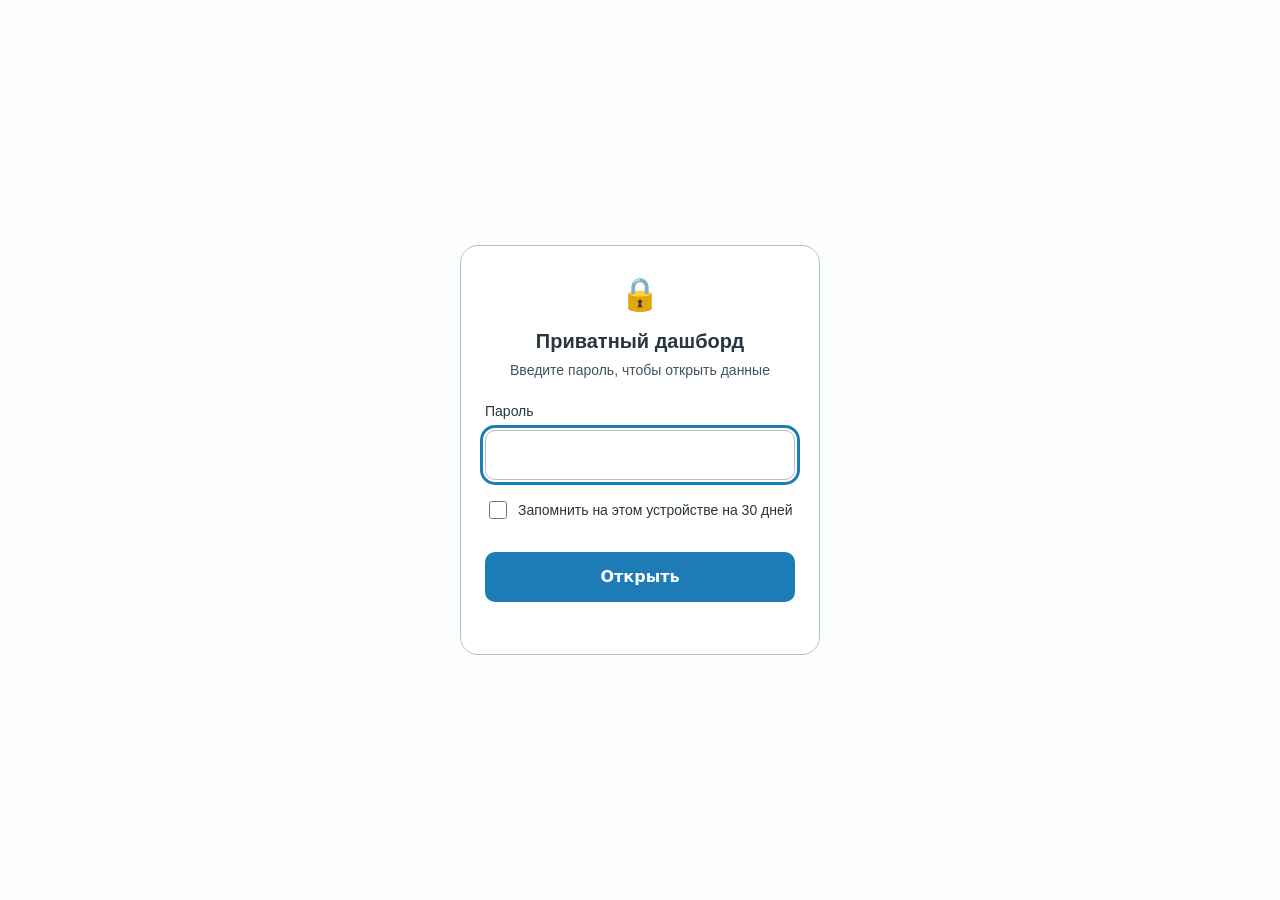
==== index.html @ facfa1bc "Update encrypted dashboard" ====
<!doctype html>
<html lang="ru"><head>
<meta charset="utf-8"><meta name="viewport" content="width=device-width, initial-scale=1">
<meta name="robots" content="noindex, nofollow">
<title>Дашборд · вход</title>
<script>
try {
  const savedTheme=localStorage.getItem("theme");
  const dark=savedTheme==="dark" || (savedTheme!=="light" && matchMedia("(prefers-color-scheme:dark)").matches);
  document.documentElement.dataset.theme=dark ? "dark" : "light";
} catch (_) {}
</script>
<style>
  :root{color-scheme:light;--bg:#fdfefe;--surface:#ffffff;--text:#26373f;--text-2:#40535e;
    --line:#afc1c9;--accent:#1d7cb6;--on-accent:#ffffff;--bad:#e6230e}
  :root[data-theme="dark"]{color-scheme:dark;--bg:#000000;--surface:#020203;--text:#eef3f5;
    --text-2:#d2dfe5;--line:#697f8b}
  html,body{margin:0;min-height:100%;background:var(--bg);color:var(--text);
    font:1rem/1.5 -apple-system,BlinkMacSystemFont,"Segoe UI",Roboto,sans-serif}
  #gate{box-sizing:border-box;display:grid;min-height:100vh;min-height:100dvh;place-items:center;padding:16px}
  .card{box-sizing:border-box;width:min(100%,360px);padding:24px;text-align:center;background:var(--surface);
    border:1px solid var(--line);border-radius:18px}
  .lock{font-size:2rem;margin-bottom:8px}
  h1{font-size:1.25rem;font-weight:650;margin:0 0 4px}
  p{color:var(--text-2);font-size:.875rem;margin:0 0 20px}
  #pw{width:100%;box-sizing:border-box;padding:12px 14px;border-radius:10px;
    border:1px solid var(--line);background:var(--surface);color:var(--text);font:inherit}
  label{display:block;text-align:left;font-size:.875rem;margin:8px 0}
  .remember{display:flex;align-items:center;gap:8px;min-height:44px;cursor:pointer}
  #remember{width:18px;height:18px;accent-color:var(--accent)}
  :focus-visible{outline:3px solid var(--accent);outline-offset:2px}
  button{width:100%;margin-top:12px;padding:13px;border:0;border-radius:10px;
    background:var(--accent);color:var(--on-accent);font:600 1rem/1.5 system-ui;cursor:pointer}
  button:active{transform:translateY(1px)}
  button:disabled{cursor:wait}
  .err{color:var(--text-2);font-size:.875rem;min-height:18px;margin-top:10px}
  .err[data-state="error"]{color:var(--text)}
</style></head>
<body>
<div id="gate"><div class="card">
  <div class="lock" aria-hidden="true">🔒</div>
  <h1>Приватный дашборд</h1>
  <p>Введите пароль, чтобы открыть данные</p>
  <form id="f" autocomplete="on">
    <label for="pw">Пароль</label>
    <input id="pw" type="password" inputmode="text" autocomplete="current-password"
           aria-describedby="err" required autofocus>
    <label class="remember"><input id="remember" type="checkbox"> Запомнить на этом устройстве на 30 дней</label>
    <button type="submit">Открыть</button>
    <div class="err" id="err" role="status" aria-atomic="true"></div>
  </form>
</div></div>
<script>
(() => {
const DATA = {"v": 1, "salt": "ZGFzaC1sb2NrL3YxL3N0YQ==", "iv": "hiasvYn1DvJA2u62", "iters": 250000, "blob": "sF/5T9/lwMqUL//iE3nChT2+cmJXPlbO2xumhJwTksbM/y9VY1wflEt1Jh5bcIEpnboGg9mx5K0kuq/86GS2tyklxbD/mzIyt5/PI1fiIWxGoZgEo7tcyLPeWHrlmq0x+Js1tmJmhlY9z9rZp5ho2knwfAbj4FcVuZTHKWPlY0FUtEnOQTM7s7SekPCDQmo/ULwUeDyKzZKX7TXwOS0BjSQXEkILp+QbnxAWli0S5yLNe3wvxyoByK+eY0poujndD7J70frllElnpPKqWciUJYyNP3eHZLahTPlqofx+CPkTZ6uWUZejRdPyd+FPtwCC1/icAn2IXZInlR3vDsp1CPRlffA3W0Nb1+hcXaEMCHv3s2Way3rm2Qmef6XvPCHz9rmnQENC/0gABxfBYryJrstHkKS5d88h6iFYv8VLv88wU3DQ/Ps2YlWXEX++myaNobIwlf0myWd9jWNgDPvzS/2sklDMwPttoFDNblwUUbmnaeVoP7k5zjqaEVE/IBjdPJvq+gA9f1Ix5HvUndAaNJgrt71fnsVE3Sr4IfMrbUG9LN2DA6jbJAO4wVmDOx9NRa8FVZcCxJUuUUiZRiCgUHFq8ep0RWzljE+cgW+67SehQZ0IVVFf7sNwguQ/Vhe5NCEEgWFv6P6RB+cq4JqBTj+rFFr4dhsATjNUkEGKAho9tvTMk4g1CHjMEziaH0jKYWuA6K2cpR4BZv5sApZHu4LtctvUXfhm0S3vuV8vozqmrwa5EH7cb3zCTUAPKAAUDGEPHNFv1THHbnh+XoTZkzXQSxT3gjDbRPoWt9qBLMA/BcYa1BvLmj5JE9j0NwH4HJHoLAUkN3M/DOg9WxwBos6CsYg59iWnBoujVGdWmMWQoXe1LgHa8Ab8UiJbaoEKIwgb/LQVqgJHfL3n0BUJMv4lp6yqpAhxEdpWIcxSw5WhIpHRTGV8Gxgd2LMCmtrCQa/aJtQ1jbpjkK6KsslbMy4u9+4bBzjbX41IXCeYw31JboZt3qFYRs97Z1E8YMPOe7fIHphqc2DVsIIWzA5yTBD/oBdV9jifQPgnnqzeJu0bjZyfRckeHl/htKO6i7rEeIM25tSJ8tAOjZHgqJy5J5/znWVlTRsVrGYl9Yf6cHSEn1yaOT6GZLSpl54q0/eb+8hU1NFSlGVq1hg5KSH+Sl8uTroBniOLVydFlhj+0Jje3gFSn58TsYJbT65EfX0D9g4eXMpWSfzQy6u2Zc9MdqaE9eYvd80PeKX9v8NEqldrNaIr/aY92jKySExYeSvgAYuL7A3Nfpa5LuRjG8kZMtedcmPAKXxu6jl3wNYsAL4C12A1aZLBgi3t1Zeo13Ca0Wk20vQJ/8m8p0GGAqMbHYbnnIrN7jKDFfw9jra0jeQE3qiMhvUyB3mzihBuNacc+3d9nGqthfUNUy7NQuKrwlPKnYP6DcsZN9XAjNTLWl2+IorZsGID8/xquIS1huT8vkUTtBh7u0/rckDAp72085qMo0JsxldtFQ8u+okeIV3h3/eDF2OwBmbUBR4RVv1q9XWN5Wz7V3Zyqd/eeXWu0KfD9jZ01qRaSBpjnS68CWV3sH9JvKsfS8tis9Pr1t2ES47FUwaSYXAN9bTd+THN/ZNldW+tUV+KgzjAM6JAgiSehWk0+4+w+X+xI2k8bhjc8WBz5miWbT9r3N85JdGvKCizGLYADSzG7XP9wsX8Q9wPmIq67qiDfQaFnT0Zg/sBtLHOLRSsEsMUzj9gaZOhDgIYD2B7gB0WjQf+y8lwNfDEeRAhRoD2zG5bSxncmfmZrZ0Lego28p9wcUZe9te6aYY3vpIUVL0ULXHzGY/xHxLLqlte0OW4mDbXsWiCAqRUe/2VLzl2DGLF9t+f8M7BosrLtYTsLE9VBBLx6Cuy+SLZUvjHHzyqh9dQ86ZfXad6vHAkLa4xOh7ES1srlKGE6ObkgohJ6fm8sE9m1XzcXg/IZ/z7Yr5F1Ysn72Ulc7ajq2zC8esSZj7PZWE56BLp8bCjEyy5hGjUoa2PKKOy49tuf/xtWQtJ0Vz/ZyEACSdKSD7IAQXwqge0xQAvukp6x/LwO/g965j0y1EPxfNam0t/ttoAYctkJPqDGFdOqZD7jeXQNLKijVzIqhNcvp9gLjHZ4GcTYx/xBmJy/ISuYachi5Uc+2QLwaagOdvBdcr9X1ASlcktVcGQKAUeU8SNM8Jd02lHwXJW80UWObNuNSbQpyzeNKVh+DGuToZBZZaKEXpIYdCOvSnPCakpXuPPjbbUQIJvJk7XkQ1kKTeiGHqwTyciFHdCO22ChrDB23YRVTW/RPEuIv4yYDY6Bjgg7FR2LZ8IO3TbgKMtBQkNr+8Yw8gkKVcb1GnCQnPR9aUOMG547CbSML1EHInT7QYfjQnhLtwswZeyN0SZMtwd78vJBjDYo5Ne/OSdiQaM5sWFNR36EhdeZHu7//wWBy6YEUjSN2KVbaVMG8chVNWfjNZHP+Blj/5/Onh8VFJriZKdMdhOZa4v9wGqVz43C/8QqrJCzBY/kpgblmGU9Z9iOXgKmXC7+/xCknrAlkx17QUxNvWbR5Jlp7Y0Wp6awh0UfQq1/ahfhU0bDAWepOh/n+uRcpVkODIsvMPcQBDcEIZnJBB4dY5lxeffx7Zzi/kUh60x9eF6UquxazeGxnZQpTqQqafdtU0R719rFsXaz7hs34g8pV7LrEUc3KpCcry+pTayVWiCSdvDVURjqta6sL2oqCq7l1GcMn/9UH8ccj/vczj4R0RdfYlYwbOcllqHFllCadmrf8TLy7QO/WhBfGnW1gjC+oG+OkGxSwY2ppSnOufyYtpQ5LG4tWpY7GNrf9QQp3J/H8g1UtLiCnOqyujknnyJs1HofFIQ3EvSdFvF+e1JZE3F1/[base64]/49XR7Wb6Zpl583UoZmG1aiBBufUu3ptR15b1Iz7KiZjYUPNgcKA4zUoYBTj41PVv+XdxssRi6o08OjwEa2UDofRiCkeZkMeedyNMLGc+xxpOsFwQZij4sfaO6KPgMNj+ty+NyI3HvrXP2GjO1RWvcEANplPD4+ne+OgGaLyO22MoYXg16M0HRV/CWbRXhSKlUV0jSnul2aL5yD6I+A+JYipWLPYNCC9HZVA8PrvNYi3CKWSGxubvZzGeDD3kXLTWU1sKKft+Ix0+CPTodrjk01D92fvUrSuxem+rdf4AYSETUnICFozU4zp5RgNiVA+s9/wWHhQ4M8oTZEIdDncfIod9yB18hbkvpXuXdvNq4kPaUJ3ffPL6JlbR2MFXLeci1Md1rxxp2ylRpEfYLGfAwqrTxgjU0TzcQOCVTKboLVQjQjTWMANGYlkd47eUtC4m9VgeZg+GXTw9x4HwazuJhdMfULSFGNugtGnHNMgR0XVfqJI4gPNiFYeA6QeidEba8yLmDs/QML4q2pMYOeyYQOP5p1uGWEJa93MC660lta2SNFW7pJVqbNysCnTev9Z37Jcr0UtpemOPx8N7lQSZi8wqMbxhcNJoYUiddWUkBhn/bgB9EeeAbcQDUz+W/ltdBZq04Cw7l4+r6TEPSyNC5fcf8acK/pc2SB5aovGEZ5VCZ72KYPvEwCeyY88XbZ4UaQ/YLIy3MKg3AVOWXdkktc0Gt/Y/iIJtgWFZBekRt3ncvtk7eQckrHxJ/ltb8+Iz0fUos5rAO6s/k/gfsixbwPihvesUIkRN4dNo2mh4PJnCoqSiUC9FeTMrZfiy+RYYBT11pJ5RmOscw0p1nPMf9NBwwWJJXaq0hpxmFVrGyvNmWJqynDRKTI6cDJzKY/8bFxmgWhu85/MC8Wb9iRcpMZK3O1yF+iWmzJx9TKBT1KPe+Wjkii8BsxVetM7QPkev45FWWDw0IqwOI7PQFXIMOIbRKrc9TW07vHmqhhN7zxyqz95x4dIi3IrXK+D99vGFkEuvYxubVvLlCdn5Y1lv4uBzXX4LOVTFcSd7AY/zJgMVYf1qERijFZwJJRA7uE0jYcELcs6aBtArIJJfQlrzPVbZPfiTRd463NBBkwy1h2pfIL8knLxTcoe0ICLFESPkw3pBeBGNHMFzfvy1H8ULyspM/nUVtOsNwWxe3YzD3N4uyCtl5CvbkA00WeNL9fWVH7ObBYt2ZaF0dcjobNxRRf+ZZ6TNmaaFjodKIVeonGPiDqNZSIh9DrrMdATG5g+Xmhy+woZgxHSxSgKPH5Rlre32DeXlJv/h2gNuWyFxO9BLQIaxdECZyKgQ6GF/sF3PucqHaDPiqD92ZFNLmBakLbcBmzDsfsfGRAZ/PrDllp2YXGwhzb1wdKfmgNIqvwYTqFZRvbOoAKjQKnwawh3FmZxK9Fh0enjFKE0SEkbEMTDYz11aSj8ttfB8CT9LhJs2KuMLMIPEQTcaNtOOeRlB8lpSOXIpUgA5tm4nR3QfTDCZrAmI+PJZjLBh3nbCXgUGmrzeKrfjqZ7qRlc3NoZfYzQzU4GpicmG/NisSoV+MM9ob6tgQVyYHD69vfj3RD8TDNRCks2a3Qso2z0xkOCIz9x9WUzmZhBtVCWwyOsgcjhSwlmupJoM1q4DZNDWiKddOJ//PHi5CUZCqG4sjN9HOTyiy3e1aMB/YidTmDeLBTR8NGLIrgPNTf6D/KuGirsK14IFjEogtvbdRf7VhrnaBvLPJ4mEMivlZAlf3r6KM0OcCfqo1akz2Tg1Lkx+ibXUO5qkUSNMlGv0xgdi+EQTGmOS6MVaJ45kNxh5RZfYC5JaOphp1Z9itcV7h5s/n1o6h8cGKsK+48x1Ghy9SDhIGeCWbjLO73bRWCmAmSV5JwfWmrTCg2q9rj1TFnRrMeL7Chzd87AcWN0qTvkF2rzXpkZHSGlDwAU7hh5GB5ZcJ1wAQTsjwcUxteWteIFadWUi+/eQ9/ZUFG9sbH/dvE3B0e8sUlFHTNIeSuHs7n10qdywVR80MVKvhbuwrqQlEGZjxBTF23SCKYEwlcfq7WJFU68GXQqHaIJe97/mjs3Q1ewrHyjTZJcubOpTSTl2ra9xXSuD3IvTkoYf7f7R6fGVoNnId4cft18yGTfKY+Dz1sOoWJRJic3DC7IGbLxaRgeAic8sqoB/1bubCEQzrKMUO4xOmht3HoCcHsTy4Hgl4sQDglDVPlx9z5vm20BR5Q/3ccfiIS5T/NzNBqs1pERgXpBE89G3gfHhyT9eBo23DgurudNys0vBRT1h8I2oc4hGO6224DN4b33Vr7gKt04XFXqSOmX+W7A5Xaob6dcYEpsKJ1oxI7Fc3zRNcpDWE+0uZR8A4n7Dsfspxf+cHW1J5X+4m69EY05U6Cxl/U/KHFMDxLvQnPa6bt3WXR02Xrb9OiCoYjvDWM+JUmmy+Zstx5MnDIoJywaMh3xqkKNjZyZO6ESXimCEq6d8gmAX7ey+bjExtyfk2RkocM+tuhKTEv/bS+dirNzX30wb7oVn3lBjdMKND2tMvuhxGTZG7jBv+nXkkh4moJq1Bcz1JSs739SJtPlRJz2r+0mtw/ZJMaNJzEd5lgAqjubF0VmCRfcdEAKb6r6TpLIOyy5s3epIZIrk4s5ZfdF5O6C9pNgzAZeaLx20gbXX7KlFLX88lFjuQTYOkFhEsQF77XZr83jnb2+ZqrZ04W3gk4uppATreXGaYQAAIh3+EdSIgaujQuwZBt3FGjSj/2f+zI6PFDSRBWUwM49AYwei7fH40TI4PfLSwYlnRQIjmgiXPHGUXpUn1LiCwlKjWD50wu1S87X66zWzCgALKADxUs9pejE/TgHoUrOuxGcYp/24GONbWmu4wcqEp/OwAgvWPbbgjRNWZap15N6oSeQI0J+NmbAfKMRHI9Z17qdDHuGnAMFtknEao8mEjh063dhpbKbgkBWauhl6mxWktSch9u3qiBni/Z0Cee/7pYRzGaPOONiDvDczadd4UK7FU8yXa3mhMKfRBr50UJvLKn+uQTXrS81RqItJCWSe+Lg39+JA8lkGCpCsZntKccPA0WBkUg4ovUU/vUkpILJ48XObP9PNzE8EPO+Xw2z/G4YpvMJHt6J8SnfNBhxGV7PnXW4sZUOpdJ72TTnUxoYRLx4fIFpzJkYLYIZS7to3ZY2PQHiECK/S22qTh4yPuNupeEArqJqOcfT0yjA9UegliZjEi9FNv63tZ9fq1nNKrMo2pJrA5M6x/5E5sTrNIAS+BCTeL15tlrN48QGeYR2cXDwWf9jg71F3SC+gAXZUXJhXXz5xnG/0d+TOBDz9hZ13TKygy5rjqyT9GFbyprtTNhVffSOyL6ypHlbNjHRZny1RzOy80fozwhPstNl+u/YyU5Cei8w6aR6z6Y+fEHl8LHYLej/cChUOXQZKumfG0bNyAksSvJFZD9m09aq8GWz0JSCcU8wtKpYMJVfkGGrtxyt+z43pMNsImOF21XyONVP7yaS3NGbyB0VYykB/3PM2zPdIXnhxYG+1f8oP3XHCmzwE0G8PzLlVbMJhKuXj+s9rfEjjhGDsac0Csc5cZQNeSviDydcYUwSmv1snStQgHvFKUPbXWJQfR5DFHzoGG5kCSgq/9l51WZ/U9Cd6M1srR1vJY38zshUlTrTU8nkuC8pdlnkcEnDpIbY7aiEIg+Joa09W18361AWIFlwYSchhdP23vNdnMd1t7Lr9BUKmzbbuWgmhjQrFb5nmsdaEfNvsR+Tp8ZcIAFn6yk3K4+MTxPMgoPxMEUbU1gBGolZ2o+++3/hvBgPKsW9C/bh056QWK0K3ABK9IKBydo2Er59n1CS4Kakj9yL3MHi842TAfoRExdKFJROTH7t+LqIr6R4iOWu7oOTxwAq5UZllwLrj2yp6RpZe54ghUQOOHT5n4/9DmNM84B8IrT3FgoBvUNmQ/yYrbZSvajyEtzf27+I3ZDj8lqLXOn8xHNAMKpocDUdaGR8SJAkkd0fplFEBAQNPGuibt27Aps44aVLzNiuNHXwivT+YYD/MEWT/MYFG2mxRyGf/AwKVIAu1kza2o7CPyK6O8B4jl47mrIu3D6csHciEV4KkiU/crc7I70UprzpRmkS50/[base64]/z1vuTPVwGnLcXOa0b0B8tUjlUDbhXYBXLkgyECH+nOuT+I/h12DKDZcnu6B6IcKaQE7qAcBIJL2khF1CnQLi1WpZY16+xR5FFS2AHhiQ2hgF13FjI3fF1DI4QEuszZJjQ9emZR/sC2TRWdcZfqogUFXbJKH7bGQqPFnguc7B3bsDbKCIVOJqPWIViIwQMcfpZpest1LdM32/gD9ePzwxMkd6BAeT3hOgDoG3jUrYeiR9yPYVc7/WWu1jxTZs71wP4OirEXiXuXLImzKwlLagIu2nmuUahKEE779ew9e7CxyYxCIXufZOZxFiZWWmSYrqR/OxDdq4iv0oGCqX9znmxx9F1nNGt5YZ3u3f0c7qNDhMWXcDKZ9QOdI5Rvl4cdGVU9HH/bL29cJQXtjMRYMacnbakHzgigKJ6tna7onWirrfpSCDkd7lqqAKvpJxiuxMsiwvf4xIZPRlj1+XTeBT6y5g4CnlkhW5pJOpdL8l6g+lhK/GssnUBHPUvNiZuE6Rm+cnA9q/KWvNxnDzQ6JYIgMEf4VD0ilI2hAt7IKxowSs3QnFv3CBljVH2+qwUQIh+ft3CUzxfqow/0SWiXKJSs3gtDQslYpTnjQ+sO9uTFvhDVxXkMz7/C+s2v4emIxZZOBZYy2vKBr00wByLfXSPscGS4c7rX9l1/Kkzdl1ht4GkxITW2ePLGwrShkK9T4WFdfHwjH1Pn3PK7mnLPcgR+iXef0qo4cBOPmvfrJdAkYF66BctZTLIWgSsh2TBc4Nvy/QOBEGC+1dZ5kS8Ni9xtxKq2sTmVL+i+wDRDjHLLKWSZM2vg2vZ8VSH1cR/n/s3wZkzc8D0bED7U6k802706mG9UHFJeODv9D1IeKoEE+jT//tTEv88/yiiq4tJkzwgWuXQD2SjlYUzMA/[base64]/CM9daMAMLcexLi209/21nCcQ/uWatofifkx6nI3SAzT16owZ2HhI2pcs6VeQt+FAFzDfCw27yRA0Nb1S4wN9FRy7UeRjcyf5lHWnTTZcTRQLwmXAqXxFoc9IrrQtTymlDbHV6W2W+iDyDOn7FPWvL0oZJP8sfk0gVx9YUkEYbO/whIFI709MAw0OVzbvWff8nAE4NamJhIPEiMYhDyxW7taVpOttpX5O/nis5sFg5djTKR4KbRX5cF2su1d0cWCnbanCOtmG3gOkD8uzYUGPutm3owXSHMe9zYC8kh0tnw7AUORTaWXL1L/[base64]/fpBo6FTnEPguOsanCCvLO1v9R9Vp6OXBwDavhcz5WeY4WndjEAwRNnOO4rEEf3jfnswsnZhmmRS143khmPKdCOagw/5sOkL49iyk01RrJm05+zKTqfNnzlvocbTo5CsRDV4Y2N/u3RaGsgArVdZogFJy5VH620GzI3BvRMI+r4TDm07lmjXAG7L+5YgJTdVGsbZMMD3FMuEhznEgXvuM+UX12mC3+qLhq7ibummdeBuD62ilcVSQDBVDzFQQNB6L47/fPxpxAKWmhmEqmq0Cyp6sZmxuvBbbyBlyG1c3LQgN2zIIQSszxKl2E/es1i8LJTANDhhDcxh65+GMOS8n/cIqf4HYX8vpBsKfrAIbOhmpJplSBaQzRG16OoXmQgU7zh7pGNMsZr1HZebOPmvLpkruLF1t6FyTTs+yQ8nk5OLUkPHSHCBwrPCg2pj5NKtrZFLCbGFT8VJyLS4IQiraJG6p8qPpnRVfuZbyMS6b8EPtALbzb4v0IktX9y58JFs/WaG9xrK4T4gc9eM7SXn9e9OhoG4RELZJv3aDqbS87fNm/XCQmu2EUt2HuEo51PpIZVdY+4BQ3gkXC7LDdpXUAyouctzW1dYRLytjZ7Kfj7czR1d7iskUF9RH1AQ5StzF0dDiFGEwLI2U8F3PLrcPudr5w7pKefWfbGPGnyY0/rgfkqcMxHe3FV8bF2McrmNDl9v8mqKXis6xSnIBXL4GXiqB57Q/RDTmyyvzTgzZjzh9h67Edtgbft87Ngs38dGevMJPZJe0w9AAk7lFsF/JpCw7GU/WVl0uW+lR7mDeA88FWcKk5N7iioFE6XpcwYnQp7HZSDbuX0/Wef31cbxCYymp3EbHAIrcYB91m2P4dp4AdNAhXDMf9Ov9B68paQzahx6HzvqApHVtNjfMTG/B5eysLFsBCSnsnIpN4ihNm0ecDr3T/A7vv+s/yNukT0DKWpJFfV8JsH0Te2Nt+EKIn1UZETPuKVVjgVTLqtRmuzfBOhxfhTPu0lUhugvENvXOOi2+tQLMrowjoEjaMMbRtdlpdsIrIiFM9UNKx5LJ3zUgLfXHUilHprs6uB0VjkKhd2doMNBp0N97RRGx3RauEnum5+XRPWrJbw8n9Mx5IrF8YSeD6ZKRrjRu/tvVoZlDFwc4utZrJCbgmU1HRs0NPJj4I/Oi0KCyB1jV0IY9gCzPkegKQtCaJAGRi06JyhL/VgtOXF0Q3t05+rTg6voD4W0a1LZb3Y3V0VwzB4gbglNMy8kyaPiIpGVwQ6j1WG+r+QhSH673YC3G1jYO9GrfRQuc+TuzaEah/3cCgmTCZ+BBCLR6LswSLWvyrODKTpxhHuQHwwKAcgsUTHA+NwYFmTVEG9/XOI86RqDKvi6Szhxk/syBHjxfjBXOFSH8Y62c7GZ493FzyP9HttrOpGDeeopA8RX89P1j38TKEGbbpU098wT1X6hT5PvmxVSao2WxUDAoEyGR5hMDpKjW+6+RzzAcr1wy29uRgeaKH95nss/qmczimYVjx8TMFYc9zDmDAxYWHGcz+vIm52nyVdVPOf/J54RXM956V0JpQptG7evrAH24y8ihpq9v9ijUMEWXr7glCMIkxj6u/Rw86ORmVKvGCzKz2ZLeyR8kaJgs+IHw5jT+0NAXHl+656Jhy+wl9F28TOBDmyHOy8m7wuNi1bfXn8ZYxtBqsscFSs1BW9L9gjl06ZkTu/3OmJxXqHGwcmiZ4D4fYiy1I9aO0i/Lc3HXqYSMQnCfRvmiNGniCQ7VJgyTLa6C7/wOa+Td3iACHQaquEPX0dJIV1HX0x7e3hqP1WmGkJz/EHHPRZj3D8OgCvpqNl4rQszVzuKLIVIvCfCVk1x6tPjIO/dr+pZkotP8G6ydZHZSpUs0xxdGRqzuJ688MNvnjzyD2HSsSmcGt+4Sfgb37SS4VLF5nyfzyK03He1SWyeb2icxQWiAPKG6E9AeOYV9F2rLJdTjPQ4l0LRaDx/FOD1Z+WPa451dakjJPx/XkPWSiXdu+Fxhp9t5a28OoOpfM8RSUCYkVvHtyq+/WIzbto84aXxhUXavIzqMTdmJBEwJ1DN3VqAWPbI7Z07NH8vLqjyVsEXXt5RQwkxY5dF0ZmLFMsD0iaDR5czHFHZbc+hXRg3eIXevIjDxwpgiQgmQ52CVAedgy4Ywm5OnyvS9csgDpj3wk3zsVqQxpxp2SvSeaLdcdgrD0oJCVCTHyikyRZbn8es+kZkXC3LD4uLz7V+/SjDbLpTt4y7zbwuoTOfIar9ifUKsNT0bvcOevwRnOd19B7Tu5t3gqtteKfTqvP/C10rhYJFjZWxCWMZQiuxZMfWOjsmSaqKt0JsQRZqKRUoFgI28CLgOvhGlm7kOwv4msKhu/VR/P9kHMhTAkp8SwlnwFtlymfpA9MEIL01SWi7tI0mELVsN1/LtsVmwsV9H0GD4p36WicUMwJrlTP7W1MeFrtLCVoKwfvTeHYNH/hMZelg7MPQUqmZZ3EXBrJWgT+YCpaPu4qeob5WrKg0by9H+EJae1FPqBHXBV0oQBDaitwMhnlgdMks/hJWBQGrgHKkLbbyMsVdP4/47K8gcJbwE2P501EH22VG+oRubdR6ZztA+C9gBKYHNwejvqGI7bU+gL/wUBDQ02EYRrUpMVFFdaxzUVUhDJio3FGVx0kHJNyy/0r3Fw9O78drJj3S8R/jjmz8tlxezhLLXTNWAh/1YunDDtVpqMfsrK1rMKCR2Ybg8z1/xgYSfje8HAb6m9Owh1BPgpe+OpS5l0fwOBa2FkMPsC6kjerObqBZVhbnzkmQ/IKnmcAaNK/LVWsKbcyD0KuR8rcOOr6wR9+vNgMF7iUlXdULStOE4qtTN14eNyHqTQ/8RfT1Q19iFy0iCpW5e8vsaEidrxowb4mu4J3yDSKD+kcHf4CgsE1CJjeQLsdbITS+B47mPLjZyYyL5edyqz899d69qeAMo/5GcrKMhPqTKWJBs946rIvhn9fsiLfu/ICtd7BxmFF0frzdH54bH5sqp4rY3B2LJ0glc8MHa767c0E9ATMDgb/Yur4wzt7qxjSTtVZS7gnLhlcI8ddGzzC0kcpOzwskpk/XtXjPXcrVF00fGlR4e4R0tyTwaKT8VAUDnTgsee2RZLMn6IJ2PT8QoXBN9cBxARio352luh74VWKxDBryGzMSbgLOhGand5WvbjwtSAXXtt2yWM17BUh27VpreoxoW+MGCgHNahvO1UN98KB8Fi6LS4D8PPCnYTUkZWzf8szMMUUoUEwpDo9cf1/6L4g4tHvX95cv9E3wa9PkdufzlSRMYLS7VNbih8p7uJf5Cisys9IKdML3s7IYUnhpYJ7KNGYIx/PeFPeDA1hj89kWKl9nw4UJDncJWDhq3NJ+KfbpzXXKHNZePTNN17n1Ry7h08uEamRARP58q5JNCDzp1MA/zt/NKBFsooG9fi7xQdq8IhEkIZYioXLhH5b6mWSUJe9A2daPNzZyPmq8zzYYrgHjD6OWE/XdjKS1BhSH1jQUxtLoB/sZ+qJxdco0k6vkziUuMcwCrYkKdslT2i9vNWJy2G5mpH8nrWPvWmWR51oSbT6RWM82mtw7M5KffZ1ztWVKNPxB/EyQeFAG75SoFeVw7pvBDoXnYJfxBBOzjgOUeRlSt8Gk9IuYUoiB67uo6WaWwK+LUVgClFs6DO1AFEbUlJaLeXSltL0xU3yv91Fy3HYcr9IaJlwHFe8/sqCK6kXJcgfctzzOVSf7CKFl0JHK9++I1ydtAkC0IxBVwxumQ2klttHkpOnwq30Kh1Q94kbit1jIAnQzv4S3b/yoWpesZ6J5mK+J1TuWC4R4wXYPk4xeNqFUMOQ/[base64]/xZZl7QhA5Jp+u3eqMqD5uhiiA1kZDAqK/[base64]/ANPl6+NgnVWJ1gDcVZlJhRAx9ozebe8SjBdhM21gdSAAKoaAHzMy8IH+/AZEiT0rQfIZwC6qOzebO/wmtlrOLHOfdS/VNEJWvTy1AwHXKBybGEAK1DUwGoo/[base64]/SBwZ1nrB3G3d1lWC/MWYkDb6aI0mVaaGypKdny5pEwomU5rEu+HbUZGDjbbOtb6wNHnVJ9/U86G9fqBJYxOI4lGjPZw9rfInMhEMRTRVsPSgboOnF37dqA9I9x9q/PoQfZNsMkRGrBfKDCBLJCZ2mAE9D2/u5y9pO1jcjNTbUGtLnxo+mtuMnz9CngSAuiYZdZWRrE7a+MzUsGDreT6aNhos5ohy5o7C3ttxewIvCNO41f+quGvkvpXcAYKH36TQBVR2V/5TQTciF2tpGfYiu9Q1tUQP5NNT8D+qKXtmXFMuhEZi++xHAsVAWWOvYU7m1Mn3XY/n2Mi8M2YouHALORmBE4zhjTEpx9CAXJBW/oPwDI7OcHBT+yNEnq9hr6lHQLDcCrjess6nxlqR0wDAmczeLBtlFUAzf8W36z2Xi9lw2SKp89xQMyi88lKjQWQ5UZzAZo5qA5dj9r+FCCdhiivGqGs6k/Q46xGHAhqtUEcfozajrehSM+k7imA9kbmSkXcmejLU7yUWXTF2iMvCCkt6Zs/MfAvTyfm75BiHa4HUmQr7k2EXSRMjlJrezNeKhzFRwuU1aX79cZso9QLxXGpVslNKetjd/[base64]/3tjuRU+nlWsQUVwDe7ZPSevzeYbK6jGR31UGatzEg5p2btz3F/h88X8RoZ0VtwHvhuHAaGBVioEdFgo0LbQ0q6nBI5VYd6EHTg1tBurhxtoUtDowbwS6JG9nfiHYJKQSirfkUw4rZP1HQ9EyzfQPdKvF2demkDHO77QG9SO3hnGEReRiJ+8MG9+3FOPt8JIr6BfTlYRDqVdsFIKa6/3aaV6gFnSktplbqoQMgY+y1By7YfSL7V54qvpzNWqau0ZqXCEHUy09vQKxCFeo5FH72d88lMSZlIIzdTbfI0fQaTtneDqEJo3t4CaOte6jV9IuVBQfSoDMGe1I81rg6ZrnzplTjEeKjOXsa5rmXdPfqfNARseyUiUHBkx6FvRH9O4skqjDmUhiufBAnePhSVU/[base64]/[base64]/WiWVy2Y573zBs2LV5M8MeahX4xjXfQ9JmPy2XhfZ2YstiGS+/6GYUgH0ul4YATl0NmuioMbtviuODAKJydhs6ROQb0mJf9jOK+hpUjLY0z9NZAURKAaRW8aIupgeNVIzLorGIl3+mNDqdEXv/S/cUk8d5qdvu6Jqn7zYdI3TfA8yBXHZm1WDF9/RwOWRgOnEwK9p8SKe35cQVPl0gpYnB9m7kLNd4McDQZUxwY8k4jqbkhPWQUXou+eFV98jxGKTMtLRhwVstfDe3gai3dt+zT3zZnqhVDZGKlxjwtDbR8fMD4iiB0w8lXBvlZG4e1jYjZJ91SY2i7O8zWbubLuFTOScHLIe/hyacd+B2mSyRJTXAr0GYXS8uT/SaDnD2XTp58zQ/byInlzrStydS0aF0bPTrlURz2qgAU+Zhq0m6jfzecAge8g79W9kavjrFYS6NQR0uiIUuxhMyxoR8IuEeD1MJ8QR+GJ0qXO/m27IQt/rFF1COVRxW8s/sHXY7Cc+SDMipDM2SIumLrwshgfAxyk2GZnhAJhr19TtxOHw04d1SRTZUZge36rhzYOTshJFLfDLTc8+PKul/vDY3xRenbrT9PPx0e2BHkf0FsGTLnQ6hoWNp3V03AKg9eQu9BPdym5JjMArfkA7W4E/in8HiSUv9FSK2UVIqkeBSwHBrju1h79gN0y3LKM9dRi879yf6NfU1LtJqs5VFnYlCr7eVzKUbU3k054Pg6Rq/pLFtcBFUBhbHbAHH+0gH7Oh/kGyBXkGmYtl84nSHThIY5yCJQCBvbm0Qm77/uraqzqqT9w6GVN8oYGMeBCdAgfXvLnjXvGfRhrNG6gWb91i78nZ5PX/WXqgRcokSkCF8483+15wI+pdZ1kdBK3pIjrwkc4iCUDSz7MgQ13NsTu7XuNVFNeey334mRG0XNvzeVEYUwdR0AvoadYeHIx1gsnvEPfvx8gCccnV7QstKz7PscP3i8iXWjOpRB6wl6e0xWRIjiPkl34e4RTO1Q1NJd/JdMKMCAk0bWvLCvQpr0c7uOp+BtrsziKqLUoVw/p3cT+o5BgZuA07As/9cqpSniKpyhIYIe7vQHmvkKuPu7LJYY39wfL2gwCFMqqKrvrc8X04WydpijtpPVrRhS3nUt/[base64]/IofoEAZ9T+96fYK0m+5boKUXBoKRzThH2xMJwHkhbJ/bIwSroltx970JUOGHfzMo7oixsjLrymc3Wmnz2TrwBHgwZ5o9fEUVwCGVv06ny3Ri8nwJWte1HVrW2upCciqYvg5Rt9bKT56MjKo1cXBKnVQgsxcdYZHOO1ThdENYJdS9lyEPuNR8ewpB3PVM7lOYIGhKIFcu8Cx0bPUgGwdVpUM8fK9SFG/2i/JyPD/5m6hGIA9YjgR8bMDMKD6xq5rzXhfDhNw6Fz4VKOaiTaxtDc+O97mF2DtTmlaSVxGdv3DRiIWLIpH48jGrlPV6RkBnIY/wBzkdDQVtqN72jVmZ3ysywp0h2nf6QwAP+3IxxqKZobsJAzeE9tX2t9VJW3Mx2b6xQ2fP6PzlyrkWshDBr7RAyLvfcauzhWVMF7iQcIoBP8HRQhPj0PWJW5SW6cH/d/QfRZ51IMAw4dtsKWyXdDFxf8T/tVxQYaspBJ0wUwSmxcvctzLOlyQqmIjsmpHHqjD21+3q2exbMf8wLqDzJ1RMsvt45jUjNcAg5lyJxQ1g0ZLmAgI6tpVYtT4woyGBQ7lmVR4jxo/yiUpIaOW0nz9fOD4Uhnexe8viFpyqQ/[base64]/NKndvfC+F/S68N8k+9DpWJbInGKbNjsmkdqbif1MSbNKJD40vz10vVurmtpekx2lkYzYVks5bQNIP1S3pnz9kvaq2lGiTTC0lClWjUTVx8Wl4PvdE4Xc/1NOjUrWnaRynppjVKKBWpWfzRoJ0v+XZldReWp8XMxkO1Y/wZFwXgq5b4RRpmY5sBIAAPeDGABVM/zVDWxOCfOaA/qxhQPiX0wQ96fwDyk4zp3JYa/LUCuLMd/09Sar0MFHwBEEtioTp8bpZLKzlzXBgrByORcWqQOPr0/EQqA56IWWm5Iq0bUJCRsVqW0HE6p2ZHEzG9u1rz9OsMRpkfChF7XB1rGCm2MQaZYk8gRvh4hWyExg/ekGDIIiRYtv7wFSGnQHclSrhfAnGmOOFyIL7XAIZSC5ds0tP/nGY7zlm9VdYPpnGT5vTPLheZ/b1Erydp8f0NmOLluG1weBY404fEVubMMW0BQzYUz4q9fbX4dcwUCWoWLs1g+wbAo8hoAOvLNKTdiemPBkWOQGTfQnlqwDNyLnxUWTCNLBoDX3GwuXfLSM0XIS1S72pP2N6m0+6x7vxN9mXuI6ztDKTcbsGI4/y7UTu5Hj4sYrQYXVnBFFSw5PoX7V8nmfECpjFJ9rB8uyySoM9AZ2GmLs6Q0Tean1UALadKY93IDnKGfRsnBu0zjvyWGTa0DvLTnEST5HBSB3w0ThbiLTSHps+KcchsD+fuEPNOb7u0QL9cXfuPNupncwLtiRZbLiYEAdpgykqy68oQr15ypVAwMnf/Km4C4AytK+3rYthDgLIe3l9SnrtsZ1L0R2AYla5hqHVaBG3XVZfxM7/AOu+HM/KR7Fjz3tEZIvNoZcHKePVWUqpH2oQjEHuvkkkPqaVfBG/tlSUhhgSrB7lQ4m7Ez0CU6bnPJIulMeXvnj/[base64]/OtItBcyh3iJwwADAMPqMVTlgHt9bP28bddKiDwO/2WWz78Oh1TPxYAXg0gyZcoObBS5iBKyZ5618el39DAMhTnAGA2G9reo1DHmnuldkppsTaAWVbxQGKNTbjR/wOdArn753QgUxdqqEFnAL/nlNUDf7DLMqLKoG3tEBVLBswRw7SC058EHCEIU4PqRQC2qHRQeFSXF5A87//Ih+aNxMBsRutbc4lSNcpoSVcDQ4aXb4dyAngv/jyOnUf0ac9jTH2oSNLKeSuP7qZsayNZs3wWUbF7Z1usPXnk8+WmtKTCdETOSb0gM5CkEnGHelvfIItgqyoCSZBe7ild7Av/hyx2Z7OxeksXW35X22O0W+BOCHq5YBS6W2FDoGYOIOhKoZEDegIXO3AQY2Q/AhcEk+qJBLP8OW6BFj94vbZhqWgPmpFt+WiNm7ERpDbaDkgZk5saRK0ANsRksGi3/slMYQ2qae1hYS+euG8MO7I/mhnRxjlPghez/gLvmjBVlZanL3ufDhcaMp4wBeTeTvZrecIb/CSTwvZ9nIzKL2fuBa4wDfjHYP/qEYZiB+oif2BGzWzMcZtrtdubJ798zS982yYco8oz9/C+uiAkvYkyPYy7F9nKjOPVd0sTGwNnzL4Iue1zEsQ8ta9DsM1MK2yCRmVl8ROiKuKmM/omX1Ul2EZeJ5kfitEx9QObIoX5+y/G4RmJgiZzw+ZL7x8wVH9FSW24VbMNkOHXb9aS4D9BdQTJzATva5NGKCimIuNygEDJjyXkQkNgzOk4Wz9eN0vUAdqxow+jgPUxNiRZ7dZcjrdE5TPL+HHkczewtkV7p6xZZL+3smOENLQ/N3/wIVxSo7KcdencjiHTxdqLbFXF9qVk0REoAFkh3Z8leoYElteSZbQZAndwPyDuZGwjGsue9gZEWE4alRfZyyMe3z5xGWrnhUT4zbqBJwa1K/AbTtUUqT9LKaJ3vKOfh4KAPy574bQ3cGR5LrGEHH+hAzQ0AliNLFVmlDZYUZGs3HAR/6VNAjSDfwTLSVI1AQ2/pCueZNVV7fDqAIKbLlovG+PqWg5LNZ4QIJm6Tk7AP/Gzecvj/21JHPDav+3TEf6IslBnZTE9SJ27NV5S21/3XuVi1WAl9C7w+9Frb+m7KML0t8Kc/0Tv5QQU8jvSCnQ5K2UsReLGg4lnzDuLnI0gxrVLSee4PE5kX31OpuqrjQ3IOXQgNN3bl63YZs8zc0N4j/uSGoDBkK6/fOnDbsSKXWEtFqoMaFANullOXTEeGNwAuGjXFX1WPkd7C1P0XKs/AJxowicNstYYo0Kwgty8lwCZWqqYoQwTN/lzHsSYaZgaPdQtyMBT3XQwxufXkLqkU5RVjmsx9cB1hRvJwB7cKl4UpX8MZa4mXJdHUHnDgXA/VdOE8JB2exFIP/+hWhfyOCXWxrtkopbKokS2v/pO9bi3wicFvvfSoA/8nwfORMTX6Cls5kb/oj4aHyb8Tn7l9nN7OP5UGn2WIXngobuVDXuhDnax48y4BVRH7pYY3NgN+RjQUKFPP5qyiTwR5itx2diGDpCy/KK6k5N0ThML7f+zAfh0XquRV8NDQQGqPFtriWviZflpiRSU8njAkoFGltzPeysF0UYTpfetwzpfQ/8xq8v0meX2CRcxgdoExJ4W+4u/l3m+m2gHqgYnoeCcV4iSRUsxoGSSkYro+fGSQzC3UA88cKWJ33LyZPVH9eyYEwtBsWpGrw17D0FUkLP9QiA+ASpQ5Jtf0HIY76AMzqx3bqPHC2GQRDaR7VUq6m1+lPpexFMHiPAi2O6LRzDao5Y1Tvyuuec4Sv/f/Vc/njzfoLzh2X28a+/2Xd48YCzKpmIHLkY22o+TY1U5GFm6DklS9E0+SrT4xRO8P3NbIBJyUimMxEUUfFiNCECEAGWbM9k6z1IWw6d2mT0imOnctTbK41qvLsMZh8clJtEr8PPlfCeKG7M8CWO3XccB5I81FpcC4uqpVIl2dUPxPyR3AwROyL5czUR9MbAF6qP52i5Rycojutg94yW/[base64]/uPKa6O3grUW2EO12D1cR3albhf3MLRdpd56RkutBJv6hxctRQl7f4jDCllsd68lNUNgsCgWC18OY8cH7PZK4jdPAXZ8asofZDmJPFz5mkLNZD/NtJez0L7r95JCo8T6FKGyCShAY0FBnjpPzHcgRFTvURHAhncV3ykiI7QihC14lIVpHrDKWy03kl2fRgdLGaGuCm+S4aStMyaLrd8D2GcIJ7LKmVIkWzP/5G/oS4j9CgKBx/iTq9re2xB//v95axPMON1DlbEGdZE955IJp0D9t/dprV3pfpBX51YzUGWN3rjZ+l/sOMvfPXiy+q7gASuJAZuA+4SX8JIndJilQwkvjjLSBpZZfoo77Ves097SmrukNIfSORWhArh8IwutE4RrACmTjdpKOeSyGZNvZkcH1yHGyoxxK+r+y94c+rWv9ElaBGHO5ueug/frdz99Eh1iZpYnIEcX0+KxNJv/L+7ZZicnJUgZIKf6byhfVrjBl72SWnbsDb8DKVzp9eQjMnw4JXne1oZhYpwucPUc0NZF+ToDERhgGDIx2eZJhA4oEI4sPg+W53HOnyf2/BFsyE0e4NY72kFa+gmb7dKrwyUmzf4iK75Ma2HABqKTqSlibi3m3NfTt4oOlsa20QdZ+E49+N6UYbUwzghcovhpHdbGVaiDr8ixbY4/66zmMJ+Ys+OrnhIW290gfhTtR8TNgsqei1J5zlKcEASVhhwHhC42uNpg4IqRLO/PdPLhjzUzl189R925V673/SF/7LDbSXuJff7lYj/RBuPAH95wOfgUo3fMS8uhil+Gt4Jd4gfmYLCIZVcj8xxoaHNx60KBDJ/atMtMR5rXPIt8EVeCzvATFT9IT3q7Fg70Y1O76ZCWy1BTqGRNHyoOSMC3D0fGu9Qvb7gKSgZi0WqIzDrJypmqer2viaAL153K3oUAj1iyr90Ub2eNbdAaWKqJlrRz/ueTBqKrORpm6HJan9QcmcmMb7XcyFtJel4KGee/i2J3sqUZCJBCJYggAVJWgU2mq8bcwXPmCUepUMIL9InXUM/nt7/MlZAeGR8tKSoOwnmF4QxD4LtwsuM61p4ESeArUHH8VuBKR7rOS/LsicUvzik3U9eSM21Yd43D04wB7pR+xbSDq5+AlrF3Mm03nkMIbqaUBUxlhcz9qHplxCkHdV3MtkOnMXGeoYctDlfeLfqPwpgn7m84Ueitxfl9+ch6fncrvP7gkuaBe7l0J+dNUiu3EupVw5dPPnfvFLdUdo+q+/c5Ftk5O+ahUTgJ3BXBITlg1+VqCEQUWKh+89q0bXGiAgkGs8DYgQGIMQE5AgTTzrG5Airt5z+o6++27io2cEQtwFqnfne4I/fuW8BSLjaPEsG4ajDpLpueDIJRGfu5Rli7aGolvYjGLWBA1LVyiM+63rMoGyUiDWPwlYVUTNPHSPU8PmrZtaPxMhb2HQwPFo7/yyRBmtp4rf0RMb3m08yroekHJ2/mzl+SPC+9aMVPEQcDuyg2v5/4aRy0aDEE12oZB1jSGD3F4D98Mp6TnUD3kiZDSKidh20pfisQPFxDbS1pEALamCh3V/jktMb8hPE8OvjZ/pUje9xWythFVlDpbm6yHXjI0tBMMX3wlqU1BKlG7qBEX50kfDoDjj83BgOAF3K0v3kDQ111DA6e4AlIq9sjFiI6ks+9Cu5yJOz3Cd6FIowtPQaPqHrnvSxF1fH2SE1sSk6geM2wjeSiRnsSVm3eqJztr/Rxe8SvMSIQgWJUUOruNDY0/GRT390ssI4HvU4C5eXCPw4R28QgZI5EtkLB3xZ4k5iCWTbY8n5lKD5x+mI0SmgTqm+ilo1bL+YcaUS+3uGoY/UexM0RcgxBVtuMsvYNnqd+qyxYcrXP3Mg6u4OuTekDlDG/sCseZ7VRAkaMHpO5iqPC+YKf0pirPQ7u8nulkXDdP56z45bt12RmqFwsSOujdTfaKx85qJTwn1Yvh6ZwBdjxv5QvsCGNmgp+pnU+Xb40EmNJkVp3U5G/oDcfumOSzjE1NaWIvNwBWS+ArlSHakYfy5pLN6Ddl4RtMLXPAw8pT6K1oAnStKpfMVJBwVDBd2aJC5FaYyNAG1ZPnlExteZ9t+djE9RnTUKT8QmczVCoGpxWkSxnC58+HAUK09P7IXC8uFlz0BXCZfshwP/M6EFCkIfY1oiXVzGs+Pprf/iIGfXfFJi/TdPwF+YtLWlMWe2e9p+TeZFP9ws+udtsrbMqqMRG2Mm/a7Xkmqk+1bz6e3xaqPJpG53jiHJttoKY1tZi4kw1G/AMMnil4dzMP+qefZLXGzFSKPl902ArQENkHHtI+ngO3QXZZ6KEYGTaLLKc6sct9RSFUPHDa/7Kg/ZlxFw3j93CVuXdWKn53Urh2kpdkHBqoFldvOHbp+y6sYBvhNvn+cgqRiIhygsirsSvs7mc3X4ggovb+o58RnqF1vryQYhTQ+xifT9k2NtjM96Ta9ni1yMb4IVE9Hi6egVIGGSNCkBNlteXMT86rWMWpzr9fjfvHOY+DPOvr6w6vqrYVSHYq1a9YX8LBqDakA/i+RZNgdqmlVApC+J86eUtpmxDvB4BhXMMN9+gO5Cr2Jip+xdZBgIAkRIBFj1bKAxNUUU4xSyrl5pA1usRRfe0Z36IjSl/hhLlYhqvkCDvn/pKzzdHxy/+gP+VmHoIctTAjg6ax1NUF/P/wYY3KXiPl+Ti5vAqYornFn+/QRDdFQJOFzxmhQOM1e8m705z2cT5qUzeX/qAZNPQ6vvNKyD9KWh/RgDDEuQU1vN/mHshmrncAPQGqU0QSuXxytQPgdG5uD37wBa+gM2RoNP/KoS6i7eEBQ/zn5lhZbsxCsPeNYmv13pQVeIe++SJZI57K4AGZfFTbuHLFh7NvgQ+z1+O+XEG7HH13qXBw7F7EsYrg6AgirByoIUS182Y8xzZpfZ4BxEdP0PH+sFBPW8MChT0s3wIsbtixrqa/oej14X4JowPEC9KoChFuTGEf1sMglPFkZiuSubE8/pMtzVJecCogCg/BChAOiNTVGbXqgxjOXASqe4pCeM+8ePn4cKYOfEODjES1yXVAQJtHKVWrUL2xpB3RkC1Yc3pCfHPnbR/JpUuLrpTUUk4GNBVpsRMuW/GIMd1GQJeR9kfbcSlhVxq7FHnPW77kLAGqecnJAkjYjwMBFua1MZxKGY/oh7OnoaR6dcOOGGmD+VDFfozArxHPsvGpZ92KOCmltU9Zd1P3+Fk+IoyqdCjAIPZcHc/4gG7jq8gJ7HcvkD11N4PKh6JCYEdNdnJNXvEOOpMwQDUgviYeiNbDrsxTgT2ZwBWQ+Y/HLzB0xjo7ygHj7LlHFe4EDth8g52ZBt5A7a5noz1o4U+BAleRrRb9s/JBS/XVPAmm0YZxcKL1lJ04QQVFkBdhM1AuQCO7544qS+SU+myy8ZLwYkeJmwaUfaFwjsOLvra+BwjuhlQ9Tjl30hpIOURdyrj2wnyKGecjmVS2gv4o/Sp8ie+j8hxy4NClcmyevSl7eXEAmKDTQhKF1tKs255IIJ46tW8x4+9lNaizbO169ZMv2ZUusj9nK50ST8IwNkk6xfDmSFfgEcrp0Qu0bWw20p9Jfn15R8rK2/7n304tyYStukVE39geuE9k1lXUjMjq0PbQ9bNWRx2ZGNNtl9S1xN5WukSLiCGJF85yJaK5FWQCSRIwjTxtt2fe98tTTyBXw1ua3CgLWBLHmQ9yj/8SXGXtJPqg6CK6mwxkZw3fqSnYSm/3z7Femsl0SV3CIoGbELSTVv7Z/crVQovoif59w7/USRfOTraIbRJ7vJPuqpwxagbEw9LAt5fNPACxKQXqYwxUuIGq1sfb8gw2cyk4gwIzKxKPIkbEuhq1Onqpivg9tpi03Z9wcwM3hszUbjRMoL/inFtxOo21mUBV9phTrJYH0HkXRP+72gvIb5vcKokVm60hdvBEMflaoGkfrEdhmNTxgoiO2QiTR9exvmiVC/[base64]/Wg/MNAcPmpjgJlEx1TiFse/3PAZA2E3y24DxhWRaDUWoW2EMAFjEaazfrW+o7CAULCY9vcD3lIiyIgvvnnNBFJk/90ALCvkEq5aFAV3VY9FPj/sNCJ1Xq7ruWRgzCVatH0G0jht74kMMHkkUZd2F+CwrS/Aa5bF4vBfNC6eHhTxQchvur8pni3b5g772trrUkfpQ7FG2b4BR3JyRLlvPk9d6AZwtgUCV6aSkk7cYg+g1RrkL3pb6xkEiwSSXR20HVjOUK4f/cB/iNUZV/e9f5pyQigKeL8ez7/+ohzj7QfwMY79yTEgEwDghQbJ0Y6Fs9+sDTAxPCf96TIcIAuszdnWwJ4P4a+2e+Mit+sGK5r5g1M1SFrHmcFAlZ3Mzr1+H2+ivw/PiwAhcHZf/wJzvLrJqFJ3j27lfKwTiNNbj/4FYmlwQPR0amRZR092B6QdXuQikUU27VSW8B2uO08OL2SIfvWtmhSP/FaK9gNqOMQAlxa1FmTq9c7JC4OYsaNrtduj1t8aHBpo6gHO6G9CYG8RAdHAJm8mm1wOaoQQhp6uJjo579pT6sKir1O3YjQXR7grPcskae1oVlxAl3M9MhBm7cPoLVSUIGqpvAXwo6OJMTeR0cjhZ9o2ARMgvqJ/1+Mr6Bd3M9ax7poXE8FjP9odpcavFDpK1+cGuGIx/2cs3T5ptlbfvh6a0E3HYwCF2CruJZl9omYdLBOkQOC1CXmAcAGXd9ZwlJtwGvylWfRVcZp9TU3gOyLb8mwTz977nuydp7ivPdmROgJyH/BP6S4CbmVe0iwJCF+3yRE64fetn3rUdKm8Ml+914XWLZ81EDfcXCorfnZYaI/s51IalSQ/PvBFJI/XEUWw7MZJG+/s6/I8K9HGU/uDV31ns5A5pyoRZhHpg2l3bQosi3WEFzlr/LKttjrr/2X732OF0eQzzuo4wHw9D9EYgtFt9YUHnd2gBw6BuUWQCdwmtpwqdZpLU1sK9/oz7TtJ9o/w7hJCTd+30De8JUm6LMsdzp5mPHwwou7qGHQKZcw8pMNhkhrrU/BJN12Y/+HvqiSpFTjIGRnx9kgyrKQap5Lr8VzsyEoZbWbJtB3/zi2r8AOVORZYKxmoLOEuKuLxwDM4F3OS8atxFPhpxOkfwlVi0xH7AzIdPKhjpRkDpv8PQRJeP766ndVxCTsuBDzSlcJx+0TfN5WAmr7P6QlHg5GXkK8GQOAbZPIbRedGp+D0nEacKgks/XrhZ+wGXlk95ZJtdP8r34VM9NcXMuHXkA63HEoOHdyWpHmLGRvsUDFOR3UoyvNhf0V/+hadraUY1Pdhq6AifiePjHC9FkzBi27FexGkDKOSbW3Z0OTd8geFgJeKQ6+KCANeObOkh0JjsfczBwYWMMX9HJKm4Tx9ekitXWLpKxAh4EtJWDjtTRSuupX8tDWqsuRrMRQLaH41cI0hcFEocsHgZl4aBQrraFFTVv+iMuROLCFpq/AIW3C2CNK6TT4F3Lm+YBHJ4bXnbHRery3ZVIBLwgq/LdJscKvDUg+lt9dnePzMpIMVlpmlDEQfvVMd/G6j08SnOOAWXBTGdlFUbIwSG8SR0h2klcs5nbjbVmVqrOBPvxLfapzcesXVBAWDpVrSGOKBSTV4bmgAQpHt1+NnovolVqYW+4lrcWx9I+7ZkS7YexB4QibUT+NrummuyFQ+oX1wnTXZryhCXGHcRokdLNYlI7posC4CmgBFRFvKjBEobgT5o/ojLBWnc8uBaeGbyB54XPPIpIah5m5A5uIEiprYTzBRHG5LFm9VS8AP8UPKVtK2hYFboHGalvNboVuc5tPzvhXJJt4N+3aysieT4lcdR5AL+EdirN4G/5tD9igEtOF0CeFk3PpxlGGVMUxCSNkIamNGEpnCN+MKLDnv8W2G074o+iQQJiYJbkhQgyeFTrsGMQSyhs321b43LHdbz95L+Nb22Rh5kTedwCYdZARG29/uTb0/M2wXe5XyRmK5Vaqhtf0hx1LT/eUhIqb7QbBOP8e55nwEWcgokhhou0G+3trOd5ENjgA1hOqtTlQjvyv1V6amEtvIkzSoOUpRtYFXf07n2gl4wQBrtNwdWeoN1+HAGliubKvotcSZ3Vntaz8+OjlDxaXLIalkxD+8QyWWwLb/FGRgbeyjc6FAy8+jBOiP+whncngITBEYWRyL1L5+Hgb6RayFkdprjFTWBCoTEd3Xtq+yIpnqLNH4oEOfuUUCDbZ61DsXhxOatxbDWIrGkX/[base64]/ctY5YHUKeXLMOKJruHIGVoeIbcuP+IRi0My2GTAUHqZfyglDIX7YOzk7D3/oih/5io/M6XrFS+Nks3F+w6ZLVfvKYvDDHM7PYJ+8MqR2B29NVebce6p92p7hfEvAXyYClLL/vbR7Wq5/JWt6Q7fPYJKiNkKW+l6fNXEQJn92mo3EL5xS3wDDNy6kYeQYgqrY49gP6addfYnP2zSMWknv+hKPtIulYR5F/lG55fHUk9KGzLM2pfzNMYo0PHqeRn83zMvqWXnuctbgD/bFTaZbJG3sIYekGaKch/SgdzulR+V0C2GskHJRrS5fBwF1Xai3FDpyouOFzSz0eSqs7d7gd/saW6/20ZZzmPTrSWYM2kbA9WJgGU4aC89GrcCBtstUjjYfUKla7ZIan86i5tfPW13wo4HIpJlSrnb8BZaDO2k8a38P7m7l8lPUTZW+u5YI77PGsuiIzOIgnPTozh1HaQ8Nnfj9smzmpbcrJyHAAT/mvnaymWa5NzhUU9lvprZY/tm9hP8l9Mxi2i2NToCoJ57KYIulWrOk3+Y8w6qKpEL6hVUh6R4Rux/ielNeRlvzyPheA8GYvFpmGsq/EFsrOZoMNTG826JYer2hb/4KeaZjpw0tkvIsqW2nWXtjvOpAYV7lOd45Vq/dh0377xaeHCSwOKbWQOlY1S2Tb2xut8RSJmfZJpX/2UgGyoF3trI6fPftInJEyn8O6tk42jRiQwsdAISc0v+Z5kH4Xxg9fZ2VmV7ICrW0F63OTNjRemj7oc+3RqZAU1035P24eKu8YjEgmT0a2udbCW2ERLJ4loNkRxhIKARdXdzbm2oRrGfmhgY8tGx7Zgs3RBCA4Nf3xep21v9wVpQ1RuRDiv71aZJ3AZ/QZOuENp3B4GSFCIjIBbcS5Dw1wC4LiBYzl2xu7dgyxkdmcwx9WDoxPO6ckpKsF5bKWrDd2LfHDA+koJOUsiw1VMUZHAPMZvGkszYyjjhZJKdM/ViMMQMmV8mjGfYzwe3mN1G86D6Bea+aJdqD/DgQSbbCGFCOQaVVqQE2Q6Bc4HNMT0iUJhN69aByvVUHGhFbHCc2L2fJMVvMb1suSi68+lUkHxWewd8lCyS6QfxkzvjfrIWKJUyrGBP8RY7MxSzMR6ivwat4VXMO+QZLK1TLaYrLCFpXgHw8DjqjmHTYj1qv1FvLm7SNf/LzNjzQexf4HkqcZovbFOLhiOQinj89yC5pcKcw+c7KTNukyNcTYkExlOkYV7iALR7OOExXy4e66ubdmD24CBIAHEHq/+ARItFIeyFyA/phk2zRREqR6cutkrBPOnqkVADHbzSItVh0Yd1HNEgXI537cvqTP0T+NzqqbkVknZb7juvkcqJej6DSnucCRDqmi/[base64]/qDFH4PPyLqZzA769DWjyGdIeEBCVQguSQ1JmZdCx8Mmlmoyfl21DdUTn/[base64]/gcWzHicSYlGEbWQK79hhpUBB9n6cCEeWFfYClyrmo1oglBpuhgRBLmfLSa8dNI/Wt7wlj+ZYhFryCo3Owc5hM4DsvwXnGuwa4D3FVD4wzh4Iw0kqBb3EUx5jGeDN8JSOn4goBbQ3aRGMdPGrtThYTh1uaZouE00bPB5t4+U7iLOlDxI/5U68CqaOZDR1H34ZKYVviTcdA6fQTBOorjrDGL9Up5TquqA/68x3Yd4RnnbUEJgJvqfi05iRLOtiS/+xwRa01lhiT1a0zxjs6XNX8uF3u3qKuLIVBcO3YhgbRv74rntWa0t4Vwd67sULQ/Y8h3v+YLviVJQ/pHsyz78jtC155ja8LS7Ntygj+vinQbXuSHZdtFcHPAeKz0dd+/yTUjNGe9cMAoOCUUzBMq3I7/pbph8KUpnM3jv/KzC7mPitWHnPdIu9MRLDgap63NOZ89Af4J6Ag0UM+Md0QMjJtUa6BKreTQmrXoWgVHLMQO1becaJtl9gWKg5B4HxJINnNVwLIYUutuWerzzw+2qhy1yDXTPVs5Sr2Lf3ajks9jZRZPei5cYXa4cKKSkZem5HqGI4f6mAAxgLgfBJIR9opKczqXjB0zI2drl/pp1ot1vy/OJsHqVyT1027KSHh9B4VDGK5yi/hLrqsEl/5jCp7e+ezrZC+wky3hVbKnW/bUH4pzFRK8FgPASLCvsDZ5PPfT3M+baSP2jWwWofpMM4TXv0yiNb+VJjz2FtP0L3wZPmV7+TU1K3wMJTBcaYjZM4cqam6RgFezUY54tLW9mnvLGlOVNsJCf+ZZ3WyETcaFx1ORkVSi4S1d0dLH7t04+Pqr1CDKBT4/M55BfwBaGNTAybqYr0HDYZX7VtxJiYnUXFcJtNUChZjZCgrAtuDwESEIh/Ljsz1wHUZG2SpPS3CdmeKEs/vE10m6sDPgk1ru9StzGx7bumWX5fWZgmKe54i2Sq8GNTsPajZhr9ipau2s/Xe1i9Tmev87OcVdnGAC5GaOQ+pPt9P3nFU6O+YC+YJy3iP9PvjpNYBxxXE0hIXXuRSlv5fppgCphotj+/[base64]/HGX8OAe0QgvHZDx0HYYAYwbO/2E5XYac+Mv3Ai9BqPkFS9BW/6Aw3u6xkfCpViBRr/Q9hrSjvGCEdRgnCUVcBXa0QyQeijw2WCBQDNHpcm+NHrpgiouNIfUPLQzqU5e1eaFn89A2AtYk8pgf/bZVSqw8a2rWlhCsC1qiZMekBMBwAYBV3v9TUwqqBbNpE2x650iJnopJT2LeMHMllBwSkZCjl/6wTdz0c/JO6PAqHJN3IMMxJ7/GVGEqLgB+ax5v21KEkCnGEmZIhceWn51jC1JrWMfCO53uCXwuXiHrFA3whebG/nNgHDVbNflegjpAbJTOkc09cegkdM+aSSOhzd3kPvKc4l4vrSA3eamK/23FGISB3pl45R9kWGYt7K/Nm6zbWk4VTLPwOsvazi3KqnHxxE3f83QR/gB5yXb/Z2sayyZwcI3sELWnsPu46NvFECA1RmkmXKwuLB7A43cV4KNMHtQ06uNQdTwR/EIkSUfToJDKQvyhxk1jbACxvNRfr4A3Er3b2SOIyQfi+fDi+M/EJfCQ9EnELExDy9p3jiyqJ5PhMv5tIkdyuM/SQiTuduZChF3n7iMrsIDeos2QavHCjxQA5kqzQxrrfC22yvk6c2qWX5SRAEa3x4XdT/YDQgYPD3U4+8tFFZaB2a0IRg3IPUkx8WfbyW52lslMo5H+4fWs5BpmW2VQ52G4S7i5JIH43+cgGMDqsy/lYUMaqsaYsmn/e0beoHyv6HWJfYElYknrD1EqTxgZ6LzVcDKZ6pChP0y3tvWA2SMZ0b0y67WJU4+iRQIZsKTeNn6r8yYbycN/v8vTkqaUAFWc2aty0qDADqYhZyAfaSupgp70nTIhiBdKuKYltJexdlIYoeVuVN45i7ympeP0hukbSMzV8OPOBVqms014nKdE/WGbIu7ODaGPn1lH6Bec92/sl5ha1Jl6cSbHWe2811DsREiCrsFvkN77eHoW+42ZVFttMvthX1r7JhhDegN1x9/PMH5KjMLlC7dGZD50iNEsgbNGCZBv65x2ec3Srm5mK4MPZUqxR0HP+90sO+z3BWabNxeDgoXbwHSXV+vctprGtsAQtciIxGEUzYIqo1JZR/etGIMjms5pA0OBgyc/WfSxhuk8oIM2Dzq6bbmx5GDuQELVlo3R0JuXxr7IV3m2v2yXU6Eu9+8LmvrZZWq6fvCnmfF6TdnxSu/rBa9Q2zHfTM0saRx2FKQuwoGCSGvHSLkMmivMLxAAwEMAzofo+gf99jyguo3SE95otyxw7/J1HZf6xAUfqDasxCNQd99fG3SCve9MV/dY7tPhBDaTBYNSJi6ThPrH2EgvLA5c7WEYMr+Q6AAXyDOepTtMWbMJi1BA3X57gYpydDJ3ydyYW8Bd6VaOsqPJUna4LqiuFWE++RrVORh58saR4NQZg8vBK7i+gvbY4auEBHu1rDpZWtX+csNgPbwufI8Te7owi0ciz47wnAjxxbqKH8GccvKnfIdV0/47Qmm0TBrOvc5mewjYD0h77taQmjqvxY/Xgzafh7v9SaFZPXj3LoI+0giD/Bg0ujpU845R3X81qdTUzEGzx/9tJBnDa21VR+/CzmiBUhc4QOHGPrT3fNAO9v7loCu4AwAb2KH4nmddtAGDUth2Fm9yCDMZMtZrg5F7GvRSWB1OcF6wtOlXLd4+PS+8Zyf6zdaRSKBGC/eLauETTGVJDsmwV0ksnWsP0YjKJkKIy/cyPsr4wPSw1pzRY3RFK/0OIocbiS0LlN92RiIoOVl3qTPSA+GEjc9xyHpzpuprN7hxaeBoCeNlBp1pr1NYuDWf9nYJmJNJCjCoIQ8nYyF6GfC4Ud+viu1sYwKEXR2tgcKVUbkpiH2s2poLTDR42up9AM+pLmw8z/[base64]/66TmbYZ2GLK74lW2Sco3iEb5TTUKoxnnur4Q/zRdO3bn+4Z5Hx/QqwaqpC3Xmw3/L7Y2LUxDj8+nlimPjh4RKC7Sc+FYsB7Uux/kl4sedjFp1M1GahQF1HNiADVPL22E6uqnz7726im0qKmyS1IhnRoRuKEDJXd4X+9pT+XiKFefTHXoCEBSp3hY0dmhdJ+YiEll1lTULd7bBtMzpg5ibCtlAxwJvNp3qaHR6CPIhCnH5EEQBZptxjputIzFInFgElmehzHIXYblF7VdmR2/O56HNUH4F1uj/bhYC1g1NMOHjRzUJoWAi3vBHjUAy+3RDFuvmQF3yfLwRhVDGxX6zlFr2QFRDvd+fjatB/kG27mm+8OlT2KPm5/lEGISq3xTUlCPEYrfjFMxETdMSvG09wplmpOOd3whs+cY/SZRWGMr2maB8SDw6p+cgpP+5ixTBwu2TC1sRzv4doM0DEok4Qrv7alGwhrfjM6hW59gTtrfVa8KZh9+33xTyfS0mMGfoQl6VCUEelXcXuahRGsaN5yeDW4AsSfdH9E6gJV1CvZJf4tlW2+1GV478/SSa+Yjw+2ze/hAU/mPEOXBBJ3CKcEazQTWhMMsn/buX39vR8+reBBzGx/H/HQCiGDsW89aBh05bbTmIzt12xMp1Xc0QmRp6C2OJSmICrKHOMJmDePxmk9DyJyE7/[base64]/oVvisjRo8Dr86cIxPGM6McATz/pMRWnp+60ouvKGyIRbzJGWf6nN78IhtkcPvPOU5eZ3XofVasSE1C77/JmZosZ+WhSlszH2SM1Yr6vt04MurTn5aTOljrn0ec5DLzXZsdDFuyocM2Dqrtb5fl3bcZ/PvDk+F0SqPxPCvr6rVanXbfX6jc6A7EXsvMpwTwLmzx1/30ZgbaqSkRAKq6PX7DDO8tmfUPw5LxSSNrc/XI7lA6jrXZHe6zJifg/vMXFCzNoM553SH8KUXS/MTDFUOpCrof8HkyXf24WyNBxau/pApPrpC5aQ8bftKDKXKjTt2yO4cPIaHoWyVh1tsLePkeeFfj67S5DQbaJmt4ja2ZOzcyHIpzCbTvHml6ZssFNC0zTyzTYGk1ks4qcgImZ6IHNIf2jUsDppoaIb96F82yjOwVUHF6aJI6oJId4jjkjBDxFg/tW+YUle2mqTH9SyHnu58IikVRAYVsvqgTeGb7U25EzRMHEUXcz1owJqxRbiDki9yZlfXjIQ/VkPgpw19dSYUMrVdl5sjfJVxUTuIbZxzhBdDBldc3XEBxoKVMFEdXTCK6OygvvVTCokT/qvhy/spCvdICtO27xWOeE13HXa3U1uEnOFVXqCvvzOT7BxaNLnqk3iu5ONiwmmoPYG6KKPla79rwu9VyR5ytLU/[base64]/rPPWhCnPPhWiFelhwYu93dd2NhuqOuqpbQd48J06SOL4plmcDv1qGih/VHaCBdghqQQK/[base64]/6aEKxeyw9Gk7dPhnV93JSn/6yQPl+WGCuhmg9oxX/KLeHriYkQlYgjULld5tn5cZfkkaBzym/JAqmd8/oI1w+sA/8POKt+QbIIo9qV7RhjDmMSyZsgp1Obe8i71Y3t+pQ+gsb/sekxXIx0+uP+QQGa4sGsew1RT+CJB1W5jCGEuWYGvFzMjRUQh/8Ox3VaMfuqIKYh7OkHdXjbe/0YC6wk8iaWE5xbFtSirpFkjOJ/Y8upJ1KYgmMZbCFvD1midn4nSlSOeKlWW69KcmmQcpYO739ynTR7v1bBho5fdUfefHeT8k7OPVaAOD3vs+1ERlxUGuQZPyMnEZu8WpSe5MkC3tXbfHGFkOTNY8RtKDTTLNoNkIqHX3eCA2nMb+aJNTCWvaSz/[base64]/4SoGdpWoN9HG3FUVvjbl9ZWT7ANVTjVbPxcvFfWl/apdNFnLx9sFLMCVz9KoCIX6i0/0V79flf37utYgBUnaD0UjWYSPZdWjkawSiI7iASAePFJw8I+QBFVAx8C0B+p5fEYbNMnHgvBtAnKcUJc7iTiGUn6mWbYfdjHNTlYN1xhErI65/Fpjo7A+Yh50HwNyxOt81rTFkDtiPXr5YpsXgPAWXJkVp6FFCQBWKPzAgpvqIraZ2XZFnwTM+QQBozfkLh32Y0PZjnhpIxp/[base64]/J2U2xxV4bkZACI4Fgf3ll6fwekDL18gOHFVWjkxp7byNE02GbONodeAptKsVxGWt69hP6vceg/+NKKiVX167+1mqXlSfJ0CNrkghbDJg19qXfkOMPxXcASShiZtUb4ZwpDxkN/MQ623zsu99kJ0oUaSwrh17nwn1tRNfiQ5mpcFok/4oDu2EEpKijqdPL9eQTokSG9ML/AbZyWVbTlIcHjB15nd23I5Ty53NmGhtn872A5uXEzudwSuw0vVmtMk9qn68zoMk9nHz6JbwVin8jaKSnTH3G9YtrpnJLWFHLsYFLZorEjJCuSrdj2vdenjQ8WiDnkK9yoiSdKwl/xXKNpGmwooTf0PaFxw6pii03jU29XmfyA5jPxKq24+jUVgEnDfLF59T9zMDP/Yyps854rOJLY6xz0pKD5mXJrBK0iBH5voialMfDLVA975mz/NvZCqCu/+XTqfLuwy6jbcLnOkzTGYqm5w6XcABECQYPUWoOU8EELLeub4pJ/JT9VJZGNZQ5DFGgcDK3O9P+MTeBsPfEbH81m8O9GdmjxioGqjj93y1yiA2GAYXwn/v8XD7Lc+oONwcKrNNge4fbGSgVIGN6fEOdTC/ku+AwWmBC7eSZnwzZegKcy/OFyC0HScPfFkDTph2+v5sgJWhTwnQ7+arjYCoUaeA/WPmm6Ew6XvbkLkladNeuKpbWG4Lvt4vTBQHb7Oiwa6+Vtmsfg1J4EcwTavdZeePodrzsdAYbsce8lV9F1Fm/npxrobTs5pXPLBglKp9FEy/K6tCaYS0L+2S1/MRLqP5k8N+4Pa8a4rlpE6JPYOYClJIX4G/hAJepS2xGBIc+a0jcEhM0+grYaxjcFEWtPyaB1NfbqvQ2qFBhPM57Z6AeoRS82BwGr4w2z9NRuweNx0rBXwcJAm3zZWigD6XPOu1/AnMw2ZdrbWDrxulU7+hybw3g5Pesp1KY/deLm6F+fC6KTsSp/os91ExulnRDaD+W1DgrhSd4UUpKa3Rhxt+Twa9U319YGGZXExG8rFI88uHr+WbJ/UTkKFXJnBxsjyplt7HFzvjvIzoUwESNeABQV1REYuTshPm9eRpjH5yEEy6zR/0cKUUl34uBkTDdzhiP0HT8lc9X0pfDrGM3qIg6NCwJsXtuWl/yN0lj93qVTlZEHrxdXbm7ofF6dwjX/o1nsF7bM94oR0X3jWbBu+K9TMFSiWkATrVYFSe06Pdc+7vYcFpUx1noyCtZTIojer4HQk8a1HNb4efhJx6sSdd0jXtChYapBnLr6sWqKz+YH/y2qGxQ1CCY7YLmJb5pQcvBrMeWe+Bg2uXyYM891XSvkIf5AwMskwWf2xL3J/fWeRVZ2D4/cdYi0Y0FjxX/FS92SUHQAKSs53N3zKswBE+U77a7wphvbfl3CkFMobwyfF9aEaRSscrELWKYpz6gGA57UtxCDtXcxBsM8wNw6qyTuSqCQdp93ND6mdzPIk4HDCMkOH2rg8qh6poSsOVWH4/p8v+tgcUCnvZyH0h90ZXqegmqtPDKwvXITx+k9UYtoA1FacIHdSM9TtzV1qhx0MY3ptvwC1CaTo8wEr/O+lcSq38Jsn5M9k1OQVgByDqtT7Z0GZa12CEhD4a3sY2vlAQm8KUwawRGZ8ivXSrOxzEryto0v7nVxkC6ZAxfkuEmw8yQb0UfZ/EJBHG/ziFXsh3L3VmJmNkc49c1sXGNdDYiKbN+glXHm7SSoN9ubjDHSzG47wHQXFkA3gIr5ffl+Z2Qq+7TEa3F4yHuacZF7sUggq6llV+wskm31Wu8LxPi5CRM1YETV6oP8sI2ptr53ToopJ79lAnJ5ry1mXq/[base64]/fD0Z/wJVxsaPZU3tq/m5kXBYGWlaaCdUN6lk1cJWUKd7kbrMYNuk4diom03kIju2FukHNTYQ32mC/kBnMZ4rY8Lg2aNgyFIqYWGMUONmvoinx8FBT+vNzQ2BIa1B6t3+yD1MHWd21E+fz/4EjUatxz+fv12GXxWXTF4i9VFutaeXcBcK+3d/GxRXec7J2cTfI/FWveW4alVMP8wstjNOtboyMYQBiNqiMfhW+wBbroQ/0dHDUpSxtr6L1YushXES1gtlPmK75aJkldPE26cLmruC/unN8PPfz9Zl5Jnhd+JEgoVupgNVjk0kpoz1vm/fWeI1nffHf3NdgucCN8nFCkC2gmmNVe56bv0TusqYX8ZufjAYkZaeCX+TaBV+rP+RF9zv/J58WWv6EjmX+O1Np7d7cZx345MLW2PjFX23OYtGla/NoM9Tfyw946/CTJGRsOXtFpXZ6RI/bpzXdVG0W/[base64]/[base64]/1wte2/L4Pp54I1T6OwWVTznYDu1Ui+5pQ4fypjna7kJq5/t+ZSD3zgvaH7DfgI3pZqp2nrz3WQNpQm/5ENRp/Jl5sZK2dyiyfr6MrdGWe6dgtd51GbXGBqV2CadmRBM9M4f2jVKDJDxbgdn7ZvVUtVJIeNDnRS1Yba/ZeIptGt7+vDAQ1KlFWz8N2xXAV0j6XlBsK7QUEhAKXI6WsLvXeJjPrY3LBb93ownhbr979tdTgg1tGROtQzMfdXQ7iuF8t+uM5BMfMgS6MiCfSXlGM9J3BY8jlEjqE8QOkM41wrNDyJ5gRTufTmKNbjVlqz/AeqfCiByOj5eAqGgDT11E8gBTzeIqeilbIIQgKMU/Z3ZdXThT4rXzpY/RmhD33MBzRHVOY45oHgzyah1ncLbA4VBoEC0fTLcmBNQKhy2eBWXVz55u6yN7XIAtfT5dH9WciPVojGRDBbNNv/tivVGUARkQMmguq+fobavT0kvICI0VpxUMFK+1zVRur0XzwUvldrkNOgos70MZD54dPR6z5c0eka3fU60SIZCEcQh8Dso5KBN7uRdMsBJ0oy5Hdujzu8SGIZwljPp4CpOONJkwkZW7mdhtf2vIYjIIb4jyuh694spxyhol+5RKO3Ae9kLK8dzE7g/[base64]/6UFyoSphihGTRSbsHCZrKV0gT4H2obC733X3CoWshafGhdTmmQkWu1E5pH6KH0m+Bz+BQATnPYIOXR1Ryd+KkUKISiJiobaWJq0RvAs3Ii/YItmYdkX1UMByMn6wwyD66YhzYDK6ZwnM4bBjs4k78KPVpYs+EzvL2vp4lZOkU/ZnPemZwmvuWsGfhM81txeWHQygqIsYhPogZxNAhXqtuzLdM5NtRzuW15v3iRobTIA5J/5Fqm1lHxFlClbXEut7Apk22MUgJ4dHKCXWmkB016XmNGCVyP3HTa1+f7i83MI3I/ePrcMPjRljM8yIqvaulcVYdEQm96ogsKIaFleIWu+7TV1SvKGcu45pEGQA+/jFpDYt1pHt+fpF7opvzEzgT2Avkpt1zf2z616WtInvgMYugnxZLAhdFBaFr7xZBkC5yFnb2AqW/6P3KALiZ++Y6gPSct3Y7y+sKpZlT7ju8O+6VCzsCSv1Uuk4+n8gOpPNP7pErpW6ujUQqdKs4cxS3UyhuKg5a/JfajNwiHY0dxgd9UNktVyJmW1Yj25dIfYOUcuENyRVfeoyaU6+ZopjDvAxzlCmHWacZdioNxIQhaUqxRW7Bg+bJudTCLo5UC/8N8FuvOy1+gyP6j5QGO7tWJxUgm3LlguryOfT92g7nhGDPDe1giT1NkoXcBHtF5vl7ljTcvsaxlqRJA6RwEm5oO7D3/[base64]/zED+A0nDEGpWm0CPEb4pYWbEz+e4Mrp8bz9DKaT2wkOBT9qKPFT18Vt14sByUat4szEmLxC8lUxifYFXz8/dm3kZOJxExyEh7x7TWMAzYdaVYixTljFysvFbtn0FrYIqwWPWFxMDGl+qCc9e8RuBDovsi7gMDSDydqygvxj1fVJUj04HjARVjff5lCAXvHX7nJ/ZgJzPg9rBqiHstNgAJI2iec7Cr5OISoZ+P4WikpV/JhKktUMCcGhksNXUfbkB1Hgu4CwA/LEdVruCSx0d3mCwDz5x508c3Q+Qtd23HK7F8tBs6MJZJQOCrbO0p31uLJiogBe8CAm43O/mskjlCIjTaGevOPLynp7PkhDmOBowWsQC209NfqQp4Y9rVVndtX2u8sxaTMXIdB5RW+QHq0jKVs3cYqqjlIvxhLyo5xcHkwBjhBgU0S1GN4nQ6RJ/HPP7GG6TIDHtIRr6hN1esH9zAOVlJ+Xoc6shCuQFgshi6i24Nyd3CsyCZQlacco8eZiEO5TPRTte+3d7xZLMk/VNmbZZS/Qn2gjVfKw2k50CuAFDQLtSvfyu7GOzm62fPeC7FpTjQlRy88uzDeMNpaw3hVtviWNp2fIE3jTZRUMZlgEG8BmMfZshh5Qk2C0jp4O2EbWZ+HX8LyTPUIGpMqp6L4Hlwt/MrKWOOdptR1s8KaKm/6j5SJqPAkoKoCPEe1nSQnCANe+BWs6dx0Pl1Vpe3PFyRSVmaXZKdEVG5fHj3PMULZFIzw8HxAMdeeLoWzvZ5Wu4JFI2rAohGRWPo53oWOOu2aVNYG8ykAode8HLaBI/+EDJzW/xg9qisIwE7rnw1vzDHpEGENbj7R73G4wXDGOnHeltGGZD42nJG9UEeYWM5CJfzjcVFAvnqw2DjtD+k2ezPERyxTGFidxbcDNONiYaiu+axd7xgkTPBAKTgelPfibPhbw9FiIj6PgoNlz0CxXlor+vKR37zBh9sXtXhvCL0Wd6HL4oMU9rARhd55tg6QiP9YcEZeptmx/juumP4SxJwN0zRquag1JpXUN5YscyfdNAX/Hc+f4OydVg6ZWqXslT/A7aWk+4TjfNKoTMysrqqGfhqza9ah4F95wvKCqWTxZ0jYhs5F7mA39QFmjEuSOlPfVHLD3brH/TD1VIOZGF4kbu6pzoyhRoYhIzdrMoHsIxWRfUk/6qSqepEsoiJOEvjysBbrS8yDg3XEWF4zQOo6kn7lzC0e1/8jHNmcL3sI9DrLqzj/yxYkZfEugiHyYkhnSRRnFB6T6qqxbZSY8y080VA4jeEOOGerUaoUYlfHdhsPtEy9VtL+tpqPUVs499gqpB15ZPJoDaKFSF6na5Uq/gaqLnM4kchePy9eJtiLRcZty3VOZuuGS4N7Zo92BXhXfsa568d8uloq3Mu9KmzdnZ1V7RuBPDV3Wup+Im2ZCpB43eiwwYb4hOTL+LlsZkjTtw+Z9LZXNJzCysT3+vUxT4MJtIqA+TYVAB7/YrQ1ajAK1c98KJ0GETYeNicAzLwnxOOlfe7nEWqbMX2IQl3vVbz6aSejDVgNf2f9GavgXQxFn4su4X6bhkv87ToayXx60ONXyzytJB3PE+MZccVKQnUsOJP+9qEQh9iLSx8Ehk/826FaD64L3zVRWOY3wUo7MZP7oWZXMlnWuYsJVItU/3Vg5I3+9Mkjuh/POc3Ou4FhFjfasK35pWFihw309b6O1kKuUqLD0UjZANkoYXMLoOUTUJdGggDSGc5Rq/tO+Fv0w+wLzQxXxEsN8gOHIdxAwa8KopjIuXh7Gh/xjB63I0yw3IhTvNnvB/nTdzPrP69CZqdQsa23etuk0jdo8CBXIFaaa3xITNYJTweH1pdm6OBn85YCYL0hM+DaQiA/YazdcyeUnVvOhrhHLXXoekYvsBbD+MEmXX9Wq6+TlqrARxZvhUoAw3I5tU1xMB0GhGGxIUG6P/BIyWt+XzuFhrfPwvXQCi27sDCvVKCKcl6i4CpNw0pHuXqLBZGRgowoYjwW3zNQnhlcUrQeP2YlYNgPAeao8KjrckFQifr/fUkcSdeq2FjyUaoccwrP7zZq5D7V/2weVtlcEEuUdr2OfkyZnD53qrWNXdDuUPicMoAG9cvOzdkdOE2yPwV97eZCLdyMp/ngApIVGC5it7MhxB0O5Q6kiqTEy7dPtptVPUM8UoFD5TvKbi3wOW0fkx751S8E241d8q5TiGxPG0co1NPnc1V9UiUyvs/PlFpyxYXlSTGe9pwokfJXzNlB1V8EfiJD4jI5a0whphCARXRNv98347VtScxZEqLEEehxbQTWLjPJaHpAUFXv0wtTHLL5QEHJ6PsBJsMGL1c3blj1nKz2evVLybYK0eP/Cm4B5bUmN1CXLBb3UQ7iyxG7ZGhI8BGoNtu01QEFZCBOPnIqERu0cNqkENfwbteqVgs+L+7jhset6d2DDiVQ//yZCM02jgw8F3OBeLPq9fIKdWslNqGQsUf49XqwL5xU2jQRZM3zDpsWJpJIuz9oOk+2wriPbLHfQu8DDwLfE1SepVxoqihO6iLsBL4wWJ5FPrmnASXMGVvfMXe2I5lBHmNyUfgmC12+07M7mToBdRH8SRNoN8cQb3fmWDUL5T0fcF1/2QYemU77BmubAGS/sHyRs3U9fV+l6uRO+uEncwM3QXLdBZnF3WpA0N++Ao665GwkkskJNLBJLcveHM+hlbbCkZzU4jLoAdRPS73KMauv1nGriFWIYtZEflQJax3aQIchQM5Mu8OMJnSkfDcWhBAVW0v/uayZMeRMJVGP9spNrDNE9Dq9WYH38OzP0WaxT1Sk4grHrn8DdcOdewefBgc2upMWX7hV99vUENi81ANyACpcrXlAuidnnMd6Tn4nIgJVVUohSBDK7lUmRFk4LF3pR4CvUtSis55Fs3YgqwFVHbwHgJ4513r+anIhZeeoFcL6jdDkrohci/GOAzxBr3LvEDuwRqfMCQ9JzfW5zWCT9UsDe7QbUeF4PIb2fSY8IYfrJ9/7f42YyvgkfwLmNdTiCmZ7NgudJssoE0xmkWKU+vGUSRTWKb1baL5BI6M0eSEsbWWNlAd8GbEqzJFYDUJaYPvJKCsHfZ8EJsV8gRs3K8vRyfFM4AXLBhBP1onWhUYF0kNfL7sVrY/0akXiLWxrAO4+1fruLmqsbYjQ3z61wVqXVhwSauE+Rc1gTxJtyqPsPWtRsSeVWptJ/FOhR38KRcEvbG2CXjZLqUCTdQSwlDGA5lOwDclX/sdF8sAgYA0PAUlkolET0iF/PAYV3JjSqDSRMDSQgpyTUmtPjjfsdJvjEcOnKffl8eGFHupsi+Y2++jpNBw2UjwRmJ55vQVWrKZjKHBZwDKHSmXTHPs5yMKirYgn+hsshbzFwWPy4HXO8uugi4g7n5+IcY4e8CKdIKULbLMNVFiNcwKiuPGS9voQB0BwF1GOJ+Lc8TbOQFqUosbpuHYSW5plIh/AePlXnqmraWl/WZngZJowQVv0m3EbIH1ljUwrDNRPFgxCBKOWmq9wChwnZpkSjmGuF1S9YVeZaxrT5+HtD6WKPamogcyHNQNDuJse0w66vd5O8PyzdHhx0dEL4b0dWoilR0lrNFTuvkcg7uiykoCwqzUBdVlFNv++wEt/Nwt65X6FBwqGUtUJrRuBdB/jesULnwVWjn/[base64]/SYTBPGwRLg+AojNBaWG5DB+MnrMfufreXcRPwEKW39m+b0RiWySJKoCET/T32aZnYLApyADyoUV/6jMu8QpDDrlkDWUkAWmeQuQ34Aadd72UBuhWBSYzs5qJfkigmspHwqxC4+6gW+OFki6n4jIZsVF/jNM4k+MdxCEWHtLhtWUaspfV7ZB7lCTnPR0bcVjYFXkLMwZURp0dycqGxeZBB6owinRY3GPWbBNPP8ZgKazyQ45w2+9D6d/MouY4OzjMYcoqutiwDYzyTAcOVTZD4xeTNeotGHQHH9g433sP5z0YaKp4zwu/2YM04EoiFkKWmvFTwWUuHLal5QVpu8fLKn1znGQFzgGd3xd3eTxqrpfF7qS8RFSBj9ytlW707wE67WfQo9USER7/kqQ0oXgv6IqZRTv9sU/TgIu6UWNhNK1lQ/aCbm8vQBQO79Ol9csciex6XC5g079fM8LxDa0TyLA+o5mgultz0z4/Sh8SwdcNS/lTZlnNo+XvHnQ7fX/B7toAjR5UQvH23fvmeoQXtoCcP7QZgrFiZsY9jSUp++A+kIbz/2xH35eAxFugtRDkHDqdpp8Vg3dw5Q7AeSyLImdEJI4curEGW0dmWjSlkmeajB2DR+F7cSJe2MPw0YdlR6IB5UpyO/Zvg2KJ37Jr2ZvlmIfTtgdkUUOSZLFNAk3qAyNG91V0OB27+Nb40VThuKGWIGUkjCqLUbllc1H0I0EtdOMvGV7D3nQL9pdj2Yx1tKOE3Vxn6rWLz6R82EYYMUNPp4EcL6x9ZCGqL1zhoDQWIeLFxSnJeVV/wmLMSgNMnm9Kg0xL1GdRUb23jbZLNd7XIlwqmsedQ7WYai7iEhibzOwWWv6YMKHR0CrDdumhkjtK/ffVe3WER1YlI9lDZN/VH70AJExdBJq7c5iLr4RAJvmUmMBTapXpNj9dzF7E4U1sMKusCv5Ao8prFDsvfYWCG+YfVLxTTYq4YYNYBEPvboP5gYJTuQpsFXPTRZs6OFifEQt2mVJkn6tByHZG1syky/G+Oy23lBkVLqJJLz626MYcL0SOTPDkNHISP2UpHug0fsbzV5dP4VuK4cPP0JRGo+5U05oqmYe80ofNC3Z8BX0OvD6BdqFAs3ddST2fm9BjrKwHNFtVLxMQQRcuDE2MGZBxKkHJjVmK8c75Ehjw8Vbn/s7MNVtVPaIotEwVXEjWra17JWyslzEZ7PeBTMYdmTrNfQmn14AJWtTlDPnPsVl/b8YrDX+AVqgmjoCC+kfwdDeNCpOf5udFeajY/PPDqGgkuDem2wHWAoPyhrQ+0wgfxlzfMLn7qmTcwtIWmKucI1KKYYydd73RyYBFGsy4Vi1syGP/Xr6B2mSHtejC18TtXp5bJO3nPBpOYQOsgVpTPKlWEoN7mCtiPptiiWoM2WmAz5EqMWVXbPF1gNJ3bgaa9OpaV0JJFXrg1nv9jB5nqh9MAe05FE848PqogPT9p6xqG6oA/6v12ESmvyfu7egFqf1LKXEsC7B66jy+vwUZGU8AlQbqoGlO2UZQ7MEOJcMlu3an/kz5R0jo6rUlXAiCsQGeW7jWZgaUmmMemY+JCBiM9TmZHPMONo86YbvDYZb0PZ4IYTL9tvm/1xkW6ErVlfdRSbZPXBHfPZSgVfZEbhfgXvSQTlxNd4Tr61SEE1mf/ltogVAskPLG0lK/+BV2Ziaa5/RjkTkQR/sBo+bQq3xI2Mezg1R1jbqH9XDGh2R0hD5udPXmO1EEOo8hP+uHgPWri9VgEBOUIF8QTBB+WA0MYhvrScQpRA1Lbfh4o8GXHgHMtVv2T7gRj8uoO8nc92y0ZzsXmv0JFPwGwyA1bHF7L+NE0UVhCGl49otEoV0WMdp1HtjWYFRQ8BaLPmjQsO+xQAaBUz7x/kmXT9jSG+GFk4EYbT7TTTcq/+pbQFm+np7Ut5Hy3BZksugJKoX02LksLuZJ8DGN50aA0uEfpWlsW2jC3pjWoi/TpW8tuN+5P9THHayz/NBRipG+BtrRiG3CnBmQM3H4lvtRCuldfnx31BRwtjVGnI1veOLsmYhE4jyCOobULKo2eslxZZ232ORwboq37Z6f89eT6SzwxMgpnnjYnIXKlzYqeabycISgU30vsURvxYuLv9d9nW8jMtTnCs3Wq4F6Vb9luXzZ7cABjRS/OvDHy7+LhjbmYAXIJZGauOWDrgMKt8CVpY605FtpMQ7VPUPe+BrMHXhmhGBaGVqtfxorvTfmxPJxRhazwHpiB+OGHColWyM90v/XjZdkEGGH5ZKCi8QjtyBlcahFJRrzR1tBNc7aKXfqcvaJPL+NlMhZdvegbIYnt+BGazzm+RWqOmi6MSX8lA/ktuQ+lHq39BDTVZC2bCON8J5QqTebhTgY0ZyuxD2NFuHAcflIGpXsUhMyGTx0lvTtwTP2wjM0ziFX/8zsIo2PfV/HVU2VeE6Kxo6mL2N6HDwMfO8z0+CWQZ61vCFK0stisL8g2kJmuBqtLoPvzgOCLbx4YO6udbVM2qbwYp1AvWbftOEvNexUvBupzbaHmjOAMtqa4tdwnmULluko3BfsgLqgwei+lcmRgwwyQnzh3Jpbj4N9spFhOtcNCsZ2n/wGj8vKxtAlX0J8wP/2m5Owq2qIAsJDE4oaqfAl95mDZOwM8j+j0Cj2EhjjsrOe3k1oOgF88uxlq41G404W84Bc1fcNlS7y2TANbJtlj32WChgy510HC0+Ox/cCkxRfAQzp4pU/Ox27Uoieq5AKb7JPg+g2QqNVk22+aWlJvQaYbK1aQFL+0zEKkRPGctqO9bPg9alEI+B5W90zKa4Jrr0AyzhcSQTp+7E/4p5cEQ7J160VQddZNYL5SRYEBXStWCMq3EWWZI1KZb0zeBwO1e4hyAQefqO7IhtDzNOwcDxHJxThurB367VU0u1nVPo8bTw3xqnNY9uR12F3IorAI8hWY12XErg/pClz/+tLhExs00iHE3hSUcrR1Kdf2197Onkp4ptLd7Y53w0gyCivmHDHtDwsNSEXKZQz6u0xtVSSbD/8cGaeGLCf4vOITkW8GIOCEmv8sEq3Z1I8rdDwk5aa4mcEHr/tl3aNfycFtIM3cKe1YjWvBgG3sBViolhtW1bKTd9m6CmuKEHfDS/LV/eIIs5mshZ5ZlgP6FCPV//a0bET4QgO7ZtLzX9lhl3hLm6NRlM1WyCjZvQ3CTRK6xCI/Shh3sQTuqeUMcjJUjkTxl9gs95YM+Sr6Gwrm5BsXN7a0zun9kjy4DFpXxVS+HcxwTI8jO87Q4woa6rpA3lHbg4UFSlOOcCMPnGqNXMIxcC+qsFsjGQJbvtp9P+h/ELM86g506Z3FaHeVpmTgTGRnZqgvBXPFNCXac6kWH+1ymktfNbTZnPNhunDsLYdHbjx6hIHTwpYli/QSFWRyQPp5epIfUvDtLO+OxHeNbARx6LgzUSXUB6THinHXaCnHXRJnNxZBbJB98cm9ILgQ/v78L5zpTaZ6Zikcuz5FhgvMh9cyyUHH8MX+NM/C6Nk33UWvbCx4hD8LJRZ01SPBcaRnuquPVNZjYQS9drp5kD9CAMJV8GW7uZ4f6StPTJ3gWtkGjWav325vXkYBAzfFViBpvFN3V8BQMGU83JVzCL8zA6zzqe31DJ5/eq7xTsEs0+ED9QOy9t/HDH/PODvR5nrOjyssjpry13IBXgFcJ77WO2zNLxPBDuSAgM9wxJEFUUi5YSmFXb6jO7G6xjQ0N8Ubz9E6lLn7pHyWucRAPTHBOikBz5Bdra/[base64]/[base64]/jJa70ONSvnCp+UsG08bg41SwZ7KDm6obU9ssoANrh+7yzyTv34gQv5ikylvoXfZLg1Q7vcTU24hM/[base64]/wGKokCjcnASQV46yz74+ew8yg9uS2QhA40NyWb353EQEFYwFbWSpgBZlDOoeHTdptR/44CqxFKb8+LO+a8EJy68mMST74lhIigYpkEoeENePZYRl+Zm/FaOJf+6WYVSU0aOCabEs9PlC6Jma1d0dDz0aGt2xjyUrOcXirtiYn+qmXfLLAH7+8X6Inil/[base64]/zLF6b6DzqL2W5L3Pjh0MXW2juF2JTskJ/yRwxj8Yn1hZI/X23fe9N1QV3byN2OCBe5pKemXJ0tHMvREhWv2oYZf10AYQeTJ0XRcqFMh8kJ0gI0xQIBwVvP+qNI3F87PfgarRp8/5e649YWJX3lk81s883Sm5Zfxt1Ed297VNscAKjKyQX2FnKMo19HbZ+OMOuMvhfj5BcTVE246sEVBOkDtdjD8oFjU4dW9bdB/j53PqvmQcY1hvtQKx/h33b1Fjc9H7dWUCaSBxW2kxt53AAwlP/1NF+lG/r4QvxkdAUAUD651n730+TxxwRGyCMQOdR1gY0tUqqSHJSCQly9snvanob8EXXKl8hf669NG1DjUNWVCTrlTFIjUJ4Wnotyzc8U+zhiE2KjXV6KKr+1TPf4VyXldIAH6CHrXSXPLeLf1+PmmSMIM3BLWTUyAGO8TS9JFdw15WKjZqHE2SLKu2iBg7ym9szvEw3/QfWM33ACNFgPI0NxGehtcJivKJwxcg7sxiUN2dzExbC7WA/YtpQ5GG8R7V4WIplsWus71R9oCkI175jJw/2K5kOgHzA23T9WuGvT85ar4M8BlXPc9VVQ9/jvO9IP5sFFvJqxmt025nDlx1YX166UqWBhZ6QKIE8OFlaSX1xkjabLbxamm8yveZAFBKmp3e0Jr83N1l32grpbtUirTi2Ru7kj4K+kAcmU8pDum/KMVZJrPe6uY7nUfK+aYdYRpMEHyF3LhJHwsGn8WhvUa2LH4RYu+OSFjFvoBofjfbD42gzHdF4DEaaks2ytlSWWRfY/ncMjaeZY6vOC3u+Snmvp5SlSp6nVg2SGmox2qxMmO8J8bVFtWjXfvcsmFeaXv8hgCvEL/vwQUIrHC94lgNKQiEUdF+cbQ9pe98DPhimenZhAO5inlgtkr+UiwXjeXckyoXLZIoIufsRrWLDMofSatFCs6YQV9UhscYqgOVsZY7hkjCAMigQkIkiD+ZoDQJO4bLWbvE+U0S7Dj64g2AK5NDLbpaETk4MmYl80rtjsNm11Rh9bTtDq4L2wwEH4TmqA3u3r3i//lBxkb0qppBvjI1xnpOQXi/fVxYJv2BCK603O+Ga4gpwKjcdB/ZRaCwMi33fesssNvmfM7Kp9yHZ1zCMPPUAyC1vzJnS1cJWYgg6J+u6RN7oohurZ/zQHlEUPCfCPbdY+R6UBF/U2OmYbwXE2dsZt9ySYuj8Z8g6wV2AVY9OFEUGwWgU0H3kzZ5HrRgzusnGtcbdT+rsA055fnZH4CnD/VDODXbZKdiadO82/ydWI85ASaw6acfTiEfrkdoOcyfkDMtlk6mhYizE4+zfg8AJzCUrPk4F5UmI6xoVwL6n3hne6OvaOkBybu0K8XYHGAu4S1WWnytDYGxS5wdMbCHgpg3cX/[base64]/pFjnv8wCchIRglZrJ/Tofyo30OOImMLvA3XqXjnVnndcehXYakRtI+sIn86d5KrksMg8kpQGhvLCvnioLNthDNZAOeGHzOcU/vaKUBHq4NAFQO/0ziC8dxwLnQKVi4f2BakJrqcDQg4oSGhb/jxPYqA4Z84GuQlcrn/+SAlG1WDrp+SB8jnb4skaxSZORs8ffUSB5DIm5A8XDlpGqkhCq7mMS6suFUJTRCq4t13oxld8a7N3RRE4BKvj671tzJE8oa4IDrDooFe14mDOPawnu4VVOBl7sJGQjySTDdmYYncZy+s30zMsLW0J4JlRSW31QWAjazAonGe/8jdAbcLljgT9/p76ZdafxwsW5QUz/ow768ABirnQeA6z5PqjTPLD0OA1G+q5K0FeKRsay1aqM1KZVFe0wZ/n10yRtD20szB3nvbyndHSkEENqKgwdf/2NJFxyHSq4vl22RChxcVQY/Dt57iCIJ7dORRw+V1lY9YoIFGoFr3DTactjXvMCjPzmRoEB9cfAAmZyx/wJBRqvLQYnGz0inpYPL1mRwbueB7eU4y9ASk7TOCgQiJR+ngXCM1AxuGDMJxUPqyHgzAb4BIGdkh1UywJne22ozCgSrhxYdiVBNencFFwdYhKhM/NYVuubkGLGPSSg5h7U2gz11JwpH9pRDvewF4tiGVBVrGVjMtAV89eXyPqyht+8xc3OQIpeYBlL1YMwfW2OFGjPh9V1FbIBOYIfPUVYl2soXuKZ3uqK/+2MZ5ej3YufTeJuoAkiQwf5NeMqpsXJB5vx93mPdrrFdFk4gtwELtNoZHZhS6KgUw8h6qNWtacBS07iibQ3OeRGoUTRlg8oQ8KHE4umVpmAVVoZEMOyhU/8jo680BFsnnk2GlpTKYYq15lO3HU9FjuNQRsZuBeFEH2U2P99WB+HWz3uyf60gwh8WWmuH0TDar2LXdw3W52HTruDW180oB7HrUuSl4WoBhdua0JsitoeFXbFHni5ndIysgonvDj7q81Lp6eroSLbt4fFUSLKgj5DxE7XyzRoWh2nX7vTSLxkJch+J0/Xzo/bI2qqAuSK88kZJ+izFbKUKXQaEno0OC6+Ad0jnPsBQr3fKxqVoDfiAvc7CzmUdJ7g6N5fksOwDRSZ5gwLUCgCkKpE0fpdI04UudfKuoB6NJb9MOjeISOEd4aocIj9psfqptSrHIlXVY/fcejOn+rKQvJWKEyzKULFwhzn/x9r4ya7XBVBGDYHTY4r30VfVzAmylXvsatkNpLW3lC7xnYB7fsDbdgocaxiHRh4mAOJaXB26FyL2Wj6FUZ8spWNVPf3iHFmCnMFji1Yrj5AEppFczc3p/tQTsV06p1+VtquxCbNe4minMbBClXwoOIukM3nk6LF+ZiCP1Y2vP6kwS/1Lu8gvVsdpB08HDqvWEPe06xPaAVcacFiWSxZKi7Y+vCpzlIrljCMk8w2Wf/GUs3G71jzJ42QgNuuKsctPCphSkVxaDbiwyeTBDSDbgbRB1lfJO4jCAnPLS1U/Ts/++O0tivjDKgYb/Iy+E0OCeDzAbKg14z0uGWGW8FzHKhInAcpPXWNUWH3qcPgAcjC+iD7BNKulklxEca0Afur5UAaFAkn95iQkUIFO/[base64]/eSWcWe2nP8b5gEWJHWG1akOoq6ELbXbxvSHI1K9Mflh/ndKDfOaMBTHTNhUFoyIRcTQr5idchOJG6ps5Di44qdE62iODONFatBjU6eS2Cqv6pCqAS7EzX9yeiCRZI4UMBAayzh4FjjCMDjaqeaogFJX/1XyxE2Nbfz7uxXbN3js9BHrvbr75n/3gblF1MPu33FDeNFeGz7YiM1R7cBI25gw0L8J36PW5g2g0V1gA9TgxSOZuA8aq3/5i10555+QjgA0U9wcE2y415mxYNtjOzboXuqTQ6mlqFs415q3H2UuQNBnNZYO5zFop2Ur4gt5xKIFrmXMkcuL21O2uLgj9d5HO+wlZZ7Cp0gF0kMJwjRP1o3bh9KK2xLj+KWgIr/jPILuBAak6ZrrOwTLThsdxSn64HqWtoPpqQPLSGnedIyl3f/CaVnFkJ6AHeUdNveAtfA7zTy2Y3vIg1YyPRZ9O4wbwAim0jf8a6Wpb33aBMjjY2YtWLFfNHAoj2bJz09NCp9bngascF1oT7gvt8A0PgvZzpWgWr1h4vtPjB37ZAc6l1KOwafd+OQffqMp2CEfV8ouPQbctXGxQQ0X8cOFPSN6vBSxWFTqR8BGF/8gpJhV+rOFtFQUlqXBxDNaOLuxtVVqvq6FWBMiAWqGLCNVzV4daueDIhHLg5B+1vCN42o8IGYjGXjTuPTfBh/[base64]/U1vPxnN82JnTRj0Lg5rPW36jLxeKL9QzfV0l/WnblJrs97jjNo4MdJswSc5Ibd5j/TGwdvii7jL4S8DQAHt7vEUNTGyb4VUAs85qeTPRlIl8NrDlW1b/A+D5twc6xUJdggfDumg/2BdPU7Chb34ly+Y3QhwD8+3Spyc9rlxfoicUo4Z1Ds33H8TaFStv9jxaOQ0fdflln/[base64]/mbDI8bkLRbZQUZhjsvXukdpwP7MZHd+nTyC85hsB0HKS/ZS9QxBodxDWrs3nRxnaJmzDcYexg4evDN+JWTIqYt1oBOhZlnJiLxxgAqek1aUOn6+SBALuNuc3fEy2Ua6yoECLS987L8R4ZS+SxU0KCpEZCmi8fEtFfE5CrnyzP2OQ2ijFnz3ygV697bZ+MwUEiF/MHj8KNpdqxJnabqNdHI9LQUd9/V2jB1hZG1V0gi0mxA2vrhkBVckO1u6nyE6+4Fs5f78m6LONCWBRDtOBgmR+D6HJsUw7Ypt+CpLPeThdadRpMRn5kW0eFoUHiwBsRM8pIFT0FhnkHPFsYfg3lDZ6zkz95zT68CRajAqpgUS4kzgaiuw4w03Q95l54lj3s/RADMFYyd1jmpyX0rycXyBqBTdOLe6p6u49kBByU7ZkXTdFzl0yq0e6lva20HdFiYPG7Wawe+btA5IY2vyDlb+anc6gsIgYZS39bT3OQdD38mkWprCf+X245QeDwo1WwApFEOxxKo561ZM5npSqtdvNSwXpuQPiWA/[base64]/12bjKLNDfJeke9JXXh/4dZXSbV5YEGcIxxxfHT/KpJLWvd82Nm3zq7YkVTNol+fPjLa0of8keFSYeymDtLBLmAg/2KI7dY2hHp/RHL13AbJhuR26XL/pAUa8CwOJrYcs2lX3UtM8q5YMZ9fcrUuraH/QHcE2L1QIyr2e7piJMPvX+NP6yF0RYBmyWlJqp+qBrJw7HCHXoK1yv0+Lh3JBbKND5OavqYSSQEtnCqvNpb7fchPGMcZmUsNt8CNvb53bxfPNYN2oTI4aJw7rsVxzcyj0WLsebF/4G5zuEtz2xLtKB3WYAlgUWyvZX/CUEuiwBYE0K0sbB6H6hi/TWsjPKEQZjZyDJNdused07PPxf5n704RV1unwS3/yOov+XmiAL6qYw3hiQ1leTx7VauwV+nhjO/AeVrScFYGCw+9A8x/Wm+tNCSG9aI3erFHF40SDo2oWriFK0yirNAT9zO5N4fF93+kP3waS7ekdR8NybQsaFUQK9mvCDuM8rvZD+rOreGRR8oJiaczlhQCMEoMHtZ+b+DQptDl6NW607NdEu/88csJB+2IqfYqzdvO1CVmhJehuoco5HZkOeutuOmuAXL1uGCoxCaCVCt3Pv8R6vOe9yiKivpkZsiRgWIBC44prPpw3hrTmmvbpghCvGIWfhinXGrtJ9lv1W0uYdOLqWechvKogDN5J+2mq5QlzlP2BEw5Z3pOylBrb9vOQPEWmBMb9HjvqRbgAs5c2PkVNj/jaIv6PgOOazxtPHEaHZA2f5FQPspnVHplgD+ox/oMLgJC6PDr/yijjbu7k8HVK64fsMT3yNT/3KyeuIiixzmO3flnfSMjsCYfsTcT3KM81jZHdWjUKpy2B4uV1jcSKdDeLNa+Nka7GfNn8eWfEkTJFRbRTC3GiJn3i7TXA7cZChHiwGR6jn3l3Mqx1Fxgcvr4b2bI6Lu0Z0NCumZXP5ZzsuJhMAVd/pDEqLo+5aAOv2cZ3SqbNAjS1ibQkyEbN02yzRyF94nJ01n37eekFJ1Y6pVnQDe8LWwJnh9k96G5dzrMDAPlnzCMnZaPBE+tebKo8ZJqPgAom7SzR+wR86dNeD/Iq5apgax1lH7b5rkoL77dUQVpt5U95vGOnh5FqXK4qMXC+jWsWNVBgMKdmRlS8eKC9eH+CpTSlhe5vH4KWvym0M2wEjMdu/cnrGTxDqVs9zc/Zl8SJY91oDEhRz2KyUGvKpL5pGPhQBGc5YCtAsxRMQPf92PAaUsP5aYUWUkcKL8ikcT7f0CeNM/MATU4XQ1x9ddCksK/[base64]/1x7wjf974Cjm2fJA8rxWfjDV/BoZX0/7tFCcBHFIjg5ZD0YMV0HlukKgWYXe+Jgkrt0B6fCdkm+geUy8o0r+jBKr142mHKwm+6kEfaCSaSJzrJCK15vqHuNy0bTiBnbXnysK9tHsppkKQQBRlJm/9Z2RR0p+/HDyPzy3w7tlNBjHeyUKfPhTVFNy/5OmnrelupxAQrr0f+RqcPmvbOAjBlgAwtlsKpirlx5YWpIprZSmSqhEDeC45d3pnLyiqAtG4XTL/josEj58yoCANfTHwMROFuoH4sCfcnxAEgBQtumcOBk+RQQMGO0uK2PpyX+Oh0uqMGr3hnuCkVdv14XlyPzwpayB7G9R59RLRDCQ2KJj0n2m/HByiYHjn6KxhV+AkdnH02Ii+DDbmmG1CcFUXNVeWiOjgg+qLlTm8KUpoLJtykSw5V18N3ESaIAjExJ9Cbcq4KVOOCTk1f2O+PmGBfkJMRpvXDdLp0I6VBKjYM3H431E+XxOpMdfls7R1kSgd/[base64]/E23HK38R6TCdKJyXo4eDSgFk7XZsPQdch0VVQZZMErW1Ri0HLwEMiRV1IbuUo5G76vGWFmtmLoDewI2MjiY94GNRcvINt4ICnQ4Eas5m6rVCOboH00y+hxeswa+kVoSiRDTI98glTuixLHHjIesGO3GWJtrjBUGZj1g0tFx0/zlUBW2ORxWsjHEQiVRrVdr5C1uZVFpUpg1iDDQhdF2G7WPrr+jMlsTAxOV14fLFjJNiWoJlv6fMC1F97RjqsTDoeUd8eD3zJ0GTedV3YlHSVZVHTLCGrptRmraO8Y9zO7GPLC6ewrC7CjwSUl1gxLyn5OZ0Q04CeT+TYr+2CKPb7EJGP/7EdaD3q8/[base64]/3CDVWg2fros4Na4ynsc6NB35yCE69qCJSG60N1nYBpcsh3z+iLAY8oYa1tRUqh6h2sC9GTt4/9RfExXjpJCQuMsPqUOuZub/pI2F/YV+YSsfKRBD3ZelLqfcEEEYaaXagK8MAKz41hdTsuaw5zWBUI8Dny3Hg1m0DUzO5t7GzPZebVYYif6fUQFT9xqWDITTefVA2YL3AtdfRPavCEh9gwQamfg5YR/asVLYxREtFk+ZNybuHYcfJO1JrpfytFqlC/p/5mmrv5waXTi7uAdklWQniEovKOhSzG/rYyx9DD/7qGXKJf+rpiH+6z/s7BLvFL/roWhFUIlJcQAousOi+zRuLugvaKD6BxzwBsNyQbTgW+X5SyUQfz9X0CYJm7IsINDHjHSmKCLYszOp52j4NzRWxVnFVlTJ9+pylZY/gY3u7QLnIqUD+PowTia7GE9hdTQwy2TtnSQnzg+pX4jH0hm/dle7Hh/+wjuVS1DTq88F9jgofFnzQ0SmXSOJ3E94kDXB8VTqhF1KY813LFrEfWaV7rf/m+HnF2Jn9fXcjSGdC1bbbFncv99yEe3ubm4uiqaFRlhl8JGx4FnjrVg1gE6nsvfmqs5ISt6sEzZ2bfsWs6fCCOYYx0Ig7HIQ4EksCLKecIQ6JwwNqOdF01b8MoXJhfVSt/RsN8aHBhnWpHUE0r3OS+cJNlL1CW7XRlakQwv2Nw63oeqEiNd6e7e60BcievUZIP0KEack2DuvzWzL0G2dZOYo4qFbiNPBRCQYzpvKVnhEYaknkwGv6E0Ypcz1Xr/rytFTXBpcpyUff5ksj47tmmOsL6w71GSjdNL5SvGq8lmHbqyiJU87o1snwnDXWSXN15Fn75MtYx2SRWyMbwXKE58+M3UEaQ7b7/ySvsiYoa3xdaxHvJNtl58ub+mOQ/eQi5oXBq6/A+VWLek5WrfemQFnTe9w2ajLrbZ3O50IuEZJ0See9OxSAvArvneTWKlgOYf+qV80LdrkDpDH4eHp5ZiWqv/ajpfnDlUUqZwhGx1O/QpMdpN46pjj3CFe3HAtKfRv3ewDzKB50EEpAGduB+SuCVhJ4eqVZOadgrE5UgI8QLSJ2Z8T/RZknVTcDugz2uEp50+upNi2Z0Y85jSOg4H9GyKpLbPtcH67Pe1MHtq0xhTJooG1MczyelFRtchlzztMKDZg1bq2PYhi+cEULPs+DwiluVCKaWEKhRWDVrUmUMq+z2gKUOQVVjOXJSkUyHzU0qt5M7SfzaNx/7z3GiJBa5loh1+SwF5jqeBMd0/vUUfIk1MS8wFMFBIh911HlhcOpQL7v6PFWGGYA1ouUTGEHcBoIQqnD4qiUifsqnJCQNFv4PKdyqJ9reQCarira0DjwGAeQXjYWykadkRVHFyMSNa8lxihIE75AivARIPTnHcSLR2Jwc7wzFwTfHfdSltg/GLEoeDIkSyVNJKbRXTH+gmjTSWPeYoSC2V7lsK4fr87MDui6E/[base64]/ZiUBlVogKeBnAep3IEvxUZbAmWJnI8xOxa7gyyx8sXXpXw4OC6tqYAiKz2D5GRO1w9rDAxtsst76YTTLqtm6RX5znmbh+fD4Piruv5n/p1WU+qWI/tiL+NISRDnteUzAmbhCGWA9Ddhr1kB/[base64]/K5U08DF5IThKctj40UnWOzMRWXpLP11dPv0eOF5uDb4gKaHR3oZ15dhpjmzwBqE+u14Il7xtinXxIx+gPlBvXMfh2flZmLuST+oZohKGztnLLxuwEYk2at1fdMMBcqN0JU7dGlrVjuVT/015pfhOdr6O/jCZNqBcFfU655kAKJOWYhtH4KMleZXo3MTgMO4tnhSxV6JtTcOQyk/B1a7b4VEIsYU5EpwT1pUuVKoLQczZ+XNcCuWo71tHISZL/KhgAAI3pA/q9+5ZyFOJkTfUUQWuHurvUY8NZ6YYT4X3/V6LtZRwjtuGPs+8r+eEwZwS551jhCXAcYLZNV2mCgqHU6biNItaoG1020SIgZfuDV9xaKhTnNpCVv9NFsMJJ+U6tjfN7xhAkckoNguQp0xiFT4RB4xYmX7rYhuyuTgPMfyu/35SnYuN8pfIZFK2ZGHg0N2rmgMnYODh7pz4WoROcOx8MZD4+stsNwfgK8R/hIqa1MLz2JvqTeE0TwDkM9kJ2lnXtPJWpVq1wqgdvJN+o2cmWKrNmOds21aJxQz2w9CaWdTn3034qJK8eOmd+jthm8vfeIWXGCnvU3oQTmaRHb+HirP/qzR9gv/IBLRemJNE3f3FITev7ADw2vHeFw/UCVoNK9FbzcBAOIYR66LF5OuBoLna42kuwIxL1TEgV+7QisJ50DZgLtlgqunpkDhfKsoopTlL7VQ+oMRwNrMtJNHIWv7BM1XBhRvIrLDlKRCDlXVzbEsbmXJVB2NVazGYBT3p5Am08DCz+mfjg+tVy9605Uoej0hQQA8H3kKdMZmhr/ipcU7XVqReAD3vC+9LJQg69Y8IMBloukc7Ham7AgLWHwx0CwKjF0VVT5Jm1c9SfuTldQWuLhog1pY7zktHx1nVdI/SfC8x6lNUZmpb7Rjzoa4WJZi18FZo3ElQVKpIQQ0U7SsvfF+AB/NjfGbHe5G3U3/EOZrNAkqiiSGht47G2Pg1Tlto4xkQmiRIwEivv4fOgozdDn9wBCgYe2h+Qha0zEmwTrINWcY2jC9L/jq+i8JfCfD3qatiZZZEyuuFvzbIx1t1QFinnIZN8kya677miKwrYbY/usLRr+05vhsbRxOv/zzfeRqbE6iMNt8TQvxH/H6Z9tipeDJEsmmNwxzjFCeQkC9M9PxcBWJebcPKeJZMoK2zBKJzDB4xq+a+YbnbgRTTqyZxMrEDce+UEPAlIo2FnOnbILcz83R1TSICmgob5mwQUc7JDylzvkuaHDDy+DhfamXAros0Y5TvKTU72ykZCaijvHR+CbPy9+y45bh8fHx2s8NrtpoTzoflrh8M/ypnkVguqefSVYrLrq65jNVMxHjc3Cx4vUf1qa+QZlpXv+9Yid6dFnmhvPa4+KN4GCstH1Z3IJ2D3X1CwCffXVKI2wkA07fzbCnVYxiYMhoSu+Vijck/o15pn1KPvInP+JohYAO2fITjeaK3FVZqpBJ4igsoTQdNMUBN2WALP2JrD6baxg/OVETOeRHHkLwFqxN5PHjNoV6CriB5Wd5nEbZcXs+Ey1+zjBct43OQQHVVI0x5WMaIgjL3Pg3nMnoWUXgnOFx7WNoNEAOu14oAwIb2W1RQZGN426GGSnmyajtO3jLCvA7h21X3fkqcpV4Sxn9cL2ciB3buE/WGQzYbhr4Fs75M7ZRtLNw9QKPuwoqdeT7toYcIaYiu2ydnCYujMS6mu4qjkMd7nYv4VpurDdMlKoOkxREy5AR59b94596rTVuNrMa+Qn0T0uBpCIsqhA37wUuKRv2b2eoRgG40+4IV2PlNYs+Z0axKxGD2AmK4B1yC/OpRfQg2sXFzdCOSSLPUvHDT064AG4NARM58fVxQC7OKfwp/8+jWA8RB/UgOQYfABC1Pf1upbrasMZa703lPHhnlaN65Ax4A6046EQsXZFz+DujlY4Te87ImP/[base64]/QeEXUTJ/EWmXQQaZwOHChZwqHX6GBoM7UEIFNo2fSGiOz0+Cy7kRefEm/Lzkw/qO4Ck605i5zVxpcqS+VIHTuYW3PBxps9bG6CF8U0N+cZqOM5VMUeK5CSaD8FRTs4oJZl0Zgigtpkc0ccOR9iYj23S7f8/YXGzWEFkp0Thw/CrqEGbNEuzbETxduA6opfHjT1xtjxdWL4NTcSGhxv3wGx3BQxoZBcP0h2PCLLmWAOPpGUbfnoSL9MZYlrmTaFk3ToacWUduh9a//k7RRS6CoHF2NFnpq6Lq5x+T7+uglzThUUNdm0OHHMdqTJR5OSXY17TslJ3l9gE0mnvOVrCM5Uo8B+ZRb7CwC5l0kph4IsLLNl0gdOfWl1JyBUpREw35HtnOlYobd7Op4x/Bby/gn7YTGbe6F9dzQ2Gdggnz3l7hh/jhQ74AqbjSh1MwmO22mmXw7dSWe/grb/tIxBCPmyh9U7s34OS5V1hL/oKGVIikfk2Xmv1Wbax4rdtv8FAS+no/b1vUhB973XPWCyAyJ/82GZ3w4DYcDropkbUmKhaA35/eLulj4QbpTQ9jfBbA8ZxPSSS3lEYNcqjk/+NxoRGbvl7D1igjXPKbw+uM0/gcOvqkFwYkLCmmCoivZBR6In7NGh5G44KSGHEhgq1NUU4d23UY1C4Kr//o3c8UEotMpPNRwHuFgMJ1Yh3U36KVVg7MddEzlN3wdY5MnUxEEHrulOwDwFC94LJW9qBffAymKawQ9gY8fdVnZ+CMm5kwC/PGfGETddVZv1LjLAFw/AuUolpAo/eGUV95hu6p4fI4fNCjfh3+q056dGE5yfmlDnALgdjxQR+3EkiTQEVVpPkFfhw8bNV6/dUkvG8QeyEPalrs1b13pGtcZqMzoVSLaky1EMuxNgY5XapGHE4UDkcWpo2uAvHwCfLBilNKk4mWCUF+MUKOeItPTrMXRGum9M35zYDxHx/JTgKM5VQrxTXMdiCo4cGLsleMAheoK0j3VwCF5QaK633d8Q5vw+jIBpRWI8kJKW/f4xzSG3mJ8HSAon0CoQrWJJgEqE5zrJE/wimN5mEkYtxGaF2K4ggp+Qu1/BKDq2oCLL3rst2Ml9VbbTTN+oHsgWLCT2VenXR4rrEIfRCjJu5U6yNUjPLVNE6m8STWzUISmkpSsUpcagj7qK8oYUQM5SQ0QIN5dwXaaNfRWMk1wMSNPktclQqIIsgecNH94Ed0J1jW5DeZnjid+G7aTQuhTnFDk24vD2cSC8ze7eIu3Bzr/t6yX0lttsK/rU5t/tz+7+VWgW1t+rJTyVtakCw7O3pzkZFVxd23bBL9yFriRQcfKVGYKpu2ia+4GrfklAJLbIpVkQBGgcYnDGxpE6I3AEC+cLKVdRZ4X7XD8cAjB+XR8d+6qhK+YtV80d150yp9XV8WK/htbiIlzjecn8m+Ox8NKPCY5Unka8N+bqFi6bkcHWgm/pgqLx8GIFetCwcLu0uCzjDNNc+XQZ/D6w839L+nF3zwXZaH44doRsq5tNG8/Cq7+tU+3Bjpyi+0OwQNejBzg5ABbI05WxpVtsSTlB7LTtZL3NoZhSN4dcBfFE8ObhsK6aIGmCZbCFPXmlq+2ZKdtCkNmwDvK3N74LQyDiBnATaCLlteMJCbNJp/czHxfA4w8j4/3gpP2DQj2yDs3IyeFgcm9ZjChplKKwQIR3xMuJHl3w81vSv8i7nUCMjmSE+aN5rH0NZU5YwH+oze3MePWpatQJ+y/PlBV4vOLMsggLvgjF2V2p1PfJcK3U4Y9W7+7b/rIuQsSzRNiTeHwNN8MpLsgqJa8AOpQOUoswfZYHl73zGMgl3ckZGEMnEaumc4NuUS4wFDu8uuEhGA8D5HsJ/4fVhpmc8RSanNkQwK4N/a7gmJEqeOfwvj/64dJ1CCYEpqnlVg5BFvYoPnQp4y7NHJj2mO8JeYgo88vFGWWNxExn4/Ci2QLRSSHGB/s7/oNj4kJbpDk5rOseDyqi92JKZfsWCYu0aGD5SCNYgRZH20naUHd7qxiXY+eyw20J38gSgm1aIPvuYE2Nuy5P37AnY0v9QXxlCR6gxovT/wnqJn7naJP0In9iRv9ihFPhaoEZz1NEzvolGes/V4dnxcNtKM2yoo8m0L998bCbBs/DSl/inrlPQAGX+PYFjQKCLImgtvte4QuKxzARnPpJr5dPs0odXukzHDM3Ey5dNQIekJyNqFqeRqdxN1o30y4yeiPUHpJlcq9NSWkY4W7NLvjEsgwAuybYnOttFDNDallLl7VinZpsukZGuh9zk6sCKUxnecD/mxXKqxsRHp7MQ3uuDH92V3kcjjwrBdnzhuSESscAGclnSw+4HzTakZ9OTe0kHIic4RtyV/[base64]/a/Rd8dLweDQMOR5jNAu5qDLgt7LQtB8jinOoRwvOiSt/Ipx822Duu0vZp8nTbJxeQQzpjmMcm5f9JVBJYsSuMhCo7C2M1E379UuMSDalUEfUEVMF2royWLDCp0HqGxFDZBOFxqLqw17e946DSFIxIjBasTGmU9WZRa3/9uwKO9P5Zn8DRbMPIHUy72bw5DMc1yXZ5+MlEVsVikb+cLqLlvHsF5IyJxtD51PFa3czPm/4BLe5mg+2vXEenxB1tVm3ootumhCRbNdcFiAnw8lpwihYgu/MFTyePKP8NeWw+NPRgZHlfBYxc0ZJAWI5bMM+NSb6YGZ+BPYGpYzc+0Pdrml5pJI/qBIUqoy8O1CPXh4xaEEB9U/vrLMM2luUxdgnnODfMV4ASBXS5/XuUG6BNmFOnYHIKuEuXug7XVGPW676Hz5ICjzVFA065vR6RVvgGzdB7qeIvarGHtWf1VWwMdzf7kS6NYU4zGpQ0JyP91HOjsSgxvS4DnQz6GrkG17oxo46+sMDAlIybaHfRYemXZKJv9/NcQHAb4Hn4OyWHZ6cCiCeySozCwvQkUY3jwN4THpXdPLQc6FbzWNITWwDTmGZC4/hA8yrbRTW7DKl+/EhARXVa+x64tjTBrsBCxyZPdFWbc3mjyVwQszKBK+fgqvQlXpEmXDHBs+0qJ3hHdVxU8gYgWTmu3KRWc+v4vCkzy94pz8Tp7zehUCl2E0DcIM3gYOLS6E4WAtESv23RSDsgr0+AvkMSWjJhAAHZFzBxJ7aR7SpmDXltjlrIQkf/9CHWLcak19GQ0zjdL5nUiOKFai+haqKW7sDyCVQ1hlwciXk9T56wrWTqRZ8UTHuxcmq5U/6FdJsmMgJKPhuBx5iIYVWlhklIU1d8DuC2XdkgG2kCpPXP4WBhf4O7Gosw7OhlUIrwboUwW0iu2ss5572vINH1ZpJyIaIOq/0Ok6YnE53QXxV80wFYXUhTz/Ni72n6cviGLU8EmXIK1Xpy6biTO2sWi/L1HGWcQlV3KbfelNyt3jkAjMcJwA/RFPhLh5sxIwCkvxSl78Ja3kUy/xXP30+0k1M7cTBNlcq49+07USrZwpUAaCT+IbxzW31dyNHRgaSVmz2djlXoz8pgj/wDUAtjzrleqZEy2dQMo8IZ0Tg6XLIYA159b/st/qTAYOuGe0ITFvhHwPJimEn3ZRAp74ZYy83pwb4P4ABdyleuQLuy2KzCgY2ySU/Jhh0DsfUoC9rgux5srJ+/pv24Wtwai6RVt6s/ROYaeSbE6MyopXPQKqIq6k7kiEQanbgs/B9gmSDjGzjc2AvwhKeVMd0hpW0H0E08UpMmfCsZKIKR/OvCWzjUzPYrdiAsp6OwkVYSJzfNHkRYyXAew1rFhLnNTXuWvXNRpmx5YZkuNm2dqbljtmof5070x6TFcoVOualcH8nson+dJ3M28aihU9QeSxKNCGQUz4bjyWAdHuuTwIlMiw+SRr01mFp+g0kRMwV+ria055wDhPfqWwHpvyu/L7a8s+zhDPm/MT2d0EXG1Id09z3EJXLGqVxaW+xrpVzUNeT6AgzcAvGnoDKMBoP54MRE8iGqdOZUxJZLQvvYsss+NgJLHGrmfYU9ePtsAVp3TImxydPoC15M2jziHNUwdXKzKqfywHBctYjWZH026xFsHaZHpwCQeKrWLTSH7nSc2ahVx5PMrVY/qw7oaINwiWfS9TarcWFLtJuanns5/BBAKbEth5BXmSQk0I/qIVzWAa6mgbKnWH6gKhpMfwCpU8AQ2C5kZiU/O+18RpTr9TJHyANTooW3E+e4tqtAPV7gv8ZpDhwe1LOyGDynxlk8vL/VZ5ra5nEBf4WU8/b21CAtf5Mn3a9x3MkscsGcBWIuduyEomU9g6X2vVhvDMJoA/omizlnqv87227dXp9wj5NP8LxRM5FcP5KNlhqA9biYNTT0AhUI54dOeHGZ9p/fiI9FU1LjgMSzmsGBNeW4pfZHq8HLFlEWqIgvinNMM+lE8FJR3e6kCdOpsnvMRvfkV6zlY2CfChl71ARf2b86F/AN/Vq63NGNRAQHiCMU4gmv63ev+7puvoIeRAPV0mcUsE5rV9iqoRXBqnQ2wmGGhndYZg2oO1BkYdzCqubDzk+ohzw3u3BJgBn06r8TKuA3oEXGc/fiJ+Q0r4e5XskdO9daX9VAgP5qmqh1MgGFOBBOMEFsKOClQuNDj8gYfLQfE+V8mfZJb9B6HKyw8sJEGg+oalyZIyjmSkkZv/hxYPwgdDtciwQdKnnkQz3X/MGdSKPt9Z4ngdVP2KaqwtIVPYe07vCG/YbPbEPmJzji1Zhx2QrFVm3DPG/sdgFx6y3smI/UFfw1kklb61gzwe0bf/fR1a1WJAweb0fhKxXG3/[base64]/[base64]/rGeWnAHChsvsMR1jJFwZguL62aL9k7TSsYVc6RaepzSJPYRx4aC/uAJE0RzsZHVLomZmRbbE66qzB+0owVGegmKihDXGVwa/NR61EOkj/VFx9eWcf8tq9UcEm6zbC2Z9VzqZA/QiLoyuCCC/6uKC2CdoDkF9XUWVQKkNqp5sbbNVLGAB05fl4+6pGlvO2sq5xLB+8xbIlZDfY8stwHcAC7IQ7MySNpGqQr8nz7u8io+4APFIpe5QzN43/YpWwILfwMvvrG4X8Pm5CMRC2rtVNreN2nhFBTNj5TLpH5S3uAUJyBXXGmvWcvQhr7tHUQw4gcX+DJQWeitBdOC6AnhV+3aj9YN3KRI7EyHOhMKR8gAFazeJsSk6KIzemZL9ZW7SQ=="};
const CACHE_DAYS = 30, CK = "dash_key_v2", LOCK = "dash_lock_event";
function forget(name){
  try { localStorage.removeItem(name); } catch {}
}
function lockStamp(){
  try { return localStorage.getItem(LOCK); } catch { return null; }
}
forget("dash_key_v1");
const openedAt = lockStamp();
function lock(broadcast){
  // Remove the personal page synchronously, including when the network is offline.
  document.documentElement.replaceChildren();
  forget(CK);
  if(broadcast){
    try { localStorage.setItem(LOCK, crypto.randomUUID()); } catch {}
  }
  location.reload();
}
function watchLock(){
  addEventListener("storage", e => { if(e.key === LOCK || e.key === null) lock(false); });
  addEventListener("pageshow", e => { if(e.persisted && lockStamp() !== openedAt) lock(false); });
}
function b64(s){
  if(Uint8Array.fromBase64) return Uint8Array.fromBase64(s);
  const raw=atob(s), bytes=new Uint8Array(raw.length);
  for(let i=0;i<raw.length;i++) bytes[i]=raw.charCodeAt(i);
  return bytes;
}

async function deriveKey(password){
  const base = await crypto.subtle.importKey("raw", new TextEncoder().encode(password),
    "PBKDF2", false, ["deriveKey"]);
  return crypto.subtle.deriveKey(
    {name:"PBKDF2", salt:b64(DATA.salt), iterations:DATA.iters, hash:"SHA-256"},
    base, {name:"AES-GCM", length:256}, true, ["decrypt"]);
}
async function tryDecrypt(key){
  const pt = await crypto.subtle.decrypt({name:"AES-GCM", iv:b64(DATA.iv)}, key, b64(DATA.blob));
  return new TextDecoder().decode(pt);
}
function originalReader(key){
  let pending=null, currentSet=null;
  async function load(set){
    const url=new URL("originals.bin", location.href);
    const storageKey=new URL(url); storageKey.search="?set="+set;
    const aad=new TextEncoder().encode("health-originals-v1/"+set);
    async function unpack(response){
      if(response.status===404 || response.status===410) throw new Error("originals-version");
      if(response.status!==200 || response.redirected) throw new Error("originals-response");
      const bytes=new Uint8Array(await response.arrayBuffer());
      const raw=await crypto.subtle.decrypt({name:"AES-GCM",iv:bytes.subarray(0,12),additionalData:aad},key,bytes.subarray(12));
      return JSON.parse(new TextDecoder().decode(raw));
    }
    let cache;
    try{
      cache=await caches.open("health-original-files-v1");
      const saved=await cache.match(storageKey.href);
      if(saved) return {files:await unpack(saved),offline:true};
    }catch{}
    const response=await fetch(url,{cache:"reload",redirect:"error"});
    const copy=cache && response.clone();
    let files;
    try{ files=await unpack(response); }
    catch(e){ if(e.name==="OperationError") throw new Error("originals-version"); throw e; }
    let offline=false;
    if(copy){
      try{
        await cache.put(storageKey.href,copy);
        offline=true;
        const keys=(await cache.keys()).filter(r=>new URL(r.url).pathname===url.pathname && r.url!==storageKey.href);
        await Promise.all(keys.slice(0,-1).map(r=>cache.delete(r)));
      }catch{}
    }
    return {files,offline};
  }
  return function(set){
    if(!/^[a-f0-9]{64}$/.test(set) || (currentSet && currentSet!==set)) return Promise.reject(new Error("originals-set"));
    currentSet=set;
    if(!pending) pending=load(set).catch(e=>{pending=null;throw e;});
    return pending;
  };
}
async function show(html,key){
  // Cached WebCrypto can finish while the vault's inline script is still being parsed.
  // document.open() is then ignored, and document.write() appends the report to the gate:
  // the gate's global button/text CSS leaks into every dashboard screen. Wait until the
  // parser is finished and leave its current task before replacing the whole document.
  if(document.readyState === "loading"){
    await new Promise(resolve => document.addEventListener("DOMContentLoaded", resolve, {once:true}));
  }
  await new Promise(resolve => setTimeout(resolve, 0));
  if(lockStamp() !== openedAt){ location.reload(); return; }
  document.open();
  window.healthOriginals=originalReader(key);
  document.write(html); document.close();
  const button = document.createElement("button");
  button.id = "dash-lock";
  button.type = "button";
  button.textContent = "Заблокировать";
  button.style.cssText = "min-height:44px;padding:0 10px;border:1px solid currentColor;border-radius:10px;background:transparent;color:inherit;font:inherit;font-size:13px;cursor:pointer";
  button.addEventListener("click", () => lock(true));
  const header = document.querySelector(".hero");
  if(header) header.append(button);
  else document.body.prepend(button);
  watchLock();
}
async function unlock(html,key){ await show(html,key); }

const form = document.getElementById("f");
const submit = form.querySelector("button[type=submit]");
const password = document.getElementById("pw");
const remember = document.getElementById("remember");
const status = document.getElementById("err");

function setOpening(active){
  submit.disabled = active;
  password.readOnly = active;
  remember.disabled = active;
  if(active){
    status.dataset.state = "busy";
    status.textContent = "Открываем отчёт…";
  }else if(status.dataset.state === "busy"){
    status.textContent = "";
    delete status.dataset.state;
  }
}
function showError(message){
  status.dataset.state = "error";
  status.textContent = message;
}
const openError = "Не удалось открыть отчёт. Попробуйте ещё раз.";

async function fromCache(){
  let raw;
  try{ raw = JSON.parse(localStorage.getItem(CK) || "null"); }
  catch{ forget(CK); return; }
  if(!raw) return;
  if(!Number.isFinite(raw.exp) || Date.now() >= raw.exp){ forget(CK); return; }
  setOpening(true);
  try{
    let html,key;
    try{
      key = await crypto.subtle.importKey("raw", b64(raw.k), {name:"AES-GCM"}, false, ["decrypt"]);
      html = await tryDecrypt(key);
    }catch{ forget(CK); return; }
    await unlock(html,key);
  }catch{ showError(openError); }
  finally{ setOpening(false); }
}
form.addEventListener("submit", async (e)=>{
  e.preventDefault();
  if(submit.disabled) return;
  setOpening(true);
  try{
    const key = await deriveKey(password.value);
    let html;
    try{ html = await tryDecrypt(key); }
    catch(error){
      showError(error.name === "OperationError"
        ? "Не удалось открыть отчёт. Проверьте пароль и попробуйте ещё раз."
        : openError);
      return;
    }
    if(remember.checked){
      if(lockStamp() !== openedAt){ location.reload(); return; }
      try {
        const raw = new Uint8Array(await crypto.subtle.exportKey("raw", key));
        if(lockStamp() !== openedAt){ location.reload(); return; }
        localStorage.setItem(CK, JSON.stringify(
          {k: btoa(String.fromCharCode(...raw)), exp: Date.now() + CACHE_DAYS*864e5}));
      } catch {}  // The report can still open when browser storage is unavailable.
    }
    await unlock(html,key);
  }catch{ showError(openError); }
  finally{ setOpening(false); }
});
fromCache();
})();
</script>
</body></html>
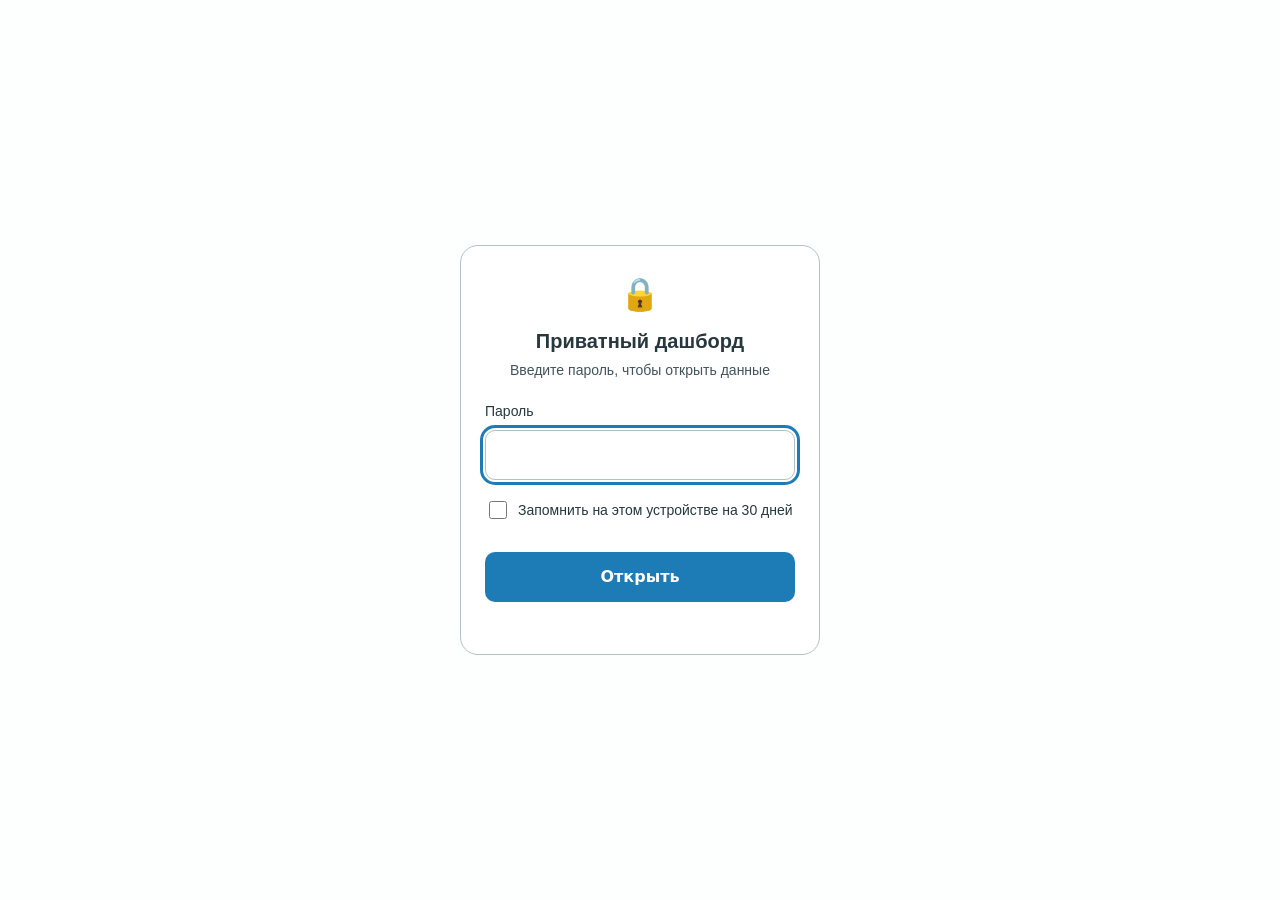
==== commit 742cefa3: "Update encrypted dashboard" ====
--- a/index.html
+++ b/index.html
@@ -52,7 +52,7 @@
 </div></div>
 <script>
 (() => {
-const DATA = {"v": 1, "salt": "ZGFzaC1sb2NrL3YxL3N0YQ==", "iv": "hiasvYn1DvJA2u62", "iters": 250000, "blob": "sF/5T9/lwMqUL//iE3nChT2+cmJXPlbO2xumhJwTksbM/y9VY1wflEt1Jh5bcIEpnboGg9mx5K0kuq/86GS2tyklxbD/mzIyt5/PI1fiIWxGoZgEo7tcyLPeWHrlmq0x+Js1tmJmhlY9z9rZp5ho2knwfAbj4FcVuZTHKWPlY0FUtEnOQTM7s7SekPCDQmo/ULwUeDyKzZKX7TXwOS0BjSQXEkILp+QbnxAWli0S5yLNe3wvxyoByK+eY0poujndD7J70frllElnpPKqWciUJYyNP3eHZLahTPlqofx+CPkTZ6uWUZejRdPyd+FPtwCC1/icAn2IXZInlR3vDsp1CPRlffA3W0Nb1+hcXaEMCHv3s2Way3rm2Qmef6XvPCHz9rmnQENC/0gABxfBYryJrstHkKS5d88h6iFYv8VLv88wU3DQ/Ps2YlWXEX++myaNobIwlf0myWd9jWNgDPvzS/2sklDMwPttoFDNblwUUbmnaeVoP7k5zjqaEVE/IBjdPJvq+gA9f1Ix5HvUndAaNJgrt71fnsVE3Sr4IfMrbUG9LN2DA6jbJAO4wVmDOx9NRa8FVZcCxJUuUUiZRiCgUHFq8ep0RWzljE+cgW+67SehQZ0IVVFf7sNwguQ/Vhe5NCEEgWFv6P6RB+cq4JqBTj+rFFr4dhsATjNUkEGKAho9tvTMk4g1CHjMEziaH0jKYWuA6K2cpR4BZv5sApZHu4LtctvUXfhm0S3vuV8vozqmrwa5EH7cb3zCTUAPKAAUDGEPHNFv1THHbnh+XoTZkzXQSxT3gjDbRPoWt9qBLMA/BcYa1BvLmj5JE9j0NwH4HJHoLAUkN3M/DOg9WxwBos6CsYg59iWnBoujVGdWmMWQoXe1LgHa8Ab8UiJbaoEKIwgb/LQVqgJHfL3n0BUJMv4lp6yqpAhxEdpWIcxSw5WhIpHRTGV8Gxgd2LMCmtrCQa/aJtQ1jbpjkK6KsslbMy4u9+4bBzjbX41IXCeYw31JboZt3qFYRs97Z1E8YMPOe7fIHphqc2DVsIIWzA5yTBD/oBdV9jifQPgnnqzeJu0bjZyfRckeHl/htKO6i7rEeIM25tSJ8tAOjZHgqJy5J5/znWVlTRsVrGYl9Yf6cHSEn1yaOT6GZLSpl54q0/eb+8hU1NFSlGVq1hg5KSH+Sl8uTroBniOLVydFlhj+0Jje3gFSn58TsYJbT65EfX0D9g4eXMpWSfzQy6u2Zc9MdqaE9eYvd80PeKX9v8NEqldrNaIr/aY92jKySExYeSvgAYuL7A3Nfpa5LuRjG8kZMtedcmPAKXxu6jl3wNYsAL4C12A1aZLBgi3t1Zeo13Ca0Wk20vQJ/8m8p0GGAqMbHYbnnIrN7jKDFfw9jra0jeQE3qiMhvUyB3mzihBuNacc+3d9nGqthfUNUy7NQuKrwlPKnYP6DcsZN9XAjNTLWl2+IorZsGID8/xquIS1huT8vkUTtBh7u0/rckDAp72085qMo0JsxldtFQ8u+okeIV3h3/eDF2OwBmbUBR4RVv1q9XWN5Wz7V3Zyqd/eeXWu0KfD9jZ01qRaSBpjnS68CWV3sH9JvKsfS8tis9Pr1t2ES47FUwaSYXAN9bTd+THN/ZNldW+tUV+KgzjAM6JAgiSehWk0+4+w+X+xI2k8bhjc8WBz5miWbT9r3N85JdGvKCizGLYADSzG7XP9wsX8Q9wPmIq67qiDfQaFnT0Zg/sBtLHOLRSsEsMUzj9gaZOhDgIYD2B7gB0WjQf+y8lwNfDEeRAhRoD2zG5bSxncmfmZrZ0Lego28p9wcUZe9te6aYY3vpIUVL0ULXHzGY/xHxLLqlte0OW4mDbXsWiCAqRUe/2VLzl2DGLF9t+f8M7BosrLtYTsLE9VBBLx6Cuy+SLZUvjHHzyqh9dQ86ZfXad6vHAkLa4xOh7ES1srlKGE6ObkgohJ6fm8sE9m1XzcXg/IZ/z7Yr5F1Ysn72Ulc7ajq2zC8esSZj7PZWE56BLp8bCjEyy5hGjUoa2PKKOy49tuf/xtWQtJ0Vz/ZyEACSdKSD7IAQXwqge0xQAvukp6x/LwO/g965j0y1EPxfNam0t/ttoAYctkJPqDGFdOqZD7jeXQNLKijVzIqhNcvp9gLjHZ4GcTYx/xBmJy/ISuYachi5Uc+2QLwaagOdvBdcr9X1ASlcktVcGQKAUeU8SNM8Jd02lHwXJW80UWObNuNSbQpyzeNKVh+DGuToZBZZaKEXpIYdCOvSnPCakpXuPPjbbUQIJvJk7XkQ1kKTeiGHqwTyciFHdCO22ChrDB23YRVTW/RPEuIv4yYDY6Bjgg7FR2LZ8IO3TbgKMtBQkNr+8Yw8gkKVcb1GnCQnPR9aUOMG547CbSML1EHInT7QYfjQnhLtwswZeyN0SZMtwd78vJBjDYo5Ne/OSdiQaM5sWFNR36EhdeZHu7//wWBy6YEUjSN2KVbaVMG8chVNWfjNZHP+Blj/5/Onh8VFJriZKdMdhOZa4v9wGqVz43C/8QqrJCzBY/kpgblmGU9Z9iOXgKmXC7+/xCknrAlkx17QUxNvWbR5Jlp7Y0Wp6awh0UfQq1/ahfhU0bDAWepOh/n+uRcpVkODIsvMPcQBDcEIZnJBB4dY5lxeffx7Zzi/kUh60x9eF6UquxazeGxnZQpTqQqafdtU0R719rFsXaz7hs34g8pV7LrEUc3KpCcry+pTayVWiCSdvDVURjqta6sL2oqCq7l1GcMn/9UH8ccj/vczj4R0RdfYlYwbOcllqHFllCadmrf8TLy7QO/WhBfGnW1gjC+oG+OkGxSwY2ppSnOufyYtpQ5LG4tWpY7GNrf9QQp3J/H8g1UtLiCnOqyujknnyJs1HofFIQ3EvSdFvF+e1JZE3F1/[base64]/49XR7Wb6Zpl583UoZmG1aiBBufUu3ptR15b1Iz7KiZjYUPNgcKA4zUoYBTj41PVv+XdxssRi6o08OjwEa2UDofRiCkeZkMeedyNMLGc+xxpOsFwQZij4sfaO6KPgMNj+ty+NyI3HvrXP2GjO1RWvcEANplPD4+ne+OgGaLyO22MoYXg16M0HRV/CWbRXhSKlUV0jSnul2aL5yD6I+A+JYipWLPYNCC9HZVA8PrvNYi3CKWSGxubvZzGeDD3kXLTWU1sKKft+Ix0+CPTodrjk01D92fvUrSuxem+rdf4AYSETUnICFozU4zp5RgNiVA+s9/wWHhQ4M8oTZEIdDncfIod9yB18hbkvpXuXdvNq4kPaUJ3ffPL6JlbR2MFXLeci1Md1rxxp2ylRpEfYLGfAwqrTxgjU0TzcQOCVTKboLVQjQjTWMANGYlkd47eUtC4m9VgeZg+GXTw9x4HwazuJhdMfULSFGNugtGnHNMgR0XVfqJI4gPNiFYeA6QeidEba8yLmDs/QML4q2pMYOeyYQOP5p1uGWEJa93MC660lta2SNFW7pJVqbNysCnTev9Z37Jcr0UtpemOPx8N7lQSZi8wqMbxhcNJoYUiddWUkBhn/bgB9EeeAbcQDUz+W/ltdBZq04Cw7l4+r6TEPSyNC5fcf8acK/pc2SB5aovGEZ5VCZ72KYPvEwCeyY88XbZ4UaQ/YLIy3MKg3AVOWXdkktc0Gt/Y/iIJtgWFZBekRt3ncvtk7eQckrHxJ/ltb8+Iz0fUos5rAO6s/k/gfsixbwPihvesUIkRN4dNo2mh4PJnCoqSiUC9FeTMrZfiy+RYYBT11pJ5RmOscw0p1nPMf9NBwwWJJXaq0hpxmFVrGyvNmWJqynDRKTI6cDJzKY/8bFxmgWhu85/MC8Wb9iRcpMZK3O1yF+iWmzJx9TKBT1KPe+Wjkii8BsxVetM7QPkev45FWWDw0IqwOI7PQFXIMOIbRKrc9TW07vHmqhhN7zxyqz95x4dIi3IrXK+D99vGFkEuvYxubVvLlCdn5Y1lv4uBzXX4LOVTFcSd7AY/zJgMVYf1qERijFZwJJRA7uE0jYcELcs6aBtArIJJfQlrzPVbZPfiTRd463NBBkwy1h2pfIL8knLxTcoe0ICLFESPkw3pBeBGNHMFzfvy1H8ULyspM/nUVtOsNwWxe3YzD3N4uyCtl5CvbkA00WeNL9fWVH7ObBYt2ZaF0dcjobNxRRf+ZZ6TNmaaFjodKIVeonGPiDqNZSIh9DrrMdATG5g+Xmhy+woZgxHSxSgKPH5Rlre32DeXlJv/h2gNuWyFxO9BLQIaxdECZyKgQ6GF/sF3PucqHaDPiqD92ZFNLmBakLbcBmzDsfsfGRAZ/PrDllp2YXGwhzb1wdKfmgNIqvwYTqFZRvbOoAKjQKnwawh3FmZxK9Fh0enjFKE0SEkbEMTDYz11aSj8ttfB8CT9LhJs2KuMLMIPEQTcaNtOOeRlB8lpSOXIpUgA5tm4nR3QfTDCZrAmI+PJZjLBh3nbCXgUGmrzeKrfjqZ7qRlc3NoZfYzQzU4GpicmG/NisSoV+MM9ob6tgQVyYHD69vfj3RD8TDNRCks2a3Qso2z0xkOCIz9x9WUzmZhBtVCWwyOsgcjhSwlmupJoM1q4DZNDWiKddOJ//PHi5CUZCqG4sjN9HOTyiy3e1aMB/YidTmDeLBTR8NGLIrgPNTf6D/KuGirsK14IFjEogtvbdRf7VhrnaBvLPJ4mEMivlZAlf3r6KM0OcCfqo1akz2Tg1Lkx+ibXUO5qkUSNMlGv0xgdi+EQTGmOS6MVaJ45kNxh5RZfYC5JaOphp1Z9itcV7h5s/n1o6h8cGKsK+48x1Ghy9SDhIGeCWbjLO73bRWCmAmSV5JwfWmrTCg2q9rj1TFnRrMeL7Chzd87AcWN0qTvkF2rzXpkZHSGlDwAU7hh5GB5ZcJ1wAQTsjwcUxteWteIFadWUi+/eQ9/ZUFG9sbH/dvE3B0e8sUlFHTNIeSuHs7n10qdywVR80MVKvhbuwrqQlEGZjxBTF23SCKYEwlcfq7WJFU68GXQqHaIJe97/mjs3Q1ewrHyjTZJcubOpTSTl2ra9xXSuD3IvTkoYf7f7R6fGVoNnId4cft18yGTfKY+Dz1sOoWJRJic3DC7IGbLxaRgeAic8sqoB/1bubCEQzrKMUO4xOmht3HoCcHsTy4Hgl4sQDglDVPlx9z5vm20BR5Q/3ccfiIS5T/NzNBqs1pERgXpBE89G3gfHhyT9eBo23DgurudNys0vBRT1h8I2oc4hGO6224DN4b33Vr7gKt04XFXqSOmX+W7A5Xaob6dcYEpsKJ1oxI7Fc3zRNcpDWE+0uZR8A4n7Dsfspxf+cHW1J5X+4m69EY05U6Cxl/U/KHFMDxLvQnPa6bt3WXR02Xrb9OiCoYjvDWM+JUmmy+Zstx5MnDIoJywaMh3xqkKNjZyZO6ESXimCEq6d8gmAX7ey+bjExtyfk2RkocM+tuhKTEv/bS+dirNzX30wb7oVn3lBjdMKND2tMvuhxGTZG7jBv+nXkkh4moJq1Bcz1JSs739SJtPlRJz2r+0mtw/ZJMaNJzEd5lgAqjubF0VmCRfcdEAKb6r6TpLIOyy5s3epIZIrk4s5ZfdF5O6C9pNgzAZeaLx20gbXX7KlFLX88lFjuQTYOkFhEsQF77XZr83jnb2+ZqrZ04W3gk4uppATreXGaYQAAIh3+EdSIgaujQuwZBt3FGjSj/2f+zI6PFDSRBWUwM49AYwei7fH40TI4PfLSwYlnRQIjmgiXPHGUXpUn1LiCwlKjWD50wu1S87X66zWzCgALKADxUs9pejE/TgHoUrOuxGcYp/24GONbWmu4wcqEp/OwAgvWPbbgjRNWZap15N6oSeQI0J+NmbAfKMRHI9Z17qdDHuGnAMFtknEao8mEjh063dhpbKbgkBWauhl6mxWktSch9u3qiBni/Z0Cee/7pYRzGaPOONiDvDczadd4UK7FU8yXa3mhMKfRBr50UJvLKn+uQTXrS81RqItJCWSe+Lg39+JA8lkGCpCsZntKccPA0WBkUg4ovUU/vUkpILJ48XObP9PNzE8EPO+Xw2z/G4YpvMJHt6J8SnfNBhxGV7PnXW4sZUOpdJ72TTnUxoYRLx4fIFpzJkYLYIZS7to3ZY2PQHiECK/S22qTh4yPuNupeEArqJqOcfT0yjA9UegliZjEi9FNv63tZ9fq1nNKrMo2pJrA5M6x/5E5sTrNIAS+BCTeL15tlrN48QGeYR2cXDwWf9jg71F3SC+gAXZUXJhXXz5xnG/0d+TOBDz9hZ13TKygy5rjqyT9GFbyprtTNhVffSOyL6ypHlbNjHRZny1RzOy80fozwhPstNl+u/YyU5Cei8w6aR6z6Y+fEHl8LHYLej/cChUOXQZKumfG0bNyAksSvJFZD9m09aq8GWz0JSCcU8wtKpYMJVfkGGrtxyt+z43pMNsImOF21XyONVP7yaS3NGbyB0VYykB/3PM2zPdIXnhxYG+1f8oP3XHCmzwE0G8PzLlVbMJhKuXj+s9rfEjjhGDsac0Csc5cZQNeSviDydcYUwSmv1snStQgHvFKUPbXWJQfR5DFHzoGG5kCSgq/9l51WZ/U9Cd6M1srR1vJY38zshUlTrTU8nkuC8pdlnkcEnDpIbY7aiEIg+Joa09W18361AWIFlwYSchhdP23vNdnMd1t7Lr9BUKmzbbuWgmhjQrFb5nmsdaEfNvsR+Tp8ZcIAFn6yk3K4+MTxPMgoPxMEUbU1gBGolZ2o+++3/hvBgPKsW9C/bh056QWK0K3ABK9IKBydo2Er59n1CS4Kakj9yL3MHi842TAfoRExdKFJROTH7t+LqIr6R4iOWu7oOTxwAq5UZllwLrj2yp6RpZe54ghUQOOHT5n4/9DmNM84B8IrT3FgoBvUNmQ/yYrbZSvajyEtzf27+I3ZDj8lqLXOn8xHNAMKpocDUdaGR8SJAkkd0fplFEBAQNPGuibt27Aps44aVLzNiuNHXwivT+YYD/MEWT/MYFG2mxRyGf/AwKVIAu1kza2o7CPyK6O8B4jl47mrIu3D6csHciEV4KkiU/crc7I70UprzpRmkS50/[base64]/z1vuTPVwGnLcXOa0b0B8tUjlUDbhXYBXLkgyECH+nOuT+I/h12DKDZcnu6B6IcKaQE7qAcBIJL2khF1CnQLi1WpZY16+xR5FFS2AHhiQ2hgF13FjI3fF1DI4QEuszZJjQ9emZR/sC2TRWdcZfqogUFXbJKH7bGQqPFnguc7B3bsDbKCIVOJqPWIViIwQMcfpZpest1LdM32/gD9ePzwxMkd6BAeT3hOgDoG3jUrYeiR9yPYVc7/WWu1jxTZs71wP4OirEXiXuXLImzKwlLagIu2nmuUahKEE779ew9e7CxyYxCIXufZOZxFiZWWmSYrqR/OxDdq4iv0oGCqX9znmxx9F1nNGt5YZ3u3f0c7qNDhMWXcDKZ9QOdI5Rvl4cdGVU9HH/bL29cJQXtjMRYMacnbakHzgigKJ6tna7onWirrfpSCDkd7lqqAKvpJxiuxMsiwvf4xIZPRlj1+XTeBT6y5g4CnlkhW5pJOpdL8l6g+lhK/GssnUBHPUvNiZuE6Rm+cnA9q/KWvNxnDzQ6JYIgMEf4VD0ilI2hAt7IKxowSs3QnFv3CBljVH2+qwUQIh+ft3CUzxfqow/0SWiXKJSs3gtDQslYpTnjQ+sO9uTFvhDVxXkMz7/C+s2v4emIxZZOBZYy2vKBr00wByLfXSPscGS4c7rX9l1/Kkzdl1ht4GkxITW2ePLGwrShkK9T4WFdfHwjH1Pn3PK7mnLPcgR+iXef0qo4cBOPmvfrJdAkYF66BctZTLIWgSsh2TBc4Nvy/QOBEGC+1dZ5kS8Ni9xtxKq2sTmVL+i+wDRDjHLLKWSZM2vg2vZ8VSH1cR/n/s3wZkzc8D0bED7U6k802706mG9UHFJeODv9D1IeKoEE+jT//tTEv88/yiiq4tJkzwgWuXQD2SjlYUzMA/[base64]/CM9daMAMLcexLi209/21nCcQ/uWatofifkx6nI3SAzT16owZ2HhI2pcs6VeQt+FAFzDfCw27yRA0Nb1S4wN9FRy7UeRjcyf5lHWnTTZcTRQLwmXAqXxFoc9IrrQtTymlDbHV6W2W+iDyDOn7FPWvL0oZJP8sfk0gVx9YUkEYbO/whIFI709MAw0OVzbvWff8nAE4NamJhIPEiMYhDyxW7taVpOttpX5O/nis5sFg5djTKR4KbRX5cF2su1d0cWCnbanCOtmG3gOkD8uzYUGPutm3owXSHMe9zYC8kh0tnw7AUORTaWXL1L/[base64]/fpBo6FTnEPguOsanCCvLO1v9R9Vp6OXBwDavhcz5WeY4WndjEAwRNnOO4rEEf3jfnswsnZhmmRS143khmPKdCOagw/5sOkL49iyk01RrJm05+zKTqfNnzlvocbTo5CsRDV4Y2N/u3RaGsgArVdZogFJy5VH620GzI3BvRMI+r4TDm07lmjXAG7L+5YgJTdVGsbZMMD3FMuEhznEgXvuM+UX12mC3+qLhq7ibummdeBuD62ilcVSQDBVDzFQQNB6L47/fPxpxAKWmhmEqmq0Cyp6sZmxuvBbbyBlyG1c3LQgN2zIIQSszxKl2E/es1i8LJTANDhhDcxh65+GMOS8n/cIqf4HYX8vpBsKfrAIbOhmpJplSBaQzRG16OoXmQgU7zh7pGNMsZr1HZebOPmvLpkruLF1t6FyTTs+yQ8nk5OLUkPHSHCBwrPCg2pj5NKtrZFLCbGFT8VJyLS4IQiraJG6p8qPpnRVfuZbyMS6b8EPtALbzb4v0IktX9y58JFs/WaG9xrK4T4gc9eM7SXn9e9OhoG4RELZJv3aDqbS87fNm/XCQmu2EUt2HuEo51PpIZVdY+4BQ3gkXC7LDdpXUAyouctzW1dYRLytjZ7Kfj7czR1d7iskUF9RH1AQ5StzF0dDiFGEwLI2U8F3PLrcPudr5w7pKefWfbGPGnyY0/rgfkqcMxHe3FV8bF2McrmNDl9v8mqKXis6xSnIBXL4GXiqB57Q/RDTmyyvzTgzZjzh9h67Edtgbft87Ngs38dGevMJPZJe0w9AAk7lFsF/JpCw7GU/WVl0uW+lR7mDeA88FWcKk5N7iioFE6XpcwYnQp7HZSDbuX0/Wef31cbxCYymp3EbHAIrcYB91m2P4dp4AdNAhXDMf9Ov9B68paQzahx6HzvqApHVtNjfMTG/B5eysLFsBCSnsnIpN4ihNm0ecDr3T/A7vv+s/yNukT0DKWpJFfV8JsH0Te2Nt+EKIn1UZETPuKVVjgVTLqtRmuzfBOhxfhTPu0lUhugvENvXOOi2+tQLMrowjoEjaMMbRtdlpdsIrIiFM9UNKx5LJ3zUgLfXHUilHprs6uB0VjkKhd2doMNBp0N97RRGx3RauEnum5+XRPWrJbw8n9Mx5IrF8YSeD6ZKRrjRu/tvVoZlDFwc4utZrJCbgmU1HRs0NPJj4I/Oi0KCyB1jV0IY9gCzPkegKQtCaJAGRi06JyhL/VgtOXF0Q3t05+rTg6voD4W0a1LZb3Y3V0VwzB4gbglNMy8kyaPiIpGVwQ6j1WG+r+QhSH673YC3G1jYO9GrfRQuc+TuzaEah/3cCgmTCZ+BBCLR6LswSLWvyrODKTpxhHuQHwwKAcgsUTHA+NwYFmTVEG9/XOI86RqDKvi6Szhxk/syBHjxfjBXOFSH8Y62c7GZ493FzyP9HttrOpGDeeopA8RX89P1j38TKEGbbpU098wT1X6hT5PvmxVSao2WxUDAoEyGR5hMDpKjW+6+RzzAcr1wy29uRgeaKH95nss/qmczimYVjx8TMFYc9zDmDAxYWHGcz+vIm52nyVdVPOf/J54RXM956V0JpQptG7evrAH24y8ihpq9v9ijUMEWXr7glCMIkxj6u/Rw86ORmVKvGCzKz2ZLeyR8kaJgs+IHw5jT+0NAXHl+656Jhy+wl9F28TOBDmyHOy8m7wuNi1bfXn8ZYxtBqsscFSs1BW9L9gjl06ZkTu/3OmJxXqHGwcmiZ4D4fYiy1I9aO0i/Lc3HXqYSMQnCfRvmiNGniCQ7VJgyTLa6C7/wOa+Td3iACHQaquEPX0dJIV1HX0x7e3hqP1WmGkJz/EHHPRZj3D8OgCvpqNl4rQszVzuKLIVIvCfCVk1x6tPjIO/dr+pZkotP8G6ydZHZSpUs0xxdGRqzuJ688MNvnjzyD2HSsSmcGt+4Sfgb37SS4VLF5nyfzyK03He1SWyeb2icxQWiAPKG6E9AeOYV9F2rLJdTjPQ4l0LRaDx/FOD1Z+WPa451dakjJPx/XkPWSiXdu+Fxhp9t5a28OoOpfM8RSUCYkVvHtyq+/WIzbto84aXxhUXavIzqMTdmJBEwJ1DN3VqAWPbI7Z07NH8vLqjyVsEXXt5RQwkxY5dF0ZmLFMsD0iaDR5czHFHZbc+hXRg3eIXevIjDxwpgiQgmQ52CVAedgy4Ywm5OnyvS9csgDpj3wk3zsVqQxpxp2SvSeaLdcdgrD0oJCVCTHyikyRZbn8es+kZkXC3LD4uLz7V+/SjDbLpTt4y7zbwuoTOfIar9ifUKsNT0bvcOevwRnOd19B7Tu5t3gqtteKfTqvP/C10rhYJFjZWxCWMZQiuxZMfWOjsmSaqKt0JsQRZqKRUoFgI28CLgOvhGlm7kOwv4msKhu/VR/P9kHMhTAkp8SwlnwFtlymfpA9MEIL01SWi7tI0mELVsN1/LtsVmwsV9H0GD4p36WicUMwJrlTP7W1MeFrtLCVoKwfvTeHYNH/hMZelg7MPQUqmZZ3EXBrJWgT+YCpaPu4qeob5WrKg0by9H+EJae1FPqBHXBV0oQBDaitwMhnlgdMks/hJWBQGrgHKkLbbyMsVdP4/47K8gcJbwE2P501EH22VG+oRubdR6ZztA+C9gBKYHNwejvqGI7bU+gL/wUBDQ02EYRrUpMVFFdaxzUVUhDJio3FGVx0kHJNyy/0r3Fw9O78drJj3S8R/jjmz8tlxezhLLXTNWAh/1YunDDtVpqMfsrK1rMKCR2Ybg8z1/xgYSfje8HAb6m9Owh1BPgpe+OpS5l0fwOBa2FkMPsC6kjerObqBZVhbnzkmQ/IKnmcAaNK/LVWsKbcyD0KuR8rcOOr6wR9+vNgMF7iUlXdULStOE4qtTN14eNyHqTQ/8RfT1Q19iFy0iCpW5e8vsaEidrxowb4mu4J3yDSKD+kcHf4CgsE1CJjeQLsdbITS+B47mPLjZyYyL5edyqz899d69qeAMo/5GcrKMhPqTKWJBs946rIvhn9fsiLfu/ICtd7BxmFF0frzdH54bH5sqp4rY3B2LJ0glc8MHa767c0E9ATMDgb/Yur4wzt7qxjSTtVZS7gnLhlcI8ddGzzC0kcpOzwskpk/XtXjPXcrVF00fGlR4e4R0tyTwaKT8VAUDnTgsee2RZLMn6IJ2PT8QoXBN9cBxARio352luh74VWKxDBryGzMSbgLOhGand5WvbjwtSAXXtt2yWM17BUh27VpreoxoW+MGCgHNahvO1UN98KB8Fi6LS4D8PPCnYTUkZWzf8szMMUUoUEwpDo9cf1/6L4g4tHvX95cv9E3wa9PkdufzlSRMYLS7VNbih8p7uJf5Cisys9IKdML3s7IYUnhpYJ7KNGYIx/PeFPeDA1hj89kWKl9nw4UJDncJWDhq3NJ+KfbpzXXKHNZePTNN17n1Ry7h08uEamRARP58q5JNCDzp1MA/zt/NKBFsooG9fi7xQdq8IhEkIZYioXLhH5b6mWSUJe9A2daPNzZyPmq8zzYYrgHjD6OWE/XdjKS1BhSH1jQUxtLoB/sZ+qJxdco0k6vkziUuMcwCrYkKdslT2i9vNWJy2G5mpH8nrWPvWmWR51oSbT6RWM82mtw7M5KffZ1ztWVKNPxB/EyQeFAG75SoFeVw7pvBDoXnYJfxBBOzjgOUeRlSt8Gk9IuYUoiB67uo6WaWwK+LUVgClFs6DO1AFEbUlJaLeXSltL0xU3yv91Fy3HYcr9IaJlwHFe8/sqCK6kXJcgfctzzOVSf7CKFl0JHK9++I1ydtAkC0IxBVwxumQ2klttHkpOnwq30Kh1Q94kbit1jIAnQzv4S3b/yoWpesZ6J5mK+J1TuWC4R4wXYPk4xeNqFUMOQ/[base64]/xZZl7QhA5Jp+u3eqMqD5uhiiA1kZDAqK/[base64]/ANPl6+NgnVWJ1gDcVZlJhRAx9ozebe8SjBdhM21gdSAAKoaAHzMy8IH+/AZEiT0rQfIZwC6qOzebO/wmtlrOLHOfdS/VNEJWvTy1AwHXKBybGEAK1DUwGoo/[base64]/SBwZ1nrB3G3d1lWC/MWYkDb6aI0mVaaGypKdny5pEwomU5rEu+HbUZGDjbbOtb6wNHnVJ9/U86G9fqBJYxOI4lGjPZw9rfInMhEMRTRVsPSgboOnF37dqA9I9x9q/PoQfZNsMkRGrBfKDCBLJCZ2mAE9D2/u5y9pO1jcjNTbUGtLnxo+mtuMnz9CngSAuiYZdZWRrE7a+MzUsGDreT6aNhos5ohy5o7C3ttxewIvCNO41f+quGvkvpXcAYKH36TQBVR2V/5TQTciF2tpGfYiu9Q1tUQP5NNT8D+qKXtmXFMuhEZi++xHAsVAWWOvYU7m1Mn3XY/n2Mi8M2YouHALORmBE4zhjTEpx9CAXJBW/oPwDI7OcHBT+yNEnq9hr6lHQLDcCrjess6nxlqR0wDAmczeLBtlFUAzf8W36z2Xi9lw2SKp89xQMyi88lKjQWQ5UZzAZo5qA5dj9r+FCCdhiivGqGs6k/Q46xGHAhqtUEcfozajrehSM+k7imA9kbmSkXcmejLU7yUWXTF2iMvCCkt6Zs/MfAvTyfm75BiHa4HUmQr7k2EXSRMjlJrezNeKhzFRwuU1aX79cZso9QLxXGpVslNKetjd/[base64]/3tjuRU+nlWsQUVwDe7ZPSevzeYbK6jGR31UGatzEg5p2btz3F/h88X8RoZ0VtwHvhuHAaGBVioEdFgo0LbQ0q6nBI5VYd6EHTg1tBurhxtoUtDowbwS6JG9nfiHYJKQSirfkUw4rZP1HQ9EyzfQPdKvF2demkDHO77QG9SO3hnGEReRiJ+8MG9+3FOPt8JIr6BfTlYRDqVdsFIKa6/3aaV6gFnSktplbqoQMgY+y1By7YfSL7V54qvpzNWqau0ZqXCEHUy09vQKxCFeo5FH72d88lMSZlIIzdTbfI0fQaTtneDqEJo3t4CaOte6jV9IuVBQfSoDMGe1I81rg6ZrnzplTjEeKjOXsa5rmXdPfqfNARseyUiUHBkx6FvRH9O4skqjDmUhiufBAnePhSVU/[base64]/[base64]/WiWVy2Y573zBs2LV5M8MeahX4xjXfQ9JmPy2XhfZ2YstiGS+/6GYUgH0ul4YATl0NmuioMbtviuODAKJydhs6ROQb0mJf9jOK+hpUjLY0z9NZAURKAaRW8aIupgeNVIzLorGIl3+mNDqdEXv/S/cUk8d5qdvu6Jqn7zYdI3TfA8yBXHZm1WDF9/RwOWRgOnEwK9p8SKe35cQVPl0gpYnB9m7kLNd4McDQZUxwY8k4jqbkhPWQUXou+eFV98jxGKTMtLRhwVstfDe3gai3dt+zT3zZnqhVDZGKlxjwtDbR8fMD4iiB0w8lXBvlZG4e1jYjZJ91SY2i7O8zWbubLuFTOScHLIe/hyacd+B2mSyRJTXAr0GYXS8uT/SaDnD2XTp58zQ/byInlzrStydS0aF0bPTrlURz2qgAU+Zhq0m6jfzecAge8g79W9kavjrFYS6NQR0uiIUuxhMyxoR8IuEeD1MJ8QR+GJ0qXO/m27IQt/rFF1COVRxW8s/sHXY7Cc+SDMipDM2SIumLrwshgfAxyk2GZnhAJhr19TtxOHw04d1SRTZUZge36rhzYOTshJFLfDLTc8+PKul/vDY3xRenbrT9PPx0e2BHkf0FsGTLnQ6hoWNp3V03AKg9eQu9BPdym5JjMArfkA7W4E/in8HiSUv9FSK2UVIqkeBSwHBrju1h79gN0y3LKM9dRi879yf6NfU1LtJqs5VFnYlCr7eVzKUbU3k054Pg6Rq/pLFtcBFUBhbHbAHH+0gH7Oh/kGyBXkGmYtl84nSHThIY5yCJQCBvbm0Qm77/uraqzqqT9w6GVN8oYGMeBCdAgfXvLnjXvGfRhrNG6gWb91i78nZ5PX/WXqgRcokSkCF8483+15wI+pdZ1kdBK3pIjrwkc4iCUDSz7MgQ13NsTu7XuNVFNeey334mRG0XNvzeVEYUwdR0AvoadYeHIx1gsnvEPfvx8gCccnV7QstKz7PscP3i8iXWjOpRB6wl6e0xWRIjiPkl34e4RTO1Q1NJd/JdMKMCAk0bWvLCvQpr0c7uOp+BtrsziKqLUoVw/p3cT+o5BgZuA07As/9cqpSniKpyhIYIe7vQHmvkKuPu7LJYY39wfL2gwCFMqqKrvrc8X04WydpijtpPVrRhS3nUt/[base64]/IofoEAZ9T+96fYK0m+5boKUXBoKRzThH2xMJwHkhbJ/bIwSroltx970JUOGHfzMo7oixsjLrymc3Wmnz2TrwBHgwZ5o9fEUVwCGVv06ny3Ri8nwJWte1HVrW2upCciqYvg5Rt9bKT56MjKo1cXBKnVQgsxcdYZHOO1ThdENYJdS9lyEPuNR8ewpB3PVM7lOYIGhKIFcu8Cx0bPUgGwdVpUM8fK9SFG/2i/JyPD/5m6hGIA9YjgR8bMDMKD6xq5rzXhfDhNw6Fz4VKOaiTaxtDc+O97mF2DtTmlaSVxGdv3DRiIWLIpH48jGrlPV6RkBnIY/wBzkdDQVtqN72jVmZ3ysywp0h2nf6QwAP+3IxxqKZobsJAzeE9tX2t9VJW3Mx2b6xQ2fP6PzlyrkWshDBr7RAyLvfcauzhWVMF7iQcIoBP8HRQhPj0PWJW5SW6cH/d/QfRZ51IMAw4dtsKWyXdDFxf8T/tVxQYaspBJ0wUwSmxcvctzLOlyQqmIjsmpHHqjD21+3q2exbMf8wLqDzJ1RMsvt45jUjNcAg5lyJxQ1g0ZLmAgI6tpVYtT4woyGBQ7lmVR4jxo/yiUpIaOW0nz9fOD4Uhnexe8viFpyqQ/[base64]/NKndvfC+F/S68N8k+9DpWJbInGKbNjsmkdqbif1MSbNKJD40vz10vVurmtpekx2lkYzYVks5bQNIP1S3pnz9kvaq2lGiTTC0lClWjUTVx8Wl4PvdE4Xc/1NOjUrWnaRynppjVKKBWpWfzRoJ0v+XZldReWp8XMxkO1Y/wZFwXgq5b4RRpmY5sBIAAPeDGABVM/zVDWxOCfOaA/qxhQPiX0wQ96fwDyk4zp3JYa/LUCuLMd/09Sar0MFHwBEEtioTp8bpZLKzlzXBgrByORcWqQOPr0/EQqA56IWWm5Iq0bUJCRsVqW0HE6p2ZHEzG9u1rz9OsMRpkfChF7XB1rGCm2MQaZYk8gRvh4hWyExg/ekGDIIiRYtv7wFSGnQHclSrhfAnGmOOFyIL7XAIZSC5ds0tP/nGY7zlm9VdYPpnGT5vTPLheZ/b1Erydp8f0NmOLluG1weBY404fEVubMMW0BQzYUz4q9fbX4dcwUCWoWLs1g+wbAo8hoAOvLNKTdiemPBkWOQGTfQnlqwDNyLnxUWTCNLBoDX3GwuXfLSM0XIS1S72pP2N6m0+6x7vxN9mXuI6ztDKTcbsGI4/y7UTu5Hj4sYrQYXVnBFFSw5PoX7V8nmfECpjFJ9rB8uyySoM9AZ2GmLs6Q0Tean1UALadKY93IDnKGfRsnBu0zjvyWGTa0DvLTnEST5HBSB3w0ThbiLTSHps+KcchsD+fuEPNOb7u0QL9cXfuPNupncwLtiRZbLiYEAdpgykqy68oQr15ypVAwMnf/Km4C4AytK+3rYthDgLIe3l9SnrtsZ1L0R2AYla5hqHVaBG3XVZfxM7/AOu+HM/KR7Fjz3tEZIvNoZcHKePVWUqpH2oQjEHuvkkkPqaVfBG/tlSUhhgSrB7lQ4m7Ez0CU6bnPJIulMeXvnj/[base64]/OtItBcyh3iJwwADAMPqMVTlgHt9bP28bddKiDwO/2WWz78Oh1TPxYAXg0gyZcoObBS5iBKyZ5618el39DAMhTnAGA2G9reo1DHmnuldkppsTaAWVbxQGKNTbjR/wOdArn753QgUxdqqEFnAL/nlNUDf7DLMqLKoG3tEBVLBswRw7SC058EHCEIU4PqRQC2qHRQeFSXF5A87//Ih+aNxMBsRutbc4lSNcpoSVcDQ4aXb4dyAngv/jyOnUf0ac9jTH2oSNLKeSuP7qZsayNZs3wWUbF7Z1usPXnk8+WmtKTCdETOSb0gM5CkEnGHelvfIItgqyoCSZBe7ild7Av/hyx2Z7OxeksXW35X22O0W+BOCHq5YBS6W2FDoGYOIOhKoZEDegIXO3AQY2Q/AhcEk+qJBLP8OW6BFj94vbZhqWgPmpFt+WiNm7ERpDbaDkgZk5saRK0ANsRksGi3/slMYQ2qae1hYS+euG8MO7I/mhnRxjlPghez/gLvmjBVlZanL3ufDhcaMp4wBeTeTvZrecIb/CSTwvZ9nIzKL2fuBa4wDfjHYP/qEYZiB+oif2BGzWzMcZtrtdubJ798zS982yYco8oz9/C+uiAkvYkyPYy7F9nKjOPVd0sTGwNnzL4Iue1zEsQ8ta9DsM1MK2yCRmVl8ROiKuKmM/omX1Ul2EZeJ5kfitEx9QObIoX5+y/G4RmJgiZzw+ZL7x8wVH9FSW24VbMNkOHXb9aS4D9BdQTJzATva5NGKCimIuNygEDJjyXkQkNgzOk4Wz9eN0vUAdqxow+jgPUxNiRZ7dZcjrdE5TPL+HHkczewtkV7p6xZZL+3smOENLQ/N3/wIVxSo7KcdencjiHTxdqLbFXF9qVk0REoAFkh3Z8leoYElteSZbQZAndwPyDuZGwjGsue9gZEWE4alRfZyyMe3z5xGWrnhUT4zbqBJwa1K/AbTtUUqT9LKaJ3vKOfh4KAPy574bQ3cGR5LrGEHH+hAzQ0AliNLFVmlDZYUZGs3HAR/6VNAjSDfwTLSVI1AQ2/pCueZNVV7fDqAIKbLlovG+PqWg5LNZ4QIJm6Tk7AP/Gzecvj/21JHPDav+3TEf6IslBnZTE9SJ27NV5S21/3XuVi1WAl9C7w+9Frb+m7KML0t8Kc/0Tv5QQU8jvSCnQ5K2UsReLGg4lnzDuLnI0gxrVLSee4PE5kX31OpuqrjQ3IOXQgNN3bl63YZs8zc0N4j/uSGoDBkK6/fOnDbsSKXWEtFqoMaFANullOXTEeGNwAuGjXFX1WPkd7C1P0XKs/AJxowicNstYYo0Kwgty8lwCZWqqYoQwTN/lzHsSYaZgaPdQtyMBT3XQwxufXkLqkU5RVjmsx9cB1hRvJwB7cKl4UpX8MZa4mXJdHUHnDgXA/VdOE8JB2exFIP/+hWhfyOCXWxrtkopbKokS2v/pO9bi3wicFvvfSoA/8nwfORMTX6Cls5kb/oj4aHyb8Tn7l9nN7OP5UGn2WIXngobuVDXuhDnax48y4BVRH7pYY3NgN+RjQUKFPP5qyiTwR5itx2diGDpCy/KK6k5N0ThML7f+zAfh0XquRV8NDQQGqPFtriWviZflpiRSU8njAkoFGltzPeysF0UYTpfetwzpfQ/8xq8v0meX2CRcxgdoExJ4W+4u/l3m+m2gHqgYnoeCcV4iSRUsxoGSSkYro+fGSQzC3UA88cKWJ33LyZPVH9eyYEwtBsWpGrw17D0FUkLP9QiA+ASpQ5Jtf0HIY76AMzqx3bqPHC2GQRDaR7VUq6m1+lPpexFMHiPAi2O6LRzDao5Y1Tvyuuec4Sv/f/Vc/njzfoLzh2X28a+/2Xd48YCzKpmIHLkY22o+TY1U5GFm6DklS9E0+SrT4xRO8P3NbIBJyUimMxEUUfFiNCECEAGWbM9k6z1IWw6d2mT0imOnctTbK41qvLsMZh8clJtEr8PPlfCeKG7M8CWO3XccB5I81FpcC4uqpVIl2dUPxPyR3AwROyL5czUR9MbAF6qP52i5Rycojutg94yW/[base64]/uPKa6O3grUW2EO12D1cR3albhf3MLRdpd56RkutBJv6hxctRQl7f4jDCllsd68lNUNgsCgWC18OY8cH7PZK4jdPAXZ8asofZDmJPFz5mkLNZD/NtJez0L7r95JCo8T6FKGyCShAY0FBnjpPzHcgRFTvURHAhncV3ykiI7QihC14lIVpHrDKWy03kl2fRgdLGaGuCm+S4aStMyaLrd8D2GcIJ7LKmVIkWzP/5G/oS4j9CgKBx/iTq9re2xB//v95axPMON1DlbEGdZE955IJp0D9t/dprV3pfpBX51YzUGWN3rjZ+l/sOMvfPXiy+q7gASuJAZuA+4SX8JIndJilQwkvjjLSBpZZfoo77Ves097SmrukNIfSORWhArh8IwutE4RrACmTjdpKOeSyGZNvZkcH1yHGyoxxK+r+y94c+rWv9ElaBGHO5ueug/frdz99Eh1iZpYnIEcX0+KxNJv/L+7ZZicnJUgZIKf6byhfVrjBl72SWnbsDb8DKVzp9eQjMnw4JXne1oZhYpwucPUc0NZF+ToDERhgGDIx2eZJhA4oEI4sPg+W53HOnyf2/BFsyE0e4NY72kFa+gmb7dKrwyUmzf4iK75Ma2HABqKTqSlibi3m3NfTt4oOlsa20QdZ+E49+N6UYbUwzghcovhpHdbGVaiDr8ixbY4/66zmMJ+Ys+OrnhIW290gfhTtR8TNgsqei1J5zlKcEASVhhwHhC42uNpg4IqRLO/PdPLhjzUzl189R925V673/SF/7LDbSXuJff7lYj/RBuPAH95wOfgUo3fMS8uhil+Gt4Jd4gfmYLCIZVcj8xxoaHNx60KBDJ/atMtMR5rXPIt8EVeCzvATFT9IT3q7Fg70Y1O76ZCWy1BTqGRNHyoOSMC3D0fGu9Qvb7gKSgZi0WqIzDrJypmqer2viaAL153K3oUAj1iyr90Ub2eNbdAaWKqJlrRz/ueTBqKrORpm6HJan9QcmcmMb7XcyFtJel4KGee/i2J3sqUZCJBCJYggAVJWgU2mq8bcwXPmCUepUMIL9InXUM/nt7/MlZAeGR8tKSoOwnmF4QxD4LtwsuM61p4ESeArUHH8VuBKR7rOS/LsicUvzik3U9eSM21Yd43D04wB7pR+xbSDq5+AlrF3Mm03nkMIbqaUBUxlhcz9qHplxCkHdV3MtkOnMXGeoYctDlfeLfqPwpgn7m84Ueitxfl9+ch6fncrvP7gkuaBe7l0J+dNUiu3EupVw5dPPnfvFLdUdo+q+/c5Ftk5O+ahUTgJ3BXBITlg1+VqCEQUWKh+89q0bXGiAgkGs8DYgQGIMQE5AgTTzrG5Airt5z+o6++27io2cEQtwFqnfne4I/fuW8BSLjaPEsG4ajDpLpueDIJRGfu5Rli7aGolvYjGLWBA1LVyiM+63rMoGyUiDWPwlYVUTNPHSPU8PmrZtaPxMhb2HQwPFo7/yyRBmtp4rf0RMb3m08yroekHJ2/mzl+SPC+9aMVPEQcDuyg2v5/4aRy0aDEE12oZB1jSGD3F4D98Mp6TnUD3kiZDSKidh20pfisQPFxDbS1pEALamCh3V/jktMb8hPE8OvjZ/pUje9xWythFVlDpbm6yHXjI0tBMMX3wlqU1BKlG7qBEX50kfDoDjj83BgOAF3K0v3kDQ111DA6e4AlIq9sjFiI6ks+9Cu5yJOz3Cd6FIowtPQaPqHrnvSxF1fH2SE1sSk6geM2wjeSiRnsSVm3eqJztr/Rxe8SvMSIQgWJUUOruNDY0/GRT390ssI4HvU4C5eXCPw4R28QgZI5EtkLB3xZ4k5iCWTbY8n5lKD5x+mI0SmgTqm+ilo1bL+YcaUS+3uGoY/UexM0RcgxBVtuMsvYNnqd+qyxYcrXP3Mg6u4OuTekDlDG/sCseZ7VRAkaMHpO5iqPC+YKf0pirPQ7u8nulkXDdP56z45bt12RmqFwsSOujdTfaKx85qJTwn1Yvh6ZwBdjxv5QvsCGNmgp+pnU+Xb40EmNJkVp3U5G/oDcfumOSzjE1NaWIvNwBWS+ArlSHakYfy5pLN6Ddl4RtMLXPAw8pT6K1oAnStKpfMVJBwVDBd2aJC5FaYyNAG1ZPnlExteZ9t+djE9RnTUKT8QmczVCoGpxWkSxnC58+HAUK09P7IXC8uFlz0BXCZfshwP/M6EFCkIfY1oiXVzGs+Pprf/iIGfXfFJi/TdPwF+YtLWlMWe2e9p+TeZFP9ws+udtsrbMqqMRG2Mm/a7Xkmqk+1bz6e3xaqPJpG53jiHJttoKY1tZi4kw1G/AMMnil4dzMP+qefZLXGzFSKPl902ArQENkHHtI+ngO3QXZZ6KEYGTaLLKc6sct9RSFUPHDa/7Kg/ZlxFw3j93CVuXdWKn53Urh2kpdkHBqoFldvOHbp+y6sYBvhNvn+cgqRiIhygsirsSvs7mc3X4ggovb+o58RnqF1vryQYhTQ+xifT9k2NtjM96Ta9ni1yMb4IVE9Hi6egVIGGSNCkBNlteXMT86rWMWpzr9fjfvHOY+DPOvr6w6vqrYVSHYq1a9YX8LBqDakA/i+RZNgdqmlVApC+J86eUtpmxDvB4BhXMMN9+gO5Cr2Jip+xdZBgIAkRIBFj1bKAxNUUU4xSyrl5pA1usRRfe0Z36IjSl/hhLlYhqvkCDvn/pKzzdHxy/+gP+VmHoIctTAjg6ax1NUF/P/wYY3KXiPl+Ti5vAqYornFn+/QRDdFQJOFzxmhQOM1e8m705z2cT5qUzeX/qAZNPQ6vvNKyD9KWh/RgDDEuQU1vN/mHshmrncAPQGqU0QSuXxytQPgdG5uD37wBa+gM2RoNP/KoS6i7eEBQ/zn5lhZbsxCsPeNYmv13pQVeIe++SJZI57K4AGZfFTbuHLFh7NvgQ+z1+O+XEG7HH13qXBw7F7EsYrg6AgirByoIUS182Y8xzZpfZ4BxEdP0PH+sFBPW8MChT0s3wIsbtixrqa/oej14X4JowPEC9KoChFuTGEf1sMglPFkZiuSubE8/pMtzVJecCogCg/BChAOiNTVGbXqgxjOXASqe4pCeM+8ePn4cKYOfEODjES1yXVAQJtHKVWrUL2xpB3RkC1Yc3pCfHPnbR/JpUuLrpTUUk4GNBVpsRMuW/GIMd1GQJeR9kfbcSlhVxq7FHnPW77kLAGqecnJAkjYjwMBFua1MZxKGY/oh7OnoaR6dcOOGGmD+VDFfozArxHPsvGpZ92KOCmltU9Zd1P3+Fk+IoyqdCjAIPZcHc/4gG7jq8gJ7HcvkD11N4PKh6JCYEdNdnJNXvEOOpMwQDUgviYeiNbDrsxTgT2ZwBWQ+Y/HLzB0xjo7ygHj7LlHFe4EDth8g52ZBt5A7a5noz1o4U+BAleRrRb9s/JBS/XVPAmm0YZxcKL1lJ04QQVFkBdhM1AuQCO7544qS+SU+myy8ZLwYkeJmwaUfaFwjsOLvra+BwjuhlQ9Tjl30hpIOURdyrj2wnyKGecjmVS2gv4o/Sp8ie+j8hxy4NClcmyevSl7eXEAmKDTQhKF1tKs255IIJ46tW8x4+9lNaizbO169ZMv2ZUusj9nK50ST8IwNkk6xfDmSFfgEcrp0Qu0bWw20p9Jfn15R8rK2/7n304tyYStukVE39geuE9k1lXUjMjq0PbQ9bNWRx2ZGNNtl9S1xN5WukSLiCGJF85yJaK5FWQCSRIwjTxtt2fe98tTTyBXw1ua3CgLWBLHmQ9yj/8SXGXtJPqg6CK6mwxkZw3fqSnYSm/3z7Femsl0SV3CIoGbELSTVv7Z/crVQovoif59w7/USRfOTraIbRJ7vJPuqpwxagbEw9LAt5fNPACxKQXqYwxUuIGq1sfb8gw2cyk4gwIzKxKPIkbEuhq1Onqpivg9tpi03Z9wcwM3hszUbjRMoL/inFtxOo21mUBV9phTrJYH0HkXRP+72gvIb5vcKokVm60hdvBEMflaoGkfrEdhmNTxgoiO2QiTR9exvmiVC/[base64]/Wg/MNAcPmpjgJlEx1TiFse/3PAZA2E3y24DxhWRaDUWoW2EMAFjEaazfrW+o7CAULCY9vcD3lIiyIgvvnnNBFJk/90ALCvkEq5aFAV3VY9FPj/sNCJ1Xq7ruWRgzCVatH0G0jht74kMMHkkUZd2F+CwrS/Aa5bF4vBfNC6eHhTxQchvur8pni3b5g772trrUkfpQ7FG2b4BR3JyRLlvPk9d6AZwtgUCV6aSkk7cYg+g1RrkL3pb6xkEiwSSXR20HVjOUK4f/cB/iNUZV/e9f5pyQigKeL8ez7/+ohzj7QfwMY79yTEgEwDghQbJ0Y6Fs9+sDTAxPCf96TIcIAuszdnWwJ4P4a+2e+Mit+sGK5r5g1M1SFrHmcFAlZ3Mzr1+H2+ivw/PiwAhcHZf/wJzvLrJqFJ3j27lfKwTiNNbj/4FYmlwQPR0amRZR092B6QdXuQikUU27VSW8B2uO08OL2SIfvWtmhSP/FaK9gNqOMQAlxa1FmTq9c7JC4OYsaNrtduj1t8aHBpo6gHO6G9CYG8RAdHAJm8mm1wOaoQQhp6uJjo579pT6sKir1O3YjQXR7grPcskae1oVlxAl3M9MhBm7cPoLVSUIGqpvAXwo6OJMTeR0cjhZ9o2ARMgvqJ/1+Mr6Bd3M9ax7poXE8FjP9odpcavFDpK1+cGuGIx/2cs3T5ptlbfvh6a0E3HYwCF2CruJZl9omYdLBOkQOC1CXmAcAGXd9ZwlJtwGvylWfRVcZp9TU3gOyLb8mwTz977nuydp7ivPdmROgJyH/BP6S4CbmVe0iwJCF+3yRE64fetn3rUdKm8Ml+914XWLZ81EDfcXCorfnZYaI/s51IalSQ/PvBFJI/XEUWw7MZJG+/s6/I8K9HGU/uDV31ns5A5pyoRZhHpg2l3bQosi3WEFzlr/LKttjrr/2X732OF0eQzzuo4wHw9D9EYgtFt9YUHnd2gBw6BuUWQCdwmtpwqdZpLU1sK9/oz7TtJ9o/w7hJCTd+30De8JUm6LMsdzp5mPHwwou7qGHQKZcw8pMNhkhrrU/BJN12Y/+HvqiSpFTjIGRnx9kgyrKQap5Lr8VzsyEoZbWbJtB3/zi2r8AOVORZYKxmoLOEuKuLxwDM4F3OS8atxFPhpxOkfwlVi0xH7AzIdPKhjpRkDpv8PQRJeP766ndVxCTsuBDzSlcJx+0TfN5WAmr7P6QlHg5GXkK8GQOAbZPIbRedGp+D0nEacKgks/XrhZ+wGXlk95ZJtdP8r34VM9NcXMuHXkA63HEoOHdyWpHmLGRvsUDFOR3UoyvNhf0V/+hadraUY1Pdhq6AifiePjHC9FkzBi27FexGkDKOSbW3Z0OTd8geFgJeKQ6+KCANeObOkh0JjsfczBwYWMMX9HJKm4Tx9ekitXWLpKxAh4EtJWDjtTRSuupX8tDWqsuRrMRQLaH41cI0hcFEocsHgZl4aBQrraFFTVv+iMuROLCFpq/AIW3C2CNK6TT4F3Lm+YBHJ4bXnbHRery3ZVIBLwgq/LdJscKvDUg+lt9dnePzMpIMVlpmlDEQfvVMd/G6j08SnOOAWXBTGdlFUbIwSG8SR0h2klcs5nbjbVmVqrOBPvxLfapzcesXVBAWDpVrSGOKBSTV4bmgAQpHt1+NnovolVqYW+4lrcWx9I+7ZkS7YexB4QibUT+NrummuyFQ+oX1wnTXZryhCXGHcRokdLNYlI7posC4CmgBFRFvKjBEobgT5o/ojLBWnc8uBaeGbyB54XPPIpIah5m5A5uIEiprYTzBRHG5LFm9VS8AP8UPKVtK2hYFboHGalvNboVuc5tPzvhXJJt4N+3aysieT4lcdR5AL+EdirN4G/5tD9igEtOF0CeFk3PpxlGGVMUxCSNkIamNGEpnCN+MKLDnv8W2G074o+iQQJiYJbkhQgyeFTrsGMQSyhs321b43LHdbz95L+Nb22Rh5kTedwCYdZARG29/uTb0/M2wXe5XyRmK5Vaqhtf0hx1LT/eUhIqb7QbBOP8e55nwEWcgokhhou0G+3trOd5ENjgA1hOqtTlQjvyv1V6amEtvIkzSoOUpRtYFXf07n2gl4wQBrtNwdWeoN1+HAGliubKvotcSZ3Vntaz8+OjlDxaXLIalkxD+8QyWWwLb/FGRgbeyjc6FAy8+jBOiP+whncngITBEYWRyL1L5+Hgb6RayFkdprjFTWBCoTEd3Xtq+yIpnqLNH4oEOfuUUCDbZ61DsXhxOatxbDWIrGkX/[base64]/ctY5YHUKeXLMOKJruHIGVoeIbcuP+IRi0My2GTAUHqZfyglDIX7YOzk7D3/oih/5io/M6XrFS+Nks3F+w6ZLVfvKYvDDHM7PYJ+8MqR2B29NVebce6p92p7hfEvAXyYClLL/vbR7Wq5/JWt6Q7fPYJKiNkKW+l6fNXEQJn92mo3EL5xS3wDDNy6kYeQYgqrY49gP6addfYnP2zSMWknv+hKPtIulYR5F/lG55fHUk9KGzLM2pfzNMYo0PHqeRn83zMvqWXnuctbgD/bFTaZbJG3sIYekGaKch/SgdzulR+V0C2GskHJRrS5fBwF1Xai3FDpyouOFzSz0eSqs7d7gd/saW6/20ZZzmPTrSWYM2kbA9WJgGU4aC89GrcCBtstUjjYfUKla7ZIan86i5tfPW13wo4HIpJlSrnb8BZaDO2k8a38P7m7l8lPUTZW+u5YI77PGsuiIzOIgnPTozh1HaQ8Nnfj9smzmpbcrJyHAAT/mvnaymWa5NzhUU9lvprZY/tm9hP8l9Mxi2i2NToCoJ57KYIulWrOk3+Y8w6qKpEL6hVUh6R4Rux/ielNeRlvzyPheA8GYvFpmGsq/EFsrOZoMNTG826JYer2hb/4KeaZjpw0tkvIsqW2nWXtjvOpAYV7lOd45Vq/dh0377xaeHCSwOKbWQOlY1S2Tb2xut8RSJmfZJpX/2UgGyoF3trI6fPftInJEyn8O6tk42jRiQwsdAISc0v+Z5kH4Xxg9fZ2VmV7ICrW0F63OTNjRemj7oc+3RqZAU1035P24eKu8YjEgmT0a2udbCW2ERLJ4loNkRxhIKARdXdzbm2oRrGfmhgY8tGx7Zgs3RBCA4Nf3xep21v9wVpQ1RuRDiv71aZJ3AZ/QZOuENp3B4GSFCIjIBbcS5Dw1wC4LiBYzl2xu7dgyxkdmcwx9WDoxPO6ckpKsF5bKWrDd2LfHDA+koJOUsiw1VMUZHAPMZvGkszYyjjhZJKdM/ViMMQMmV8mjGfYzwe3mN1G86D6Bea+aJdqD/DgQSbbCGFCOQaVVqQE2Q6Bc4HNMT0iUJhN69aByvVUHGhFbHCc2L2fJMVvMb1suSi68+lUkHxWewd8lCyS6QfxkzvjfrIWKJUyrGBP8RY7MxSzMR6ivwat4VXMO+QZLK1TLaYrLCFpXgHw8DjqjmHTYj1qv1FvLm7SNf/LzNjzQexf4HkqcZovbFOLhiOQinj89yC5pcKcw+c7KTNukyNcTYkExlOkYV7iALR7OOExXy4e66ubdmD24CBIAHEHq/+ARItFIeyFyA/phk2zRREqR6cutkrBPOnqkVADHbzSItVh0Yd1HNEgXI537cvqTP0T+NzqqbkVknZb7juvkcqJej6DSnucCRDqmi/[base64]/qDFH4PPyLqZzA769DWjyGdIeEBCVQguSQ1JmZdCx8Mmlmoyfl21DdUTn/[base64]/gcWzHicSYlGEbWQK79hhpUBB9n6cCEeWFfYClyrmo1oglBpuhgRBLmfLSa8dNI/Wt7wlj+ZYhFryCo3Owc5hM4DsvwXnGuwa4D3FVD4wzh4Iw0kqBb3EUx5jGeDN8JSOn4goBbQ3aRGMdPGrtThYTh1uaZouE00bPB5t4+U7iLOlDxI/5U68CqaOZDR1H34ZKYVviTcdA6fQTBOorjrDGL9Up5TquqA/68x3Yd4RnnbUEJgJvqfi05iRLOtiS/+xwRa01lhiT1a0zxjs6XNX8uF3u3qKuLIVBcO3YhgbRv74rntWa0t4Vwd67sULQ/Y8h3v+YLviVJQ/pHsyz78jtC155ja8LS7Ntygj+vinQbXuSHZdtFcHPAeKz0dd+/yTUjNGe9cMAoOCUUzBMq3I7/pbph8KUpnM3jv/KzC7mPitWHnPdIu9MRLDgap63NOZ89Af4J6Ag0UM+Md0QMjJtUa6BKreTQmrXoWgVHLMQO1becaJtl9gWKg5B4HxJINnNVwLIYUutuWerzzw+2qhy1yDXTPVs5Sr2Lf3ajks9jZRZPei5cYXa4cKKSkZem5HqGI4f6mAAxgLgfBJIR9opKczqXjB0zI2drl/pp1ot1vy/OJsHqVyT1027KSHh9B4VDGK5yi/hLrqsEl/5jCp7e+ezrZC+wky3hVbKnW/bUH4pzFRK8FgPASLCvsDZ5PPfT3M+baSP2jWwWofpMM4TXv0yiNb+VJjz2FtP0L3wZPmV7+TU1K3wMJTBcaYjZM4cqam6RgFezUY54tLW9mnvLGlOVNsJCf+ZZ3WyETcaFx1ORkVSi4S1d0dLH7t04+Pqr1CDKBT4/M55BfwBaGNTAybqYr0HDYZX7VtxJiYnUXFcJtNUChZjZCgrAtuDwESEIh/Ljsz1wHUZG2SpPS3CdmeKEs/vE10m6sDPgk1ru9StzGx7bumWX5fWZgmKe54i2Sq8GNTsPajZhr9ipau2s/Xe1i9Tmev87OcVdnGAC5GaOQ+pPt9P3nFU6O+YC+YJy3iP9PvjpNYBxxXE0hIXXuRSlv5fppgCphotj+/[base64]/HGX8OAe0QgvHZDx0HYYAYwbO/2E5XYac+Mv3Ai9BqPkFS9BW/6Aw3u6xkfCpViBRr/Q9hrSjvGCEdRgnCUVcBXa0QyQeijw2WCBQDNHpcm+NHrpgiouNIfUPLQzqU5e1eaFn89A2AtYk8pgf/bZVSqw8a2rWlhCsC1qiZMekBMBwAYBV3v9TUwqqBbNpE2x650iJnopJT2LeMHMllBwSkZCjl/6wTdz0c/JO6PAqHJN3IMMxJ7/GVGEqLgB+ax5v21KEkCnGEmZIhceWn51jC1JrWMfCO53uCXwuXiHrFA3whebG/nNgHDVbNflegjpAbJTOkc09cegkdM+aSSOhzd3kPvKc4l4vrSA3eamK/23FGISB3pl45R9kWGYt7K/Nm6zbWk4VTLPwOsvazi3KqnHxxE3f83QR/gB5yXb/Z2sayyZwcI3sELWnsPu46NvFECA1RmkmXKwuLB7A43cV4KNMHtQ06uNQdTwR/EIkSUfToJDKQvyhxk1jbACxvNRfr4A3Er3b2SOIyQfi+fDi+M/EJfCQ9EnELExDy9p3jiyqJ5PhMv5tIkdyuM/SQiTuduZChF3n7iMrsIDeos2QavHCjxQA5kqzQxrrfC22yvk6c2qWX5SRAEa3x4XdT/YDQgYPD3U4+8tFFZaB2a0IRg3IPUkx8WfbyW52lslMo5H+4fWs5BpmW2VQ52G4S7i5JIH43+cgGMDqsy/lYUMaqsaYsmn/e0beoHyv6HWJfYElYknrD1EqTxgZ6LzVcDKZ6pChP0y3tvWA2SMZ0b0y67WJU4+iRQIZsKTeNn6r8yYbycN/v8vTkqaUAFWc2aty0qDADqYhZyAfaSupgp70nTIhiBdKuKYltJexdlIYoeVuVN45i7ympeP0hukbSMzV8OPOBVqms014nKdE/WGbIu7ODaGPn1lH6Bec92/sl5ha1Jl6cSbHWe2811DsREiCrsFvkN77eHoW+42ZVFttMvthX1r7JhhDegN1x9/PMH5KjMLlC7dGZD50iNEsgbNGCZBv65x2ec3Srm5mK4MPZUqxR0HP+90sO+z3BWabNxeDgoXbwHSXV+vctprGtsAQtciIxGEUzYIqo1JZR/etGIMjms5pA0OBgyc/WfSxhuk8oIM2Dzq6bbmx5GDuQELVlo3R0JuXxr7IV3m2v2yXU6Eu9+8LmvrZZWq6fvCnmfF6TdnxSu/rBa9Q2zHfTM0saRx2FKQuwoGCSGvHSLkMmivMLxAAwEMAzofo+gf99jyguo3SE95otyxw7/J1HZf6xAUfqDasxCNQd99fG3SCve9MV/dY7tPhBDaTBYNSJi6ThPrH2EgvLA5c7WEYMr+Q6AAXyDOepTtMWbMJi1BA3X57gYpydDJ3ydyYW8Bd6VaOsqPJUna4LqiuFWE++RrVORh58saR4NQZg8vBK7i+gvbY4auEBHu1rDpZWtX+csNgPbwufI8Te7owi0ciz47wnAjxxbqKH8GccvKnfIdV0/47Qmm0TBrOvc5mewjYD0h77taQmjqvxY/Xgzafh7v9SaFZPXj3LoI+0giD/Bg0ujpU845R3X81qdTUzEGzx/9tJBnDa21VR+/CzmiBUhc4QOHGPrT3fNAO9v7loCu4AwAb2KH4nmddtAGDUth2Fm9yCDMZMtZrg5F7GvRSWB1OcF6wtOlXLd4+PS+8Zyf6zdaRSKBGC/eLauETTGVJDsmwV0ksnWsP0YjKJkKIy/cyPsr4wPSw1pzRY3RFK/0OIocbiS0LlN92RiIoOVl3qTPSA+GEjc9xyHpzpuprN7hxaeBoCeNlBp1pr1NYuDWf9nYJmJNJCjCoIQ8nYyF6GfC4Ud+viu1sYwKEXR2tgcKVUbkpiH2s2poLTDR42up9AM+pLmw8z/[base64]/66TmbYZ2GLK74lW2Sco3iEb5TTUKoxnnur4Q/zRdO3bn+4Z5Hx/QqwaqpC3Xmw3/L7Y2LUxDj8+nlimPjh4RKC7Sc+FYsB7Uux/kl4sedjFp1M1GahQF1HNiADVPL22E6uqnz7726im0qKmyS1IhnRoRuKEDJXd4X+9pT+XiKFefTHXoCEBSp3hY0dmhdJ+YiEll1lTULd7bBtMzpg5ibCtlAxwJvNp3qaHR6CPIhCnH5EEQBZptxjputIzFInFgElmehzHIXYblF7VdmR2/O56HNUH4F1uj/bhYC1g1NMOHjRzUJoWAi3vBHjUAy+3RDFuvmQF3yfLwRhVDGxX6zlFr2QFRDvd+fjatB/kG27mm+8OlT2KPm5/lEGISq3xTUlCPEYrfjFMxETdMSvG09wplmpOOd3whs+cY/SZRWGMr2maB8SDw6p+cgpP+5ixTBwu2TC1sRzv4doM0DEok4Qrv7alGwhrfjM6hW59gTtrfVa8KZh9+33xTyfS0mMGfoQl6VCUEelXcXuahRGsaN5yeDW4AsSfdH9E6gJV1CvZJf4tlW2+1GV478/SSa+Yjw+2ze/hAU/mPEOXBBJ3CKcEazQTWhMMsn/buX39vR8+reBBzGx/H/HQCiGDsW89aBh05bbTmIzt12xMp1Xc0QmRp6C2OJSmICrKHOMJmDePxmk9DyJyE7/[base64]/oVvisjRo8Dr86cIxPGM6McATz/pMRWnp+60ouvKGyIRbzJGWf6nN78IhtkcPvPOU5eZ3XofVasSE1C77/JmZosZ+WhSlszH2SM1Yr6vt04MurTn5aTOljrn0ec5DLzXZsdDFuyocM2Dqrtb5fl3bcZ/PvDk+F0SqPxPCvr6rVanXbfX6jc6A7EXsvMpwTwLmzx1/30ZgbaqSkRAKq6PX7DDO8tmfUPw5LxSSNrc/XI7lA6jrXZHe6zJifg/vMXFCzNoM553SH8KUXS/MTDFUOpCrof8HkyXf24WyNBxau/pApPrpC5aQ8bftKDKXKjTt2yO4cPIaHoWyVh1tsLePkeeFfj67S5DQbaJmt4ja2ZOzcyHIpzCbTvHml6ZssFNC0zTyzTYGk1ks4qcgImZ6IHNIf2jUsDppoaIb96F82yjOwVUHF6aJI6oJId4jjkjBDxFg/tW+YUle2mqTH9SyHnu58IikVRAYVsvqgTeGb7U25EzRMHEUXcz1owJqxRbiDki9yZlfXjIQ/VkPgpw19dSYUMrVdl5sjfJVxUTuIbZxzhBdDBldc3XEBxoKVMFEdXTCK6OygvvVTCokT/qvhy/spCvdICtO27xWOeE13HXa3U1uEnOFVXqCvvzOT7BxaNLnqk3iu5ONiwmmoPYG6KKPla79rwu9VyR5ytLU/[base64]/rPPWhCnPPhWiFelhwYu93dd2NhuqOuqpbQd48J06SOL4plmcDv1qGih/VHaCBdghqQQK/[base64]/6aEKxeyw9Gk7dPhnV93JSn/6yQPl+WGCuhmg9oxX/KLeHriYkQlYgjULld5tn5cZfkkaBzym/JAqmd8/oI1w+sA/8POKt+QbIIo9qV7RhjDmMSyZsgp1Obe8i71Y3t+pQ+gsb/sekxXIx0+uP+QQGa4sGsew1RT+CJB1W5jCGEuWYGvFzMjRUQh/8Ox3VaMfuqIKYh7OkHdXjbe/0YC6wk8iaWE5xbFtSirpFkjOJ/Y8upJ1KYgmMZbCFvD1midn4nSlSOeKlWW69KcmmQcpYO739ynTR7v1bBho5fdUfefHeT8k7OPVaAOD3vs+1ERlxUGuQZPyMnEZu8WpSe5MkC3tXbfHGFkOTNY8RtKDTTLNoNkIqHX3eCA2nMb+aJNTCWvaSz/[base64]/4SoGdpWoN9HG3FUVvjbl9ZWT7ANVTjVbPxcvFfWl/apdNFnLx9sFLMCVz9KoCIX6i0/0V79flf37utYgBUnaD0UjWYSPZdWjkawSiI7iASAePFJw8I+QBFVAx8C0B+p5fEYbNMnHgvBtAnKcUJc7iTiGUn6mWbYfdjHNTlYN1xhErI65/Fpjo7A+Yh50HwNyxOt81rTFkDtiPXr5YpsXgPAWXJkVp6FFCQBWKPzAgpvqIraZ2XZFnwTM+QQBozfkLh32Y0PZjnhpIxp/[base64]/J2U2xxV4bkZACI4Fgf3ll6fwekDL18gOHFVWjkxp7byNE02GbONodeAptKsVxGWt69hP6vceg/+NKKiVX167+1mqXlSfJ0CNrkghbDJg19qXfkOMPxXcASShiZtUb4ZwpDxkN/MQ623zsu99kJ0oUaSwrh17nwn1tRNfiQ5mpcFok/4oDu2EEpKijqdPL9eQTokSG9ML/AbZyWVbTlIcHjB15nd23I5Ty53NmGhtn872A5uXEzudwSuw0vVmtMk9qn68zoMk9nHz6JbwVin8jaKSnTH3G9YtrpnJLWFHLsYFLZorEjJCuSrdj2vdenjQ8WiDnkK9yoiSdKwl/xXKNpGmwooTf0PaFxw6pii03jU29XmfyA5jPxKq24+jUVgEnDfLF59T9zMDP/Yyps854rOJLY6xz0pKD5mXJrBK0iBH5voialMfDLVA975mz/NvZCqCu/+XTqfLuwy6jbcLnOkzTGYqm5w6XcABECQYPUWoOU8EELLeub4pJ/JT9VJZGNZQ5DFGgcDK3O9P+MTeBsPfEbH81m8O9GdmjxioGqjj93y1yiA2GAYXwn/v8XD7Lc+oONwcKrNNge4fbGSgVIGN6fEOdTC/ku+AwWmBC7eSZnwzZegKcy/OFyC0HScPfFkDTph2+v5sgJWhTwnQ7+arjYCoUaeA/WPmm6Ew6XvbkLkladNeuKpbWG4Lvt4vTBQHb7Oiwa6+Vtmsfg1J4EcwTavdZeePodrzsdAYbsce8lV9F1Fm/npxrobTs5pXPLBglKp9FEy/K6tCaYS0L+2S1/MRLqP5k8N+4Pa8a4rlpE6JPYOYClJIX4G/hAJepS2xGBIc+a0jcEhM0+grYaxjcFEWtPyaB1NfbqvQ2qFBhPM57Z6AeoRS82BwGr4w2z9NRuweNx0rBXwcJAm3zZWigD6XPOu1/AnMw2ZdrbWDrxulU7+hybw3g5Pesp1KY/deLm6F+fC6KTsSp/os91ExulnRDaD+W1DgrhSd4UUpKa3Rhxt+Twa9U319YGGZXExG8rFI88uHr+WbJ/UTkKFXJnBxsjyplt7HFzvjvIzoUwESNeABQV1REYuTshPm9eRpjH5yEEy6zR/0cKUUl34uBkTDdzhiP0HT8lc9X0pfDrGM3qIg6NCwJsXtuWl/yN0lj93qVTlZEHrxdXbm7ofF6dwjX/o1nsF7bM94oR0X3jWbBu+K9TMFSiWkATrVYFSe06Pdc+7vYcFpUx1noyCtZTIojer4HQk8a1HNb4efhJx6sSdd0jXtChYapBnLr6sWqKz+YH/y2qGxQ1CCY7YLmJb5pQcvBrMeWe+Bg2uXyYM891XSvkIf5AwMskwWf2xL3J/fWeRVZ2D4/cdYi0Y0FjxX/FS92SUHQAKSs53N3zKswBE+U77a7wphvbfl3CkFMobwyfF9aEaRSscrELWKYpz6gGA57UtxCDtXcxBsM8wNw6qyTuSqCQdp93ND6mdzPIk4HDCMkOH2rg8qh6poSsOVWH4/p8v+tgcUCnvZyH0h90ZXqegmqtPDKwvXITx+k9UYtoA1FacIHdSM9TtzV1qhx0MY3ptvwC1CaTo8wEr/O+lcSq38Jsn5M9k1OQVgByDqtT7Z0GZa12CEhD4a3sY2vlAQm8KUwawRGZ8ivXSrOxzEryto0v7nVxkC6ZAxfkuEmw8yQb0UfZ/EJBHG/ziFXsh3L3VmJmNkc49c1sXGNdDYiKbN+glXHm7SSoN9ubjDHSzG47wHQXFkA3gIr5ffl+Z2Qq+7TEa3F4yHuacZF7sUggq6llV+wskm31Wu8LxPi5CRM1YETV6oP8sI2ptr53ToopJ79lAnJ5ry1mXq/[base64]/fD0Z/wJVxsaPZU3tq/m5kXBYGWlaaCdUN6lk1cJWUKd7kbrMYNuk4diom03kIju2FukHNTYQ32mC/kBnMZ4rY8Lg2aNgyFIqYWGMUONmvoinx8FBT+vNzQ2BIa1B6t3+yD1MHWd21E+fz/4EjUatxz+fv12GXxWXTF4i9VFutaeXcBcK+3d/GxRXec7J2cTfI/FWveW4alVMP8wstjNOtboyMYQBiNqiMfhW+wBbroQ/0dHDUpSxtr6L1YushXES1gtlPmK75aJkldPE26cLmruC/unN8PPfz9Zl5Jnhd+JEgoVupgNVjk0kpoz1vm/fWeI1nffHf3NdgucCN8nFCkC2gmmNVe56bv0TusqYX8ZufjAYkZaeCX+TaBV+rP+RF9zv/J58WWv6EjmX+O1Np7d7cZx345MLW2PjFX23OYtGla/NoM9Tfyw946/CTJGRsOXtFpXZ6RI/bpzXdVG0W/[base64]/[base64]/1wte2/L4Pp54I1T6OwWVTznYDu1Ui+5pQ4fypjna7kJq5/t+ZSD3zgvaH7DfgI3pZqp2nrz3WQNpQm/5ENRp/Jl5sZK2dyiyfr6MrdGWe6dgtd51GbXGBqV2CadmRBM9M4f2jVKDJDxbgdn7ZvVUtVJIeNDnRS1Yba/ZeIptGt7+vDAQ1KlFWz8N2xXAV0j6XlBsK7QUEhAKXI6WsLvXeJjPrY3LBb93ownhbr979tdTgg1tGROtQzMfdXQ7iuF8t+uM5BMfMgS6MiCfSXlGM9J3BY8jlEjqE8QOkM41wrNDyJ5gRTufTmKNbjVlqz/AeqfCiByOj5eAqGgDT11E8gBTzeIqeilbIIQgKMU/Z3ZdXThT4rXzpY/RmhD33MBzRHVOY45oHgzyah1ncLbA4VBoEC0fTLcmBNQKhy2eBWXVz55u6yN7XIAtfT5dH9WciPVojGRDBbNNv/tivVGUARkQMmguq+fobavT0kvICI0VpxUMFK+1zVRur0XzwUvldrkNOgos70MZD54dPR6z5c0eka3fU60SIZCEcQh8Dso5KBN7uRdMsBJ0oy5Hdujzu8SGIZwljPp4CpOONJkwkZW7mdhtf2vIYjIIb4jyuh694spxyhol+5RKO3Ae9kLK8dzE7g/[base64]/6UFyoSphihGTRSbsHCZrKV0gT4H2obC733X3CoWshafGhdTmmQkWu1E5pH6KH0m+Bz+BQATnPYIOXR1Ryd+KkUKISiJiobaWJq0RvAs3Ii/YItmYdkX1UMByMn6wwyD66YhzYDK6ZwnM4bBjs4k78KPVpYs+EzvL2vp4lZOkU/ZnPemZwmvuWsGfhM81txeWHQygqIsYhPogZxNAhXqtuzLdM5NtRzuW15v3iRobTIA5J/5Fqm1lHxFlClbXEut7Apk22MUgJ4dHKCXWmkB016XmNGCVyP3HTa1+f7i83MI3I/ePrcMPjRljM8yIqvaulcVYdEQm96ogsKIaFleIWu+7TV1SvKGcu45pEGQA+/jFpDYt1pHt+fpF7opvzEzgT2Avkpt1zf2z616WtInvgMYugnxZLAhdFBaFr7xZBkC5yFnb2AqW/6P3KALiZ++Y6gPSct3Y7y+sKpZlT7ju8O+6VCzsCSv1Uuk4+n8gOpPNP7pErpW6ujUQqdKs4cxS3UyhuKg5a/JfajNwiHY0dxgd9UNktVyJmW1Yj25dIfYOUcuENyRVfeoyaU6+ZopjDvAxzlCmHWacZdioNxIQhaUqxRW7Bg+bJudTCLo5UC/8N8FuvOy1+gyP6j5QGO7tWJxUgm3LlguryOfT92g7nhGDPDe1giT1NkoXcBHtF5vl7ljTcvsaxlqRJA6RwEm5oO7D3/[base64]/zED+A0nDEGpWm0CPEb4pYWbEz+e4Mrp8bz9DKaT2wkOBT9qKPFT18Vt14sByUat4szEmLxC8lUxifYFXz8/dm3kZOJxExyEh7x7TWMAzYdaVYixTljFysvFbtn0FrYIqwWPWFxMDGl+qCc9e8RuBDovsi7gMDSDydqygvxj1fVJUj04HjARVjff5lCAXvHX7nJ/ZgJzPg9rBqiHstNgAJI2iec7Cr5OISoZ+P4WikpV/JhKktUMCcGhksNXUfbkB1Hgu4CwA/LEdVruCSx0d3mCwDz5x508c3Q+Qtd23HK7F8tBs6MJZJQOCrbO0p31uLJiogBe8CAm43O/mskjlCIjTaGevOPLynp7PkhDmOBowWsQC209NfqQp4Y9rVVndtX2u8sxaTMXIdB5RW+QHq0jKVs3cYqqjlIvxhLyo5xcHkwBjhBgU0S1GN4nQ6RJ/HPP7GG6TIDHtIRr6hN1esH9zAOVlJ+Xoc6shCuQFgshi6i24Nyd3CsyCZQlacco8eZiEO5TPRTte+3d7xZLMk/VNmbZZS/Qn2gjVfKw2k50CuAFDQLtSvfyu7GOzm62fPeC7FpTjQlRy88uzDeMNpaw3hVtviWNp2fIE3jTZRUMZlgEG8BmMfZshh5Qk2C0jp4O2EbWZ+HX8LyTPUIGpMqp6L4Hlwt/MrKWOOdptR1s8KaKm/6j5SJqPAkoKoCPEe1nSQnCANe+BWs6dx0Pl1Vpe3PFyRSVmaXZKdEVG5fHj3PMULZFIzw8HxAMdeeLoWzvZ5Wu4JFI2rAohGRWPo53oWOOu2aVNYG8ykAode8HLaBI/+EDJzW/xg9qisIwE7rnw1vzDHpEGENbj7R73G4wXDGOnHeltGGZD42nJG9UEeYWM5CJfzjcVFAvnqw2DjtD+k2ezPERyxTGFidxbcDNONiYaiu+axd7xgkTPBAKTgelPfibPhbw9FiIj6PgoNlz0CxXlor+vKR37zBh9sXtXhvCL0Wd6HL4oMU9rARhd55tg6QiP9YcEZeptmx/juumP4SxJwN0zRquag1JpXUN5YscyfdNAX/Hc+f4OydVg6ZWqXslT/A7aWk+4TjfNKoTMysrqqGfhqza9ah4F95wvKCqWTxZ0jYhs5F7mA39QFmjEuSOlPfVHLD3brH/TD1VIOZGF4kbu6pzoyhRoYhIzdrMoHsIxWRfUk/6qSqepEsoiJOEvjysBbrS8yDg3XEWF4zQOo6kn7lzC0e1/8jHNmcL3sI9DrLqzj/yxYkZfEugiHyYkhnSRRnFB6T6qqxbZSY8y080VA4jeEOOGerUaoUYlfHdhsPtEy9VtL+tpqPUVs499gqpB15ZPJoDaKFSF6na5Uq/gaqLnM4kchePy9eJtiLRcZty3VOZuuGS4N7Zo92BXhXfsa568d8uloq3Mu9KmzdnZ1V7RuBPDV3Wup+Im2ZCpB43eiwwYb4hOTL+LlsZkjTtw+Z9LZXNJzCysT3+vUxT4MJtIqA+TYVAB7/YrQ1ajAK1c98KJ0GETYeNicAzLwnxOOlfe7nEWqbMX2IQl3vVbz6aSejDVgNf2f9GavgXQxFn4su4X6bhkv87ToayXx60ONXyzytJB3PE+MZccVKQnUsOJP+9qEQh9iLSx8Ehk/826FaD64L3zVRWOY3wUo7MZP7oWZXMlnWuYsJVItU/3Vg5I3+9Mkjuh/POc3Ou4FhFjfasK35pWFihw309b6O1kKuUqLD0UjZANkoYXMLoOUTUJdGggDSGc5Rq/tO+Fv0w+wLzQxXxEsN8gOHIdxAwa8KopjIuXh7Gh/xjB63I0yw3IhTvNnvB/nTdzPrP69CZqdQsa23etuk0jdo8CBXIFaaa3xITNYJTweH1pdm6OBn85YCYL0hM+DaQiA/YazdcyeUnVvOhrhHLXXoekYvsBbD+MEmXX9Wq6+TlqrARxZvhUoAw3I5tU1xMB0GhGGxIUG6P/BIyWt+XzuFhrfPwvXQCi27sDCvVKCKcl6i4CpNw0pHuXqLBZGRgowoYjwW3zNQnhlcUrQeP2YlYNgPAeao8KjrckFQifr/fUkcSdeq2FjyUaoccwrP7zZq5D7V/2weVtlcEEuUdr2OfkyZnD53qrWNXdDuUPicMoAG9cvOzdkdOE2yPwV97eZCLdyMp/ngApIVGC5it7MhxB0O5Q6kiqTEy7dPtptVPUM8UoFD5TvKbi3wOW0fkx751S8E241d8q5TiGxPG0co1NPnc1V9UiUyvs/PlFpyxYXlSTGe9pwokfJXzNlB1V8EfiJD4jI5a0whphCARXRNv98347VtScxZEqLEEehxbQTWLjPJaHpAUFXv0wtTHLL5QEHJ6PsBJsMGL1c3blj1nKz2evVLybYK0eP/Cm4B5bUmN1CXLBb3UQ7iyxG7ZGhI8BGoNtu01QEFZCBOPnIqERu0cNqkENfwbteqVgs+L+7jhset6d2DDiVQ//yZCM02jgw8F3OBeLPq9fIKdWslNqGQsUf49XqwL5xU2jQRZM3zDpsWJpJIuz9oOk+2wriPbLHfQu8DDwLfE1SepVxoqihO6iLsBL4wWJ5FPrmnASXMGVvfMXe2I5lBHmNyUfgmC12+07M7mToBdRH8SRNoN8cQb3fmWDUL5T0fcF1/2QYemU77BmubAGS/sHyRs3U9fV+l6uRO+uEncwM3QXLdBZnF3WpA0N++Ao665GwkkskJNLBJLcveHM+hlbbCkZzU4jLoAdRPS73KMauv1nGriFWIYtZEflQJax3aQIchQM5Mu8OMJnSkfDcWhBAVW0v/uayZMeRMJVGP9spNrDNE9Dq9WYH38OzP0WaxT1Sk4grHrn8DdcOdewefBgc2upMWX7hV99vUENi81ANyACpcrXlAuidnnMd6Tn4nIgJVVUohSBDK7lUmRFk4LF3pR4CvUtSis55Fs3YgqwFVHbwHgJ4513r+anIhZeeoFcL6jdDkrohci/GOAzxBr3LvEDuwRqfMCQ9JzfW5zWCT9UsDe7QbUeF4PIb2fSY8IYfrJ9/7f42YyvgkfwLmNdTiCmZ7NgudJssoE0xmkWKU+vGUSRTWKb1baL5BI6M0eSEsbWWNlAd8GbEqzJFYDUJaYPvJKCsHfZ8EJsV8gRs3K8vRyfFM4AXLBhBP1onWhUYF0kNfL7sVrY/0akXiLWxrAO4+1fruLmqsbYjQ3z61wVqXVhwSauE+Rc1gTxJtyqPsPWtRsSeVWptJ/FOhR38KRcEvbG2CXjZLqUCTdQSwlDGA5lOwDclX/sdF8sAgYA0PAUlkolET0iF/PAYV3JjSqDSRMDSQgpyTUmtPjjfsdJvjEcOnKffl8eGFHupsi+Y2++jpNBw2UjwRmJ55vQVWrKZjKHBZwDKHSmXTHPs5yMKirYgn+hsshbzFwWPy4HXO8uugi4g7n5+IcY4e8CKdIKULbLMNVFiNcwKiuPGS9voQB0BwF1GOJ+Lc8TbOQFqUosbpuHYSW5plIh/AePlXnqmraWl/WZngZJowQVv0m3EbIH1ljUwrDNRPFgxCBKOWmq9wChwnZpkSjmGuF1S9YVeZaxrT5+HtD6WKPamogcyHNQNDuJse0w66vd5O8PyzdHhx0dEL4b0dWoilR0lrNFTuvkcg7uiykoCwqzUBdVlFNv++wEt/Nwt65X6FBwqGUtUJrRuBdB/jesULnwVWjn/[base64]/SYTBPGwRLg+AojNBaWG5DB+MnrMfufreXcRPwEKW39m+b0RiWySJKoCET/T32aZnYLApyADyoUV/6jMu8QpDDrlkDWUkAWmeQuQ34Aadd72UBuhWBSYzs5qJfkigmspHwqxC4+6gW+OFki6n4jIZsVF/jNM4k+MdxCEWHtLhtWUaspfV7ZB7lCTnPR0bcVjYFXkLMwZURp0dycqGxeZBB6owinRY3GPWbBNPP8ZgKazyQ45w2+9D6d/MouY4OzjMYcoqutiwDYzyTAcOVTZD4xeTNeotGHQHH9g433sP5z0YaKp4zwu/2YM04EoiFkKWmvFTwWUuHLal5QVpu8fLKn1znGQFzgGd3xd3eTxqrpfF7qS8RFSBj9ytlW707wE67WfQo9USER7/kqQ0oXgv6IqZRTv9sU/TgIu6UWNhNK1lQ/aCbm8vQBQO79Ol9csciex6XC5g079fM8LxDa0TyLA+o5mgultz0z4/Sh8SwdcNS/lTZlnNo+XvHnQ7fX/B7toAjR5UQvH23fvmeoQXtoCcP7QZgrFiZsY9jSUp++A+kIbz/2xH35eAxFugtRDkHDqdpp8Vg3dw5Q7AeSyLImdEJI4curEGW0dmWjSlkmeajB2DR+F7cSJe2MPw0YdlR6IB5UpyO/Zvg2KJ37Jr2ZvlmIfTtgdkUUOSZLFNAk3qAyNG91V0OB27+Nb40VThuKGWIGUkjCqLUbllc1H0I0EtdOMvGV7D3nQL9pdj2Yx1tKOE3Vxn6rWLz6R82EYYMUNPp4EcL6x9ZCGqL1zhoDQWIeLFxSnJeVV/wmLMSgNMnm9Kg0xL1GdRUb23jbZLNd7XIlwqmsedQ7WYai7iEhibzOwWWv6YMKHR0CrDdumhkjtK/ffVe3WER1YlI9lDZN/VH70AJExdBJq7c5iLr4RAJvmUmMBTapXpNj9dzF7E4U1sMKusCv5Ao8prFDsvfYWCG+YfVLxTTYq4YYNYBEPvboP5gYJTuQpsFXPTRZs6OFifEQt2mVJkn6tByHZG1syky/G+Oy23lBkVLqJJLz626MYcL0SOTPDkNHISP2UpHug0fsbzV5dP4VuK4cPP0JRGo+5U05oqmYe80ofNC3Z8BX0OvD6BdqFAs3ddST2fm9BjrKwHNFtVLxMQQRcuDE2MGZBxKkHJjVmK8c75Ehjw8Vbn/s7MNVtVPaIotEwVXEjWra17JWyslzEZ7PeBTMYdmTrNfQmn14AJWtTlDPnPsVl/b8YrDX+AVqgmjoCC+kfwdDeNCpOf5udFeajY/PPDqGgkuDem2wHWAoPyhrQ+0wgfxlzfMLn7qmTcwtIWmKucI1KKYYydd73RyYBFGsy4Vi1syGP/Xr6B2mSHtejC18TtXp5bJO3nPBpOYQOsgVpTPKlWEoN7mCtiPptiiWoM2WmAz5EqMWVXbPF1gNJ3bgaa9OpaV0JJFXrg1nv9jB5nqh9MAe05FE848PqogPT9p6xqG6oA/6v12ESmvyfu7egFqf1LKXEsC7B66jy+vwUZGU8AlQbqoGlO2UZQ7MEOJcMlu3an/kz5R0jo6rUlXAiCsQGeW7jWZgaUmmMemY+JCBiM9TmZHPMONo86YbvDYZb0PZ4IYTL9tvm/1xkW6ErVlfdRSbZPXBHfPZSgVfZEbhfgXvSQTlxNd4Tr61SEE1mf/ltogVAskPLG0lK/+BV2Ziaa5/RjkTkQR/sBo+bQq3xI2Mezg1R1jbqH9XDGh2R0hD5udPXmO1EEOo8hP+uHgPWri9VgEBOUIF8QTBB+WA0MYhvrScQpRA1Lbfh4o8GXHgHMtVv2T7gRj8uoO8nc92y0ZzsXmv0JFPwGwyA1bHF7L+NE0UVhCGl49otEoV0WMdp1HtjWYFRQ8BaLPmjQsO+xQAaBUz7x/kmXT9jSG+GFk4EYbT7TTTcq/+pbQFm+np7Ut5Hy3BZksugJKoX02LksLuZJ8DGN50aA0uEfpWlsW2jC3pjWoi/TpW8tuN+5P9THHayz/NBRipG+BtrRiG3CnBmQM3H4lvtRCuldfnx31BRwtjVGnI1veOLsmYhE4jyCOobULKo2eslxZZ232ORwboq37Z6f89eT6SzwxMgpnnjYnIXKlzYqeabycISgU30vsURvxYuLv9d9nW8jMtTnCs3Wq4F6Vb9luXzZ7cABjRS/OvDHy7+LhjbmYAXIJZGauOWDrgMKt8CVpY605FtpMQ7VPUPe+BrMHXhmhGBaGVqtfxorvTfmxPJxRhazwHpiB+OGHColWyM90v/XjZdkEGGH5ZKCi8QjtyBlcahFJRrzR1tBNc7aKXfqcvaJPL+NlMhZdvegbIYnt+BGazzm+RWqOmi6MSX8lA/ktuQ+lHq39BDTVZC2bCON8J5QqTebhTgY0ZyuxD2NFuHAcflIGpXsUhMyGTx0lvTtwTP2wjM0ziFX/8zsIo2PfV/HVU2VeE6Kxo6mL2N6HDwMfO8z0+CWQZ61vCFK0stisL8g2kJmuBqtLoPvzgOCLbx4YO6udbVM2qbwYp1AvWbftOEvNexUvBupzbaHmjOAMtqa4tdwnmULluko3BfsgLqgwei+lcmRgwwyQnzh3Jpbj4N9spFhOtcNCsZ2n/wGj8vKxtAlX0J8wP/2m5Owq2qIAsJDE4oaqfAl95mDZOwM8j+j0Cj2EhjjsrOe3k1oOgF88uxlq41G404W84Bc1fcNlS7y2TANbJtlj32WChgy510HC0+Ox/cCkxRfAQzp4pU/Ox27Uoieq5AKb7JPg+g2QqNVk22+aWlJvQaYbK1aQFL+0zEKkRPGctqO9bPg9alEI+B5W90zKa4Jrr0AyzhcSQTp+7E/4p5cEQ7J160VQddZNYL5SRYEBXStWCMq3EWWZI1KZb0zeBwO1e4hyAQefqO7IhtDzNOwcDxHJxThurB367VU0u1nVPo8bTw3xqnNY9uR12F3IorAI8hWY12XErg/pClz/+tLhExs00iHE3hSUcrR1Kdf2197Onkp4ptLd7Y53w0gyCivmHDHtDwsNSEXKZQz6u0xtVSSbD/8cGaeGLCf4vOITkW8GIOCEmv8sEq3Z1I8rdDwk5aa4mcEHr/tl3aNfycFtIM3cKe1YjWvBgG3sBViolhtW1bKTd9m6CmuKEHfDS/LV/eIIs5mshZ5ZlgP6FCPV//a0bET4QgO7ZtLzX9lhl3hLm6NRlM1WyCjZvQ3CTRK6xCI/Shh3sQTuqeUMcjJUjkTxl9gs95YM+Sr6Gwrm5BsXN7a0zun9kjy4DFpXxVS+HcxwTI8jO87Q4woa6rpA3lHbg4UFSlOOcCMPnGqNXMIxcC+qsFsjGQJbvtp9P+h/ELM86g506Z3FaHeVpmTgTGRnZqgvBXPFNCXac6kWH+1ymktfNbTZnPNhunDsLYdHbjx6hIHTwpYli/QSFWRyQPp5epIfUvDtLO+OxHeNbARx6LgzUSXUB6THinHXaCnHXRJnNxZBbJB98cm9ILgQ/v78L5zpTaZ6Zikcuz5FhgvMh9cyyUHH8MX+NM/C6Nk33UWvbCx4hD8LJRZ01SPBcaRnuquPVNZjYQS9drp5kD9CAMJV8GW7uZ4f6StPTJ3gWtkGjWav325vXkYBAzfFViBpvFN3V8BQMGU83JVzCL8zA6zzqe31DJ5/eq7xTsEs0+ED9QOy9t/HDH/PODvR5nrOjyssjpry13IBXgFcJ77WO2zNLxPBDuSAgM9wxJEFUUi5YSmFXb6jO7G6xjQ0N8Ubz9E6lLn7pHyWucRAPTHBOikBz5Bdra/[base64]/[base64]/jJa70ONSvnCp+UsG08bg41SwZ7KDm6obU9ssoANrh+7yzyTv34gQv5ikylvoXfZLg1Q7vcTU24hM/[base64]/wGKokCjcnASQV46yz74+ew8yg9uS2QhA40NyWb353EQEFYwFbWSpgBZlDOoeHTdptR/44CqxFKb8+LO+a8EJy68mMST74lhIigYpkEoeENePZYRl+Zm/FaOJf+6WYVSU0aOCabEs9PlC6Jma1d0dDz0aGt2xjyUrOcXirtiYn+qmXfLLAH7+8X6Inil/[base64]/zLF6b6DzqL2W5L3Pjh0MXW2juF2JTskJ/yRwxj8Yn1hZI/X23fe9N1QV3byN2OCBe5pKemXJ0tHMvREhWv2oYZf10AYQeTJ0XRcqFMh8kJ0gI0xQIBwVvP+qNI3F87PfgarRp8/5e649YWJX3lk81s883Sm5Zfxt1Ed297VNscAKjKyQX2FnKMo19HbZ+OMOuMvhfj5BcTVE246sEVBOkDtdjD8oFjU4dW9bdB/j53PqvmQcY1hvtQKx/h33b1Fjc9H7dWUCaSBxW2kxt53AAwlP/1NF+lG/r4QvxkdAUAUD651n730+TxxwRGyCMQOdR1gY0tUqqSHJSCQly9snvanob8EXXKl8hf669NG1DjUNWVCTrlTFIjUJ4Wnotyzc8U+zhiE2KjXV6KKr+1TPf4VyXldIAH6CHrXSXPLeLf1+PmmSMIM3BLWTUyAGO8TS9JFdw15WKjZqHE2SLKu2iBg7ym9szvEw3/QfWM33ACNFgPI0NxGehtcJivKJwxcg7sxiUN2dzExbC7WA/YtpQ5GG8R7V4WIplsWus71R9oCkI175jJw/2K5kOgHzA23T9WuGvT85ar4M8BlXPc9VVQ9/jvO9IP5sFFvJqxmt025nDlx1YX166UqWBhZ6QKIE8OFlaSX1xkjabLbxamm8yveZAFBKmp3e0Jr83N1l32grpbtUirTi2Ru7kj4K+kAcmU8pDum/KMVZJrPe6uY7nUfK+aYdYRpMEHyF3LhJHwsGn8WhvUa2LH4RYu+OSFjFvoBofjfbD42gzHdF4DEaaks2ytlSWWRfY/ncMjaeZY6vOC3u+Snmvp5SlSp6nVg2SGmox2qxMmO8J8bVFtWjXfvcsmFeaXv8hgCvEL/vwQUIrHC94lgNKQiEUdF+cbQ9pe98DPhimenZhAO5inlgtkr+UiwXjeXckyoXLZIoIufsRrWLDMofSatFCs6YQV9UhscYqgOVsZY7hkjCAMigQkIkiD+ZoDQJO4bLWbvE+U0S7Dj64g2AK5NDLbpaETk4MmYl80rtjsNm11Rh9bTtDq4L2wwEH4TmqA3u3r3i//lBxkb0qppBvjI1xnpOQXi/fVxYJv2BCK603O+Ga4gpwKjcdB/ZRaCwMi33fesssNvmfM7Kp9yHZ1zCMPPUAyC1vzJnS1cJWYgg6J+u6RN7oohurZ/zQHlEUPCfCPbdY+R6UBF/U2OmYbwXE2dsZt9ySYuj8Z8g6wV2AVY9OFEUGwWgU0H3kzZ5HrRgzusnGtcbdT+rsA055fnZH4CnD/VDODXbZKdiadO82/ydWI85ASaw6acfTiEfrkdoOcyfkDMtlk6mhYizE4+zfg8AJzCUrPk4F5UmI6xoVwL6n3hne6OvaOkBybu0K8XYHGAu4S1WWnytDYGxS5wdMbCHgpg3cX/[base64]/pFjnv8wCchIRglZrJ/Tofyo30OOImMLvA3XqXjnVnndcehXYakRtI+sIn86d5KrksMg8kpQGhvLCvnioLNthDNZAOeGHzOcU/vaKUBHq4NAFQO/0ziC8dxwLnQKVi4f2BakJrqcDQg4oSGhb/jxPYqA4Z84GuQlcrn/+SAlG1WDrp+SB8jnb4skaxSZORs8ffUSB5DIm5A8XDlpGqkhCq7mMS6suFUJTRCq4t13oxld8a7N3RRE4BKvj671tzJE8oa4IDrDooFe14mDOPawnu4VVOBl7sJGQjySTDdmYYncZy+s30zMsLW0J4JlRSW31QWAjazAonGe/8jdAbcLljgT9/p76ZdafxwsW5QUz/ow768ABirnQeA6z5PqjTPLD0OA1G+q5K0FeKRsay1aqM1KZVFe0wZ/n10yRtD20szB3nvbyndHSkEENqKgwdf/2NJFxyHSq4vl22RChxcVQY/Dt57iCIJ7dORRw+V1lY9YoIFGoFr3DTactjXvMCjPzmRoEB9cfAAmZyx/wJBRqvLQYnGz0inpYPL1mRwbueB7eU4y9ASk7TOCgQiJR+ngXCM1AxuGDMJxUPqyHgzAb4BIGdkh1UywJne22ozCgSrhxYdiVBNencFFwdYhKhM/NYVuubkGLGPSSg5h7U2gz11JwpH9pRDvewF4tiGVBVrGVjMtAV89eXyPqyht+8xc3OQIpeYBlL1YMwfW2OFGjPh9V1FbIBOYIfPUVYl2soXuKZ3uqK/+2MZ5ej3YufTeJuoAkiQwf5NeMqpsXJB5vx93mPdrrFdFk4gtwELtNoZHZhS6KgUw8h6qNWtacBS07iibQ3OeRGoUTRlg8oQ8KHE4umVpmAVVoZEMOyhU/8jo680BFsnnk2GlpTKYYq15lO3HU9FjuNQRsZuBeFEH2U2P99WB+HWz3uyf60gwh8WWmuH0TDar2LXdw3W52HTruDW180oB7HrUuSl4WoBhdua0JsitoeFXbFHni5ndIysgonvDj7q81Lp6eroSLbt4fFUSLKgj5DxE7XyzRoWh2nX7vTSLxkJch+J0/Xzo/bI2qqAuSK88kZJ+izFbKUKXQaEno0OC6+Ad0jnPsBQr3fKxqVoDfiAvc7CzmUdJ7g6N5fksOwDRSZ5gwLUCgCkKpE0fpdI04UudfKuoB6NJb9MOjeISOEd4aocIj9psfqptSrHIlXVY/fcejOn+rKQvJWKEyzKULFwhzn/x9r4ya7XBVBGDYHTY4r30VfVzAmylXvsatkNpLW3lC7xnYB7fsDbdgocaxiHRh4mAOJaXB26FyL2Wj6FUZ8spWNVPf3iHFmCnMFji1Yrj5AEppFczc3p/tQTsV06p1+VtquxCbNe4minMbBClXwoOIukM3nk6LF+ZiCP1Y2vP6kwS/1Lu8gvVsdpB08HDqvWEPe06xPaAVcacFiWSxZKi7Y+vCpzlIrljCMk8w2Wf/GUs3G71jzJ42QgNuuKsctPCphSkVxaDbiwyeTBDSDbgbRB1lfJO4jCAnPLS1U/Ts/++O0tivjDKgYb/Iy+E0OCeDzAbKg14z0uGWGW8FzHKhInAcpPXWNUWH3qcPgAcjC+iD7BNKulklxEca0Afur5UAaFAkn95iQkUIFO/[base64]/eSWcWe2nP8b5gEWJHWG1akOoq6ELbXbxvSHI1K9Mflh/ndKDfOaMBTHTNhUFoyIRcTQr5idchOJG6ps5Di44qdE62iODONFatBjU6eS2Cqv6pCqAS7EzX9yeiCRZI4UMBAayzh4FjjCMDjaqeaogFJX/1XyxE2Nbfz7uxXbN3js9BHrvbr75n/3gblF1MPu33FDeNFeGz7YiM1R7cBI25gw0L8J36PW5g2g0V1gA9TgxSOZuA8aq3/5i10555+QjgA0U9wcE2y415mxYNtjOzboXuqTQ6mlqFs415q3H2UuQNBnNZYO5zFop2Ur4gt5xKIFrmXMkcuL21O2uLgj9d5HO+wlZZ7Cp0gF0kMJwjRP1o3bh9KK2xLj+KWgIr/jPILuBAak6ZrrOwTLThsdxSn64HqWtoPpqQPLSGnedIyl3f/CaVnFkJ6AHeUdNveAtfA7zTy2Y3vIg1YyPRZ9O4wbwAim0jf8a6Wpb33aBMjjY2YtWLFfNHAoj2bJz09NCp9bngascF1oT7gvt8A0PgvZzpWgWr1h4vtPjB37ZAc6l1KOwafd+OQffqMp2CEfV8ouPQbctXGxQQ0X8cOFPSN6vBSxWFTqR8BGF/8gpJhV+rOFtFQUlqXBxDNaOLuxtVVqvq6FWBMiAWqGLCNVzV4daueDIhHLg5B+1vCN42o8IGYjGXjTuPTfBh/[base64]/U1vPxnN82JnTRj0Lg5rPW36jLxeKL9QzfV0l/WnblJrs97jjNo4MdJswSc5Ibd5j/TGwdvii7jL4S8DQAHt7vEUNTGyb4VUAs85qeTPRlIl8NrDlW1b/A+D5twc6xUJdggfDumg/2BdPU7Chb34ly+Y3QhwD8+3Spyc9rlxfoicUo4Z1Ds33H8TaFStv9jxaOQ0fdflln/[base64]/mbDI8bkLRbZQUZhjsvXukdpwP7MZHd+nTyC85hsB0HKS/ZS9QxBodxDWrs3nRxnaJmzDcYexg4evDN+JWTIqYt1oBOhZlnJiLxxgAqek1aUOn6+SBALuNuc3fEy2Ua6yoECLS987L8R4ZS+SxU0KCpEZCmi8fEtFfE5CrnyzP2OQ2ijFnz3ygV697bZ+MwUEiF/MHj8KNpdqxJnabqNdHI9LQUd9/V2jB1hZG1V0gi0mxA2vrhkBVckO1u6nyE6+4Fs5f78m6LONCWBRDtOBgmR+D6HJsUw7Ypt+CpLPeThdadRpMRn5kW0eFoUHiwBsRM8pIFT0FhnkHPFsYfg3lDZ6zkz95zT68CRajAqpgUS4kzgaiuw4w03Q95l54lj3s/RADMFYyd1jmpyX0rycXyBqBTdOLe6p6u49kBByU7ZkXTdFzl0yq0e6lva20HdFiYPG7Wawe+btA5IY2vyDlb+anc6gsIgYZS39bT3OQdD38mkWprCf+X245QeDwo1WwApFEOxxKo561ZM5npSqtdvNSwXpuQPiWA/[base64]/12bjKLNDfJeke9JXXh/4dZXSbV5YEGcIxxxfHT/KpJLWvd82Nm3zq7YkVTNol+fPjLa0of8keFSYeymDtLBLmAg/2KI7dY2hHp/RHL13AbJhuR26XL/pAUa8CwOJrYcs2lX3UtM8q5YMZ9fcrUuraH/QHcE2L1QIyr2e7piJMPvX+NP6yF0RYBmyWlJqp+qBrJw7HCHXoK1yv0+Lh3JBbKND5OavqYSSQEtnCqvNpb7fchPGMcZmUsNt8CNvb53bxfPNYN2oTI4aJw7rsVxzcyj0WLsebF/4G5zuEtz2xLtKB3WYAlgUWyvZX/CUEuiwBYE0K0sbB6H6hi/TWsjPKEQZjZyDJNdused07PPxf5n704RV1unwS3/yOov+XmiAL6qYw3hiQ1leTx7VauwV+nhjO/AeVrScFYGCw+9A8x/Wm+tNCSG9aI3erFHF40SDo2oWriFK0yirNAT9zO5N4fF93+kP3waS7ekdR8NybQsaFUQK9mvCDuM8rvZD+rOreGRR8oJiaczlhQCMEoMHtZ+b+DQptDl6NW607NdEu/88csJB+2IqfYqzdvO1CVmhJehuoco5HZkOeutuOmuAXL1uGCoxCaCVCt3Pv8R6vOe9yiKivpkZsiRgWIBC44prPpw3hrTmmvbpghCvGIWfhinXGrtJ9lv1W0uYdOLqWechvKogDN5J+2mq5QlzlP2BEw5Z3pOylBrb9vOQPEWmBMb9HjvqRbgAs5c2PkVNj/jaIv6PgOOazxtPHEaHZA2f5FQPspnVHplgD+ox/oMLgJC6PDr/yijjbu7k8HVK64fsMT3yNT/3KyeuIiixzmO3flnfSMjsCYfsTcT3KM81jZHdWjUKpy2B4uV1jcSKdDeLNa+Nka7GfNn8eWfEkTJFRbRTC3GiJn3i7TXA7cZChHiwGR6jn3l3Mqx1Fxgcvr4b2bI6Lu0Z0NCumZXP5ZzsuJhMAVd/pDEqLo+5aAOv2cZ3SqbNAjS1ibQkyEbN02yzRyF94nJ01n37eekFJ1Y6pVnQDe8LWwJnh9k96G5dzrMDAPlnzCMnZaPBE+tebKo8ZJqPgAom7SzR+wR86dNeD/Iq5apgax1lH7b5rkoL77dUQVpt5U95vGOnh5FqXK4qMXC+jWsWNVBgMKdmRlS8eKC9eH+CpTSlhe5vH4KWvym0M2wEjMdu/cnrGTxDqVs9zc/Zl8SJY91oDEhRz2KyUGvKpL5pGPhQBGc5YCtAsxRMQPf92PAaUsP5aYUWUkcKL8ikcT7f0CeNM/MATU4XQ1x9ddCksK/[base64]/1x7wjf974Cjm2fJA8rxWfjDV/BoZX0/7tFCcBHFIjg5ZD0YMV0HlukKgWYXe+Jgkrt0B6fCdkm+geUy8o0r+jBKr142mHKwm+6kEfaCSaSJzrJCK15vqHuNy0bTiBnbXnysK9tHsppkKQQBRlJm/9Z2RR0p+/HDyPzy3w7tlNBjHeyUKfPhTVFNy/5OmnrelupxAQrr0f+RqcPmvbOAjBlgAwtlsKpirlx5YWpIprZSmSqhEDeC45d3pnLyiqAtG4XTL/josEj58yoCANfTHwMROFuoH4sCfcnxAEgBQtumcOBk+RQQMGO0uK2PpyX+Oh0uqMGr3hnuCkVdv14XlyPzwpayB7G9R59RLRDCQ2KJj0n2m/HByiYHjn6KxhV+AkdnH02Ii+DDbmmG1CcFUXNVeWiOjgg+qLlTm8KUpoLJtykSw5V18N3ESaIAjExJ9Cbcq4KVOOCTk1f2O+PmGBfkJMRpvXDdLp0I6VBKjYM3H431E+XxOpMdfls7R1kSgd/[base64]/E23HK38R6TCdKJyXo4eDSgFk7XZsPQdch0VVQZZMErW1Ri0HLwEMiRV1IbuUo5G76vGWFmtmLoDewI2MjiY94GNRcvINt4ICnQ4Eas5m6rVCOboH00y+hxeswa+kVoSiRDTI98glTuixLHHjIesGO3GWJtrjBUGZj1g0tFx0/zlUBW2ORxWsjHEQiVRrVdr5C1uZVFpUpg1iDDQhdF2G7WPrr+jMlsTAxOV14fLFjJNiWoJlv6fMC1F97RjqsTDoeUd8eD3zJ0GTedV3YlHSVZVHTLCGrptRmraO8Y9zO7GPLC6ewrC7CjwSUl1gxLyn5OZ0Q04CeT+TYr+2CKPb7EJGP/7EdaD3q8/[base64]/3CDVWg2fros4Na4ynsc6NB35yCE69qCJSG60N1nYBpcsh3z+iLAY8oYa1tRUqh6h2sC9GTt4/9RfExXjpJCQuMsPqUOuZub/pI2F/YV+YSsfKRBD3ZelLqfcEEEYaaXagK8MAKz41hdTsuaw5zWBUI8Dny3Hg1m0DUzO5t7GzPZebVYYif6fUQFT9xqWDITTefVA2YL3AtdfRPavCEh9gwQamfg5YR/asVLYxREtFk+ZNybuHYcfJO1JrpfytFqlC/p/5mmrv5waXTi7uAdklWQniEovKOhSzG/rYyx9DD/7qGXKJf+rpiH+6z/s7BLvFL/roWhFUIlJcQAousOi+zRuLugvaKD6BxzwBsNyQbTgW+X5SyUQfz9X0CYJm7IsINDHjHSmKCLYszOp52j4NzRWxVnFVlTJ9+pylZY/gY3u7QLnIqUD+PowTia7GE9hdTQwy2TtnSQnzg+pX4jH0hm/dle7Hh/+wjuVS1DTq88F9jgofFnzQ0SmXSOJ3E94kDXB8VTqhF1KY813LFrEfWaV7rf/m+HnF2Jn9fXcjSGdC1bbbFncv99yEe3ubm4uiqaFRlhl8JGx4FnjrVg1gE6nsvfmqs5ISt6sEzZ2bfsWs6fCCOYYx0Ig7HIQ4EksCLKecIQ6JwwNqOdF01b8MoXJhfVSt/RsN8aHBhnWpHUE0r3OS+cJNlL1CW7XRlakQwv2Nw63oeqEiNd6e7e60BcievUZIP0KEack2DuvzWzL0G2dZOYo4qFbiNPBRCQYzpvKVnhEYaknkwGv6E0Ypcz1Xr/rytFTXBpcpyUff5ksj47tmmOsL6w71GSjdNL5SvGq8lmHbqyiJU87o1snwnDXWSXN15Fn75MtYx2SRWyMbwXKE58+M3UEaQ7b7/ySvsiYoa3xdaxHvJNtl58ub+mOQ/eQi5oXBq6/A+VWLek5WrfemQFnTe9w2ajLrbZ3O50IuEZJ0See9OxSAvArvneTWKlgOYf+qV80LdrkDpDH4eHp5ZiWqv/ajpfnDlUUqZwhGx1O/QpMdpN46pjj3CFe3HAtKfRv3ewDzKB50EEpAGduB+SuCVhJ4eqVZOadgrE5UgI8QLSJ2Z8T/RZknVTcDugz2uEp50+upNi2Z0Y85jSOg4H9GyKpLbPtcH67Pe1MHtq0xhTJooG1MczyelFRtchlzztMKDZg1bq2PYhi+cEULPs+DwiluVCKaWEKhRWDVrUmUMq+z2gKUOQVVjOXJSkUyHzU0qt5M7SfzaNx/7z3GiJBa5loh1+SwF5jqeBMd0/vUUfIk1MS8wFMFBIh911HlhcOpQL7v6PFWGGYA1ouUTGEHcBoIQqnD4qiUifsqnJCQNFv4PKdyqJ9reQCarira0DjwGAeQXjYWykadkRVHFyMSNa8lxihIE75AivARIPTnHcSLR2Jwc7wzFwTfHfdSltg/GLEoeDIkSyVNJKbRXTH+gmjTSWPeYoSC2V7lsK4fr87MDui6E/[base64]/ZiUBlVogKeBnAep3IEvxUZbAmWJnI8xOxa7gyyx8sXXpXw4OC6tqYAiKz2D5GRO1w9rDAxtsst76YTTLqtm6RX5znmbh+fD4Piruv5n/p1WU+qWI/tiL+NISRDnteUzAmbhCGWA9Ddhr1kB/[base64]/K5U08DF5IThKctj40UnWOzMRWXpLP11dPv0eOF5uDb4gKaHR3oZ15dhpjmzwBqE+u14Il7xtinXxIx+gPlBvXMfh2flZmLuST+oZohKGztnLLxuwEYk2at1fdMMBcqN0JU7dGlrVjuVT/015pfhOdr6O/jCZNqBcFfU655kAKJOWYhtH4KMleZXo3MTgMO4tnhSxV6JtTcOQyk/B1a7b4VEIsYU5EpwT1pUuVKoLQczZ+XNcCuWo71tHISZL/KhgAAI3pA/q9+5ZyFOJkTfUUQWuHurvUY8NZ6YYT4X3/V6LtZRwjtuGPs+8r+eEwZwS551jhCXAcYLZNV2mCgqHU6biNItaoG1020SIgZfuDV9xaKhTnNpCVv9NFsMJJ+U6tjfN7xhAkckoNguQp0xiFT4RB4xYmX7rYhuyuTgPMfyu/35SnYuN8pfIZFK2ZGHg0N2rmgMnYODh7pz4WoROcOx8MZD4+stsNwfgK8R/hIqa1MLz2JvqTeE0TwDkM9kJ2lnXtPJWpVq1wqgdvJN+o2cmWKrNmOds21aJxQz2w9CaWdTn3034qJK8eOmd+jthm8vfeIWXGCnvU3oQTmaRHb+HirP/qzR9gv/IBLRemJNE3f3FITev7ADw2vHeFw/UCVoNK9FbzcBAOIYR66LF5OuBoLna42kuwIxL1TEgV+7QisJ50DZgLtlgqunpkDhfKsoopTlL7VQ+oMRwNrMtJNHIWv7BM1XBhRvIrLDlKRCDlXVzbEsbmXJVB2NVazGYBT3p5Am08DCz+mfjg+tVy9605Uoej0hQQA8H3kKdMZmhr/ipcU7XVqReAD3vC+9LJQg69Y8IMBloukc7Ham7AgLWHwx0CwKjF0VVT5Jm1c9SfuTldQWuLhog1pY7zktHx1nVdI/SfC8x6lNUZmpb7Rjzoa4WJZi18FZo3ElQVKpIQQ0U7SsvfF+AB/NjfGbHe5G3U3/EOZrNAkqiiSGht47G2Pg1Tlto4xkQmiRIwEivv4fOgozdDn9wBCgYe2h+Qha0zEmwTrINWcY2jC9L/jq+i8JfCfD3qatiZZZEyuuFvzbIx1t1QFinnIZN8kya677miKwrYbY/usLRr+05vhsbRxOv/zzfeRqbE6iMNt8TQvxH/H6Z9tipeDJEsmmNwxzjFCeQkC9M9PxcBWJebcPKeJZMoK2zBKJzDB4xq+a+YbnbgRTTqyZxMrEDce+UEPAlIo2FnOnbILcz83R1TSICmgob5mwQUc7JDylzvkuaHDDy+DhfamXAros0Y5TvKTU72ykZCaijvHR+CbPy9+y45bh8fHx2s8NrtpoTzoflrh8M/ypnkVguqefSVYrLrq65jNVMxHjc3Cx4vUf1qa+QZlpXv+9Yid6dFnmhvPa4+KN4GCstH1Z3IJ2D3X1CwCffXVKI2wkA07fzbCnVYxiYMhoSu+Vijck/o15pn1KPvInP+JohYAO2fITjeaK3FVZqpBJ4igsoTQdNMUBN2WALP2JrD6baxg/OVETOeRHHkLwFqxN5PHjNoV6CriB5Wd5nEbZcXs+Ey1+zjBct43OQQHVVI0x5WMaIgjL3Pg3nMnoWUXgnOFx7WNoNEAOu14oAwIb2W1RQZGN426GGSnmyajtO3jLCvA7h21X3fkqcpV4Sxn9cL2ciB3buE/WGQzYbhr4Fs75M7ZRtLNw9QKPuwoqdeT7toYcIaYiu2ydnCYujMS6mu4qjkMd7nYv4VpurDdMlKoOkxREy5AR59b94596rTVuNrMa+Qn0T0uBpCIsqhA37wUuKRv2b2eoRgG40+4IV2PlNYs+Z0axKxGD2AmK4B1yC/OpRfQg2sXFzdCOSSLPUvHDT064AG4NARM58fVxQC7OKfwp/8+jWA8RB/UgOQYfABC1Pf1upbrasMZa703lPHhnlaN65Ax4A6046EQsXZFz+DujlY4Te87ImP/[base64]/QeEXUTJ/EWmXQQaZwOHChZwqHX6GBoM7UEIFNo2fSGiOz0+Cy7kRefEm/Lzkw/qO4Ck605i5zVxpcqS+VIHTuYW3PBxps9bG6CF8U0N+cZqOM5VMUeK5CSaD8FRTs4oJZl0Zgigtpkc0ccOR9iYj23S7f8/YXGzWEFkp0Thw/CrqEGbNEuzbETxduA6opfHjT1xtjxdWL4NTcSGhxv3wGx3BQxoZBcP0h2PCLLmWAOPpGUbfnoSL9MZYlrmTaFk3ToacWUduh9a//k7RRS6CoHF2NFnpq6Lq5x+T7+uglzThUUNdm0OHHMdqTJR5OSXY17TslJ3l9gE0mnvOVrCM5Uo8B+ZRb7CwC5l0kph4IsLLNl0gdOfWl1JyBUpREw35HtnOlYobd7Op4x/Bby/gn7YTGbe6F9dzQ2Gdggnz3l7hh/jhQ74AqbjSh1MwmO22mmXw7dSWe/grb/tIxBCPmyh9U7s34OS5V1hL/oKGVIikfk2Xmv1Wbax4rdtv8FAS+no/b1vUhB973XPWCyAyJ/82GZ3w4DYcDropkbUmKhaA35/eLulj4QbpTQ9jfBbA8ZxPSSS3lEYNcqjk/+NxoRGbvl7D1igjXPKbw+uM0/gcOvqkFwYkLCmmCoivZBR6In7NGh5G44KSGHEhgq1NUU4d23UY1C4Kr//o3c8UEotMpPNRwHuFgMJ1Yh3U36KVVg7MddEzlN3wdY5MnUxEEHrulOwDwFC94LJW9qBffAymKawQ9gY8fdVnZ+CMm5kwC/PGfGETddVZv1LjLAFw/AuUolpAo/eGUV95hu6p4fI4fNCjfh3+q056dGE5yfmlDnALgdjxQR+3EkiTQEVVpPkFfhw8bNV6/dUkvG8QeyEPalrs1b13pGtcZqMzoVSLaky1EMuxNgY5XapGHE4UDkcWpo2uAvHwCfLBilNKk4mWCUF+MUKOeItPTrMXRGum9M35zYDxHx/JTgKM5VQrxTXMdiCo4cGLsleMAheoK0j3VwCF5QaK633d8Q5vw+jIBpRWI8kJKW/f4xzSG3mJ8HSAon0CoQrWJJgEqE5zrJE/wimN5mEkYtxGaF2K4ggp+Qu1/BKDq2oCLL3rst2Ml9VbbTTN+oHsgWLCT2VenXR4rrEIfRCjJu5U6yNUjPLVNE6m8STWzUISmkpSsUpcagj7qK8oYUQM5SQ0QIN5dwXaaNfRWMk1wMSNPktclQqIIsgecNH94Ed0J1jW5DeZnjid+G7aTQuhTnFDk24vD2cSC8ze7eIu3Bzr/t6yX0lttsK/rU5t/tz+7+VWgW1t+rJTyVtakCw7O3pzkZFVxd23bBL9yFriRQcfKVGYKpu2ia+4GrfklAJLbIpVkQBGgcYnDGxpE6I3AEC+cLKVdRZ4X7XD8cAjB+XR8d+6qhK+YtV80d150yp9XV8WK/htbiIlzjecn8m+Ox8NKPCY5Unka8N+bqFi6bkcHWgm/pgqLx8GIFetCwcLu0uCzjDNNc+XQZ/D6w839L+nF3zwXZaH44doRsq5tNG8/Cq7+tU+3Bjpyi+0OwQNejBzg5ABbI05WxpVtsSTlB7LTtZL3NoZhSN4dcBfFE8ObhsK6aIGmCZbCFPXmlq+2ZKdtCkNmwDvK3N74LQyDiBnATaCLlteMJCbNJp/czHxfA4w8j4/3gpP2DQj2yDs3IyeFgcm9ZjChplKKwQIR3xMuJHl3w81vSv8i7nUCMjmSE+aN5rH0NZU5YwH+oze3MePWpatQJ+y/PlBV4vOLMsggLvgjF2V2p1PfJcK3U4Y9W7+7b/rIuQsSzRNiTeHwNN8MpLsgqJa8AOpQOUoswfZYHl73zGMgl3ckZGEMnEaumc4NuUS4wFDu8uuEhGA8D5HsJ/4fVhpmc8RSanNkQwK4N/a7gmJEqeOfwvj/64dJ1CCYEpqnlVg5BFvYoPnQp4y7NHJj2mO8JeYgo88vFGWWNxExn4/Ci2QLRSSHGB/s7/oNj4kJbpDk5rOseDyqi92JKZfsWCYu0aGD5SCNYgRZH20naUHd7qxiXY+eyw20J38gSgm1aIPvuYE2Nuy5P37AnY0v9QXxlCR6gxovT/wnqJn7naJP0In9iRv9ihFPhaoEZz1NEzvolGes/V4dnxcNtKM2yoo8m0L998bCbBs/DSl/inrlPQAGX+PYFjQKCLImgtvte4QuKxzARnPpJr5dPs0odXukzHDM3Ey5dNQIekJyNqFqeRqdxN1o30y4yeiPUHpJlcq9NSWkY4W7NLvjEsgwAuybYnOttFDNDallLl7VinZpsukZGuh9zk6sCKUxnecD/mxXKqxsRHp7MQ3uuDH92V3kcjjwrBdnzhuSESscAGclnSw+4HzTakZ9OTe0kHIic4RtyV/[base64]/a/Rd8dLweDQMOR5jNAu5qDLgt7LQtB8jinOoRwvOiSt/Ipx822Duu0vZp8nTbJxeQQzpjmMcm5f9JVBJYsSuMhCo7C2M1E379UuMSDalUEfUEVMF2royWLDCp0HqGxFDZBOFxqLqw17e946DSFIxIjBasTGmU9WZRa3/9uwKO9P5Zn8DRbMPIHUy72bw5DMc1yXZ5+MlEVsVikb+cLqLlvHsF5IyJxtD51PFa3czPm/4BLe5mg+2vXEenxB1tVm3ootumhCRbNdcFiAnw8lpwihYgu/MFTyePKP8NeWw+NPRgZHlfBYxc0ZJAWI5bMM+NSb6YGZ+BPYGpYzc+0Pdrml5pJI/qBIUqoy8O1CPXh4xaEEB9U/vrLMM2luUxdgnnODfMV4ASBXS5/XuUG6BNmFOnYHIKuEuXug7XVGPW676Hz5ICjzVFA065vR6RVvgGzdB7qeIvarGHtWf1VWwMdzf7kS6NYU4zGpQ0JyP91HOjsSgxvS4DnQz6GrkG17oxo46+sMDAlIybaHfRYemXZKJv9/NcQHAb4Hn4OyWHZ6cCiCeySozCwvQkUY3jwN4THpXdPLQc6FbzWNITWwDTmGZC4/hA8yrbRTW7DKl+/EhARXVa+x64tjTBrsBCxyZPdFWbc3mjyVwQszKBK+fgqvQlXpEmXDHBs+0qJ3hHdVxU8gYgWTmu3KRWc+v4vCkzy94pz8Tp7zehUCl2E0DcIM3gYOLS6E4WAtESv23RSDsgr0+AvkMSWjJhAAHZFzBxJ7aR7SpmDXltjlrIQkf/9CHWLcak19GQ0zjdL5nUiOKFai+haqKW7sDyCVQ1hlwciXk9T56wrWTqRZ8UTHuxcmq5U/6FdJsmMgJKPhuBx5iIYVWlhklIU1d8DuC2XdkgG2kCpPXP4WBhf4O7Gosw7OhlUIrwboUwW0iu2ss5572vINH1ZpJyIaIOq/0Ok6YnE53QXxV80wFYXUhTz/Ni72n6cviGLU8EmXIK1Xpy6biTO2sWi/L1HGWcQlV3KbfelNyt3jkAjMcJwA/RFPhLh5sxIwCkvxSl78Ja3kUy/xXP30+0k1M7cTBNlcq49+07USrZwpUAaCT+IbxzW31dyNHRgaSVmz2djlXoz8pgj/wDUAtjzrleqZEy2dQMo8IZ0Tg6XLIYA159b/st/qTAYOuGe0ITFvhHwPJimEn3ZRAp74ZYy83pwb4P4ABdyleuQLuy2KzCgY2ySU/Jhh0DsfUoC9rgux5srJ+/pv24Wtwai6RVt6s/ROYaeSbE6MyopXPQKqIq6k7kiEQanbgs/B9gmSDjGzjc2AvwhKeVMd0hpW0H0E08UpMmfCsZKIKR/OvCWzjUzPYrdiAsp6OwkVYSJzfNHkRYyXAew1rFhLnNTXuWvXNRpmx5YZkuNm2dqbljtmof5070x6TFcoVOualcH8nson+dJ3M28aihU9QeSxKNCGQUz4bjyWAdHuuTwIlMiw+SRr01mFp+g0kRMwV+ria055wDhPfqWwHpvyu/L7a8s+zhDPm/MT2d0EXG1Id09z3EJXLGqVxaW+xrpVzUNeT6AgzcAvGnoDKMBoP54MRE8iGqdOZUxJZLQvvYsss+NgJLHGrmfYU9ePtsAVp3TImxydPoC15M2jziHNUwdXKzKqfywHBctYjWZH026xFsHaZHpwCQeKrWLTSH7nSc2ahVx5PMrVY/qw7oaINwiWfS9TarcWFLtJuanns5/BBAKbEth5BXmSQk0I/qIVzWAa6mgbKnWH6gKhpMfwCpU8AQ2C5kZiU/O+18RpTr9TJHyANTooW3E+e4tqtAPV7gv8ZpDhwe1LOyGDynxlk8vL/VZ5ra5nEBf4WU8/b21CAtf5Mn3a9x3MkscsGcBWIuduyEomU9g6X2vVhvDMJoA/omizlnqv87227dXp9wj5NP8LxRM5FcP5KNlhqA9biYNTT0AhUI54dOeHGZ9p/fiI9FU1LjgMSzmsGBNeW4pfZHq8HLFlEWqIgvinNMM+lE8FJR3e6kCdOpsnvMRvfkV6zlY2CfChl71ARf2b86F/AN/Vq63NGNRAQHiCMU4gmv63ev+7puvoIeRAPV0mcUsE5rV9iqoRXBqnQ2wmGGhndYZg2oO1BkYdzCqubDzk+ohzw3u3BJgBn06r8TKuA3oEXGc/fiJ+Q0r4e5XskdO9daX9VAgP5qmqh1MgGFOBBOMEFsKOClQuNDj8gYfLQfE+V8mfZJb9B6HKyw8sJEGg+oalyZIyjmSkkZv/hxYPwgdDtciwQdKnnkQz3X/MGdSKPt9Z4ngdVP2KaqwtIVPYe07vCG/YbPbEPmJzji1Zhx2QrFVm3DPG/sdgFx6y3smI/UFfw1kklb61gzwe0bf/fR1a1WJAweb0fhKxXG3/[base64]/[base64]/rGeWnAHChsvsMR1jJFwZguL62aL9k7TSsYVc6RaepzSJPYRx4aC/uAJE0RzsZHVLomZmRbbE66qzB+0owVGegmKihDXGVwa/NR61EOkj/VFx9eWcf8tq9UcEm6zbC2Z9VzqZA/QiLoyuCCC/6uKC2CdoDkF9XUWVQKkNqp5sbbNVLGAB05fl4+6pGlvO2sq5xLB+8xbIlZDfY8stwHcAC7IQ7MySNpGqQr8nz7u8io+4APFIpe5QzN43/YpWwILfwMvvrG4X8Pm5CMRC2rtVNreN2nhFBTNj5TLpH5S3uAUJyBXXGmvWcvQhr7tHUQw4gcX+DJQWeitBdOC6AnhV+3aj9YN3KRI7EyHOhMKR8gAFazeJsSk6KIzemZL9ZW7SQ=="};
+const DATA = {"v": 1, "salt": "ZGFzaC1sb2NrL3YxL3N0YQ==", "iv": "wwyok9RplW+oKY8l", "iters": 250000, "blob": "uVYGi3qB8DR3u9I4byGAW+uoSQZxpCoyqJnQhbRPTKw/Igrf6nFACNMj4y3YgCOCtcoTmV3ZriYx8vY0vZtSKcvrT/JoLODYch1dESxoele7DU6jEzo1143ur6grZ6WpuZD7QgJ1Vw+pMqLRcvXgdr746yMTIFwUeMZj8kh0pECxxNBAtLiJTI332YwXEUSCwLhH3w83tx/uTVY6mpi8ysYMyn2H9il7Aj2eDpLyNd9zkrKHps4wRUYVH1eRGCiFhwm/[base64]/oh9uB+AehA9ggbIGcwx3GAH3p30brXJKzr7vEV9O/VhKgQ7y8duaKMstYz/AA/TVKrYxTi6AkS/m9whQtOg1KeL3tsT7yEFbTA7tBk0sxP+BT3mCWC+loSQkW4JvPMnwxGym+04ifklSBmwZVAfgLsjA+I85O9V2TSrCCFQrPQxvwL+OdCeu7m/3OXWjRnremyLIgiTJEKxRWcX1UV9VD9evEl9kWLYYnN4dqp5cf9I1GASyCkYUYZhV82/TJ/nqBTB22jB8R3SF3gLktoQGd0WB2cibZtMFraaWJRHGwReS6+5XEKpTZyJHzFyjsL1qAPBidOhZfCQWUiIVmd/gD4PO9QtY3mDK1xLSWRepe679B8NAb0zjBBNWIb2iVmlQv8/BZvo9mXLSA+COk4EMOQZ6QK3dGBRCsvxasiEhyt47NWBgyIb+S8BYlOoD3BDwq8LxJMRZrknHJL9PExMJ8zMpdsseMOvon99+fEzU9o9wNiXCTWTnmvUMKrxrdn8XP64DzdXpY8O16DSvuqQcO2Zd32LuryT+BUW/Nk332ECVfuaALxhZmiFjm4PsMACoVEszt5YfklAenML07iY28Q6VFMDjFfm70b1xDM4L1S11cHCplRWsTk/qelTQlIvzEg//atxH5UF2QIlbMIxl1iBHtrsBE4YE9cBiHnw9aTT13FHkF4G2fKiLsRGCsRvi5pwl4JyucMIzi/0nBhjzQtNp1JQlXyhtBe3ol5D5wzLZeSEATyD240x+ik1IfxJY2QnysOl1DCSun23z3eGlz80h3VDLV2hB1vCFLaoeya3F7Ph5C8N5jUJSrvzDiHAamCzGARhpCUlEDR5+HDr7fu02zWdzW25hbPTX1O6+95yL5phfqJYOtqdBAyJtg7z7gG5OcTRced/ktC4ESCkv4+9PfCPC26wxUoAmYs0ALCZE3xNaFzh56QPO1ZIhdu6L8jWPM5SNo4UEbqGFIAPkz/y8AadyW/aF5U4GRMHDl7JBYoCjp9BQyB/8Tj4dRoXwYVHKDrvppKrgIRcnRE5jIdOsPoSD7Gq0Hm2jU7kKRyve+LyTGvvch/zt8XPTQ2j9jfaKjIkhVbKzgGMoB3hkPSkleriwXImxjMjaYtCy/mJADxBfU0MmtnDJUeuJnfkMLWXRUOTCbI/gsnhZT+0s2Tpyz0E9wP4fdN0qKqaYxoohm3jm20hW8j27wIVd4bICAcg/gYTx5H54dauMlB8kp9TyzPRka+LfLog5Ll32uDG/aEGmD1xZXxM7sNVVMitaTQ1wFV4EZAY8QSnBMUqgVlC2Y/qe7Gomnh/qqA1WYz1Uf6x2MfnKKhemvzFLy3sfvdeiCSp+LszpBnZfmJTQiNBip/0G1F4u3Wzy7JL03G0p7KcpuPPQUM67icAvRjGwIXo+5R3MeOprsvhDrDdi0qD6lpn+zZalAKZ8hS7l/gfZzWsRwDlgthiUkWwOJ2BrbCACwDzXNaEWlfmwvzCTTAT/SqUrThRrekID/4oVPQ8OJwL5rzMR6ib8hYQfkzxCm8xlNMmeE2BHsTlybguqhZ6uty5hmG/NjhQAQraqUTaONrEggerUO7NwhlP+N9e86/8omr+0Sl/FLDqC4RZVk5DFKVprsfW3bW0jZw4KcREGYupQYbm/D5hK+4Jj+Lqy45HRMAIBKFGBI8d1FT1ElrXPbfUeVohIh0ALQuBCoctA5bnS6QDa6174FQ170S4zxAUStXSSXbbAOwzRfPgNOWoGswfaU5ewdfug9+TYPdqj2cd+wyxZu97K7OTZozei1DzDJTtI8/9BK2Veh9QF7sIlOHUybjnKAJc+yTztPOSJEk9EEflu0qXjSY1HNySOkc5Yu2erl6nYuF/1ZvU67KTlZF5COs20CIw9khbN3kefVwgSDn/93+xvMD6dbuUbdLp5b6WfWczOFGnwQ9bg7fp+Zl0wYbrgqcs09g+3LzybmAIcbL1Dg+fGvDj9BURrtjzHlv6/EeRfrzIj0C3SLZJKvAn81SwHiJahWpiL+hFtD05YUtKhiQpyT2nttaqhAHUdp1AwwEXo6wGM8FTmaQUZDnFdvBPup86l9/r67sT8HJjLqY5X+ERtsINfx/1xv2xx3d4pAQmyK6NrfabGeqz2QaiQgTNt8iophiTuihSVJy8FVfECk/[base64]/IvBjd1eFustadlW1UgflvBgzJ9rRPVzo8RyiVPRzEBJBJg7ANBwDPz1i0doEImwHXzmjsXNX0Zb2hotLEEID3XXgghHAh8cgtxlR27gnnTEdDB1lfrR7kLC6P0wYYDvYnsGsk4oZkMOzgp2rgd0N36rT7C/tHl3wiEd1tHGxymLSjqgNZQeS9GqRGmgk7F99I+QHTsJJvDSBze3uC5R/fOa+XZCOp5t7dcnPnkH21hjK9A2AOwIxcHwianlcD7Peqlx2WO7flWPQaS5Uh84Uz4EDXU1CoZbgJgsuSAiPX9/exe5BeHYyEbmOvcUCuaH3yDZbAs4cpHmfs3d+5VFZ6T7U+Z0NcRomW17+yB7sLuz3KkGN+i6/HL3+zUxQVN1njWO6LNvICh7TJY8RAA8C7anwXTPMNeEgsUXxVNRuZkaxh6mGiJwlARaNxKobLT3Xp9HQenjv0BUEXrPbu+BkQVkn7Ypd1dhwxkSEEtirHT6uPfuBj/fHBPrcNE4FtnUuew5OzWQr33gGxjasWT95/ulWf7Zp/PJpcYe23bwTJ49MybMGEgOQyTchhmIVwKn57c4LVtTJhaQrQ+Lg40oZK/CPlXIx0428M8cjasmxDH9HDU08tIpKntTPWsuR/MiylYBvNNcOpvDgM7ZowbmHafJAySCHHCLmGNIFwAXnErRqkYFLbo1CFkdsc2pB+CSYRNk7qRduuowbhpi85PAqkRRE4bWtkrH09kmJF3TFcEtz16eUURcohvHMKFP3qC6nwWjWwFDvX9gHq8sB7FVM3Em1g1LpXdnjcZU/jbONAI4sAkHFtJ9Uq6No5/MZs2u5uxAeNAWxWOiDlcATFmDM9BNtlMjdNQe49mhpMUv4XvjTZddzq/eJofkZwUkIzAITmdIIav8r5ZL+USNAICDM6xiOnlBBly7CxKwq3L+41aNXzFSaRqYEfelnCafgtGsMTa/y0Rjqs2t1tNkhhQQc7AkldXbhBzZdkW82vvIeg68DcEgN1j1EAdVHnSynoOm5DMCJNwtW4bm9aFm6ixD2p6IPPkZh2rz2jbTwpVq133DAnBV5ad0R5OBfRJO0WmQjmwH69GCYscPGP4s1jTo57mE2ndqp/mZaEUr3VhRdivqSdiNdQY5s4vQxbs6leHEl/nvPsR0h6PhRY2h+b1NMOMvg3KF2n3enbZ9wiXrKqdedp4Z6Q2ZVlPJ3Lu42OMVnk4L/rvR2dmkI7wrcOLUpC/D73dmJviF3XcsuqXRywGxo3+bOLduht4/Q1/LoeFq2pK42AlPciUR6/l2+R1rFyGZDTg7hBWNLuJn/bG5ZnAdNzX8U7nYVTRpAn6TFmeALsELFu/WU2MpYTmiZaBvgxFb3uT0TuuqadAoveEDFewDByg/aKBtEziPuOyD20wIj+P/eGcnO5O+/VwScAUdhk6SzvQTeIP0TpaAYQi0RSdXtjXTpZGieG1BA6Qcaz60/[base64]//ySHOjL3kq/Jcymcpw33wO6FvWPpdelwnelJbjmkbyacT/V5oHzlkyrW4LhG1q8JkWh2kuZnoJ2GVLmMcwFeF/dfvDsXoWmhmOzqq7JyaERnm06tkn20dukxMUla36fbL3OaktWIapeePKVhlti6tde/XgKJ0vnashbB0v0DBcDhDDn/[base64]/1w5PJOTN27Uej9VaPJltnxkxnaBzjihFckzW6BBGzypkteSjDrlP+Hj3Wa9aBKLKNKNEE+ob1WdTW5DsE8UAQKEbEJf5fgwvvvwDSrC1e0HtFyknn4NlSpj/Ksp9NAUbHUdi7CUWCeOe7fury7Eoemp2L5+bhadMCrytsMRNIQaOgZj88YkFUQseIOff89nBtwL/[base64]/+cKsrSNuamYkW3/7TVzZz7hhTpQeI5Z1EXC6gTJzuMCoOxG5LqTWa7Ij/bLgsWIOvsPJOTdVMiM5F62zHo/ZdTJDZZM0f8lYGaRJG+CWDKBGAjsv15/cQ6vdGxUEehhfMTcN+TOaphIC1h70gUmEIyJWwY+TFb4hAFPi0vrl/KnRdhTlhbROdLXLnWwoxmubgQzFgdYdwaYK/h1VtjysCtAUXe7x8VohBTbWPRh1TtUYbFQ0JmQxrRYJs/alxkssYOtNTlE6w0byvalotfceinwxPN6K+MKYklfdY8Kh2e4icFbXXZywWonacQBIIEZQzOnQPDzSpAqMnjJvKWPcoP2N+lYxLdQUPLmzZIl6PJx/c8NpaygWbDc1MX2L+fbuzKuKmQJxREHLnBYrXyGXumNgd0NfaxuB2Ta9S5zpDRUQ+1JWhXOV5LsPRh5fDzy7XAGR44cf3TcRikya4UXX3h40NeMQaAfA7P9SwgL4vnp8nZwed0wNhshCV98vGkklo+B8RAtYO8F7n09aXAL9KIf476A9JnQnsh/MDQZ0cUi5IAMFq6aTZAl+aGo4OQMI2k+AutJhuh9qkHrH50Hu1wyKxHW9xsCd2++4piJtSIhUeqglOgEmRyLPklDMSkarAWUummsU8svmZK3CZv07XANE2oMn6KJboHiaejE7EIYw8CGJS0vsW1KKts0CsZ0K8JRlY6PVmJIxUJCP/J82Q4KaTXP886YY8t4Pldpjfhah80pGgvU67BbApgTL+OJKFvZoZoryAtF9U2hx/d45if+Lb+3yZ69lLS1M2V099iGRO43U2MrXI8Lf4QrVUuKr2v1zXl/IMEWCHAZjWsnLBywwkw2k8yT4QEnQwKdfcZkMEyVpkBdrmOOs3KYtBiR4eB5Vwfux5VjmbIeMZB5uzNLc5qVkXFwObuDOQaPam+4/uZe0g37S8WzRgJR1gV4QObom5pXo6JEMIrcxWuExClEuKYWRETVdYXhExAUR4vkE6l2E/nWz+6eDzRDtoGCRaVnMXfxWXHwpjeEqUBXFxktF5HIuO1wOOsycULU/mSJJdJFJN6LmioFfN7hw13twbsVF1C5+NBgd4IvOszs1yj5GEi1xroYU0da2hxM13lz4WA617wqk3/K2ltY11c24t7FnXr3KXTVOMvBpDFvhUrXx3Ek44B5RyecdZWcUGn0JPa8lbmLSRm0jkxxQYBaiFwx2JSvwyMkEQBvQ6EA2z1pN6PRCBFu/6Q0QD6WNtzPj04bwEDywWusHL66r8cGjvW07ZZCUg7FBEsOxs+Bl+H1NjBP/tiBrJwq5N+3OK7TF1QPuJPs7Qf+H1TMVDpNpCo2is0orVItoPh892SzVtPnOIYqB1Jqb+3WHf+6I0lOMtq2/Jo2NGK+Lop6BNu8aIl0jq3VURG0I4ETLo+QrVKUmRf9zfddy4V69rPnd/2dPGz8vDpqpRdj4i8aquWav5ZVitUIese9uWAOSRNoEIg3U2wsA6X9Nyts9HYqGxyUAlAa5p4uR4/PyMRdO1Pjpe56KGzfWnr2Z3utCMVgqqaPQngUwJ4NgME5sLbdhYRLl5tGt6Xo/FM3OlrYHO98K/CirpuC20HexRaRaV8CKjJKfQvkke93wq4IPUhOd9bgyIneRMrTeHivNz7sBqaUpn8OfO9wAHdW00P2pxLM0MGPp+eV8mQBFNICYx8u39RTtGzVdeq4YvfVvOAXGpr5qEZUdqtBIe8wvfIY/Ykly2y3F5z/VJQ4YShwybjffHbuLmCZ+/NMnEmq30IIOtNHdyW+Vh8cxPq9vqhoDMiR1YW1QJl5oCNwMgxZmqr+m/kW6+iP5/SGW6Tcc+HRmheOyCaF46tjA78a3IxFSXIKRcb1Ei5NStJcW+1GbIiWF1RuMTAQp9fc32ggqbgJ+Dpz2ivbcsrcoiib+N8dzos5Zi+6wqG3v2W0voYFKRSRxSyQAc8drBDe15vmGcELSIw75EyObTsbtTJuv3AVrIidGqKyL6eKTvSc4wx+UaOj4d7ndGe7pXgXyzafm/PNz8+OTV15NyobXS/G/FCeLNGrHI84NsmGwOqs2ecLCQ6NT/DXid63nrrvRHBYX3nzC5A2LPd0Ry0yvE9LCjQ0vUgIdwgqwf1GHKZCylXUm5SEAUkQc2x3AX5iBrByuUxWl0CR4jCk/hExEzMrn+Mvbd6BBNUr3cDcGFeH+wf9vZ5PfOWgYMe0yVukwP1rncpYa3IAXOn2Ana5r6Pf2JGbaHR9nl4rGOZ3mKu1ymjtJhpz3akM01yCWumRLCsfTiKhpIrjrshq8O8a9T+jheEJxSVbv9LjcV4yfyZOeOZLJyNeg2JCNOLLLhLHcqFYB5A5YxufzOquy/xFgnQVnNB5kvMUNZZKFiYZ/HaTVzk92XyagD3eq8L9I2JW8VU1aiKW0VUZlEvZ7KhhtwAT9jc2XUsQ90euucVmGwhKjmZ6CgAUS5aEcYaSeVCz95QgQqX9JxRDNfSqGP4n1v46deW9P+PnVx1u81MQFyoHIHCvDndnijkWhywzD332nGZ/Zzbczvv4MLxA7QqsPqRwHMha+hKp1fbgBCSmNOibcIFWKrP5k6yCI+RTc7UOMwhv8q/p5/sryTqDZyIF9BA/nEHqrX7lzKWTn+iiM+Nkw9oR+TW+fd7EdGRJszEqormGmJOoDhdsxbJxNBPKjNaIt64eLVKTudCWJ92+UjrERNax073jSpM429cKlEkK7/LG6z8+0RUXE4aLFLHImZe0vEe3ptS7Odc5mria8r/EktZfEkdqltGlKhbvCfc9t6HqVZBDBCt8dYdvus+zUXuKm1+nV1CcJCCKnMU/419WfpzlKQ1PSYlgdDyC6HDhWrs/WLWzkTP4CuCYJXZLdP1Imn1epAEi+NqEOuJx1JiPeRYvcpk2SJ0TSixTQIPrsjS+hykt3Fba6Zh4iqwoKaAQlD2/jzQ2cyogggOi+8tuhynDWznSCgTYXo2FNbat/NHlMAKxCYfe/1dRmA6dANuY0mpR3a0L8Epo3dL0yipAj2Hyu/YWvDhjpaMhQjdF2irj1ShLuJebmh1EtfztSKXf8zvczrgseVD/FISyhQmEWfj71E7WSCMoo1ry/uusJZCPlQKvRxuqt0xUYuz54TBHI18ocLexz4RLeRvCjxEb6HjSUUtJAlKXiToVYDar8WFBGhJryzq+/vvZXQhRpEe9HXoT1q4G3adRb5PWk13Idkp+7PxkubzCAhzzQaHH7CZRj5tZumLZwu6Pz30jR34NtSqmejNlD3bEM0c5PyHZqVfQ+ydQp4JghYF4bjLEadxBVIfp3O2AXejUv1/pDRaamc6kCo+Xim+L5ugPHuhd2S+yRVSDwHi6zlCkJiKyMqkduWFGE1w9gYucTEJJyFvFzbuuyOo4SPCLiTKJANNnuuCH/QtrLd/EsRe/JEpl6yRN1CFnXBnUV4XHO+xDKsRhCeIVct9qxHWpuuMrnNXU/3DZeoRzq7m3QADlZUdW3kWedKxCyjEKpfIXPVfVZvqel8CVHIK+aNut/eUrEpjnC8jBh7ydlhvouyZALy1Z4emzVL23S0/AGr+ZRMMNflWckFk0zetpyvXGlwCXpS57m2rR4mEt204wldBqjP5kFIhO46E3hjuxiXfphXwJG8zza7aZZtzYvspi4AoGOrV9FnitqDNjaymFFgnFWAhS8SoFFTHcfd+CR3YFw03HRI45FMqI5a6QBzpGme6pj9YMF/BhqD+dnslzaRT9aP6smEa8kQuxy2Wc7Wgj4UaOuazXkH9JMfJxMx4luDUyjcLnrzci0t2wIQkMiU25BrnWaV/F5lULIqZ8Lb/l/PAiCGwgETr0o4S4dEvHbv8KHMuEApJmi1ErEwbjmfaswzXuLzaLr+GXItL7cgGwts1jc4XDhJR4dDvamHHQnnDuRCth3U0I4ej6mqKUivpWfV7bkzkh+H3JBLwrqc1wNXS+9N3u7bMRVR0/[base64]/LfDko7aP5QC/jGSjXKFyRuI1PmCT70zmX7Spa1mFhKOSHHC+JZ9L6v+ooHzdTt2Vaucpi8zlOgop3TwrG83sez9h+MtHUOekqDLCrnjMH9DUFop35isdwoQog64s9xABMbzWh0caQvmGAS4st8HfZyXQSsrsXMldR+RveZS9NEsPPuvVgG5mmQcWGI34REyMf6hQ7q09O/89bIQdKgtbzhFZBT/s5G+l/K/BbSo9JxLRTtsc0u3+/YH3jJHG1DH4qyHGfXvALfcFY3KKaraTZXWkWNP2CxMHmq/3vPb6Owej77RVgox4AKfYl4zHxVEGblffhZeGCBtGuo9ASmUNLpwy8NEmVjv+lxySzRqERefcT1aIDco5Nfd6PyWKTiaoX8019ePAl3OpiLDDEkN+LM9QFR7fzICEIj5+HIs4VffwAVjI+/eXGkbwvd7BLMX648ZwUe8sM8bTlqSrDf6rX6mbhDuEm0i97W+G0+htuFi0PRM0KoWMcP7P/Oom2ISxIRqmVYASYCWxDW+mYpL5fJlpTIWw/[base64]/kJ+kDoVMtCeIAosVAIUf/LryPe0oqaP6983CzZGvrmRSvTwtd7hh6qyHju+qqGt2PugMLi1seHz4CaUwwnDYg6zxUw79TZGcr2yQLgpnP0wJr+aItyA7zCKzBpWXI2pGGBUqR6cuGim42360Jrngt865cefB6EbPmd+Mja9MBG/4/Mo2r2q6dfeZPFl33sSZSqrAoR4675vW1dVPMsF7kaHEVkvvd8LoEgYmw0sXTt8aSuEG4sQxGmoFQdnOosGUpH5VL2kR9jB3ZWY+4QQKFyDy3ejtusWfwLxCu8rQlikRXuxCihw/+VAx4Zi8ldep+PHLSlniG9dPgOixN95cs1iNJ5RoFQtBXn1fARhWbp2izq1nQSbkQ779zFZTd/IxbzkyrrT1STCS6390/n+PpJs5zl+YnoCXvn7rY5c/7NIN+W+/7meLkPo1nbofyyeipCyqPXnJgWJpozw3MiZFrlkgyflj5ns2p0cQMy5duUZQApdkNsO3OssghlYpJ6bgY4QYUr4xr3lWxsI40IvPMytYgp6/L9ZjhJXvKiMt0I/lZ/H/xveCd5ttwFkNb47eK1WFTiIdSpZIfbJvsWAv9NHPDWF6ZmPSCJlcU8SSZMZFEXSB2DmmCan46IC7RqJ+uYQDEzBZtiYPH8pJy6YB05eLs0L5gpHIuwOBZQaFSGlhxTGt8WLtIg7o8w3+Lh4c9s3lIoDGeQ8UlNkrpgKbYDz2Si7IsPQc/LPyu1ndZIdn2QvqoIbdiA/ZmATMvgawhh69vEFF7T16xkDfZDXAMkucHO21FZYBQRInHvhuFd0TV96e70KLnh8bJVULVXT/aWUK6ExlfKBFEvQ3dfT35hrrGZP0NI679UOIhS9rA4tBxHP0ZJM8jFpiy/8UAHev+JFwCuWgwyWK7GcgKUxB0MiA1VQRqsNbGg4KZf0MJ+oYoMBw79Mr4j0C/VQ70A8qkkOTEyH3ivljxWavizSLzEhbRhGbDH8WFs+W+E4wPS/ecuN1xfY8OQXye4R9cbyg92mV+LLungTyAVjQ5RDRMCEExzL4Jloz5wJVpIFO6SldGmD7QlbCKVBOsFkDiIOCO4TF8wni7zZ6XwvCzRYrZz9usJaDQEOolJfyADttDH/DRAh4mEq3/0apyDce7b9/qxMsQ4tbu3DsT9nNtuKDpbQln0sVMJ1GYf27tgpFUlxsZasI1aqZY2HDwY+1G7ZFe9mH91xW72DGWAchc/ExwjB7V3s7Z0+sz3f3dFwz+U69GBZpbPw29gePQRDN3Z1A6J6mAMJjw884TjeEzp3sZn8gUAYEhCaSciZyl4vfoNhl19ZVGvt6LwvSBS1674ROIPTtD+EcXqjB8N3b/25rZdjRIbCUaKvzZqUxLk2R/x+/IACNhtDhxvHQpFELI7tJXaeYcnLyCTNCBoD7cMGPmhQ4Hs7lnPIZZ54Lihw7Rw8eubJhUlh1XMsg/ZAA12zDQtqTIdRP5rCDOvA7LhfPoqhBA5QrEBX+s73ygJEktzJvn0zwI4C2NeKWNeJiQatoQMj8B7QeVN9MQBaOY5HMEmVBf/mlw31DHPwI70WNDeBELQHjnSIIBZ9qLtOczkHVcK+Vg/Elvm79pT2PhSb5IwUGCDGDftUKb6adpL6XYxc/[base64]/5vkIk72HmPUoBP7UXCVjblw7XnVdv2jKCxW7jHx87+PIrDYxmfVNxY1XrQ8e7paziiGDiHIAoGhM+cL7XtOHpW7onhum1KGsWyKz5B3rz8Nf9HQN/39vykXrzX14vtM48ZDA8WeDh35nP4T6LmW9OtgRFHxn2cPd1do9psZBv3qwbugcMPr7FbVEfvNTyNVITfeSw5WixZDGnAUa7YbSUIA5Kxj6rjV03Kn9/m3O5k5TnurOxVFmvEyUnYtWIqRLmIeSVXSaNG5QwpOnfG7BXRGODoaC1NyuYWTeqbh9v4w0NowQE6q0NjtTs23Erhciv3vnW5PtnPdsGQ52gOXFJw6/4VzgaEw389g/hC9yZzbF5nxz+/jfFMTATJGFAcIxYhvESnmWTNDs/z7UquuFJUy0q5/aCHsIqumN/CQvWSpXFNpPHa34aroIgLQq0jAjo9TfseltszdnwG2tey5H+NxmNtXFWye2MgqIQ+ukt5APkh1NVVBSPmGybx/IbTeDyncw3EKGUlh+qb5QJFTUiY0puwmVpASCWvcqzBi0+PqUibY8rxs7d3t2PYC727tS6xDprCs75Ta0pTLjuZCtniFUAyQcaug/[base64]/9kbBrnNbnD/rX5XnJ9fucYS1IwUUnDQfchf1zL8kikAXVlBZVRwPZ8phSh2HVW/jB+bmiO9JehLYRUPj7ZPiMcdpXUg01V5F7RKIQDtIjz3IqD5iapJy5EQGi8ek2z0GImKVPrpR2mbULoKYGw/7jeu/IBTXnFP1w3BPkNyUjPjguv8QCnkA8bupftHdqlD2u9n8r+aSDTthBuXK+XnGg5+OVFKeWShg0W+yd78AQqdw6qiQFEiRm330ByEQ0VR7n7jaII4uaLm59R1dAJgSd8FCrfC/[base64]/+/mDk5fi8v8R241mGvQZRT1CelxYqJCiewL1XV9unkMq5LTkMEDk+XVjuIu9CctH8P8zyNZP5JQPHzCF+1YwRs55pDvmmZPZIkaVxZvTTokTTMt6HokPOFD6hXERk5Vas7L4eYk482SrsMvZmwFPgUU/+wJm06meDgj2ZxXQ/U+Z274sBJR6Ez7P+gE/IW856GkqLuG7gljHAYjnLRoFQmKZaA270SwfV2AY99oga+vc6FZMwDY8zdFDjvexlSw+BKqIYhB43EvqJRKVS88rq5im3SuIuJO16ocHf6Y3fPMxdcJ0xmcnQiYVzz8y9wD7dhMR52LoRVF7yY/DKI2wYAq/ojniER0+JT4I7FcUJa0FjHlEeaf0nOZB6o/vF9pRkutndMv0n5L2ZuA9tRmA9AiEUXqvn8EL3CqQM0GkCsnZV2AplOGBOcSiKaa6D3is6HkoOFyqGb85zUn7CRw4HYEgoABEITgBvp2iEHNXVqb5s8A/RVGK79VR+awA8vd/dy3sX+6T2+wUh/1YqoGYU4VZDP3+wwJ1mgGSsK+54Gd5XB2hEly9CCxzKbyYdOW3IKcuEZsZh41R+G/H65dtJw8ENYbWz7uJ3wu0LAcRveCERf2dRgvhKUDvGVmZs/NpwEo7Di+BSLRFhWfBKzQerEwLONHvM6Qnx+jgt0QYQDL+G+1q7uHXEZq85vRXzU8EXsH12lCtappl9Bk4vI+h50AwhsCkme63KaFs8eLhjfnvKHQ1faYTQ/vlJYBF1kLOhGAl8tSyTKQPoptoVYNwfoq1QK15Um9hkGGEMjPVt+UjG2BLrFlYzf89fuT1FYntyYbVAtpOuY2y4FKbsFUn1vDBJdi9yc22dWlIaMEYFRUNXkRWnbc+3l/I9lQW8t5AVN9ZPD4RUwlBj9qQnme+/VoHWcgQFU/O4D+n8qwHKUdWarIyj0F36nG4ywOHX/a2fSxBMilvuzBgabfixblcczLcwngz6QwQpKZQ64LZf6wvxWAc/W+TShTD5YtuRFIanB67lo0zdxY6inaPk23TQxSVQEYRQKyGUjABQ6SinxRrvqCQsNAgG1M/fv6+RMQtwjhovg3PVwj5M/igs8hMyXWnszOqV7UjztIhKSsiSxkzj0ok0hKWChvgSQy5ecTprZRyeaoKmTCKAiNOB7DB1O86HY/wrQdo309Nrb5DSWBcfkKwh6juR/ZTEFQbPpQUfK5vg/[base64]/+LgAXUIq0KGEGKipW+d9ECscglZ4DyZxrZwyPqOwKnqw0F6aOc3bN+KVnsPuUW2HlHfV6zUm4XCwabwZbrJuJgZZT8XfqESZwC4JRW68Lj6SIoCJeN33kUy3+oICUY37kdwIonSBpYSQwWrtDbLvTVjApO4csMTSRH+L0N9sLzNu/hMqQbsmmq/z/2wEel4ulDEF0TytgiYd7ks8gFkfxDG2joToSQdI19cWBu0znAwf1G9q34jX1eMYwYCmAvERhDBmz4Ih42waN+f0ExX0UOqFnv489+YM+HiqYkg4hsZqNNEgT07JFSs8dmQqQwiDevNSicuRrv9fVVchqpo61QoQ6Wsp/5JIgJwaEtA7qQIQVoTmI9WJw8Fq3dDeKMF4hRUNZdZ6HnL4NxERmW3hBL7sV/WRN7moBPYlfTbq+mkwTZ4oYrcrT/lkLSLdMF6wZa4KeYp7XLdex9n28AcSh13x9zyU67L6zAVkLH3G3r2Yh6CyEqpj6jiQaNobIPODtUShSHRf1eEQdcabyTJcMscuDp/kyPuETHDLQlGGFyyN8zRwAVLajOvrdcraRxrrcCyjC0LKlEXAI18YI3JwdreXReaPkK0yLuHstulaMPREn1t39n7fnjPdgEUMzxWbJz9ZhviqIqd88zxAyAUwURg6Ej/+etJjHnqjf539tyKmwL5L2NLv88MkttRDEXI1QvJ9Mkq54ZikRS7X1oFds7J/R/eNM43sSrJuzgBCpsLFDnth8QgeV5HIir/w4qcif7a4SHXWqSuT8CfOD4x9Kn/yZPp7XXHthrYr2b3d1p4WGNpjQ+lj2jBtdBuZEIO3N9stdDafoDC/2i+gW12RgHaMdNhGDutZfXw96/LfKFMPUD4fbruMc0Papol6RAZb2k46E9ue/MTjf41yo1wm07D8UEPlsOjjfkcd7gH6CfsvxfHL2SfAI9CGotCuEXV9Nact5NVJZPOLzz1ohaiMGXUR69g/lDEJlAI4tU8FGzLg+VkF71bn3ZAFi993up3vVwhnu4ArhvCwaVqds9v9U/hq1hjeDI/5y5WBYZ918kImIUUoUW12RE20bYevsAPe6/LvIHNeM0MMlyQN8Yb+s5FMWmpIjKVbRR6C6L8HdsndqN1FJWhfih7PspHpS9ymj0oZ0e0dInhn4xMKKGF0CMDvKDPnmljtZXJexyc3fe1ogkwjNFNqPiG/KENt6RZ4zS6P/CH/lJnJQK+rW61BUykjsC8sp9S0iC2n5h+hYYD7tQwI+ZrEh10RwHB8ttKgKmLQnEDrnXw3W5Ld+l+S0KUMOQgfc543adrnFmawxHrnaSObnC+XcMu9//TrpvtmwJIWeApU49ElmpmrzM8NTPV7Jf4sljpduD8G63r6GQTwUguHL7d+tUlJF7L9RKDREtuDHpIsgaTkRr7WcRUdJlr+v7JV/RkKV2XbMTV+v1zUncmmYGHZrPyHfP07D+DiP4CHbtCBtqvtR0/[base64]/2E4XW7IQVEGHiCu/eSpXeozl6DqNO6D68BRm3w2mPvAem5/w5y/[base64]/fFh1QYjqT+OJaHHTnhcxvI585wgorRPuNxWhqy6+HdZ5tuYXxckG17TLNsFs0+bJHBJlqkD0IEak+/Xw3QwTUCzCJse38uWBSaweLSSAN6/abyQxTAFbgwIRJ/YmJ6fqIcWMTUSwutHiYku4pOYVZ1CzOaIDP5/eqcLwJkFQvqZ0R39TgUCol9keuMGHxFlCvasGb/Kx/gawW+Jitwjhc5tdVnSy1q6YGbv/LIZpXrB0nx93vHBAAtgahISvQvg+noSKTRxGQhukXXjNFV7XHN4J/Bj7nYQdgWJssG2mcuya4zwRFidvJU33rrfhHClYYU0ztIkJtViCIBX9xq64XBokYUF2lg7FyK/5hemAnmjP6OPt4uflZAEYOzAsSkdNy/gnZ6sfPSaZdsLIHJ5zyNzyjts8dJg3EdTIunvRXaSJcnrPO9n+pz/AbOZpXUnbzWkb7Xrlsfs5mqPCO7nVesV6YWnqf3jiRQ2ItQ/jRQX4pjdpv5bLKX0l9PHmvNwfH/PPIPvtd9zl0TF5EVlVRbxOIyfcLFjG225/8jZDeXLN52HWoZS5rfcJsAkhAC6u0LQotQrKuPPYTBaTa9qvqpITpRmSxGuetT3TlP1BJ4EJrXMLh/7mMjrGELRgrWKjHHALU7Ov69V/rp1+KLKLmPnSJ2PulMbHPF/cyatbTCVAaS9ctnmB5lc/Q5fDvznAQydKaCbHPZTQHUyJAsredsLuKxPsn3DZNGRBdv/nVRyl9aVzchC2VnyR0aabhfdS1caRIQSzbDaahq+xdnMlic1vfhNYIy9cCbooTh7aCEaU/q3TSK/sWL5CxWnoz9S6Z2Tr/+OB/g+zSQ1XCQQrDP+/5wqGKpeSoJtN3y0CsNUK2SnI5wrfe8A/QhgSPfCT4kV4Nm61fypDKNffrr07IP/bGXFWw+wV11WTlcEwNcCmif+HOauwELWMDmkkUCH35GqlU3M31WWKMMF2090caG2/LpY+1EewqYzoxZ25q87w+UgYEPo123y/tkxNA4eq5q8zoVTSWOHq95eTDRZAul4m1m6Y0XRIlPP8oUHwqXIiDXirxRNlRxnAS8/zLmeUTxyXVfTtqlE6oTlJ9zD2Lc0UVbTmg+oXEsAjbYfIDnmWSHZcvs/T4dZF/4zvNV5wTnEUwdAC93UC+v+2Ln0DPqlzWbpusNecrekZaxb3k/Zjj2WwhjWylLumtsY9Hygzq36tts+DZ6MecR3nL0G194XLx2O+iK8V+rhTP0yZR/e9XDKqj7EtRIJA+yWiZpVizJ/0+U54Mp9T3q8UxhSC9RRmt5ne4EnERXop+Bs8PXN4URXErcHZ9ARicBL2abFsqi1CfhntllrcHNT1wDTZ3/4TlEjYu43d6MUDo7YWMIKkJVpqswd45J1Y4DYELaly1CIa6+6e1CIOD9m0QPqEkFu4blS4DoeJduloXwKGB+pKB1vRHINWyy/gld1IM2RMkWOsCjcotecCYXAj247BgzUSee9KM1SEcgdglMoB5YfLxB0+YEdjmWi4nQSLx9aTmCoOz088/Mjz8kWzaDOoKqAHkq0HZEYPFL9Asp/Pdr0Uck77lwt0PxQOXQWxdEC694ncd4r9EodgUeB7dtBL+v9gghl7qm4MI0oP+PxG2YatQJtGNW36J0EsalSbEPEyt4huX4MXU7ByL61VxBW+0SqZrXT98U26oxRaOlReDIXPdFuLhtC1eOx6QbnpNQrmO1S8lQKWI3O5x0ZcJLhgrBDyImvcL8VL1uA/P0j3P5SIfs5ErlidePYmNEk77cLjmsRqMdzcnTUviokFyCYESP3HzDgXg5Rp38zV8EkSH10+CC3Cwkhq7+txgDT3SyrrIIYZA0Dtc5n7G8Byq4Vtp5IwmFvTLwc4jEgOkQr/vM4KynuNHYS8RXakzWxfi7n8/i8A++i19DUuJhL3Ank4+6FqeQ1qzkEat+NKWQ36TB+8g/CWY5HOqkPTRsReHI2DK6Ql1+Kky+tUQbE+51aqdkH4Kj8qoCuxfN9H48uLm5iE2AQLg813BvFnMkWsd3QLQf30Y0dGTjPy0MrYh6ep9ZD9/[base64]/0VP9db8wtemecyj59jNq2Ii6Z59vdAcOJh34lM/tEPEgSCW+Ha0aPeQOfCI5vOWy1NEyIgpza+snEJjIPRoXOaovCqti2EocG6oXdQFnk3gnxihP5ghD9zGEz1WV7t+PhM0/wWIrDDon3oWo89F9ULfvwsJNz4PePnEoavSzqwNT3PlbxHQlhJIoZF8oLsu/fJvMGun6PaXchKrMh3/[base64]/nHhxdyG8j3kZvsHuGkm8JIU/6KmPCCkRq7MUttZlMPwsLgJ1gyKZBfJF7yxbUun2i1YrEU5t+XqXoFpcnDerhvyViObU85qHU22qaug/5gV6MupGaO05X2YtYWwbJbfhQ38h+kfHP+GUJOwl5r+Ol3J2h8Oi0OuVagh/GD4d5f/EuZLHQ2FP0iVugUDHcmRz7Uh0o8/TmI9+uGIhFHpUJl4rcyaPjq4OPVcKsxvBbdJl8fPdWI+7EwHxzrhG7c24em5hOsELA9dolVYdtXV8ZPwUtZNcAQED1fBENwSuyFQCC+KDc+dI5E8YEwgEKTl3OoqY3H/WfEk1lX2zlinQDJUvBFmJXrNUUDBQnT9ZBfpLGQsj3oeW+/mtemJmn5/TXzXKkLpFd4q4QoLW8Un9mM6P7GplYYkhMO96vbk8iUEQKaDsZYOHStIoefqs3pQR8cEV2wGa8mixA8/xkwI9njSerWsRu81Wf9e+PQJ1WHykTjb1KDVA/yFjHYvlU5/NbeDBuq84ZUizc3Z1sDnspP5sYn+2fW6SQLFbYRyZ2MjtDKKfOJwj6g0a6dty75pIA9dXpWM3DPHy8VUin8et/v4uNDrSL8yya89lK18DUhgUCmk5KqYAeRbJYKPEpPWkycw58HEcysaDPNZZv6e/HCzLdWIH6GiQwoQj0NHCSpEnuxuzmnwvGgdn4db0szUb1pzegk2qFUaizaHXKBJuCIPVZbI3VQmJ7pja8tX6/+7yw1dipez+++XD9HOIY9sc4GoGXdyy7caa5+0a+UM5PxP+HdX0c/YaG3xqIuZFVjvsfihjFv2wytLDCAfISW9k/JsSljIIgO9RwpYcfBv7Cb9sQDeZc/vH2mg3UocwL5VJoI5Hq12WeMUcERd+/GY5w5YdyjEcvADDzS8yEmu6sME/SOZ/Y8aSx53EjNkfzQw96tbZhb8vebiHpcz81Ao8YrQcAeF8FS6A/p0z/czC7/G3BUtQVVqJNnP2rv/2f2p6MM9JgL56rH2V2NR1PrVnl8IAp/2NiC707UdWK1H6reOGAYBe2yvxtotG+GDwd96LG0OqWZU9cEmqMIVT3K30iujfzTjx9T4CwbIyDs9Z4FpvGcP1rocUB0D5chpwd93nhHJtfNJKWmqEIhESc6o3MYk3piUJdPUB9wIqlh19SuX2cC6uVrPJbuVkRnd9DYle9Bd8PIvVW5dlHj/gE0JKTVDRsK8n04yxVxFxNpCNBvLsadZvYBNHxdU6EN+ILM7FmITFcuR/nE05Eo2IejlgGFy7wiFg65GldmhRUdUfdxqWxW+V7ydNGkz/oB4fC7Rv1MPUjs9VWBRfYFxuDqkWW7uHc9uSkTioPHRlpXRSTdrRMB5x4DXQYaSh5vg/QxTFrE+6vG68gdXvU5VaD9nibj2dqDGww82NX7l+wytlQMklYF39CErI1iyrpfw86t0VOOlreYALAcbqaMcO0bHIb+neVpVIch63kDalbsmEB8wXzrhAMfO+qcXADCRjWiIVLdliStJTyxNPCa7eU2+OzQf9GnJisuGLxW43sr/XKoZazliMc/AgXTJPfUdB1XB3V0yh01a2GQ4n+f6i+NHYtvLIe7eySWXk0ivvcaqoT7BkusAyCtkp8LtGTViUL8qgG5y4fVIwijCpYmAJuzOFJGZysJ5QLTrRTkKgOsiHX+2gbSOhwJPavo1ii8j1fsADwW5oYM5L4h2WNbIXxcZ9ng8ZWgb8t09CAZ+qMjfqVV2Tv/dWs9S3Ptr5gPQJlzKLgL93njzJ9yHKLNlQH7rU6bJt5FAydefiwpfIotB7OE8CrVdtxZhGiIEQXSAgMNE0IAb4Op1bZAgSNMCAdhxqyAUZqazlcZqBkoe+Da2pdyXGU+MZVFXAfYqEiP+IqwAjt0WV+rlblFHUGHtNgrKp9kl8Ag7hVZkQ7MpQva92HPOGhb+8ITWW/yq4l3tMR8tLy5UqLrxxK04xUdbryBUc7THilzWrja54AUbVhp/rGO8tlgndNc5CDS6ldbaFfQ4uqpMZ0zBYQQLEZESQyJeb9JYc7QX0fiL4sJJA/joAyBzJGPEov26FB+lcLIvqD1LvcbPU/JP2rs5YpphwGPxzmpl14uPB6G6U9HG/Zd6oF/nLYFVDwZbdRRAIHKdHKTENOiXpe8aBW3hG13TQpRXo6S6n+ED1hogixuMMKPsLNA8mvWjzMAVHxIU93G6cUwnk/+Vq5/1fsFi1KB1zyTj1GGNYdbmxyzrsqKx4Nak3+xdLqBzDBHqI+ImC6n8hVvzSit06mEvqVn6fvT1++p6k+c/Wj7/WDliUbXZqKgvf2DJaqucMvrf0q97Z4PROVJixAwLQ72Lc7byOOWWlnQVPt1zFutewkV6un/9+7EgjKhTMXgNT8tDINS+VJ+69YVar+2B38mD8RXmuh+bCnTD2BzT5UMJz8hhbPhWEiUbUo3umLgtFEDKh5IKpNiYbQAoKtGzyabxv0lmJ2aTBVCQsufeIm3hMLkDdezIH5L8JyMpj+Sr3ivlursvjNuxdPqvAwv1cvmcyl/77C1l7+SFLC80OT4gQUIn4ZQFfAegN0BpDDga0fzWrpGpiLVsvWkyr7MQqVzLU2IYUhVn2Hic2vi+m7tqWXYZdW4vK+kZXtox/QyumVRylQRKgKTfS3g/xrkwpcQQLCPEJ+CxdJgVasWccBSkyFU4/MJsc6G7LyrQlNxFf+Vvre3sIfaN9ih8tnC+df9KWEYVNzugEiY7pYMBNNDC8nhWxPY+R/6P60noEm+A73Djb6whF0mPVvmfV5tADJqL0aG38uH8HbqWG28XAgYIh6AX/LY1JF0wfuZxG2kzC8OjYvncXz4NJ2OihSruFdHKtoipGL6k6xEuvodGSml5jRsIhgHScufoibp8r2E7lxjzam4V9/NptI4rqtExo8y80AGPc39F4wzuANBSv+V7nI9ZE6fqyfXxQ0tPM9cWR57FYJvL8X6U1i7bTNbM6TnAFy/wdo/aorxv0whIzfx9f/0Mqs9fbfBuTfy/K0jEeuBHu+Vz+faO9X6elknl3JEUkZUM+VDPKBD+ulRNgErsC1qTVJyoMbuZHuKDC2gjObTkj5JuSdSvjHY5rRUI5pSFCp3fNSHrujdwxIqenmWqu48JSWyOATRPcTNaIGIsyNyQiDVjG/7CSS/LspRMpuUiDFtJprLDTGuURwZEh3ZpKoXdsooKSL+lhVtNtMfRWsOZ8xzNbnqdy+sm43zLeggpZn3kA5Gfl9bp/aWayj//Lq3EdZaeujaB2m2prixpClK3OzkP9QpaVYE3YjjaNvsPs4KlhrD9RYwpsRr6wLYtMAtpG1Z9N0so7C1SzbWxDZVdDQ4gCtfgMuj+rBDwlinLnrRN+tW29/+9ifPqqUDa56HabHJchaDkUlLpfYjUcTy8LV9wkOHOMKJY+0q+GCyoaz4pUdSJRxXYWiMf7CTQZo+4F+7q8CZzyqPmwkjQ+u41VyfF/warYhyN/DqmmlZigC73nBYG1v+Yw188TKOxnnuZGMQ70hGYgr/3uBCp7WleWhMmIr8TwGm21aUCwZ3dDpOOO3pZ6mxIAY+pU/7NE3IgMHVMwS0Lg/XNKQllHgHBSE/V+8t6vtcVMycuN02Eq6UN/Occs/V0OYBvTy+aUcWrWkSXMW940g8GooiBiVZhtdc0aciTtU3eu2YRG3EVYtvKy4b6BguOmByt2bZk8hAOkgOzlIG1mBGU92STucvIXNLqbw/YYTQsgh/35G9znGBu+6e0GdHB3pxIDv/EB1AzIv5+3fCPA4k65uLVn9XnXovysdUp6+INItayCLSt80ah9O8ynkRDlGZd3deywWoDqzFljSXILJXtjR6/fKykY3VhMXtBglkuhQuzay6CqWysm75Z7Vjxw/jABjw+vycpLNf9AN4eME0f+PSHn/a7NoqMBbNfGLzDbwe9xaZ/7+yIpITAKFHKu5kGEooGDkURzjFngv2lgVIGeXBDCirncLmDG5AnFrd0S1yfMRXCNkUaVPWMiViNRgD6V8OGYpVYQdzKU/GSWMURfWAWF0tQ+f+z15NZrU7XBaVRO0iL0S7TeADxoUQW78RK8xkJ1B2dq+/C1wA4PstIIfALXoA/F9oq2pMXU4//wk5S8gKIz1s2lanMqA+o/yRTcY9/KDQSq2xmS5ahw0pGuIjeQaQe9uKV9ERS9390BnVRZBElQttrZBRuPBAevinZvYC3iY65G+8xujfaojHoIvmWAJIn5IzNnvxM7w8Gt6+o9VFN4xx7oRmxDczWNneiOvWTS9hhOyvtZe+gc70cvK/vZsiCdombgStJDCDPuk7IUR9EnasVMiS003cyXrZ/n9joy8W75AluXTCBeCzaz3a4E/TwB5sdv8RqqVCLEqbGb7ctajZhfjD7CNEZacjlO+i6IjxmTcV9k8iIWoLRtA36JMIWaLIiTPTHUslI8X2xc2IJVoAtvLRmbSf+GRLZwcPzEQbPl+E6faRTTkV0Xbxp+y9eMvHWtyBop9z3kF8C0B3wrtNIO1N9AE+bpooe90o0KmMCblFQw7Cng76MX0sa7/xKxZn147X2wEekTx8hzFaTIEHDwGM2saU1MgF//dZsGNG6iyoVs7yGhXum+PRrCmnvOq1P1jByOgqeOvJkG3IRqCWbaxAThLs8ZFVFOLudI6oxgRErzxo93GrdlBmTfmdBIggZu4ltwMUUd4+87nvgqZSykC9bYEx8ug8anMj6X28us0dlXX1MgamX3hpxEqMm4SVfqiymg3xBVEL1f0dCSS2vTupULlle2ZB9/U3G55DpznbSwlmY8avchlR/gGfOj5GKMH+lTahWpgSA1v3w0QXUoooLVqQKfQhjPkSJkQQReDEeZcMffPI0F4lFDkzl7w+tQJ9Mo1Cdf13RlXewucboJp7EyY6YuNr+6io/1wA9SUCjdaNye7UAYauHAuUZp4ys8fS40Vj/gEgt9+1ozpMEnb/76frjon3bc9jpRyphTpYzd9ueCWzOooM4zTW6l+0Ijf078nvuaMp2f6j4E2sj0UGWfv9HbuPopwHeYnXC+MrHTDII1TWFpN1KZS4J8fo8CVcfNhiJGOnMCT9X8IYzU86z+xJ/NXaqfRQLi91vditsi8FiybRQyryqdGXs408/nrIvIjlhX47jtmTbFhC62JrGlEGE8KSx7IdekaEWe2cz6XdglwSROxRm4S03Q/eSqlsAkhk/FzHSSTxPIDwGygfEreIiRj8V4P5abSXSqU81KKjMc/QPSh/5mvFILQp0oj+GEivJMqXnwgTS0Mkm1xzCuU5lFVbJaSRiaLnUzdmywF3monq25O+lPO9/BsSr1vUyYUR7czf/g01P/ts5LA6NSJV1SHIvt8HqvknZBKr7JsQmGq7G3Q35VumSLBpL5fu6V2VNAEpf9dyBnSgSawLYeuaraCezVpVjNDsSZsMBcu4jqp/7gd/gY718XH77STy2QksPeUUyn6ofiHUTH3qF0khTJLDXjDh4QzNOd5msiT9sZrzPk8jtyN1vNbZcpJWmLguATJSSqxTyZsrsuE4iUgrP0eFRL4CclBXq4huvHXXPIY1nb3S+c7MJfZiSheSQeH/oTtv31UnbenerRSFqeo6C5e6yl4M4+sNRc+c9deIrHv9igTFTj/2zVNjG3GZcaRK9KQ7qhTWYe8BNSdFK1sHlniTWIs1sairhmf5xbu1ykJJ8Rt8rAbaMyLGYkfSDNvNhLNSraaY188xaSWPOxUfofzEuOBYBf8PUaF2P/tns06NC3xn/[base64]/yExmfqivLx3CwMTjFhzGfkA9bJOBJTm4jtOOTp1Egtj8OxJmLiwFSouV0icefsUWNTbfsJ5p1U/ueVxW0fvIAm4rWYhsL6JwtB/awCHnwdMHhf+G/XaeRtWuzjOusNumsxZnIs6hEogyVU6ZiW7jjP3qBw0/L6WXYDAXpeZgIJUjXIh7yA6hkSAhl7qyMOuR79UVUqMxIoQc4SEXiuIRVUkpariVW16Usr70/drrp9wxHNz4hsZXyWWlvuqNYiyuB10DgvwlH8nDAlZmBUl2osyFXqkL+efx3IPM607RmRevhnb4Tx/1OW9iWODo4ZpgTxCfI/RYcYcujcK6ZUyy06H4WwrQE5kAD/FQXj16w73ypG/XZlBd79ItQj1JJ6R1jJ4nfvDDdYWBbJ1+XPjEuys62en/n//nQhybJ/RFwyAX/e/H4P0zE2nHRqjflFrKDGtHQhfTvCgdRXS8ddY+DXKZoFOB/qN0DfwpX3aoryucL+ZvT49l5lFSnBAep1SUpL5r5dV0fAHQ3MwD6IjfAyXC5BLzEx0Krwrr0IogAeWo0RcaD0tTjrIK61t9lpdGKYIhM5Gzas7E/TMctE7rTPnWqggJ9uJ6np5k6dPhYO77m9i3tL/75RiCxHV6fn+xlJ3Gx65hq1hPSimoibpJ3JpGYulRuj80CEn1mKx3UJ51gp2QuDVZy1Sd/ZZy0nUkpmYBdbkF1v8QFhwgias7+dSZh3ViCWLLANc8guwzM/KE4uOAJR4Fk+cpH6obDuQuKzU9ZejNyZnBRgQDtlQRSwvPTHh9u6xYgtHpzgQmC/AE+v+bog124deEs5HpA9AeLbfkvvNYdWnDexrMyIoW0SkwJdJp4Qpqul0x1JWlncRbrUj/DrT7nVTkbncju3DHNyifxU6s1FHJZlfbO+fJRrklAneER8nX4ptZlr5PhX3OUhY6z2wHb0340fN61SWbkz7XITNhCnGCWqMyGvbh8+EMl1Ix0Fwp8XY/9/YhLO7j0igrwCbSdOzVJXMi1th3mYdg5nbD28gh/wa8KSz1ScsZw4Vciqnev5xfHKQ4Le8tO7+U/7ThCBmnwi237483IZwTDePqjcoQaafTrATQ80AC0FIgVyFVy1554AjNJQzBYBpl9SRNEtDxo7acySjPy558MV8UTzf5qGH39J3n341AIecGVKe+1mKcVa6+BnOoNu/GTKodXD8KZEx9UPL83gQ5bbW/q6wsA/oHzcTEQb6vtIuiuaj0DUaPABBnG+/Sw/WqtITLbc/IbphC8YcNQsPRBT2QuMcdp3y7YAIwqQlD/+LX2W+RIKo+aSJZluZc55VyQA9ABSsNC/hhFUOq8C8d0CeOgQhysn0v+bQ4DVdxVndxJcFWYI6J7EncvV4wbOg4GQubUhKm4GBd2M1+FHKUajpHdSZErF5Gs5Ufdv0n3pdtxODyt4kNfRh+46nI31qdy/TmBGPHlceI5zxfVOTsDOjs2e4tZkYjZzSs3pzC1lJQkgkSMOb6QD1BNeJiMi15eqIdWpmZ+6BM3KGeczYVa/[base64]/SmVIPxrJitmF4htV+conO8cRtdJJg5jrDf2iSkHEQ4140wBbaJMfvks+JSlNKHJpInl+XTwBKCJRlDr1XlThOB2yd5ABDDY9yK+G8MAXG2HdmH+UL/[base64]/htrfUQVCEC7zcLjqV5RYaPCy62z2XbVXo98bUo2/e/sxZMBqJyLkqTOcxS/4GQo/+TUo9iLiHrqFoN7DT4l6XDuvkIWJoptFJgVAY/uzfKYo8dRz3dYnFHVL68nURk2FoCGJAyVMW1hNHuyZXYzWiZ7kIrlqBAA0yi1E++TeK5KUldc6RdQRogR0irr6bwsd9/+ZIYz9Mb6t9xMbFIaIAUl1QPdrSl64NaKAjlCXPvdePrtbmtDXz5ocyw3HEGKFRUAZI74rF3SuaN3/YXBoGdZTqbuGa39TpchI9LpaQYKpzVOMB9ff8miBwaVOBC4T7oSTbI8GzswlvKz7Idiu8fIBu6yLp7F6vpUcI8o0eg0TWFWauUCyhdXIytlFGqRCBdE2BFJDMJ9IHh8z/aRaEjdNQBJn/TOOBsaORZdJ/56GjTqieuEbvzbuqHxrmOu3mp0tPSQ0Ue5Z4ruLnh5IOmiGm5CtIrjhpn/RBwETUST83liivU1GfdzTJBkApIiEy1NCr20QoRk8CLIv9/4neG7UiIZWRJgdT0dSSbGk35QKFPOYAIdMJVNz11nyqjDLCw/hYVv/ucY8guP+kC/8Uem2B5yYbUaSI0DAmC//YZkran6TEvuaY34QxMNcHnLVxhr8eAd6aiP6RZ3s2sx+OFCcGqBGbI6OegZTO6rsle9hk+sfAHibWLFDcdVv9Kpr9yc4zs0YwYxSvY/FHy1OpRFeTBTG2/GFQVpIMF8Vpczhb/lav3kAKNAMyIBejYkq/6IlHiSWkYxM1DqmLhEl+g5YAQdaSnDd4kDxpCqtlv5gEW1sC1Esi6ErfFw3gQUejORR722h8LfvnbzQJjaL/W08AKHlSqHVeH5x/JsPfSSfHu1wVty/4AS44usPoCGf1OOxyp94XZuhC5AEZyfV8tRwmuiPdk0ekK6QaDVo67K2V2vfqQ1oLJzm/S2bui0081HBTEr5JMs6cnSIZzLPvX5PFyDHGKGxJMWz7GbFQg/Ab0UwmcfqoLkfgu4M4f7/KVVU+szjZtKNp6lYoDZGPrChJrXgsrczlUD7ExUaTK/BukszUWRoOMbkeUDrkGfcqto9SUAJuhDYqW6wXh4fESmL12Awi6Ru4JB46aVYFwFhz1YWO6FzaOwYvnhSAxuwE8iaPHkksN0EOBpxawlgzBKOq8PdnIwpf0n0ZOQoGjyrq1rfFefe8RYxC0sTtdOD9kTUk9zIP2wjt55PlbcdiLM+cHwfGAT6PoGxN/CYIzOR/cHGiKraNrYVi6Hh13a73hHfsCewQtUya6QUFwCEA44vB60OqDcKpMHsc7eNY5cbt7eBYUGhzqcUcm/97kc8vc7kyPbIXtkskZqFWgGwjYr6XB7MI475l1pzl79R1h3u5hrTrEm4GJECL/d1b1vsCxoP7YjPmYfY4dyzTHO1ZTB2vjJHbeC5MZ08YbrDKOTdnaDKH4bW+5U+jMmLHwAVzdsDIzf2WJy64X+QVffmkxu2vkx2XisZ7WVJXp1NNtkUX7pARqwtedzZuY2vNCNwjFcqCLLnXHdGVAXMslGhCiKxmmlU0ftLFi5WcWsnu+wGuXWvw/tovWvXE+OArs0vl/KZ75uLuv36clsimeNBx1InQ3vbKrzCKKkhi6UoOZTuN9aXrVtKZyIDWP3CRsX7UsDQrJIPv1Y0cWQvZnZ0Jpf+lYuFhtteVh4SxHIvMZ0UKNSNH9dLlYgTA/Jnj7HXWHfIB8pyr2rEnsCzIUNIxVfeH5K/+L7BSi3+XGKEjFnvgP5qBTO98I09tffz3wbfp+2KMZ83D/tRdP49iPDfJJll5HHOQ70t0fITB99+hLuCIvXQthTdkgOBWQAc4jRwI6qwxaooKIeQCMR01qHyLTy455C9DI0AUnV3kpB0UVbKFGVhyfb5rvxvj1H8EWn27Nh+Nm5fJxN2mev/jbRrHvwtJJrFatnXLGKJs1O+V7qRc/Zm9nBxZ2zFj3QkQ/oI9GvWBVrWP3y+kzw51RBzqf1F1CzN7FLCzmDAnQRGoFP948CgDzfRMyYwNSsXe/W6noL4psiIX6R73FoYV7aPCNT8bdTnOmo3rTjVGbFbUCDN89Zk8PgkH831N/ieG1G0ozyFY9qKgt+VLwmfZsbmRJCYpq0HvXHlnf4AkR0P5R7kVnqGU4tpdv0WeuRapjkxUBn2GY6uSnwlTDYzLF04MWwJLYJOY2hMVpfwz2Qhg6QfZprGcl3a7kTVqJwvUruCNAsymjz/Cahr/oGo9TeaLNbbznlz43/12aPO7uY3FBPGk1f4qULo3VS3IyUTcvMWQANwxVyVUJ3aGkcJWEm4sJ9mI70uLrMZgDQ5/FIrfV+WpOhwpHKEU5mj8xrlQG53Bjdng/29tEPvY+mb7SE2lf78PJU2+7O09IN8LseIbp/FPHNOLU8xja/wbk8PBfOYARByT2EBjSQmFj0FLoKv1pRFOhfp1WZvJWpVqOzaaMOxcQQIlHqvbPD3VpKnDxFEB13s2cIwixndASkRMWQGZFHtSdNgpzeyZJ+nm9NFQovYRT+QMPplNJiqjzBN1cGNl2Cernr3texdJCAyf6q8SelMW77HKjMkp+oLNz3O9ObR2uUeux9ZA6f/pjyI2UvFQ4EIclDFvAsfyI75x9IpclxoP3HAPzdJZvisnnnSwlo/hIP6dKMa1Zk5hjEDSqUCKocH2z9Ut8AVNncLqCWyw8JZG3ZcLJH7gq7brfSbysdG9jeikchVMDh8dg6FFAWAY12ZdstR1Neh7GiSvoPO/zmfXlU+QgDW8imnrzitWCZTjOmvbCiK4EXRWxhrRB8FnjAJmmzmz86l1DQYiGHfomVyMZeCQcMfMzhNRVxOmDxkEF7qGAhk0/A7tMHzXDPcmKWoWoXx1qbeVzgUQtU5CxJDsgX3I6CH6FCo+eGDrh54IgZBnc04uPd+qpeCIeCUbf9nObCSNIkyKIqeB5yH4+m/KnEcrDshH4Yl8yJZfajWh03+TB0YjmMLY5EN7ZgIHMwABAicaBXfc90UKDC/mVHJPIbjpG5Oa+mYCIUdciEDZn/dormmV0O9t0dSzjCABOYkoQSS6v3nZDOh83SPKoyuuLVLbhFwklDjCeo+hz+UlKB5mYcDSLMFH24iQyqjv7K/gjqbIHw3iLYzFXCCg9b5v/fJ4IQXPpmIVJe9If06mGPENJ0kwUOM4LjgANE9zo/R4ttrZS1DCOglbpJrUtPLPrjMJEJgDxZeJfTWDSMEgCpTL6ZBi6VML6gg0cujKXZNADCT5Zv4iq3fMY9hGG7mUNe6cJzKinJweqMMHW1hlfrJmTD7yBGfqOKoqUKtt3pbjPuc+fkv/YStA0DhkfLue/P/iPNo/557tLtSr+HLSIK/xNE+mZSU8S2nJ7ecf3qmu8/YdoZssDAg90Vx03t+skGb41XpO41aYCSWFdYkltSfw59U2t+LwG/Q76D4Er52ruD7BP3LTsOpxfl1Qf3zwsvKOaJphYSk1OcbpHgH4KGbMBGc9dt1cvuvYVejT96beAU6S+tq/11cZ2GE7fsWUAf5h2wJg9ngVqa+cbGkwKjjrdVjyn/TOlZuVrss3bhuy2XfvFbFQWi1BocZRyiEhzVnD65WgFW6/4vzKu7QZde3StkVFYwFqDCToEl8Ie1RbQ4Jc9n2EdNYritxU9GXIlUscYBJrHtSZfx2wcvDos5QeE557wn2X/[base64]/6vzckIIDRVBuXlw9N7eiWFe03ocf0+E04pquRco+W4pT9tCCrdUEXsb1OpHjI8tma9McEzKn4XHUicYdRcY/APahpiSopVC89UP/mwL7tQxcq2PhqTVlitYClQ01n3XY9ALHEzufUdCG7tuiaFJb/2z64M0wqDff12wjM70M8bokNp1vqdICwHKLNHn1JxrD2EhmPlA08Pbgcu/L714vNfxzfeTMjBd/63avnhVDbCPt8PwOY7LyMC4O6LVa/PdeSa3z55E/wdHtuc3JiP2Fa7M4uHRQp0D0pQzVW815PcvJfGMBWddy3LnYw17x1eKWZamXvFPonEE1lfgz0SC3zVp7xMTnAcVmk/HYvyw/jIau0v45bTtVFcmcZFEm/eefMNVIhPT5CrZ4LAWS1RqYqyouN8GsbNSLi2faeWBoPEDbZ84ck9X2Bw7RqoPDdm2LY7uec9dARPX3FRY4apCEu1Njz39FEtHvvm+N1aFrdVsNWisW7diQ2+7Lj2LbL60FMmhGyXAKhPSr0QT31/m4SYObnPd/lhpWPt8XSG4Yw08GdlpJl1ZOv+Ns3PllgXF7/XkvkXJAO/1G7F6GiKBSmg7HCtoGe3IUEwp8zsFhvHNdoD89bMTotjQmEKGOWSwLT8yTy5S+uqIEkjdqrXIhPAYeqbDpCkKz01SDFgcLxZQ3ggan8V5KboqD8lUXXL3PiZ1i6b+BrObdeC5ORp4JAZ6fSm5NlWHkSmC+qBG7AqOvU9OEsrRbPU+XY9zFZLPwfchxqqbqY/EmsgvMTlfNxms05mvEtB0AlMCXpd+deE/Mq+aiQDiI3LyduUOpS1+5fqlgUGDNGCrlDF8wP0sfjrFqfixaJdql9ulBPYq9s6lIk7GOiVgVAv3tojNqpTC7wthCPtv4GZVYS0NFT/eOj8wtvoL1W7QshNDCknVjjq0pm8eNSHFkLe5qOISz8iw8o2Npz9HPsLTTELQi6qW9uAQNZawt9WYkIV50OoxfixhVtt/vQIV19xjp7UMPwS8XBvrUOO0SEnsafGGtG90pUjhVTqvV8lRmB1Vaqf9pnq2BmBYZqWXaayCT3zt/m8QVduYH0k+Xog1Clui/cNZqmUPvHcClfg4motq6mChGFgoazbyyjTPrV36ovI77tJI2symXaPis5xPxhMZzq6i/XbVsX0ci8y8EeKqQVJgXhgYAfuEuyp7iy54lJ6X/OjuPJlkRUXF7ssqZC4ZLzHuhjmfHSHFUfoUCSyMiCakAqkLg5SpB59t9kcXS7JqD+kXZNZv7AcwQGRyBEe0gm6Bc9q4UFBR/VkDXzObiMIURnenD3C/JFw3r4+/DXAXAFkKxo9i4a138y2umxN73B9wun1iKqVwU0pvaFOiSK1kDD1yd51RJHM/6QXqjMn82+pELjngOrCcyKYtG5ofLBjK9Qoi+2hgd+U08lE1kvQX5RWm6PTGdsug+kmFuCzXiuJC0KKnDFaVpgD7pSCFgqHT1+xyOz27PVae7ORp6b101TS/MAh7Wgx3N7V6qBgGhiM74fD+dBYJhgszCsipET+iuop+A2dmFOKJ/DxUwMdqZll23tozLppt9royLnW9Uso6OvVt7SkHT9fWVg/gVwQBhfecq9M4kTpeovrj3IwHFuMRNP+2/F3k3SBzW46TaMmjr6Af5o9LG5Ci5ji3B129lRefSFzDSFvx1DJ54B2sWKcyv5eJtr65ffaSSMaHjFvwsj6gylFqjcj9OyTp/AnGESNMBesMinoH97Uks3mruljk3b8KU7i9PTFyHz8w+PoLh9hJz9A14wP2wBOW/0vn+1Dl5IckoJsCniZpah0yn1XpgxZqr3S8o8T4ZZjUj5veeBSQ/t3LYH/amAaoaznEjo3Nb+bzruYRlZbkmDNtAjm3bROmsTQ9Q6zCeQvPYj7/+Yd3gsTo2lWBtpnYN4RKwWPBdVeKuwj3mJB1HQFMsQrbDJ9f9TBkpw4bzOzg4df2YuEHOj6Tcfsv+SnUIpHrwNv4nOM0bW06Qioz/ThGu5lfjKCTJTZOwftkAoWI/Ua4xtlCCk3xGnstCEJO1TDGN02Qk/1jYe1tbD5VYy7EPqBenY4k30WiVQBD+x8+ubdOWdf8N2A1uhmf3YzqvDtp6VceOQfrXQTgYuOMQb37U6iOHY+kdgDdLxYk783AKCAsjioqFP1i7m43Y/m+Ki4PXVEaU6znyypS6OvAPvCMaI4eU056wdyaGXkC3NWrFI6EvCPGDq86ikfeNqBDS0yce2lLTPIY2LguT3K/dGN/IgXMQ8PO7teH6afi2pjHoCttV2OPWjmtsqJovgIX1FyW1tgfFrpvYtG0f+sIGVbETCRgWNPb9cXhchrChtrXF8BQooYIjDpPnX29mPy9CpSha7serJL5SMzqQmo2JR3DI/+xgZ7VR0F9oJz0t/g0njgRIv9ltWw8miK9ppUGKRFj4xZDPwCc6isTJ0LtGcJ/gVOaesNOkKw9KqovFOL6VeK4Dqze99JDaukWNDDVLExkkMsItHMqKcKVc58tg3qFb49bSOt7K6BiHFWt3BpnDs/XxN3Q9taoXcL+e28wqlU68dDrvtycPfiYT1e/YhSl+Y5XnIb50p67FLe5m+1TYVKyxq3AZv78XA4zMjCPCnLG/ygk00UfOE288tKjPuoWMzuwvQIeTUhQAz8l6FFtauCwZ2ooYhl60SU+LlJiQ88Cls2q64mpPnviJ8+MzLD0QzOR4lkyScET43i19GEWsHhO1+lRP5VKZdc5ISI179GV9rTOVjwTgcFMTZtvfTXgRxRg3nKO6GoexjI8Kgosl/Hrr4Eo/WERzVD93j0iaBWCJuuZoHyzlAvmqcdXPHkaXomZ0JJFRGYt4obPRuVPk54GOudHJWnyacuH8ELPFaQCNrWb7eTz7EMfi/yN8GTEhk73RKETKUHJXdMM+fxP/oNKA55vpqprANPEX2zLN4G5SdtU9sLCZq4uvyAsbFXl6l33ljAQ3MK5B44sU0ATycRnxJxFJejzDI9v+9SCG99KOuGeZaJtomeh61TSA/GloEzA/uUPjuAMxQemTjyAkm2PCWwBi26WNVVVVb7j2js9kNHGCH/aOGecAGemYvRRriY0XTpNQTf4e49VY8NOlZv1WPl/4qGrMMMrFDo2nzwK+y7Ll+SwF3GvIEFQQQN7q6JR2cE5gXQ1shw/kwHPn8l3WDfXvKNGW0xLXNtVzDGVQwFLYCzf2qM7vsMkFh3Ia9HUTKtgndr9s7YTFAPDKAOBlROXGQ51P7/gg51vu5NsC1lOBDdhgokhXZkzFQgya/Y1kLe43gDQBVgDoib3LCD0vaVDvKp0y6D2YRIInnc6ETTP7lQdPVA1z4gP7ZB/nBuAXU4BeIjIFThLWKh3ayrz1u/gfYs/yUTjNC/7ojk6oh7FewUGswZOjzgk5/ilHfTiS/NsNMdTKGJgyGq7B7Sz2UnH4ysrwHcChC7cp/m5UNWLGRrjDDb0FrDYaRswvOx1TTeaqR5DgD8yWsp/unznUdVnV4i5IyMxlPWfA3c7esU+35qZekxNRgvMAg/vZ2DJge/4RLe2rYZh0oK8sa5ZfE/xFLGq9OU9yiFRMO0Q02xJcRwL5A6qXGM2aJno977/6aVNr3FTgFn+WvZEhFj2/kLGNUIlQSuT4tw0qBfqPBZxtSyUVN4uk6/fVhD2WnEWjzZxnVvrDKpIhc7Gi/HvI1EpP0OcRUMReR/pq/pN3g8JctIf00Wg+ZCVHQE49TjOAHsVT1eXLOBgFaKSvQt4tnpZ210Khz77PX35f5Gu9Murmd6F0QAyUcL2uOmINTOPbCxn1FC6zuInp3UORVYdsafo4LvgoF0lqgW/EqG1TIeUoYDALUr7shECK7vRgZ1NgpVfG443Zj1WUfsIP3Yerjdvntqt3ZOZ5A6GbEy/9DoMCHVo5206ICnzhmoYs4ymYU47lkigDpXgfd2H8nyfa4Px53ssJt7vVPzcJEYJKlOMx4DVjS8aVDi6YzKH82Fm98KaZ9TIqwCxdQs4GubSvqtHAuWlAbheAiHDy4304YFSRkP5U1+NKHMXkfoKy4Y/S7dbrgKhNklInFHxV8A1hZn8w33mV8jztP+gECNuZi+h6X6cBVi33UziJwcGngqe+8SH1e9N8OyVdsjTsyoakmThQcGgdlXao6xzV7I0M9PpSBnF3XAUheK/HK96+UE7qOgDRpnS2nNerhtjUoDUmuDuuhr+M4yvaU2afGKf+/VUBvwzaeSFD8sk5V7RBb6XseoBb7AsU40FYJGOadciXOr+1x/nDTk+Icehqjvr/pYGIdzXw7pE5kWZjGkhN6+VTkis5Mcq9N1kgoHkMeU9F7FkHOq2tXwlUtSz8H3Q/YSHyEiTS5HY6wrjqlvgA49p5tLoqEXbX4tQWqHyrCSxq/0mbyliQekdnGTN2X0NYeFnP5bQomwTYRwEf2rYBWAdnuJy8ZUVuJVYHWNHJAnOG+RYqyJ8GUXhgP5mQR0oDQGdHmJVth5ATQC7U1nUsBQInH/wLmptN4V9EZSenD0vsjp3lEVCqk+dy8xU/cxvglNpkssaKncnUzh1un9Tzk3VUd+19nYvc8YKdG/D7xAQeO8VNQ0sVyhjzP+0Rsy8i451UpCxNT0AViXnaRRmh5I/j8Ghv1uxeAXkeYoPcI5/AZMAJvibs4rA7Jr+P/tyesP+goH9M4YPjnDmhZHdKIMIA1fDnq44tdwuIl7RBqOY7U4TR2Me9T/Co5ueivpSxw7JL4GVk15XzYBgQD74hw/t+ucF2qWXjZmHTPKWJyaytNWfnNlK5plt2qhOag/GuAjj5lzm48klk4nbxvNwjlkeLRlgXybhNqgdc5nrSFUGlTi4QrpdTU/uAOxiu6tY5WbsX0wTn3RVKgq6JF73QlVSODo3VvST+hy5j67r9y91pqR4Mov4oR3skgT38V7HQqq+JvMjRiRleuUhAawAaE5PxHUGVsIAoVs6oa2IoixBe6a1APNC0J3dG/kChcFr+2bfUGOqajOPh2mttoX0qKuKbV4lkNzaihMFukaFZzJ2zMj42LgtgAipqUrEq1/wzoVaPY8udd4Bo3BYTKjT5DgZUa0rB+a0v+FtqNcugwLjsilF/IQKHe0Eh/uA3ksIojXatioXei+gJqo9y2/f92NX9cLLOIrDj3/qTf+LnmhXycogRQYRrJaMS2TjmCT+0FYn8iRRdkziCyu89w3P02gvVQBmnvY/pv54P4EtNSk6hT6PgibP1GbEod+bt5KsbqVy3Oz3MGcAfCs5q3gNWRpm04567SmTxmrpflljnwgkACFZOvbv9NYTRyKsH8rW7kIWp5/VYj4Ddt3xufSirulSDskBxRjijDTFSi/oVmWa/R0iQCzuq5/eauyoLMWQbaTAd7Vq5tgpGEY+Hih0aNnG24jEEmVqO8qog9Mm32m3tveI31q6gkzWHoHwIe5dWsqo8hBC8X0xZsifiKyQQwc7Uf9ziK+iKtOrMKgK6cEKd5sgBIzxsBxToqK2hEXpGIbVI7C0zB4BSgJJDTdcHvixxAjUmgNVehEAdv+JF9LOV7wD/QjVZL6ymvGWptkT6ZrjuSgaMjRHi0GiWPl29iRLKKycfF3DO4kjkgoFs53G49AUtvQwTMX69oK+VsfQJFkRTlpdJ7yDyxSdefvvYdf7AJ1S3+i/PiGQcipL5V4ZaTEIs3QaDwy2EFtKcBwaLApeG9HrT7iSobTlxr/Jg7Q094u1nT2FJQbiCH81Ku6L89dhmA/La0NtG/fwWAPShmoYsGgKC14mQ88/CrN9kNUSel8KMC+ERFCVBQNjzxESlFCHO3lxOcHC8jYDc1zfLHlKLyNHgV8TMOlx7uJaIpvasH7GUoqpgySSyKsy0hFyhRrmF7BmX9sNnTZQu6VhHO9HlpzFjTXFRLo80kfitVaURPqYNzF/2Ep67ypCj4S0SaQEsz53+JerUAhvrlVAxdnII5347GqBWhr9XXouPKXZUvw2oOPeTbBJmJ2ahg3w3Ev3auQB7CS+Gv0j6pf6gHQP6ORZZc425CrcGXzGugdVyI/hSyUfpRFfy8HEzxMbVfpAe7yifu+HqSScfjyDzfBAtmwt2tQQ2Y8WU1hu/m98QpCpOEiP5Bql/FiZpak+dM3m/dLXcAt8AUxqtF9A4ihsY1uMI1UXhdJshZiRc5jC6ETf6/fDjzWLCwkcQGdEappxXgAOQ3xbZVmcdYTSMIbFW4/WKRvC1BlQ8Sw049Ny5Hasnbf1P9Z50eNliv4J/mLSYsKcjBl8Ucyu0y60Tbg2TKBbpcXtSvK8sgSykv0jQyXdrM6301UgtqldDyyWqledX/v6+rk47hFt1BjiL403T1Z+uqIMdd6mGg5J+5jxaSwUu14GXkj77plOjp46B3UkZZsgjzILR/P64gRixUSeaYhEbySkRcI8JfNbnHZQbn0KRwPIbBcqTUKYuRnEeu6rUboC7gfQfM0EzTD9hnO8v9cC5IT2Ad+ArdwRVpj64iJoKbcAxusTkxyqZ4DCRPUfMUrT2xCM2L8IB+oFMaqTf7TaNqmGdSPPw9NARjtm/qhZ6bvBIpQM50jGDbnOVEredhzsNbxKDmCkGOJhMf/GefnpqMvb5VIF389FHZdYAlKTC5R7AYrrvixh5JbtCOEMgFef/2G4C5ItB5IHJSC8lnsy+B2LBa1lR2DyrMtI8w66WyRYzpwQmqeGjVEg4IeFU30WOSJ/6L4FZ0l6koKw3yvBJ6SXgXcN+lWMSSFJTrVTLsUdp0jeJDeE7Js9PXH1TQEUyhz8NKKgnaCBhKwDccnLTwa5u4Dv+DZpoJMmYXpnFXi+fYeInalneMq1p3rq27QHiqiHGNN3W+ubF/IrlBMpzSgNsU7Xo2jA3YhTdwq8QPpzRrEzm9++CuaFThCOKiZFGvJ0XKmyEthVNiRp3/0L63WlKTQrYQICj8ibEYhLAI9XQsHEDEfelcYB6cZS5R+KJRnVHD5iXXHLKlUIM5zWi1BNW5JdNI1tnNeYiL/8pUJO6NyT4zDPnxjwHDDahR1p8AO1dsNVeqtNXI4GUyujCbSZbfQTGcc5sp4OT0pf+qOyjiHD06uImSUmPuklVV5QrSEIITvRBpoqyDgPaH/R6V7NvIqB75iLRMQwS5duCqWqguyQuH8+yKaEH2lBuRwvnwE3ri5mp67YtipRxUqXZe4OoOjz0AtKw/n3B8gBcq9Crai0imhJ4dxTe1p2Ckh0UNZnBqAQ9DBcjMAV51cslb9ZzZ67WQleQR6+mAXBGW/0/xQJiVWGJzotK1RP/kkbNXg19jYV4JdUlmTPfXOGrwyz2ST/7WEBgwDCiBbsrqOg3xI1BBnBMsyp5BqErCXJpk8rQvnarQ+07P+QSLnnPhz/nDMV4b5gX0WNV9/P6rHbqRVCUdDjbJnU0vjjkZUgrk7DrPDTv1FRnvb/hatMJ4PGDANCe1b6TmEDb5o5DRkJs1wPmCOM7vGZXeOEZQ1laCXJyKF+d8jrI7pMqyf5sRfVrcV5YjTEtrhm0PuMQ+19daChPSxlSDJrFEHD5rppxAhFNXqngmo2MxsLtqScYFU5DvvUJ5It6DuU95E+1DdL7gTiRhXH98zE9ocN/[base64]/CbGRZjPVYI5qiKR7RbdOOgD0P/jntdpBalv0iHSNSbvybdoUoWJMMN144qGcCgjkVIZtJGD2TyVKwlU+qaEloefTmnCLCbV71YozXl8/LewFBaQfiwqJR1aGiNRbzFswnp6VfNVhQJ6YuuilgiOD8f/g2DZyn1yF1XO8rM1qRNqD7tewLq7+RAZ31zv5xcciPmGgV92eNwjU6eGZKZH0uKTEL7IYcMXpYvGMdTv0gdWWWecX5l3/YxMfQe/[base64]/SYb8GmvLz+aqJItofAUAuuEuAnCjtFa5lw5P5LOpBjSbfRhevdIOLFuP7fNlQyrPg/feAICsTJ5AHFRX+HV4Xym1Fd32NRI8u4Z0AvymZwwGHqZVfNxveMFyuaVb593YQ3J6Va+GZ4Yx/WBb6Tw1u32TLwfaTEFMz+Vz7ZyhEfIE9dP8tdXQMG6MZv8ilTGHdv6and9c9d0Aiu8qBfZ37uUr1pB4gMm2/p2g6o2AH0HUkz8gxiAGtA+gadslR+zxvd/h6vwtyWR/oKo3BJZDdiFeIRDkOanI/UY1Zzlgeqity1YwonriUOIvvIMAy7yZKUgHWa4UND9jcFDAIoAghEaIcVFyqdlQ7bFBKc0tFKTxNUg4iCRn0ud89bC2ufPpJsC6L9jCNZ45xf4H9fjXRXFYXpdJsdI4GBdSomxel4/zs1vLx/sMyU+PX3+zTxXEp+aiYPL4rl0ttsIr9357+VLicwJpKOBohTbu9/bZ6FSgurJ76keY7GrqsyaEHprYeM5suZURcBslUn/QrIOoi49ILiDJDSYveaSfs9Eiz9QH+MKLeTHvhqcyeSQAk9jn9xwPI9e2McEc1v1LE//F1OqJufYUZ/iAIvnvQBXWaSRRtOKhnIs4Lld3HUhEAcAUaWRIJAVzHY7Frn563BABgrUJIkOYGcjZPwqNZ+aOLSAqgOzP7wjHPG187KGeT9t+ywvUgh2oYUAptNxk3euCvdYvVnEM5Fwmlre9HG6oAUbATobCjDGhwh+GiVwml/FORdhlN7ASOzXZRRh4HYBp++l+gX/MSLG4thkjVTHV33dU/BQ8RbAZxf4fapdn1pKlgxzNjE7Ix7x3vzRUtoA/EXm1zmB/ZbU78pHAQi15QdV5ALcXVj4RQYILjKy5l+vMpjNaIyf6j9EZ6TUhb+hx1iJPNfdcVxKF/nlHezQaNiGb/Axe3sG+LKoH3CKGSHtqQS4C0dmqWOcy4wJZnC6i0/DoAh11/juPrs0vvRKSeuUKVIMrXiLZH/Rj67KTPD8eGzvKzVwgAwvHEwkw6OOc/FvuwL4+T4d9Uq0bytlxqioDbXziSEsSfx6J36arv78CQe8iQgSGedT8lMirJACCT0bQaJP6XlyLBgJNk7m9hJR7h+ysyDoVWqpvVaELc33RXbBNIzLeaRbs5gfaLbfFf0/[base64]/0mkB7HOwlT5YeBlhyA6VHVGUkb5weHPqY4jZiN3odGX+NdfBZDGih0QWtHvhXUyal+W/m8Nbk57ISUUB7OGuDhBWOpw4ujZQc6jvglZPKhxsWsM5TbQfQOaLAzkF2yfLTFKkJO+6Hwaxw+ryk2EIcQFe3zPZyySjnS1BZ8by/JGhZW4mSi6QJbFZF4FNqhzv8J0SMS84b5DHK6zGG9NrwH4aXj+DkQ9UXq0NfOfHYfrrNeWvOIQ5LRLNEp1/a+uU/Gv6OeNZ7cNW8oU2tVYW/a57rS4XZNugZjK9B7eardGvr6mbEPVJccT9t44FoaTKlhNmMX/EYrHH/gfDOEMuPHDjQn1BvnnPlqpeG73bCWjkyNZ+xHJp0oOMWVDr9f8LTZ7oL7MlFX7BizRkppdqeOOkkw7VpdfOjIDQvo6kgFnbmi8Is/iV70RQ3hONo4BNtJFfmoOxcSBHcsmsHZUK/wWYC7DK+H7OBbBukqyyb3TaRm5WMYv/3M9ZlfoYIFWPRXSsPtsF2xKamOkPrKLtTD1E6LMsrvEtI3TN6QC6m0aIn2JC7WDmC8NzfneKxvOJl1+9RMeMynWlRnF+TbT9wmX3sWzyQyvDj6k5CvEaT+OFs4rriUircUBTs3uS9kjayE8yEyEC2UiAlkJmJ/qwvm7GNMEEHp6jDuzQ6PnJSDCN12M54hsFbEdvWksdsRKd3GZnl84eUywz6AH57B8nmeQNTaPThlc0UoijGrxMSVpHvu50H0+Vb+WuWnUDSQz8FHKh7PTnrNPikEr3ei0Szl3c+mvWmSCBc10SZwODXtk0hS8ng44mDT9+8fI6EcR5pZ+A/KPLr8hfqlGBthUr/llVJGiCTfgbs1SQiMqtLLizmVYWNaTr2ykh7VyAJIVTE3LPW+LmVJAsYTX/xMYjwPhPq57NuMkrEQKyT3MWwki4ZnI9bYRsmNt9L2ALS+DfBX/4DEnFb2Fg1pSqDIifVDvWHMmhGJhYQiYGWxqZVpJ90SFiK/Wyimqso28p39XBRgpaU6vq93SbqcIBJd8gxPMTke8/pXNVznxKwPodvCM5wVXBVktZk2RAGgrLhs7FJpBeaDOItFVK2uE9TwYEOC/fT/MTh5F82JNJUj75pWyawnJ+VO3Aon/XqbswNklLIApX3t7l4Iapn5oZl5hAtMF8ArxraVWulDBsqaFiJCyXzIY55q3rNSzYdZ5PRzRAjnnzw7zDnoES2tTkJJh3NicQwWPScRBhde2234544dxLu0RKTJcG7ctJUAu/bGPeMFh5JHPI6nsaSaiQYrt4/GDEEeKgN2vFr85VIBm7u2uSQL+VHTzfTfQmu0yhdD+wgSr243e8DCr1QisXubW8ExKR8ucM3lU8yWre5N33ezQDBvG5jt22QwLfAFHphOjZ17jQ7XCKjzWzxvsSnk/GAlCUhJgd9F7EIP68Ki3YFiXhu9ukr+pQ93NEhKd6a8kH3e/t4pzW0ZKvjdwKOAhlglb9pJdWHjUyt6Nq3cGXBdfrgO3Rsr+AKdV0CUzNFi2HcKXjUfpBQwMaeF8McvtFun6zEpgehsUIJvOcN/0rmuGACo13t6MtmoZzoEzv2Bq/INZJE/PH/rr8WADLfZRwalaqiv0WZReurRP9xUg+MNonsK9/eB93N9bZGw3BipPpirFTeCihDUbd5xxHvGvnwNPdGE104slIxT+irsn2dl4bMpo76RXOnhdKzWXRhGaQ11I/3ajz1wPltlPbTfGWabDea0o+c9vuWOQKblmOYVtAMsuk7g/kgipfkqFgpsfnaBxPHeQV4w/ouXG7x5t9mf/UlBMuD2J8pigEP3UCT7U7Bs1+ESo7brGvxYCXiGIF3a/UvMP+bwB+ANwYWbqEQgywrhKcqOXPJ2LN3Tgd4UYnx6CUGTX8OWwUi6CDjX+VcO5GgYkpXe1COUaGqiWGJK86FZnYg0C8BJYMGueySdpJ6aL4w9jl85/2y10ZF6BSV+lWfgm8LPgj39zC6O6/GUCeVbvyQZxRnx4Ef+QgJ1K2AtHY51hoSSqdGzbog+ZSZIsf2aozBlGyll+jvy4uju9JmL7PFIde9JjImbxIuw5z00q4F7x7qr3K80uOw2/dCB2Ib0u25ZAorcs/l2vo5q2G7BFBQsHIq8r55TfGAb/Sj1Ln6Us4cWkFobDHyHCYEUGIC7Hw0Nn4Eh0vz8ubKs27QLCXLOGn8nAn+TlLb5ASluq4kbaO3siIbcMWaC7CI17VD8C5YYK/6FaTTkHrGu1/4jHqyntvO2dXfsqV5GDF6Shr/hTDv07FMoFVaAWwzp0IpIK9q1qgYfqp6Cy7IhZgBbdgO9Q1+peXo5iLEWN9Jh4/5ugqol6YwKK0CB+PNkLa89wlPHcHuVL9zN9j1UNCmSYpWrsEHTbpTGiNq38tCekMhnP1wlgFEPjor+TCNjSB8MsrImoHzTCnG6P2NvQVxB1d6xdg3jonNzn4LaF+hCa+OqA0fbXyTW7uWe7bf4CE3PfANjvl3n57Q8+rf//Z5oO4CcQMoU+RrxgdXTuBTQRekxTqpS08cn3phRuiQ2qQamk0rhdkmRjv56zt54/Lb5p38E8PizHLhEWssl5iSH02MfFd37L0hzxBxsoz92sCKouHerqMmSD7ubxJ4VqEAogw6Ek0bUh85VsQj3DTu822f+sov0dTPwC6zv0JpW3tXdCXjrL/ZhorQbaVcwAWwyiasR0T5Pyp/F+2QuuIACqjYcHjBuqbV8A8qVg6SDKYLyqS/A5+Fn767mikhUaAuffm8QWN4dH1ZaEI4uaRJY9np1UZZao2EtL/EoXw5bynMkbyTi02BsJOEXiBKJIeQbckiyTywXxHe9ZTqCw3JAN+7utIdbMHqWcKqqM9JwMI8dqwHXzeFc6Co2cIsK2VtseQ58fDMp/ZTmlCgPxIfUpJ72TlgxdyvNupZ7osoG5G1qALZzXhPOTl2/fTQ2z40wN3z1KXavrTxrsO70I2hcpmFXBAEbdqW6BaZjeMYAytgZTxUlRI6KQJaNwb+izyiwWNCyi2BSQGp/90/NwbothiZntZ6l53ROedjPC1zU6EG8OWTPJmHvZPM446HHdSg8zmMTWTWceF3rChXFeg7Y2XoY2nt7PD8/UwoV04KiFi4Y5LJHaZOkJYYNMuDMN1Qup2kVZCHsQ11td8aKNEIWVrjGss7SZrJNciLCFciBaKQjb6PswYTZ9xVx2TUHRw769A/DhR0lH9zBIye3gGPwG3WnOCWgcJMFZX4GdaGKuKHqSdbcFyi9i4sc0vcjHHQWscgBV1vq9njPSUOeB+rfKkLTzpErsYEZ2BliYzSx5KPqyDqQkrcOJP0v9IxWZAsLiS+6xKHoEo582Cv9bK8tiRdfWFS8RxIxSRe/TBVFyFmTbBdeVzhuAKBK5Hh9EzObrKr58KFHccaveH/qahMK3njM6rXJ/lgFyos/jNJphTziIRpMK8XJGWTa+JHDUSEwj4mMvb/ZaQd5EOD9rnPWOivW6F4YsplRvoKLPk6vrDBVKuO/Ax5ME9mYGB4lrX7phcS6U0oMCF7XvMeYJvHLYZLi/H+/2m5JN5tnUtUcQy1lMKX92ldBDf8IDFHIFtPamGsgfXS/8tKRt1tL8f2vYmi+kaJZ5Ks0uT+ju28KTGPxyO3PvI+rXt0uEfsUib+rBbcRa0i/Ja+oct7JZ22waY2/OgfyhVDG4j1Q2TRhIW1DWhOpytJV7dG8Sk8LRvF/nLY878thttS07AmMqpUYXDFIL9XVXy2vOj+BUQA78W5DhnBqGjHtsj1fq43GJfUG9UaUhNBQIJhbBF7IG6v+bTiEiW7DG6yZi9/N6FfiUU4b3TlAly33//NCuJvNVgkcwjyoslda57YYegQEA/AW/AHZbkE8gppIk0mxazWSOHVT2kr7SFlsIX8n/Avuxa+CjiNJOhkfXBP4tTACgSxRAGXZ3gSeDZ3+YkQcQ+Fw88oF1br3ABx16bOSExk8vVM5klONqkh9Oxz/mhpPFrSIpKrbgVglCrqVeC8FmJeb4reFol/gnY00Bxl4ae/YwKfz4nu5EtKEvUMtIRY5JsfBDyDXJkhex7RqX7z31/vOJ7W74BzrcnrRg3Uwy0ZmXDU4rUFGDVUDkUDgRkbaXq6yh50fZijbRhCw6MjX0Yhk30QQhPIYakph7zR8AQUelS5yCqvnmUrOqP2lQQrbEGZWDQEGffedDkOhKj2rMu/eKlIQHYfx6LtaAvrnpWDEciBwwa8y5+rIaLbZEld1ZSDi2GV/z3DpX1kIKQ/f4ama8xQ451BHb0hVLAIEWsvNqAMeO6RQ3+gGyfnI888GoPanxNzHv30biaxt6rJY4iUi2B9AY4bkELzr/F5/KjDXA/4BIhZ9un37C6pxc50ZqSeUcVIZWkPvJ9NbdVzjX0jHLt1gfR6om8vwujcKk8kICz7Yv8L/opfj3cCYKAnvAmR8YZycAArpveOJraxvSjinZVDzI0DaI5qN/J18VT4hoSoQCTN4yTE7hjxpxiGQOiBCOvvJKxFtKTHXIbZnZo9Lxv5gJelR3ZAfTWYDZ0LJ6MSpULKBXcS57wdsqa+s5RAj/KYZSoeSPRJX8CSfTm96C1SZNpQOZmfnNkshrbyEyPwRL9CEgI5qGo5+uN2Y3LompibQ8QIx9gW1QdoRtfRBDf5H/vaDTKfRNTo0cj7O/RQZ1V3L00/mbiJNFoMz1YtIrLKzkrRPvG3XI4WWO9gbBlOa66ABuF78KofK9cqraTG7OXvRXjziYeJtx1QBiBhLmleKZvaasmFWoEOR931AhenfFy+nKST/Wr9a2xaSIEG/4Btz9PBgtMh/pvf3l4IHov7f7wHrebZI8/uCxtKiCPA0KINHcJN4+pANSOPvtCEodA6QHBNhKabPTO85YGOIo/mpR+HHDPAdduastXzh5doCk2N9Ha0ChNdcgV/p1LIgxOqGFwVgIUhjxOPYH5qyLCHWcHRfpayB6K/M1SXklvyufuOPybzz2fGIlVdjGY6G8OkDv83V12hOYBCsyUqnDSFFk/m6M+1Vz+jhyq9naxGofC41Hui6GRgC2jKu9vsX9bbYCa/[base64]/3ca7NT6QXptJtw2lUwTcct26veKm4GbYnYcj38bAnaMA6ldOFboLydvsU/XS8p1BIgZfZysts8WmCSTPSKfMPF1120ly86EBCCcX8VPSycQQwXV5s/Yv3eIVJYNWmqnIx68AohWJ8LjXa2by71UpecxlsUzRqEYl3ZGfC4vOBBcQ8ktYox1DG8z62eCXJY87Jwct1zw5hMwWkRK1c3hlD/uAjwaDbGy2lL1hNMXBOH958kFr1NVhEeuOpaCT3GEJBmcozZggQROeCOEGeGZCzW1gpfSmikugR/P5Y7sPrV9NXgw4a9J/gyE3kjcHHMlipkOvSuTsgUUBlEtPqDn6kdyfbo3cV+pi7EMyB8YFIZc+79EBB0OsOiQs6Ptjk/35Y6wSW3zBZmZnZVREvzvzhLY3WPKcHdQNEn/redX8dNx3OcpbM5i0eZJEIwk0NX1sVD9JkKLrpZ1Oiaexon6tz7uad2VzawkyBHPBvAvUcrELcQFA0VchCasrjc/EgC5x20x3tQtqH3z1X8kjYzWcvoB7ewtdZjnkPrm0thm/BTfMjsOw9kNCbLIXMuNRoC8FFaFt2QNgdGL+xwWyDskpfiR6uqejQg9fplFdMQf+zpnCIHfp0RVLA13DREOEdIFRHQydIjz79kepWoSDfD+rHK6feoxp/[base64]/GMd6LHCG63YQXJAtsRB25ANzRmx2D1bXaHK7robpHa+MlpvEoBjOx/[base64]/zmvMr+RU76onuTzZiXVsZgVuKyMYmMWQcQiyiHvW+pfmvaIZUlV19zDWYvXh6kq1DQk1tDdvaqhfTHrBPtTS6NbJQQYg2CLfcc/hCqXh1zEeOvtUJ/NV0NooCHd5MbmIg1eFe2UkcfNRczb8UJblsJzqtP+AIAAodeaCCt10vZRPyht8UcLRXMtJUDfvAQ8YqkIK//cba0mK8TdszeA9A7pyQnU1UO47/tUnZp8/JZhwfHQHK2exuSSXYtH8YQtdgwY8oYTJ9lElhe3QkI3Cg134JL57P8i0NX05T4xJsyPGxM+GCL8/cCa/[base64]/ror1e/pwoYZZVgxRKmSxpWevDFITQzgRJ4NU54hPwAiVusqtCFsL2dB7EFTheSm+FSvWIsdeZ3/Ifw8EaEN3+V8qXYEVEjIegYua2aM3kj9FeCBhtcL9nY8AEYTcZG3HwWvElPy5SsMCk7bzQi27xG61tFZR8LVtMkaEbQys7ONt7sNpyhsxHo/moG6VpGflW81qd+bAChXJmbzqBwh+ZE2r/jLeyTAuGtUWc4ikg9GzaC2+1PIuYdpfia33zhKN3QhUIteUtIOEjwSsdUWuM9W36Rq/vOw1CdJD96IcPm+ycQ9Tpl8QpqvvRM1mxIrmIoovaPpKpkF6IdzsYRSEzuagKmNO4fT6dQ9S36RrF9v+6tVdu8jWiQXRcO6DU2FmlzH2LvoX3uqWIOLmfRH8BP0zytrGOmx37pczLRHgwDNibRGWxjhulR3Yl3+PlqG+6C531nwOlNzwrghy0AJKiMrvk8o/Jh1Y6COCoBoZ1vub3ws9o8B8Ukr171VmF65jIEMUTdEhPt/KkC6FjxsnZaeb1ryQWN18VDLUWkgoHl3jM/ZM+NpzHGm1Hg39DTBW+shN/8VwoGTLLN2MD2aIxOYn7jhy2STVfMfbGU6ttxR23d7Z3EWUfg4Ol8FcdXSVTqzNSxlIHU7WWDF8v9qPJ5YIhzJMVfBdNAMTlzJm133yyG0K60OCyrOx0K+zmeFh0Gq6VjW/QCzevpvAc9AVCUBYY0RC607e9Bio0OU7gVW02zQB2oqwGy8BqI4/8FReJSv9V/+kn4ngESm655Zfc5eM39vwVY9j9ZqcuCrjKmPPDk/A7U9Q3NVrgzYP3/[base64]/Q8XL/0poipZAA761eSSij4s+tdo7LBPXQXBZOT8o7zd7NTxXZ2RHV8g9iT3l9BvUYdKCCnqOrQF3a9GyckZpau5wyC8KgiXTn5AhPKxI4YvjUChKkvii8TzYr3x8lO7U3bn9nRiYPtJxTTnQdEeN4CxyRwcPB7t9hP/WCDpswPoYqIJxJLZH/xSJwQFtaSLB7CgnzvbvtqUR9D0TJiRj5e8zwm5VVhTTwZfJAmIb8dv8d/K1WA8Dw/hT6pdiUL88D5oguEv/73YIHv3QImUAiWn6lNE2Owk7r5UfcnXc6caC0MJOOrvHX/+FpmZTgaMFZ6ZZ1jv8IuNj82uhF3lnic8jPZPrhUhvbPrAfW4qhpyofuk0AHHVcpT/4d5HPLMwZLBLv6FxpuC8MHGvXiXQl8S939GalW5euXBUNv4HUmM5M6/MQD1cxUGNmfy31U4QDCtyMPsEkIQHGbM3s4mqo7CDJnk869PRPDL/NQyiiEBkWLgh24SCQb2uAQ0EFA/[base64]/0Y7xqWucz3zq/I0if5W7bQVLr6TrdN1aMGlE97l77tJW6GSVPsbCRTr/e6rHXsjFgApB/WqN74x1fwl6vqt4xXF0OMgUVn/3CuuN7yE02EYEhkawe65mnMnajiz5KhB7KxRPHbX7FpUM1pKgkCjqnV6KYrSGjL66Sr+IkBxiFb5HP3tG9H5ADlWxHSFDdjOHuDOZh9R67rdXkho3Gq4nllWWVsiaZa4OHrKTxEXeRFNqQRUcTFf305qgQZUd3l5ZSkwnyAfKWuglNy3KdFRSTMOyezZYj/VSotTrr57dhXdU7c5UfTCo0GctxNnpu6U/433rcfaE021fuJVynI3O0daTj+QbBoPQHoKKJjVQWxwjOX1Cts5OxMQKWsgMGfQIyFIFZW6NR5bTyoaBt0GQkJaYz5gEEsUzsPO+XAmnvaF6/VHEayBtC9Gl9iQz7z4Rc1Aqb5kDm9XaYUIejnghF2HSgnOLwin/paoqdYCzuWLk+UvR/WrlScu5ODd8FzsWkIVOhqW5JrxgFZCMctMvW6nm0hHm/6J+Ott5jEvijFjoodfBIAiAaGsWtzlFoW8NJIAGcRXbS+I6Rzrhez0FIG3Y5jkFCVE9PHx85izYrSiipxeMppPuHvtxwBeEipd/B62FpDBwEfWJFu1DPRNyW5DwwJlELO04WI8isVRdX6CjZeZ6geyxEZ3/rFvAA6tRETfFHyhOeEf+wHKnDvweL+ZJ5m0Xcr70lcw6IxvVuStVpDKvVEUrzxQ3eNwrnIsUWZT7dPg2RpE77sItHa2dVYWpXtU8lbL7vzFjInxTsgFuIVf1RVHqNGU0s2dFJLuP6u56E37LdzY/WgNPQtzDwu9cr782eu2CU9gLIf2qU48OEOzXDmudVOvCH08KvaYa8F0EDknB25knJR5iBJFgRq/UclZ0WfzYcAmzp0uD1tSAMa/zYr2qpLFrXO6PfoAB3pAPGHig6JvBRrcH12AE6CzxrJYoHEuCbfjX1saDBhiTR2e8dz1IyNUt7qzevEd4Pf+Xs02XlI8x/tU+06AsnavD01Uj25976rWXkonr8tvBATAK2AlM0e4ccw/0OWPMXB04NAuj8HSB9D99aRd1o1bw7z24omfCqa5bo+HcBaS743i8jsTvzZycpEsiyMJ1DFXvgcAioOLyFTB7gPZPtQjE3KosxMo+nl8HjBjAB3VGUAlka1e7JHUS5rojUCgpVemBuIsycmlscQCRt0QlYcjLQ65RqQ4nfjP1t51AJf4KflF/B9BsU+v6hCVan00JUey5JeX1+TLnE9zy5j42qLMaR4p1BAqEZTpy9+LSPJGlu/aNZ5EW/jD66gS2yXGYo24f4HENvDjFyKupOxY2nV2y1h/kOJpwzC5EkmQTmjHIR85tRyyjrrLC63iZEOpHK1izPTi+zYLuU31X6zqqyA9rj2MlxKUXcvTr6M+dzaHYlVvHSa3wuZB0h3PGfl5HLjMettNE0m50AhxuH+lykPt/JhhIYfJRBSgOyD0V6v/13JZo87CJ8Mp8K+cgOsF1bcfbKdHPcQU8Yrl0WfgXQRm+4/NkmYQQYYdYLHamVOhK/fD/Si3D7WpgHb3uy4LPAB1LHOOdJ3FcYt9yLZcWLVi2IUrvQLyIQ2AY1nuiyHgpNS06CiPvrNP/RQZdBHhZ8H2QnQwz4gjUIDVlHRQaqXzhUV/nTIQAl2qcJqiSD8mf7qw+6D/J/e3FNfOo9JjG5xH8ApA+5xMc0H1TRYxtwI0SyRlVWLiytwR3L8rtvrn/tISvoTO8baP/Bzg2Zc9DzpLBYIrB3fa1LXvpWrcBX6PbWZ9IrP/81uw6GyLSYl7uC54JMPORupNuIrxTzUrQ95akRTJvyiBUpDC5r9z7JriUJq3Cbc7BqtsmaNru6uIy1P6GKeEKNzrWXHB2P4TjpU/d2ZkCltSYrVz88Ip0FpiggCvIpi1dtzDyo1XuS14v9hDjIdwmXnoUHJhsWRjCl1Eiairl/[base64]/2kV9EKpy0xETcVMDbxJFNcTQUz1+La9PJ3//FNEo1VOpOADej84c2fvlu4qX5fe9fUY1IzbeQKQ3zitBxIlk7ux9Kb2GtNnOdEsjLV7g8oMUcrueWUqh4yekFFqeUvITCkt8jx6iQd4F4QRbU93IpxI/I+CNTSwNivDyBCfqykIPXOTcRSavsPBkWuyX8uC5MJyI4t0P8IMA24VYrdSGnk4mGrc+8fYOLIOLivtBoXHx+t/AzkVz9nfd/[base64]/4kDXZk1x1elYQIouwMxTHiEVtW5d/+TKuZxZXA7enuZCvqIlpSFNp6fNMzW03fHaG7J1VA1H8K04yCyRRBnjZrHTdOGd4ZfBgr2+7Xm7GuUU5Sxgd/N/aBCNjHUccIwJNhH1+QOzZdWZGN/EbSDjVmQmQUmpYUveefGfsa6JGFGAbNtt3ELogGZOF6RsaQHo2RdlP/[base64]/HyN5pWHQVSXFEuTseWG2rnRZiucthrjEecDYMnUr5n0JLLYNOn65SxgolkTnyMG2/YJggVAKdBa6RuTynsyJnjJWr7ZigbxnnCiasX6WxhSoPlM/iyx4ZxBOS++9YS8TyoboxtJYTB/tOflK1bV0ubUmi6tsyHVbPP9hi5raLXpX9Q9Lr79IRF6IpOWBpnzto7ubTq4BTtak+n2vVs/mfoV5kFZV2zrxMHjl1b+5kj90LIMq4v3rFevJGRiDl7AjmwRCEZd+SdXwUwEuU7ICHACixCV5raLzbPoTZ0FBFfDshovv5XFlKaIKOsE6VDKY/VQVsec7NFWY9uFVTq/023m0YQFJ6meL3pQTRjYfdAu8NC05VxUPfAkSmOqgRYqlakD3qq09k0Sp3pwJU+uYBm+ieUX2lRhZeAzAjJsME8kWW95krgA+pUOs3JdYFUh6dI5jT+aOghtVd8Y/BhuO26pzEwN3WZtmpvnwV7+GUjWmPxQKVpscfm0+kCMLovybsACO7CZy58FoQ+O7aPTHoqr2RaMHoJrGCIy0/sbhFZO3mzoQQi/BmgKvd/hJDLPWXBRFZJJWxEgIhf6QM0v3LotUUrA88BuCgtlCZGqsqDFJikjPqiYKq+21ozy35f7jzK8uZvjp+UEp2g42JCzK2dkeL6Q2nlmdiqfimO6bJAJsUPE7qi9fYe5qPPpflYV3tBnSTt8sJfWYcrJrwd3VNnsg/jtMeYAY12Tr8S5lz0cL6MJQQVAjcKulf+33+XjbHavjxfup8TgdlAsv/vOebR30QuWUOIc39xcm6bISpNpJNyHIcUqe8rQJe/mbWYJvqlgcoNWUJC/lryNRVe4zXKQVmhSfdK6LcdmAwhPVkTqnKd+u1tOOEwbyf/G8WLd7CPdNrnZaHDbV8yxUeZGNpiDy7LcXMxq1WdrTRCppt37qQalzpACKEHTEa/mAw+qFMX4yqRNL8OUUZzs5w/[base64]/Ecf2GmGj7TRHetBwqXR/D/P0AKinfiBBZV8wmrr7aMz+aT2BgVWxWFqzATXEAYGOjUo3e0oSzQEgfAAtHA+JYJbbToSNM/ZLX9Tv/cUKFuogt9I1IF/i7WdVCk/NCZd68401I+q82CzUmRFfrv2JE3QKaUG7dJmnQffBrkxhB6yfIhZqZKDBXDO0WE62X7FlPZxfME1SYrhyutMEeIqVcKGj8WPyljkI4dmby/PepbPc8ihVC22GXKR9irGBdgvFdH42zZcrcsGzrd0bcy49k101WQmYfO5KieyR6df/CMUV2Vnid60KLiceEUwEElzScR/Gv5O2XACSXbEaROzkNihqaIYyQih8+ggGHePfYRDO1s66QAoSCNcLx9ot6CoatJEjLBJRF3m5TytYELCrIdnccggobZq17ruipuEIC0iGIR3XgqXPdpBOM06qNSCRnrDYh+uOYKmMETdElgQmhEp1zgzk/c5C91SMMyw0TSS0cytxHebluiyojyq/KXCkVawNOpDvQ+4IgwUlEqWRFad1WkSC7rt6nvJn2tEPqmuMpLJFdPUBhPbWccK+X1s42eVFilsMQzCtwJskJFrucOkMdVZbj2LrMLRsGwhjeOKnc3EKI3Wr/0CGA6sA3OA9TBy1UJyXvYUlbs7/Gk8yAvEQm7yXA7u3XhBATSGMxl//PDIdW/[base64]/mZR4pZoLxI9WHBfS4uUsTpgesME6/D1vKcbeBkKKJgHtzqJ6TrcMAiqe9W8NFXa9g/LAxww6xoje5pW/Rpd4NjWE5/TBU0c2dP1GcqELkCeZCV+hkiOhRC1Fp5ZTCI9ciWfK3hoJMhW8so6LDFqHh4NHlVzDQMYpt604WBRc2BDOcV6Dy3/Me/6SOkhybV+u9oYh0MulbdUuiR1+ygZPA66QtQNgMLT7ML+QdfRIPuN60gBjmqtanZjq9L9hmZ9tJ4GvE0xDHtcP92wsJkkNYjLqk82xvu+sCnQDnDFYItWxQ1Fv0845kmHxIPSUwzLsTHwRXx94ogLYB3BITtFHlX7I59h7LE/1eDZGJU+Vx/iaXKUfPLurSHwb72BPtQ7CskTAKmdoRKl0UMo98uq471nF/[base64]/zkWcgr6pgYn0mjxig1PxpfWFHcI6xSuvIPUoA49IeVHkjJlGEmlEankzLlw/scGKkOVkxqeKltR/8fz3q1I3g17hDJSTDpf0D8xIkKBOcUVy3IOP1NCSvYK/POtntbI5bNeuA/IB5FC7gqUGBXGnS+7JBL6q7Qj+41+wgLtf3ZUwHcZqbU0A9bCJIXySI0uD/uSXVm3IQ8DNt3u+A4C8f+yelidMyHmH7AiitAPWpPmYD1XnEI8yp2y7FrsV7dlX9RUPT//g99Gyjoh3ONM4bBNTbfPyc1xb6pu2DAnuFwcYIG5G6ItMXfjhV6PiV+xNlhohPQ3fXao+WkglJDCjMLlJQFoGxkm6LCvETW8KDO6J0nvwcF4V4++gV7bI9IekfiRyUfq8efuZ6boF/9MVA7fzO+U7mIpNh8PEpXkmSeC7SwOvANvBCMb1l4qgYR8VDSjdfa4s53J5JEUINqTWALi6LRoSj+0C+8ds9Yz6Bas/E1iF1WDYA2fUdOsxyQxyWECo5lkR3Xu4C9xF3BShdQMsJ+wgLfSjvubWhiuXKgareOY74YefGhg+IRvqe00NmYVw4GbkZk2g+7lD2RYEUGgGJ+JHp23GvPR+QPsqdTCZtaPR6SIPHvWD80tEFCzYik2FjDKUzDJuR/pVnybOAP5o+JMEO7/cN2L2DB4e99M8SL8bp7/PCm1oX7JSElkyvEFnwZI095zTbpSvRyDVv9/iXeZM3Y3iCCl0tilhDt2DJ55xcUYozJH+QN3NCrI0areAbDdw1nE7UC8AVY6qQSiNNVRg/JdX6JBRrI8xWmpe+vNMqvyj/aGflqlYeHBFRMGOSLBE5HkexmZp2zpCF394HurxDYUFEWia4pJqyNdtfofDnCSY2NANs5XlrHpgtpNc57NNzHdA3pPmwNajLn1aakJJ0CvFum5+UqYvTyNoOco48UwmysudWWNbw71oYFmEzThfH44IHPaqY6P/3xOEZISNtmlJG1NDqdu4DCRQLEdjoV8UJnOe9os/1B9k696SdFqOUKhTYZLbVBX8ceWrhUYPEvW0PUdSP9u3E0VzpbVTUvAn14eidMtN5zEyqLSqshEp9woxuQyVmxkRhUBBG0/ZJfginx+s1T5A53KDi1chdYyLbPQLqCSMzRpVu0SPsugSEoTZZJiQ2LN0CQ+Y0pe5Wu/iN1bSsg9Af+i9f3TNHX18EoWulT1okV10us69z93/NqqfBW6PuOZ1nfGZsN4wNTM2QxTDxA50ABAthXjKeqJSm9brUNhNX/IJPHiFGWDpMRKuJqnb+fmjU1Txa3JnRTSxi1JAW1Xf6CClOspppi29AQ6wJ4YG/RaCTlasps+hhcGz1adtYK24WvX+1Dpys6I+U49ThkmSUgRhkDfQQ3v/xM7ql+yAkJkeOeFWgPJj+KASjCTS/lCqoVB6eH/HYiziHQYMXznpYvHxtYYpLf7WHgUytYSRwSviOQBPGdNBHzPdSw0EAmiJHJinqejtF8QnrRZ4H1y6KIyzk5BE2+yn7kbRFlOR0sZwiTej31oVriFqKlAktpTotVhmcB0t3QARZiTAn/5yEaqx6g4wRo6Y7OPEvaQ0lFeLtX0kqY+yuNjc5IWCccRP/P8NhsKTAbuR71ZpkmWALI8i4VuYnibqC13zA9NaTDA7eMUJdebWzAwBpKTv+UyxpxMVUZ1hwYhQLYtaxH4+2FZ4fUuS0kZ/V5CtR0D9MQ0yFyYQBVROvepk4fdwdyEAFKSCddIxHcYkVr/mziMRnZ0jgFt3/ecvBQ2vQAPCiOf4ct0LUfu55W20kareHZ+JqMZi7kRxKeAGycKJy1wHQMJeFBK9/6ezRN62ZNCOVdw08ENYU4m3pL10whiEL8x5mnwi5lUlQrhNSxWOj1EKGTa4Li8D3D6DbQJH4OzSbONKj+mSJPkK0yprKMY+rHR/jGyBcJ1GgMFIaguZVXy65LZXNBLodInajWG9+LLVzgBDMaukn1MDjMsxLMynUdwR8xIZCfa+iMMVRrGqNUGpsj7Hx86OOvjpkc8DF/KLw1mka+IEYjwbBc/Brn/UB137YezphoqiNUnJryZrDoU4PjKUFoVkp5+bWWPjAWT8s1UxhTNKbRjC+w/I9RDXOE4xKdgEIruLPbYSqE1Tb3Qi5eCVmg6ltiq2SOQNsakaxVERXhQyX8Ey13beAr+n0uFZOtTBRRpZOzDyhkxBQCsYjc1FYDfSnTPhZ6/ugysiHHoarUXRzXbKcXXRuujK87K3MyeDtfKoRUE26lT+8ATQfshyx2jqRjXqxck8q3nIfFwoGWirpw25TNMOOrxRAMPhUftypyLX7AvtQGPDwGdGphxCY8YsVsN3sTAx3b6pb2RZhOW91JKI5OPmgIXnGINngz+Borg7cLIVK34KEoU8BDaiyBA9OSrKOZe/Wg37+z2KTu+UtVtKAO+cIuOUKK9sz7XtJ7MPQPLwhvc3dc04RiA8V577svSj/cwJVSCWCetGapHgoa9dLGr0LmS1FYb1NRNvZyFvTIHOBN9Aa5Gg8kn1z1PriVcU58AJAYuoOuVzn2UnOfzg5U2uZS2Q2xX3PGqGY3ejYWHuUd1d2vVBQjaagHtKUftyf4h9bWchuAeaF70sVvYDxgBbTTEkP28TWXCd6LfNcgsjsN7HTEaYhrQyMvlTAYi/RDYO03KaR6hPYcBP4CdoMQJKCvpdAotSM85NjqqgjBsP5Tyk+a1jnyfJZF8EK1gYJOaCYOsV8IMMw5Pc/[base64]/aV702DyzXfh3F9rowWpVEAirQkJbVowXwt8gVhAwGUKIewhEVPSFqi35HXDJXNZtbDkSVCLD3eHPEV9vABonLQDdSjP9+hD8QGc8jhRwVvNR7nACY+hMEks0Y+c6wE/18lDJJ/Uhmr0cla9lqK2Tj5a1gcai8IAkGeOqRdM6RlLI1/zUBCQJpHWApcxzTbZx63tI2TB8qEgo93LngwhV+smDOZNPduZEmNF6TfzEurfqlwWGB6cWAeXlXyv1PNDoJxf/7PMrrelyYpgY9ySDGYSjyd1qxS8PVTRLukmaD/9G9ri3QCS0ug1qiGtOFBld1s79hEqbSxmxzqPuHNrZdARq8woCfxWdqQRN+JkVNm6JT+5UIkA3Jjc1Qy0Yv2Esj+zm5yGJJPq4WVfzTuQIoU2X/oLhHJWio+Dd8oVC8/YO9WurgV3tzmO7G+p1lfaSbu1yXzDlQfbsihin2mGFB8GEFCVlbmtm8MmSUTkvPy+1KUpSoAyOAGUQZieFkEE1bfR0sdDlpYGGMQGLj0JRvQYkiVUHyE+LQuBD/RpF4tfbTVLfh97DOTOkqYB2to1wHmqD3eQi61V6NNyK8NF5X00qZrX3DRW31ZnnPINDi033V1DG20vnLaBL4PwtHeG+H++hSXMnoJ6mnY4uhlQl2hQAgUgb7UuiSduDvmiWY28QTQskeZ1sBjRnawJA5a89UzwJZZkz7k7TM+0FtsH+x92eyX07t9Ifkz/TJgxvZ/FVDK0Q09eIbpZsp2NjsvY7obX1Z6YGRTqhsxV+EoAoIG3mFtBqQcRbDQYFOLPp1Mx1fWAAtL9Ve2QjvtL/BPSvehz1SEeyWO2A4qhhSGaNpAQyZlxR0kT16WZgjjEZFxKGAn6Imj/GChxyX1H1Ov0Q/ydQ0R0uD38S9faC8bZGF+rDd0dmc3h0sNxZ+zU+akN+z1oaeOpjzi+06zD7R6lbQvar78tZUDvcD+mopnM9eOw3yT/BPeE5r7FrvasL/Uhm6XUa9phj3OZIFq81YTat2gE19/PxJlmdKeDDoCMvFJSDn8Q7TPqqm7l5EcLyu+NxiV1ivMSvFUncoyj10UMyDxpNYXW6/cLdM4TjktRUOwYpcEYFKqEY6t+LCHiSMd6ZoQllKv+SfA96xUyvHeuqSoRIWtxj8OHR7IcmysHISx5q8KfnTDFOZXpoWg+Ep4vnfGFZqkAYLQTblk58pR7EY/ghcZ7L4oCfjDTbT4Cjbehsb+seAbfAwkKUsDkbpJWojmOnDOyCnxZgE0FHtPkc3wnMV/RG8jGC0JJnag5Aulcf2FHsDFVYuT20EMZKLfgcLC0qHwEXY55wztJDFMR7HAh8eq433k8gA8IFpDmkNeFkyFBx9O3qOKkc/LgD4b6VDylbxVoN0BEQikHt0e6/Lv155+XJSfZqVUZwP6UKg0VqsS4VUuvHjFPopiRqJhcWzRPFp3uxDUn7SyM5ODOOnKcboixE4otIORt0y2EnJHEcWWeBSr24+XxQ3IXWVBO/vBdT+W7exEcBYTYHoetGdYCX2NQqOUD4K1SAoHLCVsy6jcK8JzvXVnpcYeM1hMxz9PMKnZ+N6J86AIvvKAnAoT0e2foWyhTcRq9BU4jkIRknTKjLyaCQiSY2Il/DWg0N0H+sABQJ5IoV/rZnMcRTmzJeQBbw1Alo9ijFEpSN/oxZFOwZZG/PZsyJOv2XnF5TGCgL4U8nB3Ird5r/NrUck1zcopFwD3aZ9uKaIjJMOYp3/AQphCd/s34PI0Go1us534KJTJ0PVpNIeEn6mUSAHI3PLgaLug5bZ0cycJt/GflH8iOh6gwFL09UExZC3/aLrIr2qPrtUYFIBtcMQaE0dh25Z9TkTp3LIKGpgUSwunu9mgRYC2r6LJofEYCPymV33Q9A7SCQIHdZG9v8iZGnvZdliTmvG4q4Bju8JY+bE0mkVjf3SVSy36tScT3YS/nV74bRV4IGSpvvuwtZRdCc9ivUJPE2nWrJPewxt1bHCcBb7H9MAMhyTXjxue4PopTVHkQshnSY4bvc6Z5hzo7/6yXx0buIk/BPEbFS6fM1hpFs1GE1WZB9ZbIwiETd9Ashr9dnjoU/DkQ6IzAJ8Otg1ovVIQacsyWj5e5eG/OZkmaqCoKjhP9hkq+GnlLAzQG6VybG82/B2aX70yLF+1yfiHSIsbHocoxa8cPqSveyJdsgarxJq6s3SYEm/7CK/5j8XRmGaAr6VSLxlhNtTqVYq5OxV0RVpmqU6VLEoxDtDBkMeSp14AbqJ7RFcLaFXZJK4ZQmysSSlqcVZ0TeAByo9SYB5ApGJviahjpZC06AvSgO6Z8NMd90FYcJKHSiDHh57SImwXqXjomUjoYZXNZAdr2G/y1EEIBfWK7+HK7ariFQJripth46lPecsjMaZUN0Yy8Oz2QqpYbA5OT8jKW1Z6FClQWgVWcEWlpJWpBVCw/DAT418BDkm8/Saftwlt8W8sePxUhtdNydVaPyH3ojbwXHiy5L9tRaA4Q+gxvimVUpB0CTVpnuJD05xZ6ptqs34fshY9kaK5aHF6xGj+e57kelRfe0BErB7+34V2ExUa0rbT+vi6N8IlZB70BWMaAece13kzCozrW9iC7Kpx8/fjh72HsrNRX5GOkAN5CI9XrmM/KPFoJLnexpfUTpG6ra2/puN+783qMsROySjrGc5O/OvsKmNzylgOVxCabX2sNfroP5fWbAmlIsSOXAWJWjWkvgsJJjDv0gdZwPZdkhjjW87JpzjpWaGNoHawiUlmQNOiovnLo31zfbTIX3b4WwAsgTIFLbgXRCexfFXTMvR79YJM+GrCz31SDE8EJoLOLoMdlsRpeLbAs87B//jJUa+4st25AHlFz5Hw7b8Na5nP1i7MR4dMWIX6k1DfDBCpdA60yG7XvqOdl5LnTrPokhvOdF5+lvCLdPOZTPV0tSWx3TC+xySitznXddz0gP2Whb1+gaIO/HiXG1uQ1GK2L5kJeJduVQZ4S8LgBHJ9tG4iZTPu6GjeC1viz7FsmMiwu9t0z/3tickWa++Pc/ejYzb2tcv4rklTYjomlk3nJP2zUEdttC/mAKAv0H6OdGx+EOIZzUpLnejI5sSlf253XaM9nY0RpsHT3R5cI3dz9k4ipaaVvOhqlap8nnghlCTsALv8Un27OEJV/[base64]/TTXo5RFDHfvvF4b5eB/V5lMVSOO9Vk+JYN64SWleXWkw3z4Kgt9GwaVliHwfpFHgQOuqbpThnFnmDV9KNg6bGtyiosZQQM6ek+OMovC9FCmBNCmxB6Pq55KMCeRM4lQgUJgxmcpZygJVg4+tDmn+VmCvYtOONOMyU2A0SejeKlE8rDw1q5sHBWFWl4edea0W/W3dyw4mnaKfLMrMZ/tYz+TVDrEVnxnl52LkY3NHlF19UdMvKHUD5iaVQvxZKdmgMGdjGYH6JhFgMlJsE271Ox6FgHmnBbVC8qsV5A4m7p1lGl29Itp1cGp/vVpJrJfAdK/Ejr/rDrkjgBmXfUPTuc64WzM+dYvv90Dcp4HupupKh3fZ9EljdvDqF6YhA1s24LSY5pyh5W7652jOgTTar6UHUKxFM4q5/6yPEvUUTrhsMnOR8jFZRKo4e7exNealjzi4D5zxaHzFEotu8KxCtp4yLj8kecwJ+jCvTOLaDEWOzZE3lrcVG6IUq2RKwennVlo+CCzB+eVuJZFupikD8F0cX6hKyXyR9GcvQu5CWIMbraj7ijiY+zGtFVJpCnwBqNlba5mW/OdBsKdLd7fHwwYNlwbFoaGLl/TBRXTgEY2ePh1xCW0zR1JYFtA9ZE6njUTC943dnIDCjhnZv1gAFbjhFcgJybtQQG2pFsMSci9AvkHwaIlnTDbzGFWdEH+rKcQPQpDbkQLU+RNPPO3PvsSNZtoaftBgZSbObkK14Jw4OJ3L1B0HC/Sr8U2KbBrr/J/2AGAoSA7JL7PIbHGny9Nxt6fN1qFF3y/7YsrpEjBo2V3F6iQzac56P70ulVpLbURNFvRKMnsK4ckZ7Ewnqv0f8M7LhL924LpNSi9bgqmjyAnnVF45DzsTLsNY5RtdKgOrAgMAjFSk5kXuvsiAk0BXc6V2uQGF0XB/PtAqXKsDcZnesiwYa1qDTrp72AdO/adaDWRH1G9AfVOHVRrRG6N1mnJxsx9OV8XpzsjIVGAweEgqJrlJHNDSjiPSZntccK+yyCcSRJS/xVFYYMOYQPWv+xD/4p7CqWXYNFb3N68K0Q8em2bVp7ckAn6+0NCFgFqZWXK8n2JJjNcM54Rph0mo5PKAAqRnBFYpTsst43RxuaoOHCdFc4p2xZolfcfxFihd5KYYnLiHUcN1Fy20TUVmpFsX0qUPtJsyW7GXPskk4V9wX7CUGlugNGtRqwbV/x/B/525tgNbISXhWYACfdaPPJpejwZD80tkm73VWb1QOYGPGMyK79BUUoz11k/+ihncVbld8IcoJHzGv6UbC6uiKUR/fg/Jl1RXDm0pMNiBFiYdGtZXlb+rx4Nc5Qo7Rys79/PqQPr93kpAKh6NUq44vHTNutzp5OTTgiORNhhlAmsIaghF3rpy+7Tko9PY2XfrmLeTuqUwResVXfPWYaKkje1EN9t86GrSGIz/zL02YZQUCpLvc6/akrPFE8t0hP82n4dgmRg6uXum0nu/3g+XhRc+IJKmbgq65hVyNl9hprDR84+qPRHSDP6OmQwIFCZG/hEbrMA/DluD0AiRDvgi+bl40me3T5Wnq7nqlSCj4OwSmPq5kb2/xnOOK6DX7dHzCYHfFf0AYZvBa8kvC7LATSwFZfR31jthRkSpJkgVfS0IsW5mX6NFtk826DtyOW+0ITAMBk3WV+50ry9qzjKsXJC0bi2TQK6+QR/iI9mtcLNU501qC8jZrF2gH4gOkCmF+3X90icNGtJj3jcKS+jIwee+fG4gi4bUROsm5LsjIJnU+y92j+oU+1zRhQZkaAxkkHuNMeiVt8Ix7VzgRuFEiZQNKhS+mcMnzJIZcKf5VDJT7NzoNDHPYK6QNEZo35gCJ3lsNGiDJ7y+hMF/[base64]/5brs1IUcB8rVW7YNceqkwe/qsvIe7an2VotbvoD+B80yVUJrHBRwJ0cjP1dgiX7EMv0JJVvW4t0PX7b94Q+yaee/M/bXywhHkoQS/59mzzPA3pDpU/VaGqXrB/EusTXuNjBdhUpXkFE1JcxQPT72NTbVw0PuiExXEzNmsB0gY/2pWJn4bwXo/Z0W9hA3uxi9xE8q3J0FLZDCPe5Y52SgzU8zsYhgsTHYoqRvpT3rd3VFPEPsLxA84545WF3Xcz8Xl+bdgRkehaO0fuh9frNDk8uAfdmbXJOvUNhzbDuOjDkNsz7v3MmqmXTmCDgFxFIyeFiJ87Od/pn1z/J5ZYQyMDJV7gPiy2N6hHnAynT86cnErR/9Vnzjsrfjx8FSryVv0sOtIJ5bVdrfbUcwzfNVgKTOEKFGWoHPiRyEolSuVMI1/XotiWy7NtWFh6zVuO4mbvZjFCZwtzM+V4X2J7wSsqZiB2oeKyetf9THdBz6fO0fKBYSGFs2tIYY8hwM+ROpd3XSc7yh5VnsaUwJO9TDE9scuppDjJLpVrsjyQSOt9ZrFiuZc1S0jf6uLfCXS4dnzlD+OphcgVIA/jbYJ6cEYsP0LcDcBo5Y8pvl11rP5hRVGRPFzMxOXfyI3JzUaU1Pt8rIMdyVTSxr6cs+znnacSmBdqrbbwhuGd2aezusM+QE46WvUQgVJJj4/Er0Pr8084r5Nlieqr+cry/sYLvyQg3N2bU/KW5erCkWgHDs7yCocG+txQjKt4MRwQKNg7NziugJE+iLN7jRrlw02hrRBS7gFlFy1x7tM+q5S8EjRtc/NRyQPj1KXNxF1CXFaoARNapjiCabfrPWxFokmM2M5SHW17L4hPWZvXk7AVDwT+EuP3DDpoFn/HLEdFnTd9axr2h1xnv/fM/[base64]/KaB/pc19maInBW3Z65imJX78J1D3trFFS/0Cwles98IOEtOuiyfoMvSEFZqqJY4LUrYW0ZDdk9iBGVkdV9rLHMeXk9TKkGzihIGhxthpdpIUah3UzOQYiOolP7pZVIVSQfEjGPBQuUOlSrFxebQozLKiOag+3X1hSLdo6btltQAeaO4G8MCAWfjrfXTtFHiQ1cFEVZ4C+hrYrUZeG+BqCEGgISZA4nT/A2QVhj7+iHHCRqo04uU2372IW6/2SYRXWD1E4TDdac1YjX7IdUmpFty+nNx1noodocMG7D0lKaMbOVz8bnGUZknq/Smv8zziSkvAv/XgbjWOIGNCXaqy0xVIZtwICU7OYd9AI/j4sd6D7U4Nmfnk6mcLlUkTAWCZ6JTb1qI6wwugDQpGYUcfQqlDWWhHV90yuHPueMPanFWJeki5bng5Q3t0ketIZ9Td6sNgSC+YSwFIwesz/kVfhnlcOc7x3JaSFbPveKiBrhpLahzd4bPIZbzgG6u4isNRe+PBtlxpe+Mu+20x5AP8Y1bS1n1YooqjnUFXpKwEapxXTNqrGUhfkAqVyLQ5ItxmPotvYGNrAivauIcdI42RXkNv7bf9fAHuZGIIJtjLCGxLksuC+4hTpE/ON5y+65KN/ohFDrQWeyEo7ez6NUXprUHXpRlApFdjbJ+EtqvQmU7LP9aD42mk05ElA3y4BP/9vf+Rk20PzRXUBbz+GYnO6Iew/dYfoq8qMQr5CtkGyjcvtP4BpCyZlD8eGSJD2bZKXnIso/oXypnKcDUdqvA3VYSqFr5n+atD0OQNtvJM9dqRm/qlH1fwS0FpzEu+WRYngBRKpMk3aF9uwYtPHSvrJxtUboav4Dbhs2Fu0VxeKAX9zKGFMWTReoufum46Qm8UNiauyMaYTg3tPUsUeFChtyAEeoQ9UJCVZuSSA347hBD+h5IWJPhW6qr2zYvXn4KwnL/wWCkmKT1CsrS7MdlFBl1U+L6HA8CpO3Iksht7KOh/DF05lvKRS61Ou9ouiaRmQ23iUaipuzNlpNJMnrBVNy7AtgpjsWigh8rCe9O39NgVk6NugOM3a7+CAjYLYqI0+hgIEOK9LeeCPM/JzNXx45zr6rerg9s5emAViiz/hi70a7KoSoZuP7+go4tcT95UTWbaDMD3igEUE36gS0s8kNupGgsYb/M5X/ibM5397nbcsBtEAGBfWhzmStVl9GDcXuqSBgQVn6G5ODwC0o2YvTPsq1RSZ9PgqxWnkLozclJ4ulDWI2ZIdv2leU866Omq3crxRbJm+i59yiF4dTCHG54r8FxITtK32VZGtdKaFpFL6/UBDeAE3R4HSgOvM3NqNZm4/H84IjoUXFedNWF17iBt6qZPMXqxH93/jQOfPVv0TqvCRWMHgEcWaZEOK9mLqCxHqDPRIxL09kqAXFCh4XL7m3RnvS95n7CYo8ynOtMGrXc2D7ivJ7tcQsgzFJ6SD5KltFs1k/GpVL1WfLaay9Q5WojVkKyceEVKlJqXBKU9XNWg2TDIN6JfNkpYY42I7Z1VPXWJyud8HI9O8IuXUgjQJSgIKrkgnKohwme5yXvBm5we8kj557Z/O/MTOTojio+JA7CCVP7kacE+bh32K0T2Noi/Jx8HrsROGCXV38vpRCNosoDC15AimdJe2v1nHsMO2YjU8tSExKpD/4gN9Sof/gadhH/Sii0hSYkVWEMZ9LeI3JBIP5eOjXNq1im5ze2QIUxD+2yudm9F+PrWjZWjouLpAXwddRdrKTO/4gTuTbiXAvEPWsm3+pHJhXf/2E4JBsZz3AIBet0HwFK4r/MjwO6kT39wYS4gfDU1Zt4yNDuyklmLNpjvhfhiom+pPUWdPh1AM8+Mce1NeM+AVGIVdKSwSLYMs+F0EoOR6yayFILzZ87/W/njS3lDDiaXqaWeU8AfdfFM2LHGcYe80AN8omk/U2UGtZajDM6vpWODrr9S0w7MoGlHmyWrAIKD77cXJUxYx6IAZ/DETu4nJvyMsYb/utp1RhCH9Fwy2WJR9LYjucv+7Ny7bnmAT54edzJwIKeq8tV8pL31Fq1jwSXUXLM6Tzf7qS9N/xUJTk/WfHa5Qp8eKyckbX5tUPK1EKHlBdRF2t6LwpTKjUMN49n/6pYhjdAc476ud05tVSWm7gg3kSlaK0+DU46YVLQKaG7R1ubuc18sxfmqNyrvm12OwjDFkzuFUCtQ3dtMv1QFCopleycfyOb7OdzGkJTt0oLygFM35L0gcEAHKmkkZKlI1lMvN7etud/QA4KGxkALAIVnZb24ks/FIDSBOmvehWmWEyHiPX53BMop2k9E1CK5F8u6SrQpjfRoVeaArObsIZJhqgX8jYaVuXFUgZUAy3EIWp2Hq424o+qUNCQTWkB7NGv4h8i2wJNLf86DegS2g0bSogP2bn5R2mneH9FUGqMxE56ZLooXOHDQ15a/SCp/e79inNhTSLa/GkjsvJRe/mE/L/sh7bdj8dbis2zMCp2dE8JRg1KGZLN2VUSZRjR9gwrVIoLoun2X3DytJlq/0txLALlkp2ES/Nj9glv4eb4fDQVt/W49Nhq307iKF7P2fNjBy9HkCwqW+6NSU5Makqksyh4BqKVcoRj0B8XHmbZfVkLyMtwy74HzPgpi7ddwbu7W2qwFHObZv16RQ1+SpOhn6/ryVn+TI3mMY/6e+tWUMFXuLSUcCBg1OvjPkjEFen8muF0CdeoYxuuRBFcJ3stQenUB6umgDdK98bvE7/wp/N5QRtsxCQaMF7NIc9/[base64]/Hfg+4tCRl2S2QKb5TAEQ8jQxXOzs5sdYwRopBTOhPqR81041ml6v1bQSlTRF3mYEr7Wso3ZGKoDdESDzF2RHXaiIY4+vqJxX+dkUVyNAl560UWbm5Ig83oGtKdu7oi8Y4EFC2mMYpfx9Ovz2xQGodqdHGFyYwUqjPnikXPZOwNW7rJcFfTqCGkFa8HVg=="};
 const CACHE_DAYS = 30, CK = "dash_key_v2", LOCK = "dash_lock_event";
 function forget(name){
   try { localStorage.removeItem(name); } catch {}
